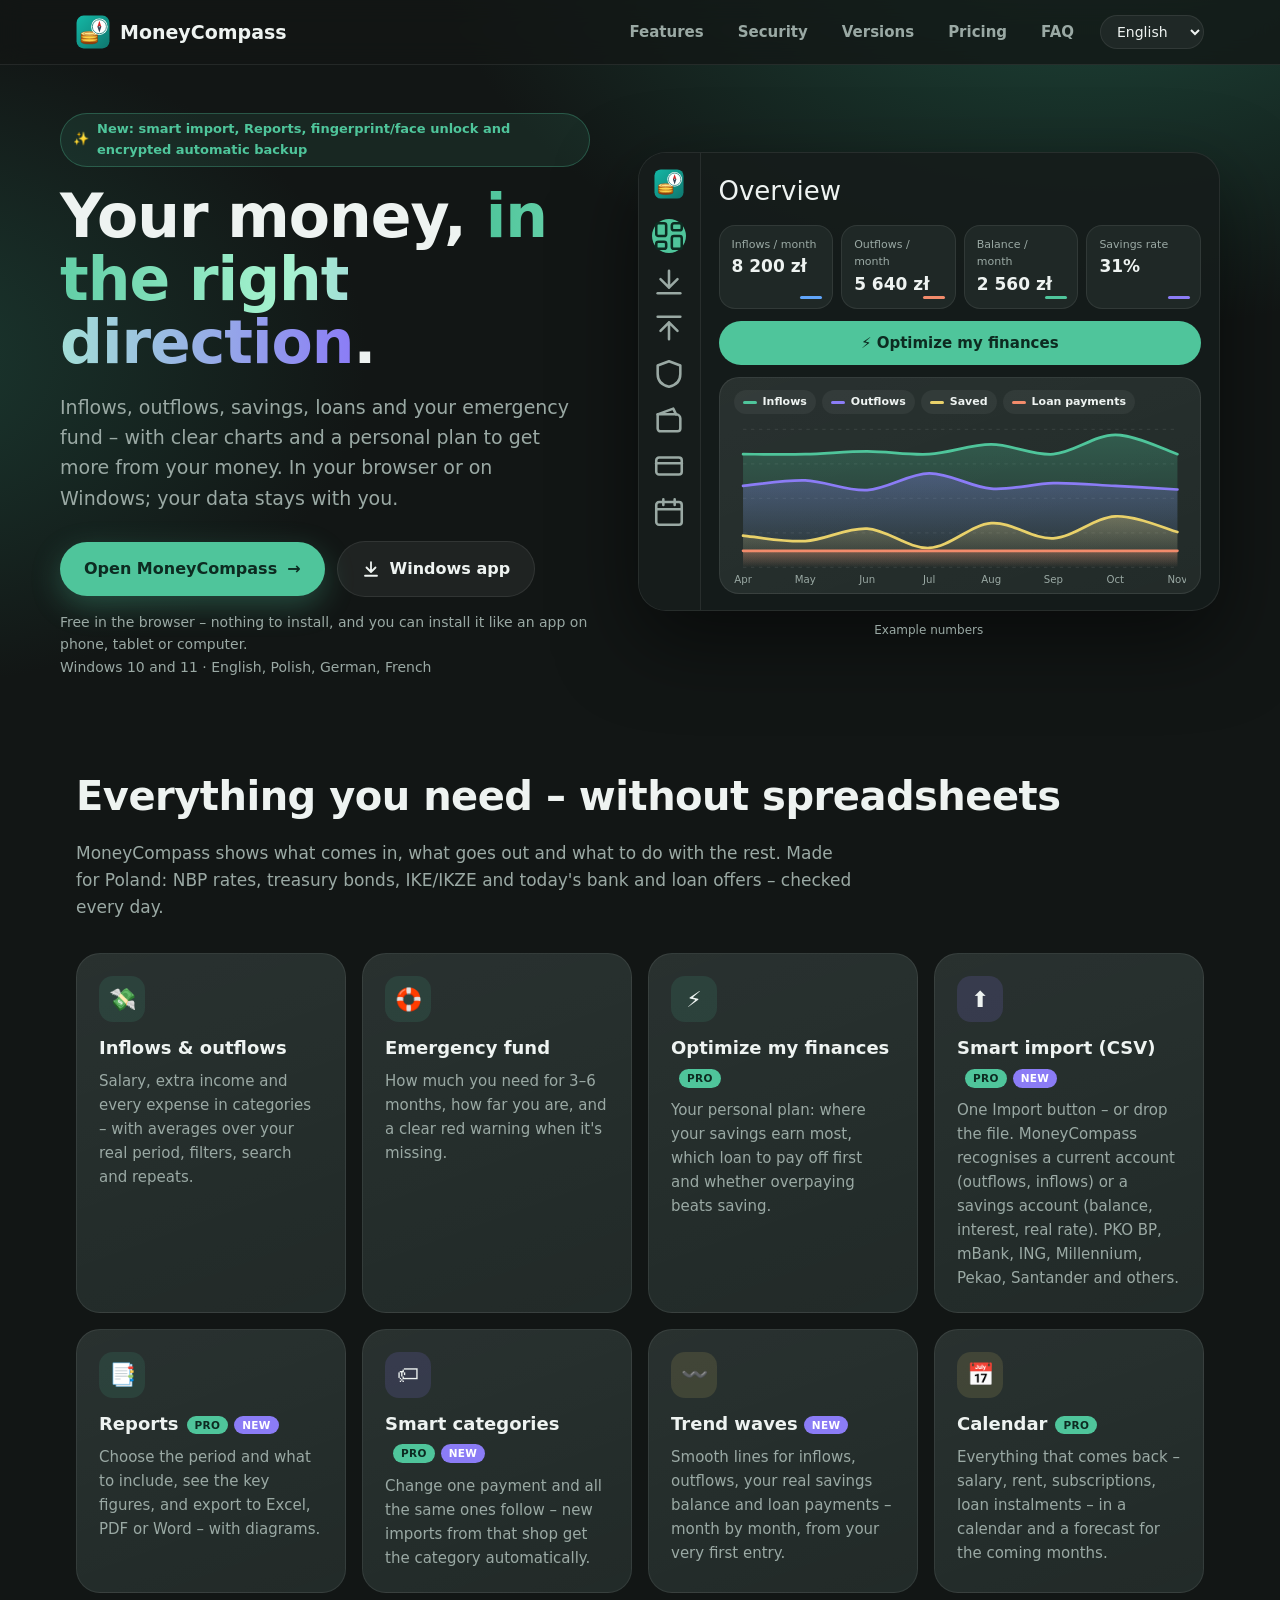
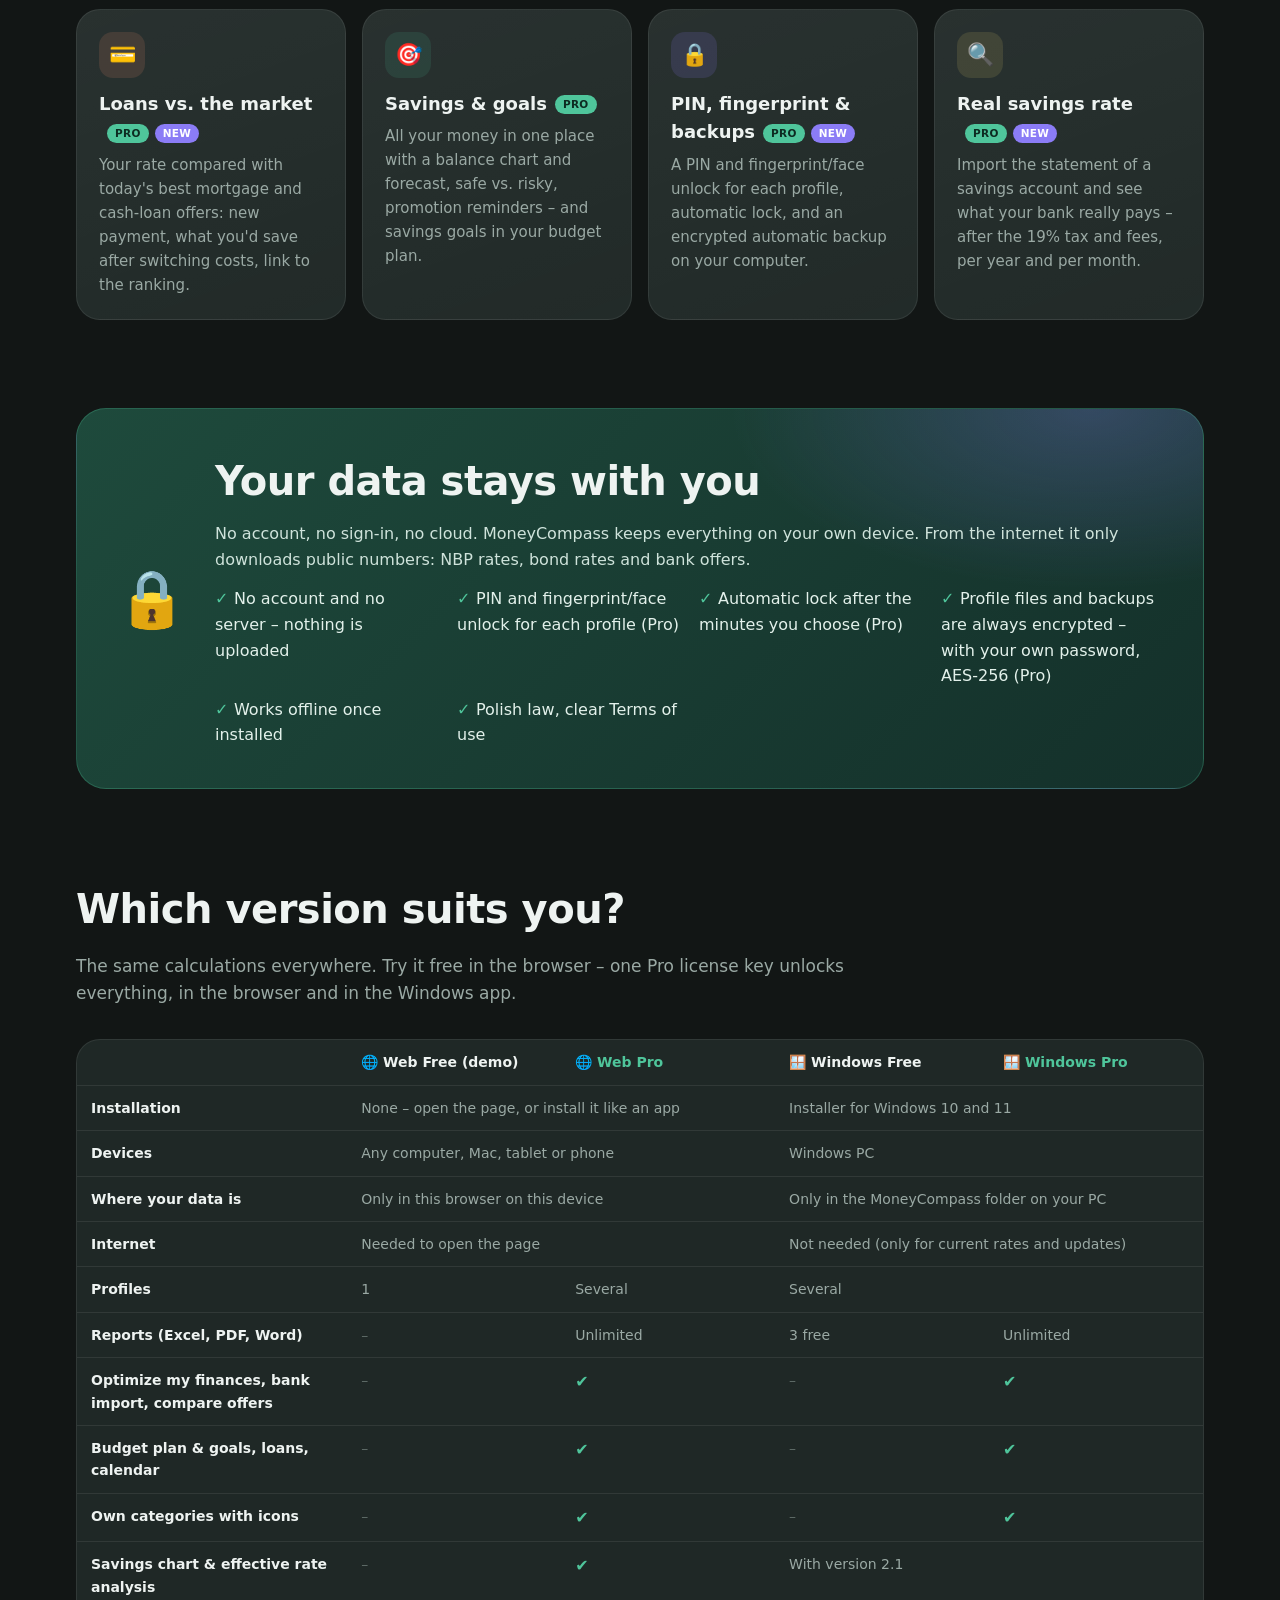
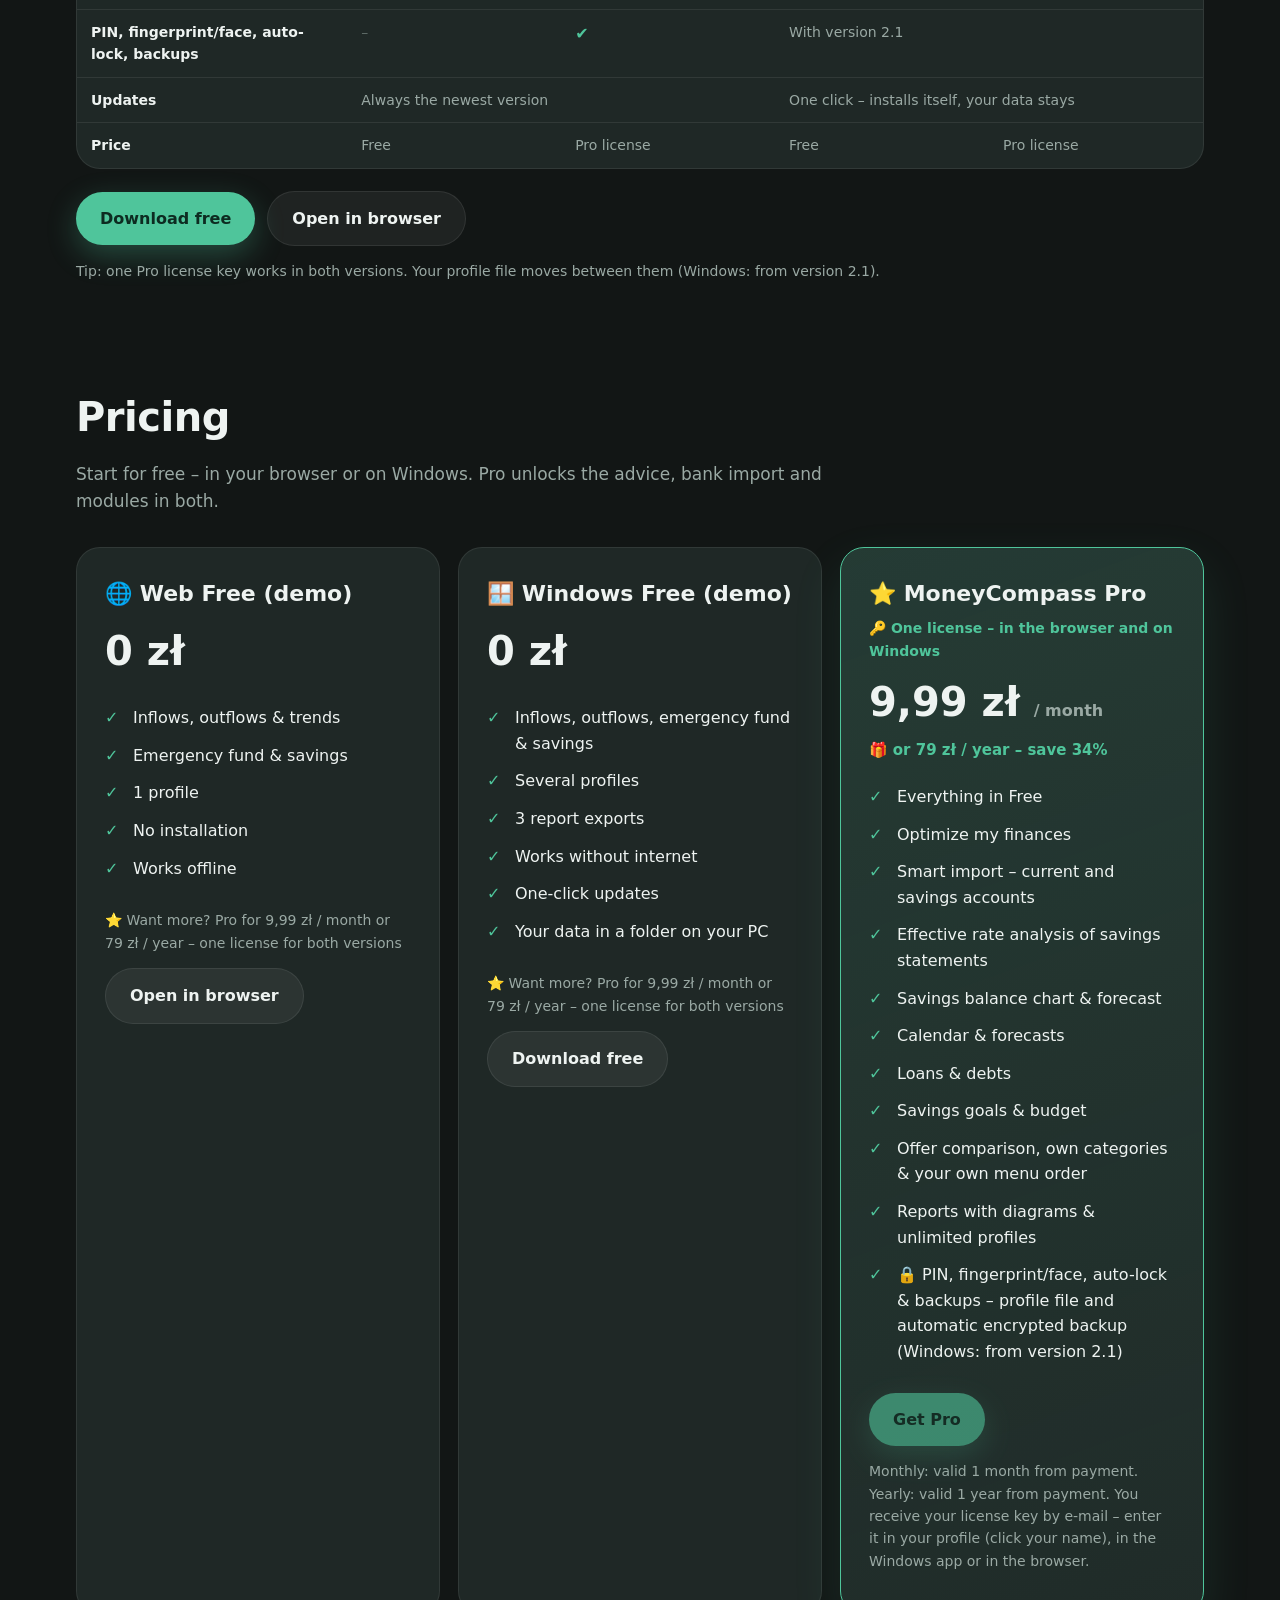
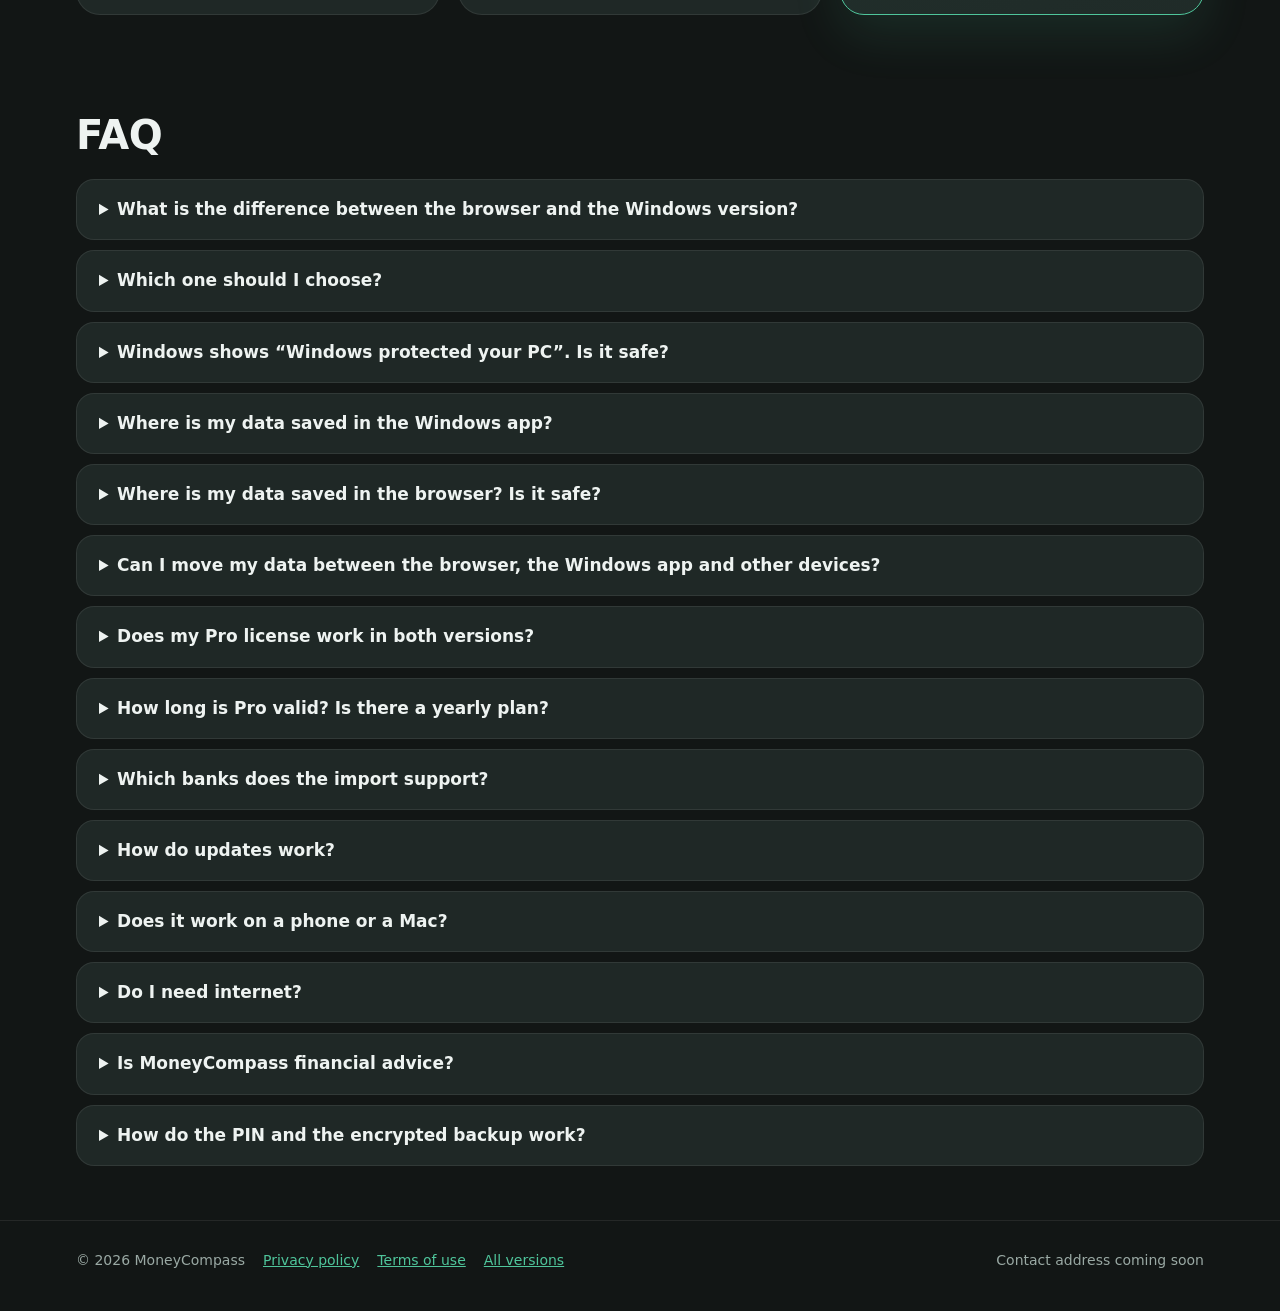
==== docs/index.html @ b5878f98 "Website: texts up to date (encrypted profile files, Windows 2.1 note, face unlock, menu order, profi" ====
<!doctype html>
<html lang="pl">
<head>
<meta charset="utf-8">
<meta name="viewport" content="width=device-width, initial-scale=1">
<title>MoneyCompass – your money, in the right direction</title>
<meta name="description" content="MoneyCompass: personal finance in your browser and on Windows. Inflows, outflows, savings, loans, emergency fund, bank import and a personal plan – private, on your own device.">
<meta name="theme-color" content="#121615">
<link rel="icon" href="logo.svg" type="image/svg+xml">
<style>
  /* Emerald – the same look as the MoneyCompass web app */
  :root {
    --bg: #121615; --card: #1F2826; --card2: #182120; --ink: #EEF3F1; --muted: #9AA9A4; --line: rgba(255,255,255,.08);
    --hi: #4FC59B; --hi-dark: #0D2B21; --lav: #8B7CF6; --gold: #E9D16A; --coral: #F28B6B; --radius: 24px;
    color-scheme: dark;
  }
  * { box-sizing: border-box; }
  html { scroll-behavior: smooth; }
  body { margin: 0; font-family: "Segoe UI", system-ui, -apple-system, Roboto, Arial, sans-serif; color: var(--ink); line-height: 1.6;
    background: radial-gradient(1100px 700px at 85% -10%, #1E4A3C 0%, transparent 60%), radial-gradient(900px 600px at -10% 40%, #1B3A31 0%, transparent 55%), var(--bg); background-attachment: fixed; }
  a { color: var(--hi); }
  .wrap { max-width: 1160px; margin: 0 auto; padding: 0 16px; }

  /* Top bar */
  header { position: sticky; top: 0; z-index: 10; background: rgba(18,22,21,.78); backdrop-filter: blur(12px); border-bottom: 1px solid var(--line); }
  .top { display: flex; align-items: center; gap: 12px; height: 64px; }
  .brand { display: flex; align-items: center; gap: 10px; font-weight: 800; font-size: 19px; color: var(--ink); text-decoration: none; }
  .brand img { width: 34px; height: 34px; }
  nav { margin-left: auto; display: flex; gap: 6px; align-items: center; }
  nav a.link { color: var(--muted); text-decoration: none; font-weight: 600; font-size: 15px; padding: 7px 14px; border-radius: 999px; }
  nav a.link:hover { color: var(--ink); background: rgba(255,255,255,.05); }
  select.lang { background: var(--card); color: var(--ink); border: 1px solid var(--line); border-radius: 999px; padding: 7px 12px; font: inherit; font-size: 14px; margin-left: 6px; }
  @media (max-width: 820px) { nav a.link { display: none; } }

  /* Hero */
  .hero { padding: 48px 0 28px; display: grid; grid-template-columns: 1fr 1.1fr; gap: 48px; align-items: center; }
  @media (max-width: 940px) { .hero { grid-template-columns: 1fr; padding-top: 36px; } }
  .badge { display: inline-flex; align-items: center; gap: 8px; font-size: 13px; font-weight: 700; color: var(--hi); background: rgba(79,197,155,.1); border: 1px solid rgba(79,197,155,.3); border-radius: 999px; padding: 5px 12px; margin-bottom: 18px; }
  h1 { font-size: clamp(36px, 5.4vw, 60px); line-height: 1.05; margin: 0 0 18px; letter-spacing: -1px; font-weight: 600; }
  h1 em { font-style: normal; background: linear-gradient(90deg, var(--hi), #A7F3D0 45%, var(--lav)); -webkit-background-clip: text; background-clip: text; color: transparent; }
  .lead { font-size: 19px; color: var(--muted); margin: 0 0 28px; max-width: 560px; }
  .cta { display: flex; gap: 12px; flex-wrap: wrap; align-items: center; }
  .btn { display: inline-flex; align-items: center; gap: 10px; padding: 14px 24px; border-radius: 999px; font-weight: 700; font-size: 16px; text-decoration: none; border: 0; cursor: pointer; transition: transform .15s, filter .15s; }
  .btn:hover { transform: translateY(-1px); filter: brightness(1.06); }
  .btn.go { background: var(--hi); color: var(--hi-dark); box-shadow: 0 10px 30px rgba(79,197,155,.3); }
  .btn.second { background: rgba(255,255,255,.06); color: var(--ink); border: 1px solid var(--line); }
  .small { font-size: 14px; color: var(--muted); margin-top: 14px; }

  /* App preview: drawn like the Emerald app, with example numbers */
  .mock { display: grid; grid-template-columns: 62px 1fr; background: rgba(22,28,27,.9); border: 1px solid var(--line); border-radius: 28px; box-shadow: 0 30px 80px rgba(0,0,0,.5); overflow: hidden; }
  .mock-rail { background: #161C1B; border-right: 1px solid var(--line); display: flex; flex-direction: column; align-items: center; gap: 12px; padding: 16px 0; }
  .mock-rail img { width: 30px; height: 30px; margin-bottom: 8px; }
  .mock-rail span { width: 34px; height: 34px; border-radius: 12px; display: grid; place-items: center; color: var(--muted); }
  .mock-rail span.on { background: var(--hi); color: var(--hi-dark); border-radius: 999px; }
  .mock-main { padding: 18px 18px 16px; display: grid; gap: 12px; min-width: 0; }
  .mock-title { font-size: 26px; font-weight: 500; }
  .mock-tiles { display: grid; grid-template-columns: repeat(4, 1fr); gap: 8px; }
  @media (max-width: 520px) { .mock-tiles { grid-template-columns: 1fr 1fr; } }
  .mtile { background: var(--card); border: 1px solid var(--line); border-radius: 16px; padding: 10px 12px; position: relative; overflow: hidden; }
  .mtile small { display: block; font-size: 11px; color: var(--muted); }
  .mtile b { font-size: 17px; font-weight: 600; white-space: nowrap; }
  .mtile::after { content: ""; position: absolute; right: 10px; bottom: 9px; width: 22px; height: 3px; border-radius: 3px; background: var(--c); }
  .mock-go { background: var(--hi); color: var(--hi-dark); border-radius: 999px; text-align: center; padding: 10px; font-weight: 800; font-size: 15px; }
  .mock-card { background: linear-gradient(160deg, rgba(255,255,255,.045), rgba(255,255,255,.015)), var(--card); border: 1px solid var(--line); border-radius: 20px; padding: 12px 14px 6px; }
  .mock-card h4 { margin: 0 0 6px; font-weight: 600; font-size: 14px; }
  .chips { display: flex; gap: 6px; flex-wrap: wrap; margin-bottom: 4px; }
  .chip { display: inline-flex; align-items: center; gap: 6px; font-size: 11px; font-weight: 600; background: rgba(255,255,255,.05); border-radius: 999px; padding: 3px 9px; }
  .chip i { width: 14px; height: 3px; border-radius: 3px; background: var(--c); }
  .mock svg { width: 100%; height: auto; display: block; }
  .note { font-size: 12px; color: var(--muted); text-align: center; margin-top: 10px; }

  section { padding: 44px 0; }
  h2 { font-size: clamp(28px, 3.6vw, 40px); margin: 0 0 12px; letter-spacing: -.5px; font-weight: 600; }
  .sub { color: var(--muted); font-size: 17px; margin: 0 0 32px; max-width: 780px; }

  /* Features */
  .grid { display: grid; grid-template-columns: repeat(auto-fill, minmax(255px, 1fr)); gap: 16px; }
  .card { background: linear-gradient(160deg, rgba(255,255,255,.045), rgba(255,255,255,.012)), var(--card); border: 1px solid var(--line); border-radius: var(--radius); padding: 22px; transition: transform .2s, border-color .2s; }
  .card:hover { transform: translateY(-3px); border-color: rgba(79,197,155,.35); }
  .card .ic { width: 46px; height: 46px; border-radius: 14px; display: grid; place-items: center; font-size: 22px; margin-bottom: 12px; background: rgba(79,197,155,.12); }
  .card.lav .ic { background: rgba(139,124,246,.15); } .card.gold .ic { background: rgba(233,209,106,.13); } .card.coral .ic { background: rgba(242,139,107,.14); }
  .card h3 { margin: 0 0 6px; font-size: 18px; font-weight: 600; }
  .card p { margin: 0; color: var(--muted); font-size: 15px; }
  .pro-tag { display: inline-block; font-size: 10.5px; font-weight: 800; color: var(--hi-dark); background: var(--hi); border-radius: 999px; padding: 1px 8px; vertical-align: middle; margin-left: 8px; letter-spacing: .03em; }
  .new-tag { display: inline-block; font-size: 10.5px; font-weight: 800; color: #fff; background: var(--lav); border-radius: 999px; padding: 1px 8px; vertical-align: middle; margin-left: 6px; letter-spacing: .03em; }

  /* Pricing */
  .plans { display: grid; grid-template-columns: repeat(3, 1fr); gap: 18px; }
  @media (max-width: 1000px) { .plans { grid-template-columns: 1fr 1fr; } .plan.pro { grid-column: 1 / -1; } }
  @media (max-width: 680px) { .plans { grid-template-columns: 1fr; } }
  .table-wrap { overflow-x: auto; background: var(--card); border: 1px solid var(--line); border-radius: var(--radius); }
  table.cmp { width: 100%; border-collapse: collapse; min-width: 560px; }
  .cmp th, .cmp td { text-align: left; padding: 14px 18px; border-bottom: 1px solid var(--line); vertical-align: top; font-size: 15px; }
  .cmp th { font-size: 16px; font-weight: 600; } .cmp td:first-child { font-weight: 600; width: 24%; } .cmp tr:last-child td { border-bottom: 0; }
  .cmp td:not(:first-child) { color: var(--muted); }
  .cmp4 { min-width: 760px; table-layout: fixed; } .cmp4 th:first-child, .cmp4 td:first-child { width: 24%; }
  .cmp4 th, .cmp4 td { padding: 11px 14px; font-size: 14px; }
  .cmp4 th.pro-col, .cmp4 td.yes { color: var(--hi); }
  .cmp4 td.yes { font-weight: 700; font-size: 16px; } .cmp4 td.no { opacity: .5; }
  @media (max-width: 700px) {
    .cmp4 { min-width: 620px; } .cmp4 th, .cmp4 td { padding: 9px 10px; font-size: 12.5px; }
    .cmp4 th:first-child, .cmp4 td:first-child { position: sticky; left: 0; z-index: 1; background: #1B2422; width: 120px; box-shadow: 1px 0 0 var(--line); }
  }
  .plan { background: var(--card); border: 1px solid var(--line); border-radius: var(--radius); padding: 28px; }
  .plan.pro { border: 1.5px solid var(--hi); background: linear-gradient(160deg, rgba(79,197,155,.12), rgba(79,197,155,.02)), var(--card); box-shadow: 0 20px 50px rgba(79,197,155,.12); }
  .plan h3 { margin: 0; font-size: 22px; font-weight: 600; }
  .plan .both { margin: 6px 0 0; font-weight: 700; color: var(--hi); font-size: 14px; }
  .plan .yearly { margin: 0 0 6px; color: var(--hi); font-size: 15px; }
  .plan .upgrade { margin: 0 0 14px; font-size: 14px; color: var(--muted); }
  .price { font-size: 40px; font-weight: 700; margin: 8px 0 4px; }
  .price small { font-size: 16px; color: var(--muted); font-weight: 600; }
  .plan ul { padding: 0; list-style: none; margin: 16px 0 22px; }
  .plan li { padding: 6px 0 6px 28px; position: relative; }
  .plan li::before { content: "✓"; position: absolute; left: 0; color: var(--hi); font-weight: 800; }

  /* Privacy band */
  .band { background: radial-gradient(600px 300px at 90% 0%, rgba(139,124,246,.25), transparent 60%), linear-gradient(135deg, #1E4A3C, #14302A); border: 1px solid rgba(79,197,155,.25); border-radius: 30px; padding: 40px; display: grid; grid-template-columns: auto 1fr; gap: 28px; align-items: center; }
  .band .big { font-size: 56px; }
  .band p { margin: 8px 0 0; color: #CFE3DB; }
  .band ul { margin: 14px 0 0; padding: 0; list-style: none; display: grid; grid-template-columns: repeat(auto-fill, minmax(220px, 1fr)); gap: 8px 20px; color: #E3F1EB; }
  .band li::before { content: "✓ "; color: var(--hi); font-weight: 800; }
  @media (max-width: 640px) { .band { grid-template-columns: 1fr; padding: 28px; } }

  /* FAQ */
  details { background: var(--card); border: 1px solid var(--line); border-radius: 18px; padding: 16px 22px; margin-bottom: 10px; }
  details[open] { border-color: rgba(79,197,155,.3); }
  summary { font-weight: 600; cursor: pointer; font-size: 17px; }
  details p { color: var(--muted); margin: 10px 0 0; }

  footer { border-top: 1px solid var(--line); padding: 28px 0 40px; color: var(--muted); font-size: 14px; }
  .foot { display: flex; gap: 18px; flex-wrap: wrap; align-items: center; }
  .foot .right { margin-left: auto; }
</style>
</head>
<body>
<header>
  <div class="wrap top">
    <a class="brand" href="#"><img src="logo.svg" alt=""> MoneyCompass</a>
    <nav>
      <a class="link" href="#features" data-t="nav_features">Funkcje</a>
      <a class="link" href="#security" data-t="nav_security">Bezpieczeństwo</a>
      <a class="link" href="#compare" data-t="nav_compare">Web / Windows</a>
      <a class="link" href="#pricing" data-t="nav_pricing">Cennik</a>
      <a class="link" href="#faq" data-t="nav_faq">Pytania</a>
      <select class="lang" id="lang" aria-label="Language">
        <option value="pl">Polski</option>
        <option value="en">English</option>
        <option value="de">Deutsch</option>
        <option value="fr">Français</option>
      </select>
    </nav>
  </div>
</header>

<main>
  <div class="wrap hero">
    <div>
      <div class="badge">✨ <span data-t="hero_badge"></span></div>
      <h1 data-t="hero_title" data-html>Twoje pieniądze, <em>we właściwym kierunku</em>.</h1>
      <p class="lead" data-t="hero_lead2"></p>
      <div class="cta">
        <a class="btn go" href="app/"><span data-t="open_web2"></span> →</a>
        <a class="btn second" id="download" href="https://github.com/siewen/MoneyCompass/releases/latest">
          <svg width="18" height="18" viewBox="0 0 24 24" fill="none" stroke="currentColor" stroke-width="2.4" stroke-linecap="round" stroke-linejoin="round"><path d="M12 3v12M6 10l6 6 6-6M4 21h16"/></svg>
          <span data-t="download_win"></span>
        </a>
      </div>
      <p class="small"><span data-t="web_note2"></span><br><span id="version"></span><span data-t="requirements"></span></p>
    </div>
    <div>
      <div class="mock" aria-hidden="true">
        <aside class="mock-rail"><img src="logo.svg" alt=""><span class="on"><svg viewBox="0 0 24 24" width="18" height="18" fill="none" stroke="currentColor" stroke-width="1.8" stroke-linecap="round" stroke-linejoin="round"><rect x="3" y="3" width="7" height="9" rx="1.5"/><rect x="14" y="3" width="7" height="5" rx="1.5"/><rect x="14" y="12" width="7" height="9" rx="1.5"/><rect x="3" y="16" width="7" height="5" rx="1.5"/></svg></span><span><svg viewBox="0 0 24 24" width="18" height="18" fill="none" stroke="currentColor" stroke-width="1.8" stroke-linecap="round" stroke-linejoin="round"><path d="M12 4v12M6 10l6 6 6-6"/><path d="M4 20h16"/></svg></span><span><svg viewBox="0 0 24 24" width="18" height="18" fill="none" stroke="currentColor" stroke-width="1.8" stroke-linecap="round" stroke-linejoin="round"><path d="M12 20V8M6 14l6-6 6 6"/><path d="M4 4h16"/></svg></span><span><svg viewBox="0 0 24 24" width="18" height="18" fill="none" stroke="currentColor" stroke-width="1.8" stroke-linecap="round" stroke-linejoin="round"><path d="M12 3l8 3v6c0 5-3.5 8-8 9-4.5-1-8-4-8-9V6z"/></svg></span><span><svg viewBox="0 0 24 24" width="18" height="18" fill="none" stroke="currentColor" stroke-width="1.8" stroke-linecap="round" stroke-linejoin="round"><path d="M4 8h13a3 3 0 0 1 3 3v7a2 2 0 0 1-2 2H6a2 2 0 0 1-2-2z"/><path d="M4 8l11-4 2 4"/></svg></span><span><svg viewBox="0 0 24 24" width="18" height="18" fill="none" stroke="currentColor" stroke-width="1.8" stroke-linecap="round" stroke-linejoin="round"><rect x="3" y="6" width="18" height="12" rx="2"/><path d="M3 10h18"/></svg></span><span><svg viewBox="0 0 24 24" width="18" height="18" fill="none" stroke="currentColor" stroke-width="1.8" stroke-linecap="round" stroke-linejoin="round"><rect x="3" y="5" width="18" height="16" rx="2"/><path d="M3 10h18M8 3v4M16 3v4"/></svg></span></aside>
        <div class="mock-main">
          <div class="mock-title" data-t="tab_overview">Przegląd</div>
          <div class="mock-tiles">
            <div class="mtile" style="--c:#60A5FA"><small data-t="pv_in"></small><b>8 200 zł</b></div>
            <div class="mtile" style="--c:#F28B6B"><small data-t="pv_out"></small><b>5 640 zł</b></div>
            <div class="mtile" style="--c:#4FC59B"><small data-t="pv_bal"></small><b>2 560 zł</b></div>
            <div class="mtile" style="--c:#8B7CF6"><small data-t="pv_rate"></small><b>31%</b></div>
          </div>
          <div class="mock-go" data-t="pv_optimize">⚡ Optymalizuj finanse</div>
          <div class="mock-card">
            <div class="chips"><span class="chip" style="--c:#4FC59B"><i></i><span data-t="pv_in_s"></span></span><span class="chip" style="--c:#8B7CF6"><i></i><span data-t="pv_out_s"></span></span><span class="chip" style="--c:#E9D16A"><i></i><span data-t="pv_saved"></span></span><span class="chip" style="--c:#F28B6B"><i></i><span data-t="pv_loans"></span></span></div>
            <svg viewBox="0 0 400 150" aria-hidden="true"><defs><linearGradient id="g0" x1="0" x2="0" y1="0" y2="1"><stop offset="0" stop-color="#4FC59B" stop-opacity=".3"/><stop offset="1" stop-color="#4FC59B" stop-opacity="0"/></linearGradient><linearGradient id="g1" x1="0" x2="0" y1="0" y2="1"><stop offset="0" stop-color="#8B7CF6" stop-opacity=".3"/><stop offset="1" stop-color="#8B7CF6" stop-opacity="0"/></linearGradient><linearGradient id="g2" x1="0" x2="0" y1="0" y2="1"><stop offset="0" stop-color="#E9D16A" stop-opacity=".3"/><stop offset="1" stop-color="#E9D16A" stop-opacity="0"/></linearGradient><linearGradient id="g3" x1="0" x2="0" y1="0" y2="1"><stop offset="0" stop-color="#F28B6B" stop-opacity=".3"/><stop offset="1" stop-color="#F28B6B" stop-opacity="0"/></linearGradient></defs><line x1="8" x2="392" y1="132.0" y2="132.0" stroke="rgba(255,255,255,.07)" stroke-dasharray="3 4"/><line x1="8" x2="392" y1="101.5" y2="101.5" stroke="rgba(255,255,255,.07)" stroke-dasharray="3 4"/><line x1="8" x2="392" y1="71.0" y2="71.0" stroke="rgba(255,255,255,.07)" stroke-dasharray="3 4"/><line x1="8" x2="392" y1="40.5" y2="40.5" stroke="rgba(255,255,255,.07)" stroke-dasharray="3 4"/><line x1="8" x2="392" y1="10.0" y2="10.0" stroke="rgba(255,255,255,.07)" stroke-dasharray="3 4"/><path d="M8.0,32.0 C17.1,32.0 44.6,32.4 62.9,32.0 C81.1,31.6 99.4,29.5 117.7,29.5 C136.0,29.5 154.3,33.0 172.6,32.0 C190.9,30.9 209.1,23.4 227.4,23.4 C245.7,23.4 264.0,33.4 282.3,32.0 C300.6,30.5 318.9,14.9 337.1,14.9 C355.4,14.9 382.9,29.1 392.0,32.0 L392.0,132 L8.0,132 Z" fill="url(#g0)"/><path d="M8.0,32.0 C17.1,32.0 44.6,32.4 62.9,32.0 C81.1,31.6 99.4,29.5 117.7,29.5 C136.0,29.5 154.3,33.0 172.6,32.0 C190.9,30.9 209.1,23.4 227.4,23.4 C245.7,23.4 264.0,33.4 282.3,32.0 C300.6,30.5 318.9,14.9 337.1,14.9 C355.4,14.9 382.9,29.1 392.0,32.0" fill="none" stroke="#4FC59B" stroke-width="2.4" stroke-linecap="round"/><path d="M8.0,60.0 C17.1,59.2 44.6,54.5 62.9,55.1 C81.1,55.8 99.4,64.7 117.7,63.7 C136.0,62.7 154.3,49.2 172.6,49.0 C190.9,48.8 209.1,61.0 227.4,62.5 C245.7,63.9 264.0,58.0 282.3,57.6 C300.6,57.2 318.9,59.1 337.1,60.0 C355.4,61.0 382.9,62.7 392.0,63.2 L392.0,132 L8.0,132 Z" fill="url(#g1)"/><path d="M8.0,60.0 C17.1,59.2 44.6,54.5 62.9,55.1 C81.1,55.8 99.4,64.7 117.7,63.7 C136.0,62.7 154.3,49.2 172.6,49.0 C190.9,48.8 209.1,61.0 227.4,62.5 C245.7,63.9 264.0,58.0 282.3,57.6 C300.6,57.2 318.9,59.1 337.1,60.0 C355.4,61.0 382.9,62.7 392.0,63.2" fill="none" stroke="#8B7CF6" stroke-width="2.4" stroke-linecap="round"/><path d="M8.0,103.9 C17.1,104.8 44.6,109.8 62.9,108.8 C81.1,107.8 99.4,96.8 117.7,97.8 C136.0,98.9 154.3,115.7 172.6,114.9 C190.9,114.1 209.1,94.4 227.4,93.0 C245.7,91.5 264.0,107.4 282.3,106.4 C300.6,105.4 318.9,87.8 337.1,86.9 C355.4,85.9 382.9,98.5 392.0,100.8 L392.0,132 L8.0,132 Z" fill="url(#g2)"/><path d="M8.0,103.9 C17.1,104.8 44.6,109.8 62.9,108.8 C81.1,107.8 99.4,96.8 117.7,97.8 C136.0,98.9 154.3,115.7 172.6,114.9 C190.9,114.1 209.1,94.4 227.4,93.0 C245.7,91.5 264.0,107.4 282.3,106.4 C300.6,105.4 318.9,87.8 337.1,86.9 C355.4,85.9 382.9,98.5 392.0,100.8" fill="none" stroke="#E9D16A" stroke-width="2.4" stroke-linecap="round"/><path d="M8.0,117.4 C17.1,117.4 44.6,117.4 62.9,117.4 C81.1,117.4 99.4,117.4 117.7,117.4 C136.0,117.4 154.3,117.4 172.6,117.4 C190.9,117.4 209.1,117.4 227.4,117.4 C245.7,117.4 264.0,117.4 282.3,117.4 C300.6,117.4 318.9,117.4 337.1,117.4 C355.4,117.4 382.9,117.4 392.0,117.4 L392.0,132 L8.0,132 Z" fill="url(#g3)"/><path d="M8.0,117.4 C17.1,117.4 44.6,117.4 62.9,117.4 C81.1,117.4 99.4,117.4 117.7,117.4 C136.0,117.4 154.3,117.4 172.6,117.4 C190.9,117.4 209.1,117.4 227.4,117.4 C245.7,117.4 264.0,117.4 282.3,117.4 C300.6,117.4 318.9,117.4 337.1,117.4 C355.4,117.4 382.9,117.4 392.0,117.4" fill="none" stroke="#F28B6B" stroke-width="2.4" stroke-linecap="round"/><text x="8.0" y="146" text-anchor="middle" font-size="9" fill="#9AA9A4">Apr</text><text x="62.9" y="146" text-anchor="middle" font-size="9" fill="#9AA9A4">May</text><text x="117.7" y="146" text-anchor="middle" font-size="9" fill="#9AA9A4">Jun</text><text x="172.6" y="146" text-anchor="middle" font-size="9" fill="#9AA9A4">Jul</text><text x="227.4" y="146" text-anchor="middle" font-size="9" fill="#9AA9A4">Aug</text><text x="282.3" y="146" text-anchor="middle" font-size="9" fill="#9AA9A4">Sep</text><text x="337.1" y="146" text-anchor="middle" font-size="9" fill="#9AA9A4">Oct</text><text x="392.0" y="146" text-anchor="middle" font-size="9" fill="#9AA9A4">Nov</text></svg>
          </div>
        </div>
      </div>
      <p class="note" data-t="pv_note">Przykładowe liczby</p>
    </div>
  </div>

  <section id="features">
    <div class="wrap">
      <h2 data-t="f_title"></h2>
      <p class="sub" data-t="f_sub"></p>
      <div class="grid">
        <div class="card"><div class="ic">💸</div><h3><span data-t="n1_t"></span></h3><p data-t="n1_p"></p></div>
        <div class="card"><div class="ic">🛟</div><h3><span data-t="n2_t"></span></h3><p data-t="n2_p"></p></div>
        <div class="card"><div class="ic">⚡</div><h3><span data-t="n3_t"></span><span class="pro-tag">PRO</span></h3><p data-t="n3_p"></p></div>
        <div class="card lav"><div class="ic">⬆</div><h3><span data-t="n4_t"></span><span class="pro-tag">PRO</span><span class="new-tag" data-t="new">NEW</span></h3><p data-t="n4_p"></p></div>
        <div class="card"><div class="ic">📑</div><h3><span data-t="n13_t"></span><span class="pro-tag">PRO</span><span class="new-tag" data-t="new">NEW</span></h3><p data-t="n13_p"></p></div>
        <div class="card lav"><div class="ic">🏷</div><h3><span data-t="n5_t"></span><span class="pro-tag">PRO</span><span class="new-tag" data-t="new">NEW</span></h3><p data-t="n5_p"></p></div>
        <div class="card gold"><div class="ic">〰️</div><h3><span data-t="n6_t"></span><span class="new-tag" data-t="new">NEW</span></h3><p data-t="n6_p"></p></div>
        <div class="card gold"><div class="ic">📅</div><h3><span data-t="n7_t"></span><span class="pro-tag">PRO</span></h3><p data-t="n7_p"></p></div>
        <div class="card coral"><div class="ic">💳</div><h3><span data-t="n8_t"></span><span class="pro-tag">PRO</span><span class="new-tag" data-t="new">NEW</span></h3><p data-t="n8_p"></p></div>
        <div class="card"><div class="ic">🎯</div><h3><span data-t="n9_t"></span><span class="pro-tag">PRO</span></h3><p data-t="n9_p"></p></div>
        <div class="card lav"><div class="ic">🔒</div><h3><span data-t="n10_t"></span><span class="pro-tag">PRO</span><span class="new-tag" data-t="new">NEW</span></h3><p data-t="n10_p"></p></div>
        <div class="card gold"><div class="ic">🔍</div><h3><span data-t="n11_t"></span><span class="pro-tag">PRO</span><span class="new-tag" data-t="new">NEW</span></h3><p data-t="n11_p"></p></div>
      </div>
    </div>
  </section>

  <section id="security">
    <div class="wrap">
      <div class="band">
        <div class="big">🔒</div>
        <div>
          <h2 style="margin:0" data-t="p_title"></h2>
          <p data-t="p_text2"></p>
          <ul><li data-t="s1"></li><li data-t="s2"></li><li data-t="s3"></li><li data-t="s4"></li><li data-t="s5"></li><li data-t="s6"></li></ul>
        </div>
      </div>
    </div>
  </section>

  <section id="compare">
    <div class="wrap">
      <h2 data-t="cmp_title"></h2>
      <p class="sub" data-t="cmp_sub"></p>
      <div class="table-wrap">
      <table class="cmp cmp4">
        <thead><tr><th></th><th>🌐 <span data-t="h_wf"></span></th><th class="pro-col">🌐 <span data-t="h_wp"></span></th><th>🪟 <span data-t="h_xf"></span></th><th class="pro-col">🪟 <span data-t="h_xp"></span></th></tr></thead>
        <tbody>
          <tr><td data-t="v1"></td><td colspan=2 data-t="v1w"></td><td colspan=2 data-t="v1x"></td></tr>
          <tr><td data-t="v2"></td><td colspan=2 data-t="v2w"></td><td colspan=2 data-t="v2x"></td></tr>
          <tr><td data-t="v3"></td><td colspan=2 data-t="v3w"></td><td colspan=2 data-t="v3x"></td></tr>
          <tr><td data-t="v4"></td><td colspan=2 data-t="v4w"></td><td colspan=2 data-t="v4x"></td></tr>
          <tr><td data-t="v5"></td><td>1</td><td data-t="v5wp"></td><td colspan=2 data-t="v5x"></td></tr>
          <tr><td data-t="v6"></td><td class="no">–</td><td data-t="v6wp"></td><td data-t="v6xf"></td><td data-t="v6wp"></td></tr>
          <tr><td data-t="v7"></td><td class="no">–</td><td class="yes">✔</td><td class="no">–</td><td class="yes">✔</td></tr>
          <tr><td data-t="v8"></td><td class="no">–</td><td class="yes">✔</td><td class="no">–</td><td class="yes">✔</td></tr>
          <tr><td data-t="v9"></td><td class="no">–</td><td class="yes">✔</td><td class="no">–</td><td class="yes">✔</td></tr>
          <tr><td data-t="v10"></td><td class="no">–</td><td class="yes">✔</td><td colspan=2 data-t="v21"></td></tr>
          <tr><td data-t="v11"></td><td class="no">–</td><td class="yes">✔</td><td colspan=2 data-t="v21"></td></tr>
          <tr><td data-t="v12"></td><td colspan=2 data-t="v12w"></td><td colspan=2 data-t="v12x"></td></tr>
          <tr><td data-t="v13"></td><td data-t="v13f"></td><td data-t="v13p"></td><td data-t="v13f"></td><td data-t="v13p"></td></tr>
        </tbody>
      </table>
      </div>
      <div class="cta" style="margin-top:22px">
        <a class="btn go" id="download3" href="https://github.com/siewen/MoneyCompass/releases/latest"><span data-t="download"></span></a>
        <a class="btn second" href="app/" data-t="open_web"></a>
      </div>
      <p class="small" data-t="cmp_tip"></p>
    </div>
  </section>

  <section id="pricing">
    <div class="wrap">
      <h2 data-t="pr_title"></h2>
      <p class="sub" data-t="pr_sub"></p>
      <div class="plans">
        <div class="plan">
          <h3>🌐 <span data-t="plan_web"></span></h3>
          <div class="price">0 zł</div>
          <ul>
            <li data-t="pw1"></li>
            <li data-t="pw2"></li>
            <li data-t="pw3"></li>
            <li data-t="pw4"></li>
            <li data-t="pw6"></li>
          </ul>
          <p class="upgrade">⭐ <span data-t="up_line"></span></p>
          <a class="btn second" href="app/" data-t="open_web"></a>
        </div>
        <div class="plan">
          <h3>🪟 <span data-t="plan_win"></span></h3>
          <div class="price">0 zł</div>
          <ul>
            <li data-t="px1"></li>
            <li data-t="px2"></li>
            <li data-t="px3"></li>
            <li data-t="px4"></li>
            <li data-t="px5"></li>
            <li data-t="px6"></li>
          </ul>
          <p class="upgrade">⭐ <span data-t="up_line"></span></p>
          <a class="btn second" id="download2" href="https://github.com/siewen/MoneyCompass/releases/latest" data-t="download"></a>
        </div>
        <div class="plan pro">
          <h3>⭐ MoneyCompass Pro</h3>
          <p class="both">🔑 <span data-t="pro_both"></span></p>
          <div class="price">9,99 zł <small data-t="per_month"></small></div>
          <p class="yearly">🎁 <b data-t="yearly_line"></b></p>
          <ul>
            <li data-t="pr1"></li>
            <li data-t="pr2"></li>
            <li data-t="pr3"></li>
            <li data-t="pr4"></li>
            <li data-t="pr10"></li>
            <li data-t="pr5"></li>
            <li data-t="pr6"></li>
            <li data-t="pr7"></li>
            <li data-t="pr8"></li>
            <li data-t="pr9"></li>
            <li data-t="pr11"></li>
          </ul>
          <a class="btn go" id="buy" href="#" data-t="get_pro"></a>
          <p class="small" id="buy-note" data-t="buy_note"></p>
        </div>
      </div>
    </div>
  </section>

  <section id="faq">
    <div class="wrap">
      <h2 data-t="q_title"></h2>
      <details><summary data-t="q1"></summary><p data-t="a1"></p></details>
      <details><summary data-t="q2"></summary><p data-t="a2"></p></details>
      <details><summary data-t="q3"></summary><p data-t="a3"></p></details>
      <details><summary data-t="q4"></summary><p data-t="a4"></p></details>
      <details><summary data-t="q5"></summary><p data-t="a5"></p></details>
      <details><summary data-t="q6"></summary><p data-t="a6"></p></details>
      <details><summary data-t="q7"></summary><p data-t="a7"></p></details>
      <details><summary data-t="q8"></summary><p data-t="a8"></p></details>
      <details><summary data-t="q9"></summary><p data-t="a9"></p></details>
      <details><summary data-t="q10"></summary><p data-t="a10"></p></details>
      <details><summary data-t="q11"></summary><p data-t="a11"></p></details>
      <details><summary data-t="q12"></summary><p data-t="a12"></p></details>
      <details><summary data-t="q13"></summary><p data-t="a13"></p></details>
      <details><summary data-t="q14"></summary><p data-t="a14"></p></details>
    </div>
  </section>
</main>

<footer>
  <div class="wrap foot">
    <span>© <span id="year"></span> MoneyCompass</span>
    <a href="privacy.html" id="privacy-link" data-t="privacy">Polityka prywatności</a>
    <a href="terms.html" id="terms-link" data-t="terms">Regulamin</a>
    <a href="https://github.com/siewen/MoneyCompass/releases" data-t="all_versions">Wszystkie wersje</a>
    <span class="right" id="contact"></span>
  </div>
</footer>

<script>
// The e-mail address for buying Pro and for questions. Empty: "coming soon" is shown.
const CONTACT = "";

const T = {
  en: {
    pro_both: "One license – in the browser and on Windows", up_line: "Want more? Pro for 9,99 zł / month – one license for both versions",
    open_web: "Open in browser", web_note: "Browser version: nothing to install, your data stays in your browser.",
    nav_features: "Features", nav_pricing: "Pricing", nav_faq: "FAQ",
    hero_title: "Your money, <em>in the right direction</em>.",
    hero_lead: "Income, expenses, emergency fund and advice on saving better – all in one Windows app. Your data stays on your own computer.",
    download: "Download free", see_pro: "See Pro", requirements: "Windows 10 and 11 · English, Polish, German, French",
    tab_overview: "Overview", tab_income: "Income", tab_expenses: "Expenses", tab_emergency: "Emergency fund", tab_savings: "My savings",
    pv_income: "Income per month", pv_spending: "Spending per month", pv_left: "Left over per month", pv_rate: "Savings rate",
    pv_optimize: "⚡ Optimize my finances", c_food: "Food", c_home: "Housing", c_transport: "Transport", c_subs: "Subscriptions", c_shopping: "Shopping",
    pv_note: "Example numbers",
    f_title: "Everything you need – without spreadsheets",
    f_sub: "MoneyCompass shows what you earn, what you spend and what to do with the rest. Made for Poland: NBP rates, treasury bonds, IKE/IKZE and today's bank offers.",
    f1_t: "Income & expenses", f1_p: "Salary, extra money and all your expenses in categories – with monthly averages and charts.",
    f2_t: "Emergency fund", f2_p: "How much you need for 3–6 months, and how fast you get there.",
    f3_t: "Optimize my finances", f3_p: "A personal step-by-step plan, today's best savings accounts and deposits, bonds and IKE/IKZE.",
    f4_t: "Bank import", f4_p: "A CSV file from PKO BP, mBank, ING, Millennium, Pekao, Santander and others – expenses sort themselves into categories.",
    f5_t: "Profiles", f5_p: "Separate data for each person or household – switch with one click.",
    f6_t: "Goals, loans, budget", f6_p: "Savings goals, loans with payments and debt-free date, monthly limits per category.",
    f7_t: "Reports", f7_p: "Export to Excel, PDF and Word – with charts.",
    f8_t: "One-click updates", f8_p: "MoneyCompass tells you about a new version and installs it in the background.",
    p_title: "Your data stays with you",
    p_text: "No account, no sign-in, no cloud. MoneyCompass saves everything only on your computer. From the internet it only downloads public numbers: NBP exchange and interest rates, bond rates and bank offers.",
    pr_title: "Pricing", pr_sub: "Start for free. Pro unlocks the advice, bank import and modules.",
    free: "Free", fr1: "Income, expenses and charts", fr2: "Emergency fund and savings", fr3: "Profiles", fr4: "3 report exports", fr5: "Updates",
    per_month: "/ month", pr1: "Everything in Free", pr2: "Optimize my finances with current rates and bank offers", pr3: "Bank statement import (CSV)",
    pr4: "Compare offers", pr5: "Goals, loans and budget plan", pr6: "Own categories with icons", pr7: "Unlimited reports and the Dark, Colourful and System themes",
    get_pro: "Get Pro", buy_note: "After payment you receive your license key by e-mail. Enter it in your profile (top right in the app).",
    q_title: "FAQ",
    q1: "Windows shows “Windows protected your PC”. Is it safe?", a1: "Yes. The installer is not signed with a certificate yet, so Windows doesn't know it. Click “More info”, then “Run anyway”. After that, the app updates itself.",
    q2: "Where is my data saved?", a2: "Only on your computer, in C:\\Program Files\\MoneyCompass (Data, Profiles, Reports, License). Updates and uninstalling never delete it.",
    q3: "Which banks does the import support?", a3: "PKO BP, mBank, ING, Millennium, Pekao, Santander and most others – just the CSV file of your account history from online banking.",
    q4: "How do updates work?", a4: "Every time it starts, MoneyCompass checks for a new version. Click “Update now” – it downloads it, installs it in the background and starts again. Your data stays.",
    q5: "Is MoneyCompass financial advice?", a5: "No. All results are estimates based on what you enter. Rates and offers change – always check the bank's own terms.",
    privacy: "Privacy policy", terms: "Terms of use", all_versions: "All versions", contact_soon: "Contact address coming soon", latest: "Version {0} · ",
    nav_compare: "Browser or Windows", cmp_title: "Browser or Windows app?", cmp_sub: "MoneyCompass comes in two versions with the same calculations. Use the one that suits you – or both, with one profile file.", cmp_web: "In the browser", cmp_win: "Windows app", cr1: "Installation", cw1: "None – open the page, or install it like an app", cx1: "Installer for Windows 10 and 11", cr2: "Devices", cw2: "Any computer, Mac, tablet or phone", cx2: "Windows PC", cr3: "Where your data is", cw3: "Only in this browser on this device", cx3: "Only in the MoneyCompass folder on your PC", cr4: "Internet", cw4: "Needed to open the page", cx4: "Not needed (only for current rates and updates)", cr5: "Profiles (free)", cw5: "1 profile", cx5: "Several profiles", cr6: "Reports – Excel, PDF, Word (free)", cw6: "With Pro", cx6: "3 free reports, unlimited with Pro", cr7: "Updates", cw7: "Always the newest version", cx7: "One click – installs itself, your data stays", cr8: "Pro features", cw8: "With your license key", cx8: "With your license key", cr9: "Moving your data", cw9: "Save your profile and load it in the Windows app", cx9: "Save your profile and load it in the browser", cmp_tip: "Tip: the same Pro license key works in both versions.", pr_sub: "Start for free – in your browser or on Windows. Pro unlocks the advice, bank import and modules in both.", plan_web: "Free in the browser", pw1: "Income, expenses and charts", pw2: "Emergency fund and savings", pw3: "1 profile", pw4: "Nothing to install – also on phone and Mac", pw5: "Profile file to back up or move to Windows", plan_win: "Free for Windows", px1: "Everything from the browser version", px2: "Several profiles", px3: "3 report exports", px4: "Works without internet", px5: "One-click updates", px6: "Your data in a folder on your PC", pr1: "Works in the browser and in the Windows app – one key", pr2: "Optimize my finances with current rates and bank offers", pr3: "Bank statement import (CSV)", pr4: "Compare offers", pr5: "Goals, loans and budget plan", pr6: "Own categories with icons", pr7: "Unlimited reports and several profiles everywhere", pr8: "Dark, Colourful and System themes", buy_note: "Pro is valid for 1 month from payment. You receive your license key by e-mail – enter it in your profile (top right), in the Windows app or in the browser.", q1: "What is the difference between the browser and the Windows version?", a1: "The calculations are the same. The browser version needs no installation and works on any device, but your data stays in that one browser; the free browser version has 1 profile and no reports. The Windows app keeps your data in a folder on your PC, works without internet and has several profiles and 3 free reports. See the table above.", q2: "Which one should I choose?", a2: "Want to try it quickly, or use a Mac or phone? Open it in the browser. Use mainly one Windows PC and want your data safely in a folder there? Download the Windows app. You can switch any time with your profile file.", q3: "Windows shows “Windows protected your PC”. Is it safe?", a3: "Yes. The installer is not signed with a certificate yet, so Windows doesn't know it. Click “More info”, then “Run anyway”. After that, the app updates itself.", q4: "Where is my data saved in the Windows app?", a4: "Only on your computer, in C:\\Program Files\\MoneyCompass (Data, Profiles, Reports, License). Updates and uninstalling never delete it.", q5: "Where is my data saved in the browser? Is it safe?", a5: "Only in your browser on this device. Nothing is sent to a server – no account, no cloud. Clearing your browser data, or using a private window, deletes it. So save your profile regularly (your profile, top right → Save profile).", q6: "Can I move my data between the browser, the Windows app and other devices?", a6: "Yes. Save your profile – it is one file – and load it on the other side (Import → Load a profile). It works in both directions.", q7: "Does my Pro license work in both versions?", a7: "Yes. The same license key unlocks Pro in the Windows app and in the browser. Enter it in your profile (top right) in each one.", q8: "How long is Pro valid?", a8: "1 month from the day of payment. When it ends, MoneyCompass goes back to the free version – all your data stays. Buy a new month to continue with Pro.", q9: "Which banks does the import support?", a9: "PKO BP, mBank, ING, Millennium, Pekao, Santander and most others – just the CSV file of your account history from online banking.", q10: "How do updates work?", a10: "The browser version is always the newest. The Windows app checks for a new version every time it starts: click “Update now” – it downloads, installs in the background and starts again. Your data stays.", q11: "Does it work on a phone or a Mac?", a11: "Yes, with the browser version – and you can install it like an app: press “Install app” at the top of MoneyCompass (iPhone/iPad: Share → Add to Home Screen). It gets its own icon and opens without internet. The Windows app needs Windows 10 or 11.", q12: "Do I need internet?", a12: "The browser version needs internet to open. The Windows app works offline. Both only download public numbers (exchange rates, bond rates and bank offers) – your own data is never sent.", q13: "Is MoneyCompass financial advice?", a13: "No. All results are estimates based on what you enter. Rates and offers change – always check the bank's own terms.",
    yearly_line: "or 79 zł / year – save 34%", up_line: "Want more? Pro for 9,99 zł / month or 79 zł / year – one license for both versions", buy_note: "Monthly: valid 1 month from payment. Yearly: valid 1 year from payment. You receive your license key by e-mail – enter it in your profile (top right), in the Windows app or in the browser.", q8: "How long is Pro valid? Is there a yearly plan?", a8: "Monthly Pro (9,99 zł) is valid 1 month from the day of payment, yearly Pro (79 zł) 1 year – about 4 months free compared with paying monthly. When it ends, MoneyCompass goes back to the free version – all your data stays. Buy a new month or year to continue with Pro.",
  },
  pl: {
    pro_both: "Jedna licencja – w przeglądarce i na Windows", up_line: "Chcesz więcej? Pro za 9,99 zł / mies. – jedna licencja do obu wersji",
    open_web: "Otwórz w przeglądarce", web_note: "Wersja w przeglądarce: bez instalacji, dane zostają w Twojej przeglądarce.",
    nav_features: "Funkcje", nav_pricing: "Cennik", nav_faq: "Pytania",
    hero_title: "Twoje pieniądze, <em>we właściwym kierunku</em>.",
    hero_lead: "Dochody, wydatki, poduszka finansowa i porady, jak lepiej oszczędzać – wszystko w jednej aplikacji na Windows. Twoje dane zostają na Twoim komputerze.",
    download: "Pobierz za darmo", see_pro: "Zobacz Pro", requirements: "Windows 10 i 11 · polski, angielski, niemiecki, francuski",
    tab_overview: "Przegląd", tab_income: "Dochody", tab_expenses: "Wydatki", tab_emergency: "Poduszka", tab_savings: "Oszczędności",
    pv_income: "Dochód miesięcznie", pv_spending: "Wydatki miesięcznie", pv_left: "Zostaje miesięcznie", pv_rate: "Stopa oszczędności",
    pv_optimize: "⚡ Optymalizuj finanse", c_food: "Jedzenie", c_home: "Mieszkanie", c_transport: "Transport", c_subs: "Subskrypcje", c_shopping: "Zakupy",
    pv_note: "Przykładowe liczby",
    f_title: "Wszystko, czego potrzebujesz – bez arkuszy",
    f_sub: "MoneyCompass pokazuje, ile zarabiasz, ile wydajesz i co zrobić z resztą. Stworzony dla Polski: stopy NBP, obligacje skarbowe, IKE/IKZE i aktualne oferty banków.",
    f1_t: "Dochody i wydatki", f1_p: "Pensja, dodatkowe wpływy i wszystkie wydatki w kategoriach – ze średnimi miesięcznymi i wykresami.",
    f2_t: "Poduszka finansowa", f2_p: "Ile potrzebujesz na 3–6 miesięcy i jak szybko tam dojdziesz.",
    f3_t: "Optymalizuj finanse", f3_p: "Osobisty plan krok po kroku, najlepsze konta oszczędnościowe i lokaty dnia, obligacje i IKE/IKZE.",
    f4_t: "Import z banku", f4_p: "Plik CSV z PKO BP, mBanku, ING, Millennium, Pekao, Santandera i innych – wydatki same trafiają do kategorii.",
    f5_t: "Profile", f5_p: "Osobne dane dla każdej osoby lub gospodarstwa – przełączanie jednym kliknięciem.",
    f6_t: "Cele, kredyty, budżet", f6_p: "Cele oszczędnościowe, kredyty z ratami i datą spłaty, miesięczne limity na kategorie.",
    f7_t: "Raporty", f7_p: "Eksport do Excela, PDF i Worda – z wykresami.",
    f8_t: "Aktualizacje jednym kliknięciem", f8_p: "MoneyCompass sam informuje o nowej wersji i instaluje ją w tle.",
    p_title: "Twoje dane zostają u Ciebie",
    p_text: "Bez konta, bez logowania, bez chmury. MoneyCompass zapisuje wszystko tylko na Twoim komputerze. Z internetu pobiera jedynie publiczne dane: kursy walut i stopy NBP, oprocentowanie obligacji i oferty banków.",
    pr_title: "Cennik", pr_sub: "Zacznij za darmo. Pro odblokowuje porady, import z banku i moduły.",
    free: "Darmowa", fr1: "Dochody, wydatki i wykresy", fr2: "Poduszka finansowa i oszczędności", fr3: "Profile", fr4: "3 eksporty raportów", fr5: "Aktualizacje",
    per_month: "/ miesiąc", pr1: "Wszystko z wersji darmowej", pr2: "Optymalizuj finanse z aktualnymi stopami i ofertami banków", pr3: "Import wyciągu z banku (CSV)",
    pr4: "Porównanie ofert", pr5: "Cele, kredyty i plan budżetu", pr6: "Własne kategorie z ikonami", pr7: "Nieograniczone raporty i motywy ciemny, kolorowy, systemowy",
    get_pro: "Zamów Pro", buy_note: "Po płatności otrzymasz klucz licencyjny e-mailem. Wpisz go w swoim profilu (prawy górny róg aplikacji).",
    q_title: "Pytania",
    q1: "Windows pokazuje „System Windows ochronił ten komputer”. Czy to bezpieczne?", a1: "Tak. Instalator nie jest jeszcze podpisany certyfikatem, więc Windows go nie zna. Kliknij „Więcej informacji”, a potem „Uruchom mimo to”. Później aplikacja aktualizuje się sama.",
    q2: "Gdzie są zapisane moje dane?", a2: "Tylko na Twoim komputerze, w folderze C:\\Program Files\\MoneyCompass (Data, Profiles, Reports, License). Aktualizacje i odinstalowanie nigdy ich nie usuwają.",
    q3: "Które banki obsługuje import?", a3: "PKO BP, mBank, ING, Millennium, Pekao, Santander i większość innych – wystarczy plik CSV z historii konta w bankowości internetowej.",
    q4: "Jak działają aktualizacje?", a4: "Przy każdym uruchomieniu MoneyCompass sprawdza, czy jest nowa wersja. Kliknij „Aktualizuj teraz” – pobiera ją, instaluje w tle i uruchamia się ponownie. Twoje dane zostają.",
    q5: "Czy MoneyCompass to porada finansowa?", a5: "Nie. Wszystkie wyniki to szacunki na podstawie tego, co wpiszesz. Oprocentowanie i oferty się zmieniają – zawsze sprawdź warunki banku.",
    privacy: "Polityka prywatności", terms: "Regulamin", all_versions: "Wszystkie wersje", contact_soon: "Adres kontaktowy wkrótce", latest: "Wersja {0} · ",
    nav_compare: "Przeglądarka czy Windows", cmp_title: "Przeglądarka czy aplikacja na Windows?", cmp_sub: "MoneyCompass ma dwie wersje z tymi samymi obliczeniami. Wybierz tę, która Ci pasuje – albo używaj obu z jednym plikiem profilu.", cmp_web: "W przeglądarce", cmp_win: "Aplikacja na Windows", cr1: "Instalacja", cw1: "Brak – otwórz stronę lub zainstaluj jak aplikację", cx1: "Instalator dla Windows 10 i 11", cr2: "Urządzenia", cw2: "Każdy komputer, Mac, tablet lub telefon", cx2: "Komputer z Windows", cr3: "Gdzie są Twoje dane", cw3: "Tylko w tej przeglądarce na tym urządzeniu", cx3: "Tylko w folderze MoneyCompass na Twoim komputerze", cr4: "Internet", cw4: "Potrzebny do otwarcia strony", cx4: "Niepotrzebny (tylko do aktualnych stóp i aktualizacji)", cr5: "Profile (za darmo)", cw5: "1 profil", cx5: "Kilka profili", cr6: "Raporty – Excel, PDF, Word (za darmo)", cw6: "Z Pro", cx6: "3 darmowe raporty, bez limitu z Pro", cr7: "Aktualizacje", cw7: "Zawsze najnowsza wersja", cx7: "Jednym kliknięciem – instaluje się sama, dane zostają", cr8: "Funkcje Pro", cw8: "Z Twoim kluczem licencyjnym", cx8: "Z Twoim kluczem licencyjnym", cr9: "Przenoszenie danych", cw9: "Zapisz profil i wczytaj go w aplikacji na Windows", cx9: "Zapisz profil i wczytaj go w przeglądarce", cmp_tip: "Wskazówka: ten sam klucz Pro działa w obu wersjach.", pr_sub: "Zacznij za darmo – w przeglądarce lub na Windows. Pro odblokowuje porady, import z banku i moduły w obu wersjach.", plan_web: "Za darmo w przeglądarce", pw1: "Dochody, wydatki i wykresy", pw2: "Poduszka finansowa i oszczędności", pw3: "1 profil", pw4: "Bez instalacji – także na telefonie i Macu", pw5: "Plik profilu do kopii zapasowej lub przeniesienia na Windows", plan_win: "Za darmo na Windows", px1: "Wszystko z wersji w przeglądarce", px2: "Kilka profili", px3: "3 eksporty raportów", px4: "Działa bez internetu", px5: "Aktualizacje jednym kliknięciem", px6: "Dane w folderze na Twoim komputerze", pr1: "Działa w przeglądarce i w aplikacji na Windows – jeden klucz", pr2: "Optymalizuj finanse z aktualnymi stopami i ofertami banków", pr3: "Import wyciągu z banku (CSV)", pr4: "Porównanie ofert", pr5: "Cele, kredyty i plan budżetu", pr6: "Własne kategorie z ikonami", pr7: "Nieograniczone raporty i kilka profili wszędzie", pr8: "Motywy ciemny, kolorowy i systemowy", buy_note: "Pro jest ważne 1 miesiąc od płatności. Klucz licencyjny otrzymasz e-mailem – wpisz go w swoim profilu (prawy górny róg), w aplikacji na Windows lub w przeglądarce.", q1: "Czym różni się wersja w przeglądarce od wersji na Windows?", a1: "Obliczenia są takie same. Wersja w przeglądarce nie wymaga instalacji i działa na każdym urządzeniu, ale dane zostają w tej jednej przeglądarce; darmowa wersja w przeglądarce ma 1 profil i nie ma raportów. Aplikacja na Windows trzyma dane w folderze na komputerze, działa bez internetu, ma kilka profili i 3 darmowe raporty. Zobacz tabelę powyżej.", q2: "Którą wybrać?", a2: "Chcesz szybko wypróbować albo używasz Maca lub telefonu? Otwórz w przeglądarce. Korzystasz głównie z jednego komputera z Windows i chcesz mieć dane bezpiecznie w folderze? Pobierz aplikację. W każdej chwili możesz się przenieść dzięki plikowi profilu.", q3: "Windows pokazuje „System Windows ochronił ten komputer”. Czy to bezpieczne?", a3: "Tak. Instalator nie jest jeszcze podpisany certyfikatem, więc Windows go nie zna. Kliknij „Więcej informacji”, a potem „Uruchom mimo to”. Później aplikacja aktualizuje się sama.", q4: "Gdzie są zapisane moje dane w aplikacji na Windows?", a4: "Tylko na Twoim komputerze, w folderze C:\\Program Files\\MoneyCompass (Data, Profiles, Reports, License). Aktualizacje i odinstalowanie nigdy ich nie usuwają.", q5: "Gdzie są moje dane w przeglądarce? Czy są bezpieczne?", a5: "Tylko w Twojej przeglądarce na tym urządzeniu. Nic nie jest wysyłane na serwer – bez konta, bez chmury. Wyczyszczenie danych przeglądarki lub okno prywatne je usuwa. Dlatego regularnie zapisuj profil (Twój profil, prawy górny róg → Zapisz profil).", q6: "Czy mogę przenieść dane między przeglądarką, aplikacją na Windows i innymi urządzeniami?", a6: "Tak. Zapisz profil – to jeden plik – i wczytaj go po drugiej stronie (Importuj → Wczytaj profil). Działa w obie strony.", q7: "Czy licencja Pro działa w obu wersjach?", a7: "Tak. Ten sam klucz odblokowuje Pro w aplikacji na Windows i w przeglądarce. Wpisz go w swoim profilu (prawy górny róg) w każdej z nich.", q8: "Jak długo ważne jest Pro?", a8: "1 miesiąc od dnia płatności. Po tym czasie MoneyCompass wraca do wersji darmowej – wszystkie dane zostają. Kup kolejny miesiąc, aby dalej korzystać z Pro.", q9: "Które banki obsługuje import?", a9: "PKO BP, mBank, ING, Millennium, Pekao, Santander i większość innych – wystarczy plik CSV z historii konta w bankowości internetowej.", q10: "Jak działają aktualizacje?", a10: "Wersja w przeglądarce jest zawsze najnowsza. Aplikacja na Windows przy każdym uruchomieniu sprawdza, czy jest nowa wersja: kliknij „Aktualizuj teraz” – pobiera ją, instaluje w tle i uruchamia się ponownie. Twoje dane zostają.", q11: "Czy działa na telefonie lub Macu?", a11: "Tak, w wersji w przeglądarce – i możesz ją zainstalować jak aplikację: przycisk „Zainstaluj aplikację” u góry MoneyCompass (iPhone/iPad: Udostępnij → Do ekranu początkowego). Dostaje własną ikonę i działa bez internetu. Aplikacja na Windows wymaga Windows 10 lub 11.", q12: "Czy potrzebuję internetu?", a12: "Wersja w przeglądarce potrzebuje internetu do otwarcia. Aplikacja na Windows działa offline. Obie pobierają tylko publiczne dane (kursy walut, oprocentowanie obligacji i oferty banków) – Twoje dane nigdy nie są wysyłane.", q13: "Czy MoneyCompass to porada finansowa?", a13: "Nie. Wszystkie wyniki to szacunki na podstawie tego, co wpiszesz. Oprocentowanie i oferty się zmieniają – zawsze sprawdź warunki banku.",
    yearly_line: "lub 79 zł / rok – oszczędzasz 34%", up_line: "Chcesz więcej? Pro za 9,99 zł / mies. lub 79 zł / rok – jedna licencja do obu wersji", buy_note: "Miesięcznie: ważne 1 miesiąc od płatności. Rocznie: ważne 1 rok od płatności. Klucz licencyjny otrzymasz e-mailem – wpisz go w swoim profilu (prawy górny róg), w aplikacji na Windows lub w przeglądarce.", q8: "Jak długo ważne jest Pro? Czy jest plan roczny?", a8: "Pro miesięczne (9,99 zł) jest ważne 1 miesiąc od dnia płatności, roczne (79 zł) – 1 rok, czyli około 4 miesiące gratis w porównaniu z płatnością miesięczną. Po tym czasie MoneyCompass wraca do wersji darmowej – wszystkie dane zostają. Kup kolejny miesiąc lub rok, aby dalej korzystać z Pro.",
  },
  de: {
    pro_both: "Eine Lizenz – im Browser und unter Windows", up_line: "Mehr gewünscht? Pro für 9,99 zł / Monat – eine Lizenz für beide Versionen",
    open_web: "Im Browser öffnen", web_note: "Browserversion: nichts zu installieren, Ihre Daten bleiben in Ihrem Browser.",
    nav_features: "Funktionen", nav_pricing: "Preise", nav_faq: "Fragen",
    hero_title: "Ihr Geld, <em>in die richtige Richtung</em>.",
    hero_lead: "Einnahmen, Ausgaben, Notgroschen und Tipps zum besseren Sparen – alles in einer Windows-App. Ihre Daten bleiben auf Ihrem eigenen Computer.",
    download: "Kostenlos herunterladen", see_pro: "Pro ansehen", requirements: "Windows 10 und 11 · Deutsch, Englisch, Polnisch, Französisch",
    tab_overview: "Übersicht", tab_income: "Einnahmen", tab_expenses: "Ausgaben", tab_emergency: "Notgroschen", tab_savings: "Ersparnisse",
    pv_income: "Einnahmen pro Monat", pv_spending: "Ausgaben pro Monat", pv_left: "Übrig pro Monat", pv_rate: "Sparquote",
    pv_optimize: "⚡ Finanzen optimieren", c_food: "Lebensmittel", c_home: "Wohnen", c_transport: "Verkehr", c_subs: "Abos", c_shopping: "Einkäufe",
    pv_note: "Beispielzahlen",
    f_title: "Alles, was Sie brauchen – ohne Tabellen",
    f_sub: "MoneyCompass zeigt, was Sie verdienen, was Sie ausgeben und was Sie mit dem Rest tun können. Gemacht für Polen: NBP-Zinsen, Staatsanleihen, IKE/IKZE und aktuelle Bankangebote.",
    f1_t: "Einnahmen & Ausgaben", f1_p: "Gehalt, zusätzliches Geld und alle Ausgaben in Kategorien – mit Monatsdurchschnitt und Diagrammen.",
    f2_t: "Notgroschen", f2_p: "Wie viel Sie für 3–6 Monate brauchen und wie schnell Sie dorthin kommen.",
    f3_t: "Finanzen optimieren", f3_p: "Ein persönlicher Plan Schritt für Schritt, die besten Sparkonten und Festgelder des Tages, Anleihen und IKE/IKZE.",
    f4_t: "Bankimport", f4_p: "Eine CSV-Datei von PKO BP, mBank, ING, Millennium, Pekao, Santander und anderen – Ausgaben sortieren sich selbst in Kategorien.",
    f5_t: "Profile", f5_p: "Eigene Daten für jede Person oder jeden Haushalt – Wechsel mit einem Klick.",
    f6_t: "Ziele, Kredite, Budget", f6_p: "Sparziele, Kredite mit Raten und schuldenfreiem Datum, Monatslimits pro Kategorie.",
    f7_t: "Berichte", f7_p: "Export nach Excel, PDF und Word – mit Diagrammen.",
    f8_t: "Updates mit einem Klick", f8_p: "MoneyCompass meldet eine neue Version und installiert sie im Hintergrund.",
    p_title: "Ihre Daten bleiben bei Ihnen",
    p_text: "Kein Konto, keine Anmeldung, keine Cloud. MoneyCompass speichert alles nur auf Ihrem Computer. Aus dem Internet lädt es nur öffentliche Zahlen: NBP-Kurse und -Zinsen, Anleihezinsen und Bankangebote.",
    pr_title: "Preise", pr_sub: "Kostenlos starten. Pro schaltet Tipps, Bankimport und Module frei.",
    free: "Kostenlos", fr1: "Einnahmen, Ausgaben und Diagramme", fr2: "Notgroschen und Ersparnisse", fr3: "Profile", fr4: "3 Berichtsexporte", fr5: "Updates",
    per_month: "/ Monat", pr1: "Alles aus der kostenlosen Version", pr2: "Finanzen optimieren mit aktuellen Zinsen und Bankangeboten", pr3: "Import von Kontoauszügen (CSV)",
    pr4: "Angebote vergleichen", pr5: "Ziele, Kredite und Budgetplan", pr6: "Eigene Kategorien mit Symbolen", pr7: "Unbegrenzte Berichte und die Designs Dunkel, Farbig, System",
    get_pro: "Pro bestellen", buy_note: "Nach der Zahlung erhalten Sie Ihren Lizenzschlüssel per E-Mail. Geben Sie ihn in Ihrem Profil ein (oben rechts in der App).",
    q_title: "Fragen",
    q1: "Windows zeigt „Der Computer wurde durch Windows geschützt“. Ist das sicher?", a1: "Ja. Das Installationsprogramm ist noch nicht mit einem Zertifikat signiert, daher kennt Windows es nicht. Klicken Sie auf „Weitere Informationen“ und dann „Trotzdem ausführen“. Danach aktualisiert sich die App selbst.",
    q2: "Wo werden meine Daten gespeichert?", a2: "Nur auf Ihrem Computer, in C:\\Program Files\\MoneyCompass (Data, Profiles, Reports, License). Updates und Deinstallation löschen sie nie.",
    q3: "Welche Banken unterstützt der Import?", a3: "PKO BP, mBank, ING, Millennium, Pekao, Santander und die meisten anderen – einfach die CSV-Datei Ihres Kontoverlaufs aus dem Online-Banking.",
    q4: "Wie funktionieren Updates?", a4: "Bei jedem Start prüft MoneyCompass, ob es eine neue Version gibt. Klicken Sie auf „Jetzt aktualisieren“ – sie wird heruntergeladen, im Hintergrund installiert und die App startet neu. Ihre Daten bleiben.",
    q5: "Ist MoneyCompass eine Finanzberatung?", a5: "Nein. Alle Ergebnisse sind Schätzungen auf Grundlage Ihrer Eingaben. Zinsen und Angebote ändern sich – prüfen Sie immer die Bedingungen der Bank.",
    privacy: "Datenschutz", terms: "Nutzungsbedingungen", all_versions: "Alle Versionen", contact_soon: "Kontaktadresse folgt", latest: "Version {0} · ",
    nav_compare: "Browser oder Windows", cmp_title: "Browser oder Windows-App?", cmp_sub: "MoneyCompass gibt es in zwei Versionen mit denselben Berechnungen. Nutzen Sie die passende – oder beide, mit einer Profildatei.", cmp_web: "Im Browser", cmp_win: "Windows-App", cr1: "Installation", cw1: "Keine – Seite öffnen oder wie eine App installieren", cx1: "Installationsprogramm für Windows 10 und 11", cr2: "Geräte", cw2: "Jeder Computer, Mac, Tablet oder Handy", cx2: "Windows-PC", cr3: "Wo Ihre Daten sind", cw3: "Nur in diesem Browser auf diesem Gerät", cx3: "Nur im MoneyCompass-Ordner auf Ihrem PC", cr4: "Internet", cw4: "Zum Öffnen der Seite nötig", cx4: "Nicht nötig (nur für aktuelle Zinsen und Updates)", cr5: "Profile (kostenlos)", cw5: "1 Profil", cx5: "Mehrere Profile", cr6: "Berichte – Excel, PDF, Word (kostenlos)", cw6: "Mit Pro", cx6: "3 kostenlose Berichte, unbegrenzt mit Pro", cr7: "Updates", cw7: "Immer die neueste Version", cx7: "Mit einem Klick – installiert sich selbst, Ihre Daten bleiben", cr8: "Pro-Funktionen", cw8: "Mit Ihrem Lizenzschlüssel", cx8: "Mit Ihrem Lizenzschlüssel", cr9: "Daten mitnehmen", cw9: "Profil speichern und in der Windows-App laden", cx9: "Profil speichern und im Browser laden", cmp_tip: "Tipp: Derselbe Pro-Lizenzschlüssel funktioniert in beiden Versionen.", pr_sub: "Kostenlos starten – im Browser oder unter Windows. Pro schaltet Tipps, Bankimport und Module in beiden frei.", plan_web: "Kostenlos im Browser", pw1: "Einnahmen, Ausgaben und Diagramme", pw2: "Notgroschen und Ersparnisse", pw3: "1 Profil", pw4: "Nichts zu installieren – auch auf Handy und Mac", pw5: "Profildatei zur Sicherung oder zum Umzug auf Windows", plan_win: "Kostenlos für Windows", px1: "Alles aus der Browserversion", px2: "Mehrere Profile", px3: "3 Berichtsexporte", px4: "Funktioniert ohne Internet", px5: "Updates mit einem Klick", px6: "Ihre Daten in einem Ordner auf Ihrem PC", pr1: "Im Browser und in der Windows-App – ein Schlüssel", pr2: "Finanzen optimieren mit aktuellen Zinsen und Bankangeboten", pr3: "Import von Kontoauszügen (CSV)", pr4: "Angebote vergleichen", pr5: "Ziele, Kredite und Budgetplan", pr6: "Eigene Kategorien mit Symbolen", pr7: "Unbegrenzte Berichte und mehrere Profile überall", pr8: "Designs Dunkel, Farbig und System", buy_note: "Pro gilt 1 Monat ab Zahlung. Sie erhalten Ihren Lizenzschlüssel per E-Mail – geben Sie ihn in Ihrem Profil ein (oben rechts), in der Windows-App oder im Browser.", q1: "Was ist der Unterschied zwischen Browser- und Windows-Version?", a1: "Die Berechnungen sind gleich. Die Browserversion braucht keine Installation und läuft auf jedem Gerät, aber Ihre Daten bleiben in diesem einen Browser; kostenlos im Browser gibt es 1 Profil und keine Berichte. Die Windows-App speichert Ihre Daten in einem Ordner auf dem PC, läuft ohne Internet und hat mehrere Profile und 3 kostenlose Berichte. Siehe Tabelle oben.", q2: "Welche soll ich wählen?", a2: "Schnell ausprobieren oder auf Mac bzw. Handy nutzen? Im Browser öffnen. Vor allem an einem Windows-PC und die Daten sicher in einem Ordner? Windows-App herunterladen. Mit der Profildatei können Sie jederzeit wechseln.", q3: "Windows zeigt „Der Computer wurde durch Windows geschützt“. Ist das sicher?", a3: "Ja. Das Installationsprogramm ist noch nicht mit einem Zertifikat signiert, daher kennt Windows es nicht. Klicken Sie auf „Weitere Informationen“ und dann „Trotzdem ausführen“. Danach aktualisiert sich die App selbst.", q4: "Wo werden meine Daten in der Windows-App gespeichert?", a4: "Nur auf Ihrem Computer, in C:\\Program Files\\MoneyCompass (Data, Profiles, Reports, License). Updates und Deinstallation löschen sie nie.", q5: "Wo sind meine Daten im Browser? Sind sie sicher?", a5: "Nur in Ihrem Browser auf diesem Gerät. Nichts wird an einen Server gesendet – kein Konto, keine Cloud. Browserdaten löschen oder ein privates Fenster entfernt sie. Speichern Sie daher regelmäßig Ihr Profil (Ihr Profil, oben rechts → Profil speichern).", q6: "Kann ich meine Daten zwischen Browser, Windows-App und anderen Geräten übertragen?", a6: "Ja. Speichern Sie Ihr Profil – eine einzige Datei – und laden Sie es auf der anderen Seite (Importieren → Profil laden). Das geht in beide Richtungen.", q7: "Gilt meine Pro-Lizenz in beiden Versionen?", a7: "Ja. Derselbe Lizenzschlüssel schaltet Pro in der Windows-App und im Browser frei. Geben Sie ihn jeweils in Ihrem Profil ein (oben rechts).", q8: "Wie lange gilt Pro?", a8: "1 Monat ab dem Zahltag. Danach wechselt MoneyCompass zur kostenlosen Version – alle Ihre Daten bleiben. Kaufen Sie einen neuen Monat, um Pro weiter zu nutzen.", q9: "Welche Banken unterstützt der Import?", a9: "PKO BP, mBank, ING, Millennium, Pekao, Santander und die meisten anderen – einfach die CSV-Datei Ihres Kontoverlaufs aus dem Online-Banking.", q10: "Wie funktionieren Updates?", a10: "Die Browserversion ist immer die neueste. Die Windows-App prüft bei jedem Start, ob es eine neue Version gibt: Klicken Sie auf „Jetzt aktualisieren“ – sie wird heruntergeladen, im Hintergrund installiert und startet neu. Ihre Daten bleiben.", q11: "Funktioniert es auf Handy oder Mac?", a11: "Ja, mit der Browserversion – und Sie können sie wie eine App installieren: „App installieren“ oben in MoneyCompass (iPhone/iPad: Teilen → Zum Home-Bildschirm). Sie bekommt ein eigenes Symbol und öffnet sich ohne Internet. Die Windows-App braucht Windows 10 oder 11.", q12: "Brauche ich Internet?", a12: "Die Browserversion braucht Internet zum Öffnen. Die Windows-App funktioniert offline. Beide laden nur öffentliche Zahlen (Wechselkurse, Anleihezinsen und Bankangebote) – Ihre eigenen Daten werden nie gesendet.", q13: "Ist MoneyCompass eine Finanzberatung?", a13: "Nein. Alle Ergebnisse sind Schätzungen auf Grundlage Ihrer Eingaben. Zinsen und Angebote ändern sich – prüfen Sie immer die Bedingungen der Bank.",
    yearly_line: "oder 79 zł / Jahr – 34 % sparen", up_line: "Mehr gewünscht? Pro für 9,99 zł / Monat oder 79 zł / Jahr – eine Lizenz für beide Versionen", buy_note: "Monatlich: gültig 1 Monat ab Zahlung. Jährlich: gültig 1 Jahr ab Zahlung. Sie erhalten Ihren Lizenzschlüssel per E-Mail – geben Sie ihn in Ihrem Profil ein (oben rechts), in der Windows-App oder im Browser.", q8: "Wie lange gilt Pro? Gibt es einen Jahresplan?", a8: "Pro monatlich (9,99 zł) gilt 1 Monat ab dem Zahltag, Pro jährlich (79 zł) 1 Jahr – etwa 4 Monate gratis im Vergleich zur monatlichen Zahlung. Danach wechselt MoneyCompass zur kostenlosen Version – alle Ihre Daten bleiben. Kaufen Sie einen neuen Monat oder ein neues Jahr, um Pro weiter zu nutzen.",
  },
  fr: {
    pro_both: "Une licence – dans le navigateur et sous Windows", up_line: "Envie de plus ? Pro à 9,99 zł / mois – une licence pour les deux versions",
    open_web: "Ouvrir dans le navigateur", web_note: "Version navigateur : rien à installer, vos données restent dans votre navigateur.",
    nav_features: "Fonctions", nav_pricing: "Tarifs", nav_faq: "Questions",
    hero_title: "Votre argent, <em>dans la bonne direction</em>.",
    hero_lead: "Revenus, dépenses, épargne de précaution et conseils pour mieux épargner – tout dans une application Windows. Vos données restent sur votre ordinateur.",
    download: "Télécharger gratuitement", see_pro: "Voir Pro", requirements: "Windows 10 et 11 · français, anglais, polonais, allemand",
    tab_overview: "Aperçu", tab_income: "Revenus", tab_expenses: "Dépenses", tab_emergency: "Précaution", tab_savings: "Épargne",
    pv_income: "Revenus par mois", pv_spending: "Dépenses par mois", pv_left: "Reste par mois", pv_rate: "Taux d'épargne",
    pv_optimize: "⚡ Optimiser mes finances", c_food: "Alimentation", c_home: "Logement", c_transport: "Transport", c_subs: "Abonnements", c_shopping: "Achats",
    pv_note: "Chiffres d'exemple",
    f_title: "Tout ce qu'il vous faut – sans tableur",
    f_sub: "MoneyCompass montre ce que vous gagnez, ce que vous dépensez et quoi faire du reste. Conçu pour la Pologne : taux NBP, obligations d'État, IKE/IKZE et offres bancaires du jour.",
    f1_t: "Revenus et dépenses", f1_p: "Salaire, rentrées supplémentaires et toutes vos dépenses par catégorie – avec moyennes mensuelles et graphiques.",
    f2_t: "Épargne de précaution", f2_p: "Combien il vous faut pour 3 à 6 mois, et en combien de temps vous y arrivez.",
    f3_t: "Optimiser mes finances", f3_p: "Un plan personnel étape par étape, les meilleurs comptes d'épargne et dépôts du jour, obligations et IKE/IKZE.",
    f4_t: "Import bancaire", f4_p: "Un fichier CSV de PKO BP, mBank, ING, Millennium, Pekao, Santander et d'autres – les dépenses se classent toutes seules.",
    f5_t: "Profils", f5_p: "Des données séparées pour chaque personne ou foyer – changement en un clic.",
    f6_t: "Objectifs, prêts, budget", f6_p: "Objectifs d'épargne, prêts avec mensualités et date de fin, limites mensuelles par catégorie.",
    f7_t: "Rapports", f7_p: "Export vers Excel, PDF et Word – avec graphiques.",
    f8_t: "Mises à jour en un clic", f8_p: "MoneyCompass signale une nouvelle version et l'installe en arrière-plan.",
    p_title: "Vos données restent chez vous",
    p_text: "Pas de compte, pas de connexion, pas de cloud. MoneyCompass enregistre tout uniquement sur votre ordinateur. Depuis Internet, il ne télécharge que des chiffres publics : cours et taux NBP, taux des obligations et offres bancaires.",
    pr_title: "Tarifs", pr_sub: "Commencez gratuitement. Pro débloque les conseils, l'import bancaire et les modules.",
    free: "Gratuit", fr1: "Revenus, dépenses et graphiques", fr2: "Épargne de précaution et épargne", fr3: "Profils", fr4: "3 exports de rapports", fr5: "Mises à jour",
    per_month: "/ mois", pr1: "Tout le gratuit", pr2: "Optimiser mes finances avec les taux et offres bancaires actuels", pr3: "Import de relevés bancaires (CSV)",
    pr4: "Comparer les offres", pr5: "Objectifs, prêts et plan budgétaire", pr6: "Catégories personnelles avec icônes", pr7: "Rapports illimités et thèmes Sombre, Coloré, Système",
    get_pro: "Commander Pro", buy_note: "Après le paiement, vous recevez votre clé de licence par e-mail. Saisissez-la dans votre profil (en haut à droite de l'application).",
    q_title: "Questions",
    q1: "Windows affiche « Windows a protégé votre ordinateur ». Est-ce sûr ?", a1: "Oui. Le programme d'installation n'est pas encore signé par un certificat, donc Windows ne le connaît pas. Cliquez sur « Informations complémentaires » puis « Exécuter quand même ». Ensuite, l'application se met à jour seule.",
    q2: "Où sont enregistrées mes données ?", a2: "Uniquement sur votre ordinateur, dans C:\\Program Files\\MoneyCompass (Data, Profiles, Reports, License). Les mises à jour et la désinstallation ne les suppriment jamais.",
    q3: "Quelles banques l'import prend-il en charge ?", a3: "PKO BP, mBank, ING, Millennium, Pekao, Santander et la plupart des autres – il suffit du fichier CSV de l'historique de votre compte.",
    q4: "Comment fonctionnent les mises à jour ?", a4: "À chaque démarrage, MoneyCompass vérifie s'il existe une nouvelle version. Cliquez sur « Mettre à jour maintenant » – elle est téléchargée, installée en arrière-plan et l'application redémarre. Vos données restent.",
    q5: "MoneyCompass est-il un conseil financier ?", a5: "Non. Tous les résultats sont des estimations basées sur vos saisies. Les taux et offres changent – vérifiez toujours les conditions de la banque.",
    privacy: "Confidentialité", terms: "Conditions d'utilisation", all_versions: "Toutes les versions", contact_soon: "Adresse de contact bientôt", latest: "Version {0} · ",
    nav_compare: "Navigateur ou Windows", cmp_title: "Navigateur ou application Windows ?", cmp_sub: "MoneyCompass existe en deux versions avec les mêmes calculs. Utilisez celle qui vous convient – ou les deux, avec un seul fichier de profil.", cmp_web: "Dans le navigateur", cmp_win: "Application Windows", cr1: "Installation", cw1: "Aucune – ouvrez la page ou installez-la comme une application", cx1: "Programme d'installation pour Windows 10 et 11", cr2: "Appareils", cw2: "Tout ordinateur, Mac, tablette ou téléphone", cx2: "PC Windows", cr3: "Où sont vos données", cw3: "Uniquement dans ce navigateur sur cet appareil", cx3: "Uniquement dans le dossier MoneyCompass de votre PC", cr4: "Internet", cw4: "Nécessaire pour ouvrir la page", cx4: "Pas nécessaire (seulement pour les taux actuels et les mises à jour)", cr5: "Profils (gratuit)", cw5: "1 profil", cx5: "Plusieurs profils", cr6: "Rapports – Excel, PDF, Word (gratuit)", cw6: "Avec Pro", cx6: "3 rapports gratuits, illimités avec Pro", cr7: "Mises à jour", cw7: "Toujours la dernière version", cx7: "En un clic – s'installe toute seule, vos données restent", cr8: "Fonctions Pro", cw8: "Avec votre clé de licence", cx8: "Avec votre clé de licence", cr9: "Transférer vos données", cw9: "Enregistrez votre profil et chargez-le dans l'application Windows", cx9: "Enregistrez votre profil et chargez-le dans le navigateur", cmp_tip: "Astuce : la même clé Pro fonctionne dans les deux versions.", pr_sub: "Commencez gratuitement – dans le navigateur ou sous Windows. Pro débloque les conseils, l'import bancaire et les modules dans les deux.", plan_web: "Gratuit dans le navigateur", pw1: "Revenus, dépenses et graphiques", pw2: "Épargne de précaution et épargne", pw3: "1 profil", pw4: "Rien à installer – aussi sur téléphone et Mac", pw5: "Fichier de profil pour sauvegarder ou passer sous Windows", plan_win: "Gratuit pour Windows", px1: "Tout ce que propose la version navigateur", px2: "Plusieurs profils", px3: "3 exports de rapports", px4: "Fonctionne sans Internet", px5: "Mises à jour en un clic", px6: "Vos données dans un dossier de votre PC", pr1: "Dans le navigateur et dans l'application Windows – une seule clé", pr2: "Optimiser mes finances avec les taux et offres bancaires actuels", pr3: "Import de relevés bancaires (CSV)", pr4: "Comparer les offres", pr5: "Objectifs, prêts et plan budgétaire", pr6: "Catégories personnelles avec icônes", pr7: "Rapports illimités et plusieurs profils partout", pr8: "Thèmes Sombre, Coloré et Système", buy_note: "Pro est valable 1 mois à partir du paiement. Vous recevez votre clé de licence par e-mail – saisissez-la dans votre profil (en haut à droite), dans l'application Windows ou dans le navigateur.", q1: "Quelle est la différence entre la version navigateur et la version Windows ?", a1: "Les calculs sont identiques. La version navigateur ne demande aucune installation et fonctionne sur tout appareil, mais vos données restent dans ce seul navigateur ; la version navigateur gratuite a 1 profil et pas de rapports. L'application Windows garde vos données dans un dossier du PC, fonctionne sans Internet et offre plusieurs profils et 3 rapports gratuits. Voir le tableau ci-dessus.", q2: "Laquelle choisir ?", a2: "Vous voulez essayer rapidement, ou utiliser un Mac ou un téléphone ? Ouvrez-la dans le navigateur. Vous utilisez surtout un PC Windows et voulez vos données en sécurité dans un dossier ? Téléchargez l'application. Vous pouvez changer à tout moment avec votre fichier de profil.", q3: "Windows affiche « Windows a protégé votre ordinateur ». Est-ce sûr ?", a3: "Oui. Le programme d'installation n'est pas encore signé par un certificat, donc Windows ne le connaît pas. Cliquez sur « Informations complémentaires » puis « Exécuter quand même ». Ensuite, l'application se met à jour seule.", q4: "Où sont enregistrées mes données dans l'application Windows ?", a4: "Uniquement sur votre ordinateur, dans C:\\Program Files\\MoneyCompass (Data, Profiles, Reports, License). Les mises à jour et la désinstallation ne les suppriment jamais.", q5: "Où sont mes données dans le navigateur ? Sont-elles en sécurité ?", a5: "Uniquement dans votre navigateur sur cet appareil. Rien n'est envoyé à un serveur – pas de compte, pas de cloud. Effacer les données du navigateur ou utiliser une fenêtre privée les supprime. Enregistrez donc régulièrement votre profil (votre profil, en haut à droite → Enregistrer le profil).", q6: "Puis-je transférer mes données entre le navigateur, l'application Windows et d'autres appareils ?", a6: "Oui. Enregistrez votre profil – un seul fichier – et chargez-le de l'autre côté (Importer → Charger un profil). Cela fonctionne dans les deux sens.", q7: "Ma licence Pro fonctionne-t-elle dans les deux versions ?", a7: "Oui. La même clé débloque Pro dans l'application Windows et dans le navigateur. Saisissez-la dans votre profil (en haut à droite) dans chacune.", q8: "Combien de temps Pro est-il valable ?", a8: "1 mois à partir du jour du paiement. Ensuite, MoneyCompass repasse en version gratuite – toutes vos données restent. Achetez un nouveau mois pour continuer avec Pro.", q9: "Quelles banques l'import prend-il en charge ?", a9: "PKO BP, mBank, ING, Millennium, Pekao, Santander et la plupart des autres – il suffit du fichier CSV de l'historique de votre compte.", q10: "Comment fonctionnent les mises à jour ?", a10: "La version navigateur est toujours la plus récente. L'application Windows vérifie à chaque démarrage s'il existe une nouvelle version : cliquez sur « Mettre à jour maintenant » – elle est téléchargée, installée en arrière-plan et l'application redémarre. Vos données restent.", q11: "Est-ce que cela fonctionne sur téléphone ou Mac ?", a11: "Oui, avec la version navigateur – et vous pouvez l'installer comme une application : bouton « Installer l'application » en haut de MoneyCompass (iPhone/iPad : Partager → Sur l'écran d'accueil). Elle a sa propre icône et s'ouvre sans Internet. L'application Windows nécessite Windows 10 ou 11.", q12: "Ai-je besoin d'Internet ?", a12: "La version navigateur a besoin d'Internet pour s'ouvrir. L'application Windows fonctionne hors ligne. Les deux ne téléchargent que des chiffres publics (taux de change, taux des obligations et offres bancaires) – vos données ne sont jamais envoyées.", q13: "MoneyCompass est-il un conseil financier ?", a13: "Non. Tous les résultats sont des estimations basées sur vos saisies. Les taux et offres changent – vérifiez toujours les conditions de la banque.",
    yearly_line: "ou 79 zł / an – 34 % d'économie", up_line: "Envie de plus ? Pro à 9,99 zł / mois ou 79 zł / an – une licence pour les deux versions", buy_note: "Mensuel : valable 1 mois à partir du paiement. Annuel : valable 1 an à partir du paiement. Vous recevez votre clé de licence par e-mail – saisissez-la dans votre profil (en haut à droite), dans l'application Windows ou dans le navigateur.", q8: "Combien de temps Pro est-il valable ? Y a-t-il un abonnement annuel ?", a8: "Pro mensuel (9,99 zł) est valable 1 mois à partir du jour du paiement, Pro annuel (79 zł) 1 an – environ 4 mois offerts par rapport au mensuel. Ensuite, MoneyCompass repasse en version gratuite – toutes vos données restent. Achetez un nouveau mois ou une nouvelle année pour continuer avec Pro.",
  }
};

// Newer texts (web app features from November 2026): they replace or add to the ones above
const T2 = {
  en: {
    new: "NEW", nav_security: "Security",
    hero_lead2: "Inflows, outflows, savings, loans and your emergency fund – with clear charts and a personal plan to get more from your money. In your browser or on Windows; your data stays with you.",
    open_web2: "Open MoneyCompass", download_win: "Windows app", web_note2: "Free in the browser – nothing to install, and you can install it like an app on phone, tablet or computer.",
    tab_overview: "Overview", pv_in: "Inflows / month", pv_out: "Outflows / month", pv_bal: "Balance / month", pv_rate: "Savings rate",
    pv_trends: "Trends month by month", pv_in_s: "Inflows", pv_out_s: "Outflows", pv_saved: "Saved", pv_loans: "Loan payments",
    f_title: "Everything you need – without spreadsheets",
    f_sub: "MoneyCompass shows what comes in, what goes out and what to do with the rest. Made for Poland: NBP rates, treasury bonds, IKE/IKZE and today's bank and loan offers – checked every day.",
    n1_t: "Inflows & outflows", n1_p: "Salary, extra income and every expense in categories – with averages over your real period, filters, search and repeats.",
    n2_t: "Emergency fund", n2_p: "How much you need for 3–6 months, how far you are, and a clear red warning when it's missing.",
    n3_t: "Optimize my finances", n3_p: "Your personal plan: where your savings earn most, which loan to pay off first and whether overpaying beats saving.",
    n4_t: "Bank import (CSV)", n4_p: "PKO BP, mBank, ING, Millennium, Pekao, Santander and others – with account numbers, From → To and bank fees.",
    n5_t: "Smart categories", n5_p: "Change one payment and all the same ones follow – new imports from that shop get the category automatically.",
    n6_t: "Trend waves", n6_p: "Smooth lines for inflows, outflows, what you saved and loan payments – month by month, from your very first entry.",
    n7_t: "Calendar", n7_p: "Everything that comes back – salary, rent, subscriptions, loan instalments – in a calendar and a forecast for the coming months.",
    n8_t: "Loans vs. the market", n8_p: "Your rate compared with today's best mortgage and cash-loan offers: new payment, what you'd save after switching costs, link to the ranking.",
    n9_t: "Savings & goals", n9_p: "All your money in one place with a balance chart and forecast, safe vs. risky, promotion reminders – and savings goals in your budget plan.",
    n10_t: "PIN & automatic lock", n10_p: "A PIN for each profile and a lock after a few minutes without use. Backups can be encrypted with a password (AES-256).",
    n12_t: "Install as an app", n12_p: "On phone, tablet, Mac or PC: its own icon, full screen, also without internet. Or use the Windows app.",
    p_title: "Your data stays with you",
    p_text2: "No account, no sign-in, no cloud. MoneyCompass keeps everything on your own device. From the internet it only downloads public numbers: NBP rates, bond rates and bank offers.",
    s1: "No account and no server – nothing is uploaded", s2: "PIN for each profile, never saved as such", s3: "Automatic lock after the minutes you choose",
    s4: "Backup files encrypted with your password (AES-256)", s5: "Works offline once installed", s6: "Polish law, clear Terms of use",
    pr7: "Unlimited reports and several profiles everywhere", pr8: "Calendar and loan comparison with today's offers",
    q14: "How do the PIN and the encrypted backup work?", a14: "In your profile (top right) you can set a 4–8 digit PIN; it is asked when MoneyCompass opens, after the automatic lock (Options) and when you switch profile. Only a secure hash of it is kept. In Options → Backup & restore you can protect profile files with a password: saved files are then encrypted with AES-256 and can only be opened with that password, in the browser version. A forgotten PIN or password can't be recovered – keep it somewhere safe.",
  },
  pl: {
    new: "NOWOŚĆ", nav_security: "Bezpieczeństwo",
    hero_lead2: "Wpływy, wydatki, oszczędności, kredyty i poduszka finansowa – z czytelnymi wykresami i osobistym planem, jak lepiej wykorzystać pieniądze. W przeglądarce lub na Windows; Twoje dane zostają u Ciebie.",
    open_web2: "Otwórz MoneyCompass", download_win: "Aplikacja na Windows", web_note2: "Za darmo w przeglądarce – bez instalacji, a na telefonie, tablecie i komputerze możesz zainstalować ją jak aplikację.",
    tab_overview: "Przegląd", pv_in: "Wpływy / mies.", pv_out: "Wydatki / mies.", pv_bal: "Bilans / mies.", pv_rate: "Stopa oszczędności",
    pv_trends: "Trendy miesiąc po miesiącu", pv_in_s: "Wpływy", pv_out_s: "Wydatki", pv_saved: "Zaoszczędzone", pv_loans: "Raty kredytów",
    f_title: "Wszystko, czego potrzebujesz – bez arkuszy",
    f_sub: "MoneyCompass pokazuje, co wpływa, co wypływa i co zrobić z resztą. Stworzony dla Polski: stopy NBP, obligacje skarbowe, IKE/IKZE oraz aktualne oferty banków i kredytów – sprawdzane codziennie.",
    n1_t: "Wpływy i wydatki", n1_p: "Pensja, dodatkowe wpływy i każdy wydatek w kategoriach – ze średnimi z rzeczywistego okresu, filtrami, wyszukiwaniem i powtórzeniami.",
    n2_t: "Poduszka finansowa", n2_p: "Ile potrzebujesz na 3–6 miesięcy, ile już masz – i wyraźne czerwone ostrzeżenie, gdy jej brakuje.",
    n3_t: "Optymalizuj finanse", n3_p: "Twój osobisty plan: gdzie oszczędności zarobią najwięcej, który kredyt spłacić najpierw i czy nadpłata opłaca się bardziej niż oszczędzanie.",
    n4_t: "Import z banku (CSV)", n4_p: "PKO BP, mBank, ING, Millennium, Pekao, Santander i inne – z numerami kont, Od → Do i opłatami bankowymi.",
    n5_t: "Inteligentne kategorie", n5_p: "Zmień jedną płatność, a wszystkie takie same pójdą za nią – nowe importy z tego sklepu dostaną kategorię automatycznie.",
    n6_t: "Fale trendów", n6_p: "Płynne linie wpływów, wydatków, oszczędności i rat – miesiąc po miesiącu, od pierwszego wpisu.",
    n7_t: "Kalendarz", n7_p: "Wszystko, co się powtarza – pensja, czynsz, subskrypcje, raty – w kalendarzu i prognozie na kolejne miesiące.",
    n8_t: "Kredyty kontra rynek", n8_p: "Twoje oprocentowanie porównane z najlepszymi dziś ofertami hipotecznymi i gotówkowymi: nowa rata, oszczędność po kosztach zmiany, link do rankingu.",
    n9_t: "Oszczędności i cele", n9_p: "Wszystkie pieniądze w jednym miejscu z wykresem salda i prognozą, bezpieczne i ryzykowne, przypomnienia o promocjach – i cele oszczędnościowe w planie budżetu.",
    n10_t: "PIN i automatyczna blokada", n10_p: "PIN dla każdego profilu i blokada po kilku minutach bez używania. Kopie zapasowe można zaszyfrować hasłem (AES-256).",
    n12_t: "Instalacja jak aplikacja", n12_p: "Na telefonie, tablecie, Macu lub PC: własna ikona, pełny ekran, także bez internetu. Albo aplikacja na Windows.",
    p_title: "Twoje dane zostają u Ciebie",
    p_text2: "Bez konta, bez logowania, bez chmury. MoneyCompass trzyma wszystko na Twoim urządzeniu. Z internetu pobiera tylko publiczne dane: stopy NBP, oprocentowanie obligacji i oferty banków.",
    s1: "Bez konta i bez serwera – nic nie jest wysyłane", s2: "PIN dla każdego profilu, nigdy nie zapisywany wprost", s3: "Automatyczna blokada po wybranym czasie",
    s4: "Kopie zapasowe szyfrowane Twoim hasłem (AES-256)", s5: "Po instalacji działa bez internetu", s6: "Polskie prawo, jasny regulamin",
    pr7: "Nieograniczone raporty i kilka profili wszędzie", pr8: "Kalendarz i porównanie kredytów z dzisiejszymi ofertami",
    q14: "Jak działają PIN i szyfrowana kopia zapasowa?", a14: "W swoim profilu (prawy górny róg) możesz ustawić PIN z 4–8 cyfr; jest wymagany przy otwieraniu MoneyCompass, po automatycznej blokadzie (Opcje) i przy zmianie profilu. Zapisywany jest tylko jego bezpieczny skrót (hash). W Opcje → Kopia zapasowa możesz chronić pliki profilu hasłem: zapisane pliki są wtedy szyfrowane AES-256 i można je otworzyć tylko z tym hasłem, w wersji w przeglądarce. Zapomnianego PIN-u ani hasła nie da się odzyskać – zapisz je w bezpiecznym miejscu.",
  },
  de: {
    new: "NEU", nav_security: "Sicherheit",
    hero_lead2: "Eingänge, Ausgänge, Ersparnisse, Kredite und Notgroschen – mit klaren Diagrammen und einem persönlichen Plan für mehr aus Ihrem Geld. Im Browser oder unter Windows; Ihre Daten bleiben bei Ihnen.",
    open_web2: "MoneyCompass öffnen", download_win: "Windows-App", web_note2: "Kostenlos im Browser – nichts zu installieren, und auf Handy, Tablet oder Computer lässt es sich wie eine App installieren.",
    tab_overview: "Überblick", pv_in: "Eingänge / Monat", pv_out: "Ausgänge / Monat", pv_bal: "Saldo / Monat", pv_rate: "Sparquote",
    pv_trends: "Trends Monat für Monat", pv_in_s: "Eingänge", pv_out_s: "Ausgänge", pv_saved: "Gespart", pv_loans: "Kreditraten",
    f_title: "Alles, was Sie brauchen – ohne Tabellen",
    f_sub: "MoneyCompass zeigt, was hereinkommt, was hinausgeht und was Sie mit dem Rest tun können. Gemacht für Polen: NBP-Zinsen, Staatsanleihen, IKE/IKZE und aktuelle Bank- und Kreditangebote – täglich geprüft.",
    n1_t: "Eingänge & Ausgänge", n1_p: "Gehalt, Zusatzeinkommen und jede Ausgabe in Kategorien – mit Durchschnitt über Ihren echten Zeitraum, Filtern, Suche und Wiederholungen.",
    n2_t: "Notgroschen", n2_p: "Wie viel Sie für 3–6 Monate brauchen, wie weit Sie sind – und eine klare rote Warnung, wenn er fehlt.",
    n3_t: "Finanzen optimieren", n3_p: "Ihr persönlicher Plan: wo Ihr Erspartes am meisten bringt, welchen Kredit Sie zuerst tilgen und ob Sondertilgung mehr bringt als Sparen.",
    n4_t: "Bankimport (CSV)", n4_p: "PKO BP, mBank, ING, Millennium, Pekao, Santander und andere – mit Kontonummern, Von → An und Bankgebühren.",
    n5_t: "Kluge Kategorien", n5_p: "Ändern Sie eine Zahlung, und alle gleichen folgen – neue Importe von diesem Geschäft bekommen die Kategorie automatisch.",
    n6_t: "Trend-Wellen", n6_p: "Weiche Linien für Eingänge, Ausgänge, Gespartes und Kreditraten – Monat für Monat, ab Ihrem ersten Eintrag.",
    n7_t: "Kalender", n7_p: "Alles, was wiederkommt – Gehalt, Miete, Abos, Kreditraten – im Kalender und als Prognose für die nächsten Monate.",
    n8_t: "Kredite vs. Markt", n8_p: "Ihr Zinssatz im Vergleich mit den besten Hypotheken- und Barkreditangeboten von heute: neue Rate, Ersparnis nach Wechselkosten, Link zum Ranking.",
    n9_t: "Ersparnisse & Ziele", n9_p: "Ihr ganzes Geld an einem Ort mit Saldo-Diagramm und Prognose, sicher vs. riskant, Erinnerungen an Aktionen – und Sparziele im Budgetplan.",
    n10_t: "PIN & automatische Sperre", n10_p: "Eine PIN für jedes Profil und eine Sperre nach einigen Minuten ohne Nutzung. Sicherungen lassen sich mit Passwort verschlüsseln (AES-256).",
    n12_t: "Als App installieren", n12_p: "Auf Handy, Tablet, Mac oder PC: eigenes Symbol, Vollbild, auch ohne Internet. Oder die Windows-App.",
    p_title: "Ihre Daten bleiben bei Ihnen",
    p_text2: "Kein Konto, keine Anmeldung, keine Cloud. MoneyCompass speichert alles auf Ihrem eigenen Gerät. Aus dem Internet lädt es nur öffentliche Zahlen: NBP-Zinsen, Anleihezinsen und Bankangebote.",
    s1: "Kein Konto und kein Server – nichts wird hochgeladen", s2: "PIN für jedes Profil, nie im Klartext gespeichert", s3: "Automatische Sperre nach der gewählten Zeit",
    s4: "Sicherungsdateien mit Ihrem Passwort verschlüsselt (AES-256)", s5: "Funktioniert nach der Installation offline", s6: "Polnisches Recht, klare Nutzungsbedingungen",
    pr7: "Unbegrenzte Berichte und mehrere Profile überall", pr8: "Kalender und Kreditvergleich mit aktuellen Angeboten",
    q14: "Wie funktionieren PIN und verschlüsselte Sicherung?", a14: "In Ihrem Profil (oben rechts) können Sie eine 4- bis 8-stellige PIN festlegen; sie wird beim Öffnen, nach der automatischen Sperre (Optionen) und beim Profilwechsel abgefragt. Gespeichert wird nur ein sicherer Hash. Unter Optionen → Sicherung können Sie Profildateien mit einem Passwort schützen: Gespeicherte Dateien werden dann mit AES-256 verschlüsselt und lassen sich nur mit diesem Passwort in der Browserversion öffnen. Eine vergessene PIN oder ein vergessenes Passwort lässt sich nicht wiederherstellen.",
  },
  fr: {
    new: "NOUVEAU", nav_security: "Sécurité",
    hero_lead2: "Entrées, sorties, épargne, prêts et épargne de précaution – avec des graphiques clairs et un plan personnel pour tirer le meilleur de votre argent. Dans votre navigateur ou sous Windows ; vos données restent chez vous.",
    open_web2: "Ouvrir MoneyCompass", download_win: "Application Windows", web_note2: "Gratuit dans le navigateur – rien à installer, et vous pouvez l'installer comme une application sur téléphone, tablette ou ordinateur.",
    tab_overview: "Vue d'ensemble", pv_in: "Entrées / mois", pv_out: "Sorties / mois", pv_bal: "Solde / mois", pv_rate: "Taux d'épargne",
    pv_trends: "Tendances mois par mois", pv_in_s: "Entrées", pv_out_s: "Sorties", pv_saved: "Épargné", pv_loans: "Mensualités",
    f_title: "Tout ce qu'il vous faut – sans tableur",
    f_sub: "MoneyCompass montre ce qui entre, ce qui sort et quoi faire du reste. Conçu pour la Pologne : taux NBP, obligations d'État, IKE/IKZE et les offres de banques et de prêts du jour – vérifiées chaque jour.",
    n1_t: "Entrées et sorties", n1_p: "Salaire, revenus supplémentaires et chaque dépense par catégorie – avec des moyennes sur votre vraie période, des filtres, la recherche et les répétitions.",
    n2_t: "Épargne de précaution", n2_p: "Combien il vous faut pour 3 à 6 mois, où vous en êtes – et une alerte rouge claire quand elle manque.",
    n3_t: "Optimiser mes finances", n3_p: "Votre plan personnel : où votre épargne rapporte le plus, quel prêt rembourser d'abord et si un remboursement anticipé vaut mieux qu'épargner.",
    n4_t: "Import bancaire (CSV)", n4_p: "PKO BP, mBank, ING, Millennium, Pekao, Santander et d'autres – avec numéros de compte, De → À et frais bancaires.",
    n5_t: "Catégories intelligentes", n5_p: "Changez un paiement et tous les identiques suivent – les nouveaux imports de ce magasin reçoivent la catégorie automatiquement.",
    n6_t: "Courbes de tendance", n6_p: "Des lignes douces pour les entrées, les sorties, l'épargne et les mensualités – mois par mois, depuis votre première saisie.",
    n7_t: "Calendrier", n7_p: "Tout ce qui revient – salaire, loyer, abonnements, mensualités – dans un calendrier et une prévision pour les mois à venir.",
    n8_t: "Prêts face au marché", n8_p: "Votre taux comparé aux meilleures offres immobilières et de crédit du jour : nouvelle mensualité, économie après frais de changement, lien vers le classement.",
    n9_t: "Épargne et objectifs", n9_p: "Tout votre argent au même endroit avec un graphique du solde et une prévision, sûr ou risqué, rappels de promotions – et les objectifs d'épargne dans le plan budgétaire.",
    n10_t: "Code PIN et verrouillage", n10_p: "Un code PIN par profil et un verrouillage après quelques minutes sans utilisation. Les sauvegardes peuvent être chiffrées par mot de passe (AES-256).",
    n12_t: "Installer comme une app", n12_p: "Sur téléphone, tablette, Mac ou PC : sa propre icône, plein écran, même sans internet. Ou l'application Windows.",
    p_title: "Vos données restent chez vous",
    p_text2: "Pas de compte, pas de connexion, pas de cloud. MoneyCompass garde tout sur votre appareil. D'internet, il ne télécharge que des chiffres publics : taux NBP, taux des obligations et offres bancaires.",
    s1: "Pas de compte ni de serveur – rien n'est envoyé", s2: "Code PIN par profil, jamais enregistré en clair", s3: "Verrouillage automatique après le délai choisi",
    s4: "Sauvegardes chiffrées avec votre mot de passe (AES-256)", s5: "Fonctionne hors ligne une fois installé", s6: "Droit polonais, conditions d'utilisation claires",
    pr7: "Rapports illimités et plusieurs profils partout", pr8: "Calendrier et comparaison des prêts avec les offres du jour",
    q14: "Comment fonctionnent le code PIN et la sauvegarde chiffrée ?", a14: "Dans votre profil (en haut à droite), vous pouvez définir un code de 4 à 8 chiffres ; il est demandé à l'ouverture, après le verrouillage automatique (Options) et au changement de profil. Seule une empreinte sécurisée est conservée. Dans Options → Sauvegarde, vous pouvez protéger les fichiers de profil par mot de passe : ils sont alors chiffrés en AES-256 et ne s'ouvrent qu'avec ce mot de passe, dans la version navigateur. Un code ou un mot de passe oublié ne peut pas être récupéré.",
  },
};
for (const l in T2) Object.assign(T[l], T2[l]);

// Website update 2026-11-02: new features in the plans, no design information
const T3 = {
 "en": {
  "hero_badge": "New: real savings-rate check, PIN lock and encrypted backups",
  "n11_t": "Real savings rate",
  "n11_p": "Import the statement of a savings account and see what your bank really pays – after the 19% tax and fees, per year and per month.",
  "pw1": "Inflows, outflows & trends",
  "pw2": "Emergency fund & savings",
  "pw3": "1 profile",
  "pw4": "No installation",
  "pw5": "Encrypted backup",
  "pw6": "Works offline",
  "pr1": "Everything in Free",
  "pr2": "Optimize my finances",
  "pr3": "Bank import (CSV)",
  "pr4": "Real savings rate",
  "pr5": "Calendar & forecasts",
  "pr6": "Loans & debts",
  "pr7": "Savings goals & budget",
  "pr8": "Offer comparison & own categories",
  "pr9": "Unlimited reports & profiles",
  "pw7": "PIN, fingerprint/face unlock & auto-logout"
 },
 "pl": {
  "hero_badge": "Nowość: rzeczywiste oprocentowanie oszczędności, blokada PIN i szyfrowane kopie",
  "n11_t": "Rzeczywiste oprocentowanie",
  "n11_p": "Zaimportuj wyciąg z konta oszczędnościowego i zobacz, ile bank naprawdę płaci – po 19% podatku i opłatach, rocznie i miesięcznie.",
  "pw1": "Wpływy, wydatki i trendy",
  "pw2": "Poduszka finansowa i oszczędności",
  "pw3": "1 profil",
  "pw4": "Bez instalacji",
  "pw5": "Szyfrowana kopia zapasowa",
  "pw6": "Działa offline",
  "pr1": "Wszystko z wersji darmowej",
  "pr2": "Optymalizuj finanse",
  "pr3": "Import z banku (CSV)",
  "pr4": "Rzeczywiste oprocentowanie",
  "pr5": "Kalendarz i prognozy",
  "pr6": "Kredyty i długi",
  "pr7": "Cele i budżet",
  "pr8": "Porównanie ofert i własne kategorie",
  "pr9": "Raporty i profile bez limitu",
  "pw7": "PIN, odcisk palca/twarz i automatyczne wylogowanie"
 },
 "de": {
  "hero_badge": "Neu: echter Sparzins, PIN-Sperre und verschlüsselte Sicherungen",
  "n11_t": "Echter Sparzins",
  "n11_p": "Importieren Sie den Auszug eines Sparkontos und sehen Sie, was Ihre Bank wirklich zahlt – nach 19 % Steuer und Gebühren, pro Jahr und pro Monat.",
  "pw1": "Eingänge, Ausgänge & Trends",
  "pw2": "Notgroschen & Ersparnisse",
  "pw3": "1 Profil",
  "pw4": "Keine Installation",
  "pw5": "Verschlüsselte Sicherung",
  "pw6": "Funktioniert offline",
  "pr1": "Alles aus Free",
  "pr2": "Finanzen optimieren",
  "pr3": "Bankimport (CSV)",
  "pr4": "Echter Sparzins",
  "pr5": "Kalender & Prognosen",
  "pr6": "Kredite & Schulden",
  "pr7": "Sparziele & Budget",
  "pr8": "Angebotsvergleich & eigene Kategorien",
  "pr9": "Unbegrenzte Berichte & Profile",
  "pw7": "PIN, Fingerabdruck/Gesicht & automatisches Abmelden"
 },
 "fr": {
  "hero_badge": "Nouveau : taux d'épargne réel, verrouillage par code PIN et sauvegardes chiffrées",
  "n11_t": "Taux d'épargne réel",
  "n11_p": "Importez le relevé d'un compte d'épargne et voyez ce que votre banque paie vraiment – après l'impôt de 19 % et les frais, par an et par mois.",
  "pw1": "Entrées, sorties et tendances",
  "pw2": "Épargne de précaution et épargne",
  "pw3": "1 profil",
  "pw4": "Sans installation",
  "pw5": "Sauvegarde chiffrée",
  "pw6": "Fonctionne hors ligne",
  "pr1": "Tout de la version gratuite",
  "pr2": "Optimiser mes finances",
  "pr3": "Import bancaire (CSV)",
  "pr4": "Taux d'épargne réel",
  "pr5": "Calendrier et prévisions",
  "pr6": "Prêts et dettes",
  "pr7": "Objectifs et budget",
  "pr8": "Comparaison d'offres et catégories",
  "pr9": "Rapports et profils illimités",
  "pw7": "Code PIN, empreinte/visage et déconnexion automatique"
 }
};
for (const l in T3) Object.assign(T[l], T3[l]);

// Comparison of the four versions (web free/pro, Windows free/pro)
const T4 = {
 "en": {
  "nav_compare": "Versions",
  "cmp_title": "Which version suits you?",
  "cmp_sub": "The same calculations everywhere. Try it free in the browser – one Pro license key unlocks everything, in the browser and in the Windows app.",
  "h_wf": "Web Free (demo)",
  "h_wp": "Web Pro",
  "h_xf": "Windows Free",
  "h_xp": "Windows Pro",
  "v1": "Installation",
  "v1w": "None – open the page, or install it like an app",
  "v1x": "Installer for Windows 10 and 11",
  "v2": "Devices",
  "v2w": "Any computer, Mac, tablet or phone",
  "v2x": "Windows PC",
  "v3": "Where your data is",
  "v3w": "Only in this browser on this device",
  "v3x": "Only in the MoneyCompass folder on your PC",
  "v4": "Internet",
  "v4w": "Needed to open the page",
  "v4x": "Not needed (only for current rates and updates)",
  "v5": "Profiles",
  "v5wp": "Several",
  "v5x": "Several",
  "v6": "Reports (Excel, PDF, Word)",
  "v6wp": "Unlimited",
  "v6xf": "3 free",
  "v7": "Optimize my finances, bank import, compare offers",
  "v8": "Budget plan & goals, loans, calendar",
  "v9": "Own categories with icons",
  "v10": "Savings chart & effective rate analysis",
  "v11": "PIN, fingerprint/face, auto-lock, automatic backup",
  "v21": "With version 2.1",
  "v12": "Updates",
  "v12w": "Always the newest version",
  "v12x": "One click – installs itself, your data stays",
  "v13": "Price",
  "v13f": "Free",
  "v13p": "Pro license",
  "cmp_tip": "Tip: one Pro license key works in both versions, and your profile file moves between them."
 },
 "pl": {
  "nav_compare": "Wersje",
  "cmp_title": "Która wersja Ci pasuje?",
  "cmp_sub": "Wszędzie te same obliczenia. Wypróbuj za darmo w przeglądarce – jeden klucz licencji Pro odblokowuje wszystko, w przeglądarce i w aplikacji na Windows.",
  "h_wf": "Web Free (demo)",
  "h_wp": "Web Pro",
  "h_xf": "Windows Free",
  "h_xp": "Windows Pro",
  "v1": "Instalacja",
  "v1w": "Brak – otwórz stronę lub zainstaluj ją jak aplikację",
  "v1x": "Instalator dla Windows 10 i 11",
  "v2": "Urządzenia",
  "v2w": "Każdy komputer, Mac, tablet lub telefon",
  "v2x": "Komputer z Windows",
  "v3": "Gdzie są Twoje dane",
  "v3w": "Tylko w tej przeglądarce na tym urządzeniu",
  "v3x": "Tylko w folderze MoneyCompass na Twoim komputerze",
  "v4": "Internet",
  "v4w": "Potrzebny do otwarcia strony",
  "v4x": "Niepotrzebny (tylko do aktualnych stawek i aktualizacji)",
  "v5": "Profile",
  "v5wp": "Kilka",
  "v5x": "Kilka",
  "v6": "Raporty (Excel, PDF, Word)",
  "v6wp": "Bez limitu",
  "v6xf": "3 za darmo",
  "v7": "Optymalizacja finansów, import wyciągów, porównanie ofert",
  "v8": "Plan budżetu i cele, kredyty, kalendarz",
  "v9": "Własne kategorie z ikonami",
  "v10": "Wykres oszczędności i analiza efektywnego oprocentowania",
  "v11": "PIN, odcisk palca/twarz, autoblokada, automatyczna kopia",
  "v21": "W wersji 2.1",
  "v12": "Aktualizacje",
  "v12w": "Zawsze najnowsza wersja",
  "v12x": "Jedno kliknięcie – instaluje się sama, dane zostają",
  "v13": "Cena",
  "v13f": "Za darmo",
  "v13p": "Licencja Pro",
  "cmp_tip": "Wskazówka: jeden klucz licencji Pro działa w obu wersjach, a plik profilu przenosisz między nimi."
 },
 "de": {
  "nav_compare": "Versionen",
  "cmp_title": "Welche Version passt zu Ihnen?",
  "cmp_sub": "Überall dieselben Berechnungen. Kostenlos im Browser testen – ein Pro-Lizenzschlüssel schaltet alles frei, im Browser und in der Windows-App.",
  "h_wf": "Web Free (Demo)",
  "h_wp": "Web Pro",
  "h_xf": "Windows Free",
  "h_xp": "Windows Pro",
  "v1": "Installation",
  "v1w": "Keine – Seite öffnen oder wie eine App installieren",
  "v1x": "Installer für Windows 10 und 11",
  "v2": "Geräte",
  "v2w": "Jeder Computer, Mac, Tablet oder jedes Handy",
  "v2x": "Windows-PC",
  "v3": "Wo Ihre Daten sind",
  "v3w": "Nur in diesem Browser auf diesem Gerät",
  "v3x": "Nur im MoneyCompass-Ordner auf Ihrem PC",
  "v4": "Internet",
  "v4w": "Zum Öffnen der Seite nötig",
  "v4x": "Nicht nötig (nur für aktuelle Zinsen und Updates)",
  "v5": "Profile",
  "v5wp": "Mehrere",
  "v5x": "Mehrere",
  "v6": "Berichte (Excel, PDF, Word)",
  "v6wp": "Unbegrenzt",
  "v6xf": "3 kostenlos",
  "v7": "Finanzen optimieren, Bankimport, Angebote vergleichen",
  "v8": "Budgetplan & Ziele, Kredite, Kalender",
  "v9": "Eigene Kategorien mit Symbolen",
  "v10": "Spardiagramm & Effektivzins-Analyse",
  "v11": "PIN, Fingerabdruck/Gesicht, Auto-Sperre, automatische Sicherung",
  "v21": "Mit Version 2.1",
  "v12": "Updates",
  "v12w": "Immer die neueste Version",
  "v12x": "Ein Klick – installiert sich selbst, Ihre Daten bleiben",
  "v13": "Preis",
  "v13f": "Kostenlos",
  "v13p": "Pro-Lizenz",
  "cmp_tip": "Tipp: Ein Pro-Lizenzschlüssel gilt in beiden Versionen, und Ihre Profildatei wandert zwischen ihnen."
 },
 "fr": {
  "nav_compare": "Versions",
  "cmp_title": "Quelle version vous convient ?",
  "cmp_sub": "Les mêmes calculs partout. Essayez gratuitement dans le navigateur – une clé de licence Pro débloque tout, dans le navigateur et dans l'application Windows.",
  "h_wf": "Web Free (démo)",
  "h_wp": "Web Pro",
  "h_xf": "Windows Free",
  "h_xp": "Windows Pro",
  "v1": "Installation",
  "v1w": "Aucune – ouvrez la page ou installez-la comme une application",
  "v1x": "Installateur pour Windows 10 et 11",
  "v2": "Appareils",
  "v2w": "Tout ordinateur, Mac, tablette ou téléphone",
  "v2x": "PC Windows",
  "v3": "Où sont vos données",
  "v3w": "Uniquement dans ce navigateur sur cet appareil",
  "v3x": "Uniquement dans le dossier MoneyCompass de votre PC",
  "v4": "Internet",
  "v4w": "Nécessaire pour ouvrir la page",
  "v4x": "Pas nécessaire (seulement pour les taux actuels et les mises à jour)",
  "v5": "Profils",
  "v5wp": "Plusieurs",
  "v5x": "Plusieurs",
  "v6": "Rapports (Excel, PDF, Word)",
  "v6wp": "Illimités",
  "v6xf": "3 gratuits",
  "v7": "Optimiser mes finances, import bancaire, comparer les offres",
  "v8": "Plan budgétaire et objectifs, prêts, calendrier",
  "v9": "Catégories personnelles avec icônes",
  "v10": "Graphique de l'épargne et analyse du taux effectif",
  "v11": "PIN, empreinte/visage, verrouillage auto, sauvegarde automatique",
  "v21": "Avec la version 2.1",
  "v12": "Mises à jour",
  "v12w": "Toujours la dernière version",
  "v12x": "Un clic – s'installe seule, vos données restent",
  "v13": "Prix",
  "v13f": "Gratuit",
  "v13p": "Licence Pro",
  "cmp_tip": "Astuce : une clé de licence Pro fonctionne dans les deux versions, et votre fichier de profil passe de l'une à l'autre."
 }
};
for (const l in T4) Object.assign(T[l], T4[l]);

// Plans: free versions are demos; Pro lists the newest features
const T5 = {
 "en": {
  "plan_web": "Web Free (demo)",
  "plan_win": "Windows Free (demo)",
  "pw1": "Inflows, outflows & trends",
  "pw5": "Automatic encrypted backup",
  "pw7": "PIN, fingerprint/face unlock & auto-lock",
  "px1": "Inflows, outflows, emergency fund & savings",
  "pr4": "Effective rate analysis of savings statements",
  "pr10": "Savings balance chart & forecast",
  "pr11": "🔒 PIN, fingerprint/face, auto-lock & encrypted backup (Windows: from version 2.1)"
 },
 "pl": {
  "plan_web": "Web Free (demo)",
  "plan_win": "Windows Free (demo)",
  "pw1": "Wpływy, wydatki i trendy",
  "pw5": "Automatyczna zaszyfrowana kopia",
  "pw7": "PIN, odblokowanie odciskiem palca/twarzą i autoblokada",
  "px1": "Wpływy, wydatki, fundusz awaryjny i oszczędności",
  "pr4": "Analiza efektywnego oprocentowania z wyciągów",
  "pr10": "Wykres salda oszczędności i prognoza",
  "pr11": "🔒 PIN, odcisk palca/twarz, autoblokada i zaszyfrowana kopia (Windows: od wersji 2.1)"
 },
 "de": {
  "plan_web": "Web Free (Demo)",
  "plan_win": "Windows Free (Demo)",
  "pw1": "Eingänge, Ausgaben & Trends",
  "pw5": "Automatische verschlüsselte Sicherung",
  "pw7": "PIN, Entsperren per Fingerabdruck/Gesicht & Auto-Sperre",
  "px1": "Eingänge, Ausgaben, Notgroschen & Ersparnisse",
  "pr4": "Effektivzins-Analyse von Sparkontoauszügen",
  "pr10": "Sparsaldo-Diagramm & Prognose",
  "pr11": "🔒 PIN, Fingerabdruck/Gesicht, Auto-Sperre & verschlüsselte Sicherung (Windows: ab Version 2.1)"
 },
 "fr": {
  "plan_web": "Web Free (démo)",
  "plan_win": "Windows Free (démo)",
  "pw1": "Entrées, sorties et tendances",
  "pw5": "Sauvegarde automatique chiffrée",
  "pw7": "PIN, déverrouillage par empreinte/visage et verrouillage auto",
  "px1": "Entrées, sorties, épargne de précaution et épargne",
  "pr4": "Analyse du taux effectif des relevés d'épargne",
  "pr10": "Graphique du solde de l'épargne et prévision",
  "pr11": "🔒 PIN, empreinte/visage, verrouillage auto et sauvegarde chiffrée (Windows : à partir de la version 2.1)"
 }
};
for (const l in T5) Object.assign(T[l], T5[l]);

// Security is Pro
const T6 = {
 "en": {
  "pw5": "Save your profile as a file (backup)",
  "pr11": "🔒 PIN, fingerprint/face, auto-lock & automatic encrypted backup (Windows: from version 2.1)"
 },
 "pl": {
  "pw5": "Zapis profilu do pliku (kopia)",
  "pr11": "🔒 PIN, odcisk palca/twarz, autoblokada i automatyczna zaszyfrowana kopia (Windows: od wersji 2.1)"
 },
 "de": {
  "pw5": "Profil als Datei speichern (Sicherung)",
  "pr11": "🔒 PIN, Fingerabdruck/Gesicht, Auto-Sperre & automatische verschlüsselte Sicherung (Windows: ab Version 2.1)"
 },
 "fr": {
  "pw5": "Enregistrer votre profil dans un fichier (sauvegarde)",
  "pr11": "🔒 PIN, empreinte/visage, verrouillage auto et sauvegarde automatique chiffrée (Windows : à partir de la version 2.1)"
 }
};
for (const l in T6) Object.assign(T[l], T6[l]);
const T7 = {"en": {"s2": "PIN and fingerprint/face unlock for each profile (Pro)", "s3": "Automatic lock after the minutes you choose (Pro)"}, "pl": {"s2": "PIN i odblokowanie odciskiem palca/twarzą dla każdego profilu (Pro)", "s3": "Automatyczna blokada po wybranym czasie (Pro)"}, "de": {"s2": "PIN und Entsperren per Fingerabdruck/Gesicht für jedes Profil (Pro)", "s3": "Automatische Sperre nach der gewählten Zeit (Pro)"}, "fr": {"s2": "PIN et déverrouillage par empreinte/visage pour chaque profil (Pro)", "s3": "Verrouillage automatique après le délai choisi (Pro)"}};
for (const l in T7) Object.assign(T[l], T7[l]);
const T8 = {"en": {"v11": "PIN, fingerprint/face, auto-lock, backups", "pr11": "🔒 PIN, fingerprint/face, auto-lock & backups – profile file and automatic encrypted backup (Windows: from version 2.1)", "s4": "Backup files encrypted with your password (AES-256, Pro)"}, "pl": {"v11": "PIN, odcisk palca/twarz, autoblokada, kopie zapasowe", "pr11": "🔒 PIN, odcisk palca/twarz, autoblokada i kopie zapasowe – plik profilu i automatyczna zaszyfrowana kopia (Windows: od wersji 2.1)", "s4": "Kopie zapasowe szyfrowane Twoim hasłem (AES-256, Pro)"}, "de": {"v11": "PIN, Fingerabdruck/Gesicht, Auto-Sperre, Sicherungen", "pr11": "🔒 PIN, Fingerabdruck/Gesicht, Auto-Sperre & Sicherungen – Profildatei und automatische verschlüsselte Sicherung (Windows: ab Version 2.1)", "s4": "Sicherungsdateien mit Ihrem Passwort verschlüsselt (AES-256, Pro)"}, "fr": {"v11": "PIN, empreinte/visage, verrouillage auto, sauvegardes", "pr11": "🔒 PIN, empreinte/visage, verrouillage auto et sauvegardes – fichier de profil et sauvegarde automatique chiffrée (Windows : à partir de la version 2.1)", "s4": "Sauvegardes chiffrées avec votre mot de passe (AES-256, Pro)"}};
for (const l in T8) Object.assign(T[l], T8[l]);
// Features: smart import, Reports, security as Pro
const T9 = {"en": {"n4_t": "Smart import (CSV)", "n4_p": "One Import button – or drop the file. MoneyCompass recognises a current account (outflows, inflows) or a savings account (balance, interest, real rate). PKO BP, mBank, ING, Millennium, Pekao, Santander and others.", "n13_t": "Reports", "n13_p": "Choose the period and what to include, see the key figures, and export to Excel, PDF or Word – with diagrams.", "n10_t": "PIN, fingerprint & backups", "n10_p": "A PIN and fingerprint/face unlock for each profile, automatic lock, and an encrypted automatic backup on your computer.", "n6_p": "Smooth lines for inflows, outflows, your real savings balance and loan payments – month by month, from your very first entry.", "pr3": "Smart import – current and savings accounts", "pr9": "Reports with diagrams & unlimited profiles"}, "pl": {"n4_t": "Inteligentny import (CSV)", "n4_p": "Jeden przycisk Importuj – albo upuść plik. MoneyCompass rozpoznaje konto osobiste (wydatki, wpływy) lub rachunek oszczędnościowy (saldo, odsetki, rzeczywiste oprocentowanie). PKO BP, mBank, ING, Millennium, Pekao, Santander i inne.", "n13_t": "Raporty", "n13_p": "Wybierz okres i zawartość, zobacz najważniejsze liczby i eksportuj do Excela, PDF lub Worda – z wykresami.", "n10_t": "PIN, odcisk palca i kopie", "n10_p": "PIN i odblokowanie odciskiem palca/twarzą dla każdego profilu, automatyczna blokada i zaszyfrowana automatyczna kopia na Twoim komputerze.", "n6_p": "Płynne linie wpływów, wydatków, rzeczywistego salda oszczędności i rat – miesiąc po miesiącu, od pierwszego wpisu.", "pr3": "Inteligentny import – konto osobiste i oszczędnościowe", "pr9": "Raporty z wykresami i nieograniczone profile"}, "de": {"n4_t": "Intelligenter Import (CSV)", "n4_p": "Ein Importieren-Knopf – oder Datei ablegen. MoneyCompass erkennt ein Girokonto (Ausgaben, Eingänge) oder ein Sparkonto (Saldo, Zinsen, echter Zinssatz). PKO BP, mBank, ING, Millennium, Pekao, Santander und andere.", "n13_t": "Berichte", "n13_p": "Zeitraum und Inhalt wählen, die wichtigsten Zahlen sehen und nach Excel, PDF oder Word exportieren – mit Diagrammen.", "n10_t": "PIN, Fingerabdruck & Sicherungen", "n10_p": "PIN und Entsperren per Fingerabdruck/Gesicht für jedes Profil, automatische Sperre und eine verschlüsselte automatische Sicherung auf Ihrem Computer.", "n6_p": "Weiche Linien für Eingänge, Ausgaben, Ihren echten Sparsaldo und Kreditraten – Monat für Monat, ab Ihrem ersten Eintrag.", "pr3": "Intelligenter Import – Giro- und Sparkonten", "pr9": "Berichte mit Diagrammen & unbegrenzte Profile"}, "fr": {"n4_t": "Import intelligent (CSV)", "n4_p": "Un seul bouton Importer – ou déposez le fichier. MoneyCompass reconnaît un compte courant (sorties, entrées) ou un compte d'épargne (solde, intérêts, taux réel). PKO BP, mBank, ING, Millennium, Pekao, Santander et d'autres.", "n13_t": "Rapports", "n13_p": "Choisissez la période et le contenu, voyez les chiffres clés et exportez en Excel, PDF ou Word – avec graphiques.", "n10_t": "PIN, empreinte et sauvegardes", "n10_p": "Un PIN et le déverrouillage par empreinte/visage pour chaque profil, le verrouillage automatique et une sauvegarde automatique chiffrée sur votre ordinateur.", "n6_p": "Des lignes douces pour les entrées, les sorties, le solde réel de votre épargne et les mensualités – mois par mois, depuis votre première saisie.", "pr3": "Import intelligent – comptes courants et d'épargne", "pr9": "Rapports avec graphiques et profils illimités"}};
for (const l in T9) Object.assign(T[l], T9[l]);
const T10 = {"en": {"hero_badge": "New: smart import, Reports, fingerprint/face unlock and encrypted automatic backup", "s4": "Profile files and backups are always encrypted – with your own password, AES-256 (Pro)", "cmp_tip": "Tip: one Pro license key works in both versions. Your profile file moves between them (Windows: from version 2.1).", "a2": "Want to try it quickly, or use a Mac or phone? Open it in the browser. Use mainly one Windows PC and want your data safely in a folder there? Download the Windows app. With Pro you can move to the other version with your profile file.", "a5": "Only in your browser on this device. Nothing is sent to a server – no account, no cloud. Clearing your browser data, or using a private window, deletes it. With Pro, MoneyCompass keeps an encrypted backup on your computer and updates it by itself after every change – and you can save your profile file at any time (click your name → Profile).", "a6": "Yes, with Pro. Save your profile – it is one encrypted file – and load it on the other device (click your name → Profile → Load a profile). Loading a profile is free. Between the browser and the Windows app: from Windows version 2.1.", "a7": "Yes. The same license key unlocks Pro in the Windows app and in the browser. Enter it in your profile (click your name) in each one.", "a11": "Yes, with the browser version – and you can install it like an app: click your name → Install app (iPhone/iPad: Share → Add to Home Screen). It gets its own icon and opens without internet. The Windows app needs Windows 10 or 11.", "a14": "In your profile (click your name) you can set a 4–8 digit PIN, and also unlock with your fingerprint or face (Windows Hello, Touch ID, phone). The PIN is asked when MoneyCompass opens, after the automatic lock and when you switch profile; only a secure hash of it is kept. Profile files and the automatic backup are always encrypted, so they can't be read in Notepad or any other program. In Options you can add your own password: files are then encrypted with AES-256 and only you can open them. A forgotten PIN or password can't be recovered – keep it somewhere safe. All of this is part of Pro.", "buy_note": "Monthly: valid 1 month from payment. Yearly: valid 1 year from payment. You receive your license key by e-mail – enter it in your profile (click your name), in the Windows app or in the browser.", "pr8": "Offer comparison, own categories & your own menu order"}, "pl": {"hero_badge": "Nowość: inteligentny import, raporty, odblokowanie odciskiem palca/twarzą i zaszyfrowana automatyczna kopia", "s4": "Pliki profilu i kopie zapasowe są zawsze szyfrowane – Twoim hasłem AES-256 (Pro)", "cmp_tip": "Wskazówka: jeden klucz licencji Pro działa w obu wersjach. Plik profilu przenosisz między nimi (Windows: od wersji 2.1).", "a2": "Chcesz szybko wypróbować albo używasz Maca lub telefonu? Otwórz w przeglądarce. Korzystasz głównie z jednego komputera z Windows i chcesz mieć dane bezpiecznie w folderze? Pobierz aplikację Windows. Z Pro przejdziesz do drugiej wersji z plikiem profilu.", "a5": "Tylko w Twojej przeglądarce na tym urządzeniu. Nic nie trafia na serwer – bez konta, bez chmury. Wyczyszczenie danych przeglądarki lub okno prywatne je usuwa. Z Pro MoneyCompass prowadzi zaszyfrowaną kopię na Twoim komputerze i sam ją aktualizuje po każdej zmianie – a plik profilu możesz zapisać w każdej chwili (kliknij swoje imię → Profil).", "a6": "Tak, z Pro. Zapisz profil – to jeden zaszyfrowany plik – i wczytaj go na drugim urządzeniu (kliknij swoje imię → Profil → Wczytaj profil). Wczytanie profilu jest bezpłatne. Między przeglądarką a aplikacją Windows: od wersji Windows 2.1.", "a7": "Tak. Ten sam klucz licencji odblokowuje Pro w aplikacji Windows i w przeglądarce. Wpisz go w profilu (kliknij swoje imię) w każdej z nich.", "a11": "Tak, w wersji przeglądarkowej – i możesz ją zainstalować jak aplikację: kliknij swoje imię → Zainstaluj aplikację (iPhone/iPad: Udostępnij → Do ekranu początkowego). Dostaje własną ikonę i działa bez internetu. Aplikacja Windows wymaga Windows 10 lub 11.", "a14": "W profilu (kliknij swoje imię) ustawisz PIN z 4–8 cyfr, a także odblokowanie odciskiem palca lub twarzą (Windows Hello, Touch ID, telefon). PIN jest wymagany przy otwarciu MoneyCompass, po automatycznej blokadzie i przy zmianie profilu; przechowywany jest tylko jego bezpieczny skrót. Pliki profilu i automatyczna kopia są zawsze szyfrowane, więc nie da się ich odczytać w Notatniku ani innym programie. W Opcjach możesz dodać własne hasło: pliki są wtedy szyfrowane AES-256 i tylko Ty je otworzysz. Zapomnianego PIN-u ani hasła nie da się odzyskać – zapisz je w bezpiecznym miejscu. Wszystko to jest częścią Pro.", "buy_note": "Miesięczna: ważna 1 miesiąc od płatności. Roczna: ważna 1 rok od płatności. Klucz licencji otrzymasz e-mailem – wpisz go w profilu (kliknij swoje imię), w aplikacji Windows lub w przeglądarce.", "pr8": "Porównanie ofert, własne kategorie i własna kolejność menu"}, "de": {"hero_badge": "Neu: intelligenter Import, Berichte, Entsperren per Fingerabdruck/Gesicht und verschlüsselte automatische Sicherung", "s4": "Profildateien und Sicherungen sind immer verschlüsselt – mit Ihrem eigenen Passwort AES-256 (Pro)", "cmp_tip": "Tipp: Ein Pro-Lizenzschlüssel gilt in beiden Versionen. Ihre Profildatei wechselt zwischen ihnen (Windows: ab Version 2.1).", "a2": "Schnell ausprobieren oder Mac bzw. Handy? Öffnen Sie es im Browser. Nutzen Sie vor allem einen Windows-PC und möchten Ihre Daten sicher in einem Ordner? Laden Sie die Windows-App. Mit Pro wechseln Sie mit Ihrer Profildatei zur anderen Version.", "a5": "Nur in Ihrem Browser auf diesem Gerät. Nichts wird an einen Server gesendet – kein Konto, keine Cloud. Browserdaten löschen oder ein privates Fenster löscht sie. Mit Pro führt MoneyCompass eine verschlüsselte Sicherung auf Ihrem Computer und aktualisiert sie nach jeder Änderung selbst – und Sie können Ihre Profildatei jederzeit speichern (auf Ihren Namen klicken → Profil).", "a6": "Ja, mit Pro. Speichern Sie Ihr Profil – eine verschlüsselte Datei – und laden Sie es auf dem anderen Gerät (auf Ihren Namen klicken → Profil → Profil laden). Laden ist kostenlos. Zwischen Browser und Windows-App: ab Windows-Version 2.1.", "a7": "Ja. Derselbe Lizenzschlüssel schaltet Pro in der Windows-App und im Browser frei. Geben Sie ihn jeweils in Ihrem Profil ein (auf Ihren Namen klicken).", "a11": "Ja, mit der Browserversion – und Sie können sie wie eine App installieren: auf Ihren Namen klicken → App installieren (iPhone/iPad: Teilen → Zum Home-Bildschirm). Sie bekommt ein eigenes Symbol und öffnet ohne Internet. Die Windows-App braucht Windows 10 oder 11.", "a14": "In Ihrem Profil (auf Ihren Namen klicken) legen Sie eine PIN mit 4–8 Ziffern fest und können auch per Fingerabdruck oder Gesicht entsperren (Windows Hello, Touch ID, Handy). Die PIN wird beim Öffnen, nach der automatischen Sperre und beim Profilwechsel abgefragt; gespeichert wird nur ein sicherer Hash. Profildateien und die automatische Sicherung sind immer verschlüsselt und lassen sich weder im Editor noch in einem anderen Programm lesen. In den Optionen können Sie ein eigenes Passwort festlegen: Die Dateien werden dann mit AES-256 verschlüsselt und nur Sie können sie öffnen. Eine vergessene PIN oder ein vergessenes Passwort lässt sich nicht wiederherstellen – bewahren Sie sie sicher auf. All das gehört zu Pro.", "buy_note": "Monatlich: gültig 1 Monat ab Zahlung. Jährlich: gültig 1 Jahr ab Zahlung. Den Lizenzschlüssel erhalten Sie per E-Mail – geben Sie ihn in Ihrem Profil ein (auf Ihren Namen klicken), in der Windows-App oder im Browser.", "pr8": "Angebotsvergleich, eigene Kategorien & eigene Menü-Reihenfolge"}, "fr": {"hero_badge": "Nouveau : import intelligent, rapports, déverrouillage par empreinte/visage et sauvegarde automatique chiffrée", "s4": "Fichiers de profil et sauvegardes toujours chiffrés – avec votre propre mot de passe AES-256 (Pro)", "cmp_tip": "Astuce : une clé de licence Pro fonctionne dans les deux versions. Votre fichier de profil passe de l'une à l'autre (Windows : à partir de la version 2.1).", "a2": "Envie d'essayer rapidement, ou vous utilisez un Mac ou un téléphone ? Ouvrez-le dans le navigateur. Vous utilisez surtout un PC Windows et voulez vos données en sécurité dans un dossier ? Téléchargez l'application Windows. Avec Pro, vous passez à l'autre version avec votre fichier de profil.", "a5": "Uniquement dans votre navigateur sur cet appareil. Rien n'est envoyé à un serveur – pas de compte, pas de cloud. Effacer les données du navigateur ou utiliser une fenêtre privée les supprime. Avec Pro, MoneyCompass tient une sauvegarde chiffrée sur votre ordinateur et la met à jour seul après chaque modification – et vous pouvez enregistrer votre fichier de profil à tout moment (cliquez sur votre nom → Profil).", "a6": "Oui, avec Pro. Enregistrez votre profil – un seul fichier chiffré – et chargez-le sur l'autre appareil (cliquez sur votre nom → Profil → Charger un profil). Le chargement est gratuit. Entre le navigateur et l'application Windows : à partir de la version Windows 2.1.", "a7": "Oui. La même clé de licence débloque Pro dans l'application Windows et dans le navigateur. Saisissez-la dans votre profil (cliquez sur votre nom) dans chacune.", "a11": "Oui, avec la version navigateur – et vous pouvez l'installer comme une application : cliquez sur votre nom → Installer l'application (iPhone/iPad : Partager → Sur l'écran d'accueil). Elle a sa propre icône et s'ouvre sans internet. L'application Windows nécessite Windows 10 ou 11.", "a14": "Dans votre profil (cliquez sur votre nom), vous définissez un PIN de 4 à 8 chiffres et pouvez aussi déverrouiller par empreinte ou visage (Windows Hello, Touch ID, téléphone). Le PIN est demandé à l'ouverture, après le verrouillage automatique et au changement de profil ; seule une empreinte sécurisée (hash) est conservée. Les fichiers de profil et la sauvegarde automatique sont toujours chiffrés, illisibles dans le Bloc-notes ou tout autre programme. Dans Options, vous pouvez ajouter votre propre mot de passe : les fichiers sont alors chiffrés en AES-256 et vous seul pouvez les ouvrir. Un PIN ou un mot de passe oublié ne peut pas être récupéré – conservez-les en lieu sûr. Tout cela fait partie de Pro.", "buy_note": "Mensuel : valable 1 mois à partir du paiement. Annuel : valable 1 an à partir du paiement. Vous recevez votre clé de licence par e-mail – saisissez-la dans votre profil (cliquez sur votre nom), dans l'application Windows ou dans le navigateur.", "pr8": "Comparaison d'offres, catégories et ordre du menu personnalisés"}};
for (const l in T10) Object.assign(T[l], T10[l]);

let latestVersion = "";

function pickLanguage() {
  try { const saved = localStorage.getItem("mc-lang"); if (saved && T[saved]) return saved; } catch (e) {}
  const nav = (navigator.language || "pl").slice(0, 2).toLowerCase();
  return T[nav] ? nav : "pl";
}

function apply(lang) {
  const t = T[lang];
  document.documentElement.lang = lang;
  document.querySelectorAll("[data-t]").forEach(el => {
    const v = t[el.dataset.t];
    if (v === undefined) return;
    if (el.hasAttribute("data-html")) el.innerHTML = v; else el.textContent = v;
  });
  document.getElementById("version").textContent = latestVersion ? t.latest.replace("{0}", latestVersion) : "";
  const contact = document.getElementById("contact");
  const buy = document.getElementById("buy");
  if (CONTACT) {
    contact.innerHTML = '<a href="mailto:' + CONTACT + '">' + CONTACT + '</a>';
    buy.href = "mailto:" + CONTACT + "?subject=" + encodeURIComponent("MoneyCompass Pro");
  } else {
    contact.textContent = t.contact_soon;
    buy.removeAttribute("href");
    buy.style.opacity = "0.6";
    buy.title = t.contact_soon;
  }
  document.getElementById("privacy-link").href = "privacy.html#" + lang;
  document.getElementById("terms-link").href = "terms.html#" + lang;
  try { localStorage.setItem("mc-lang", lang); } catch (e) {}
}

const select = document.getElementById("lang");
const lang = pickLanguage();
select.value = lang;
select.addEventListener("change", () => apply(select.value));
document.getElementById("year").textContent = new Date().getFullYear();
apply(lang);

// The Download buttons always point straight to the newest installer on GitHub
fetch("https://api.github.com/repos/siewen/MoneyCompass/releases/latest")
  .then(r => r.ok ? r.json() : null)
  .then(release => {
    if (!release) return;
    const asset = (release.assets || []).find(a => /setup.*\.exe$/i.test(a.name));
    if (asset) ["download", "download2", "download3"].forEach(id => document.getElementById(id).href = asset.browser_download_url);
    const m = /(\d+(\.\d+)+)/.exec(release.tag_name || "");
    if (m) { latestVersion = m[1]; apply(select.value); }
  })
  .catch(() => {});
</script>
</body>
</html>
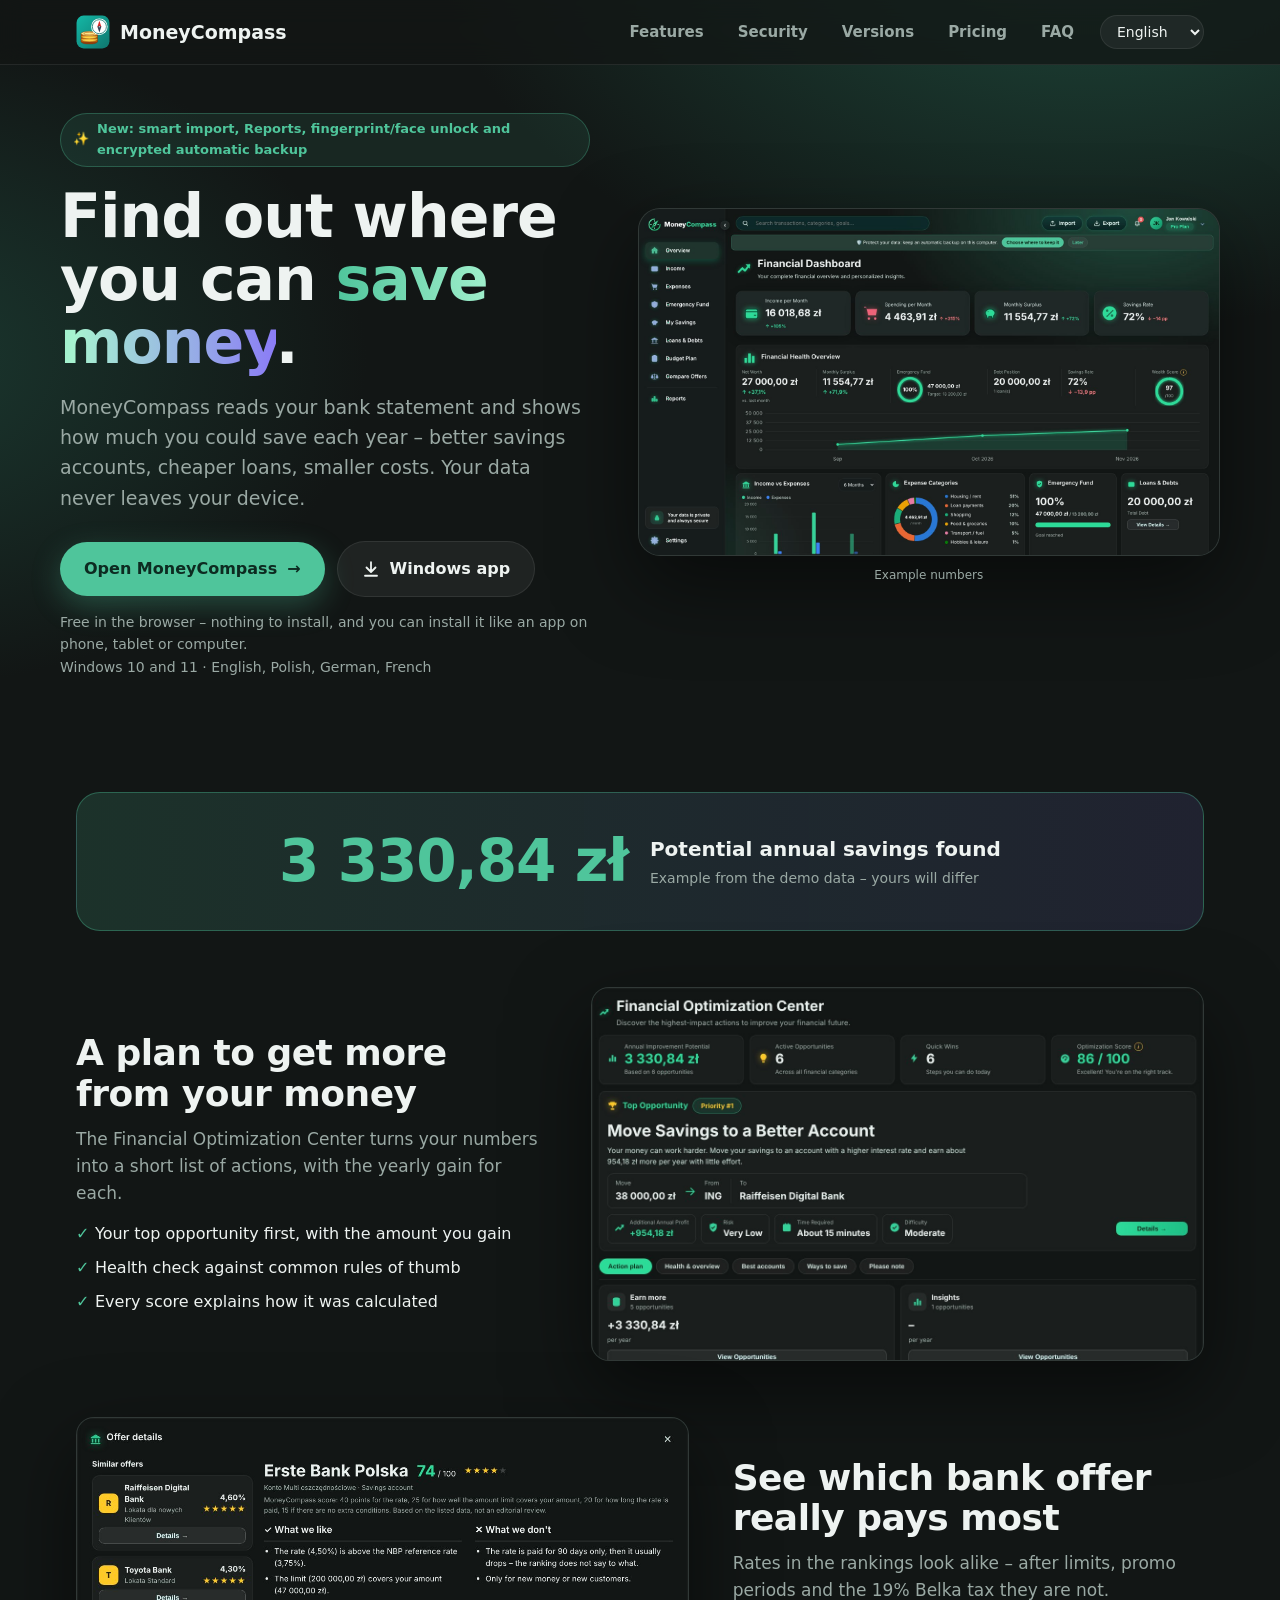
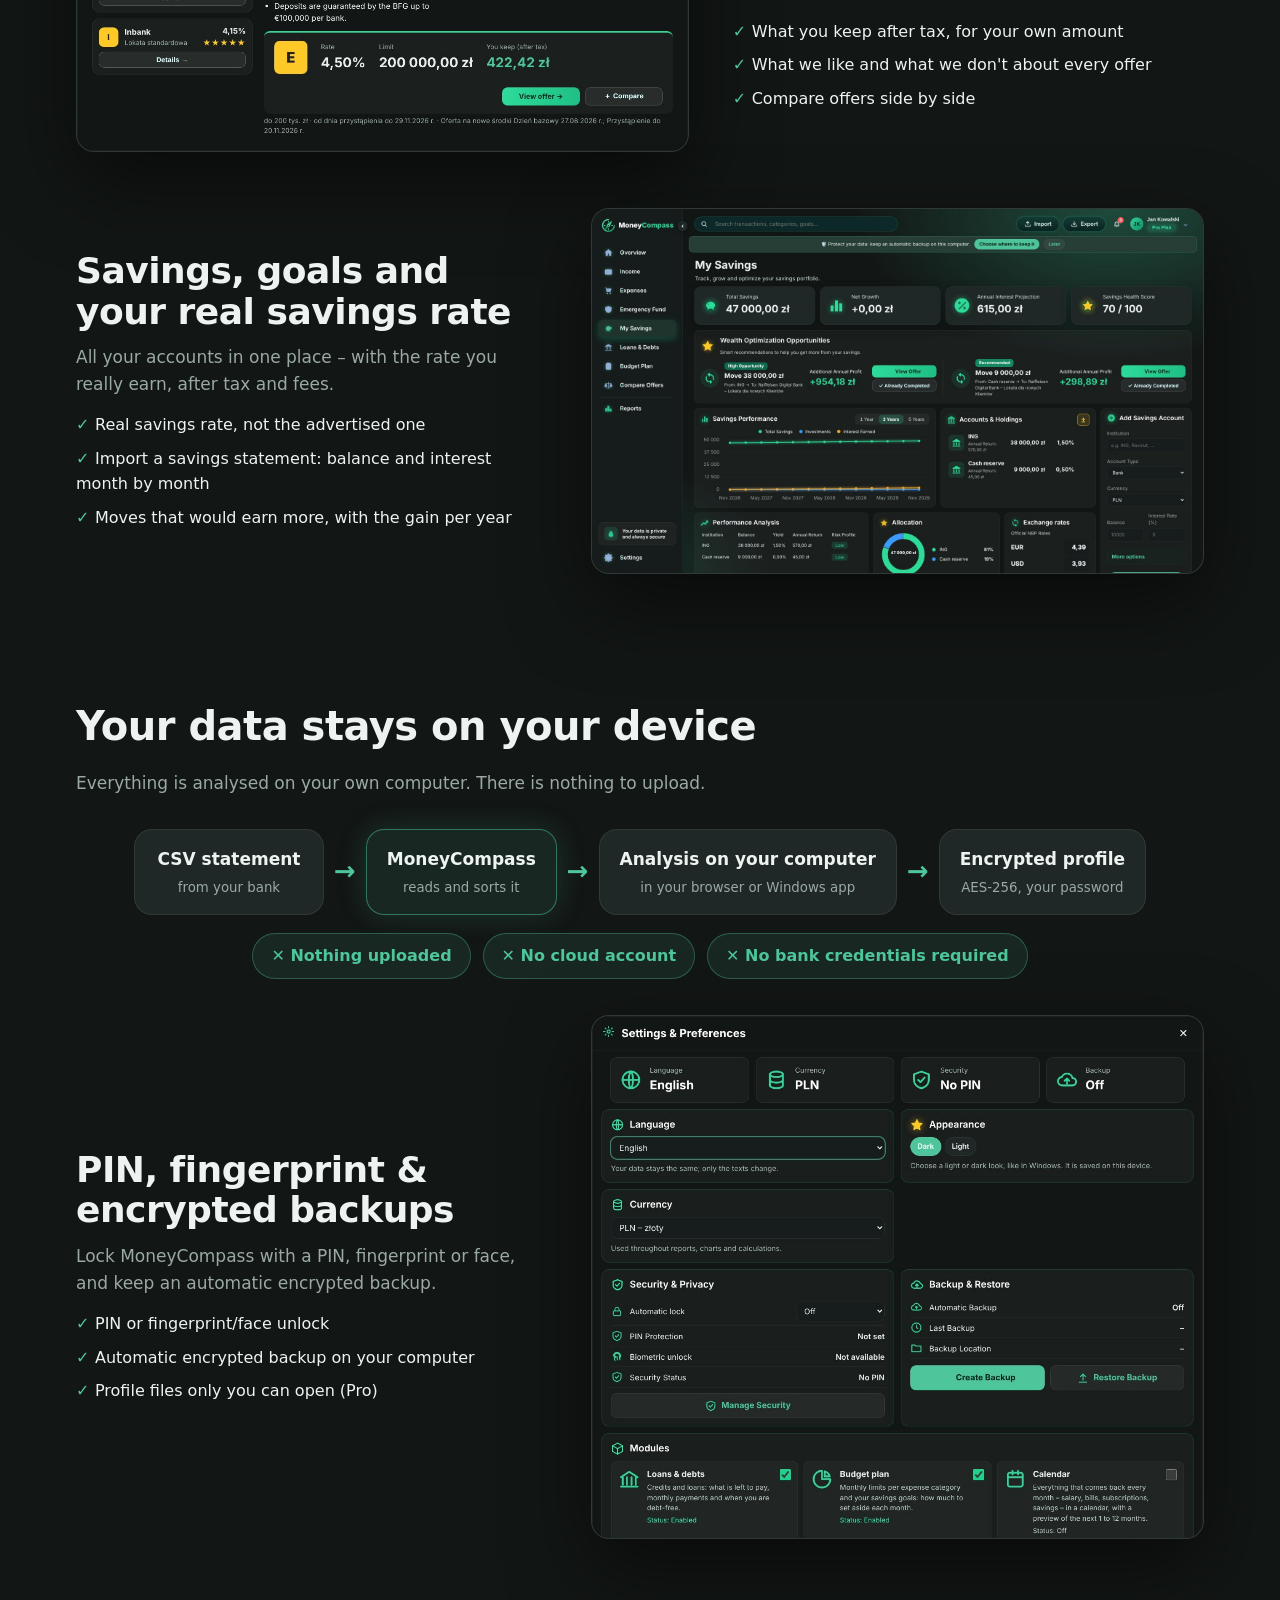
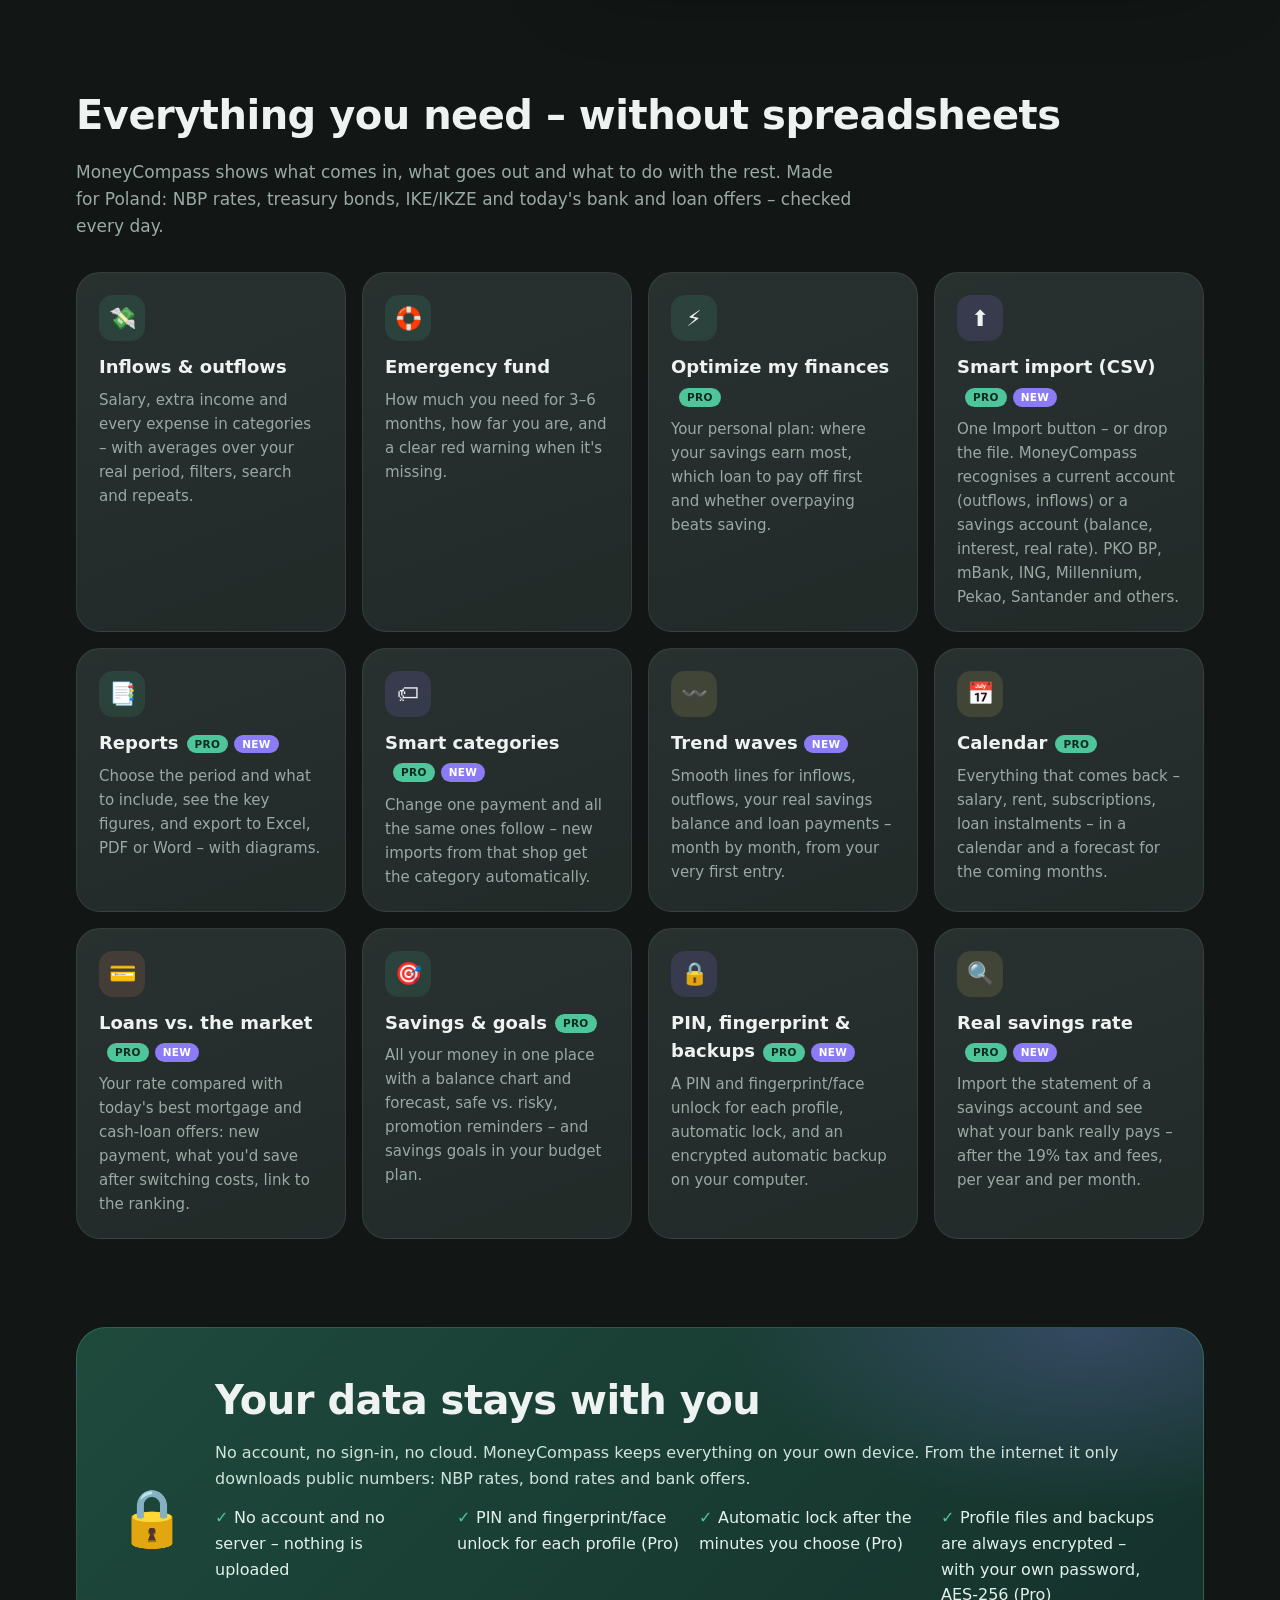
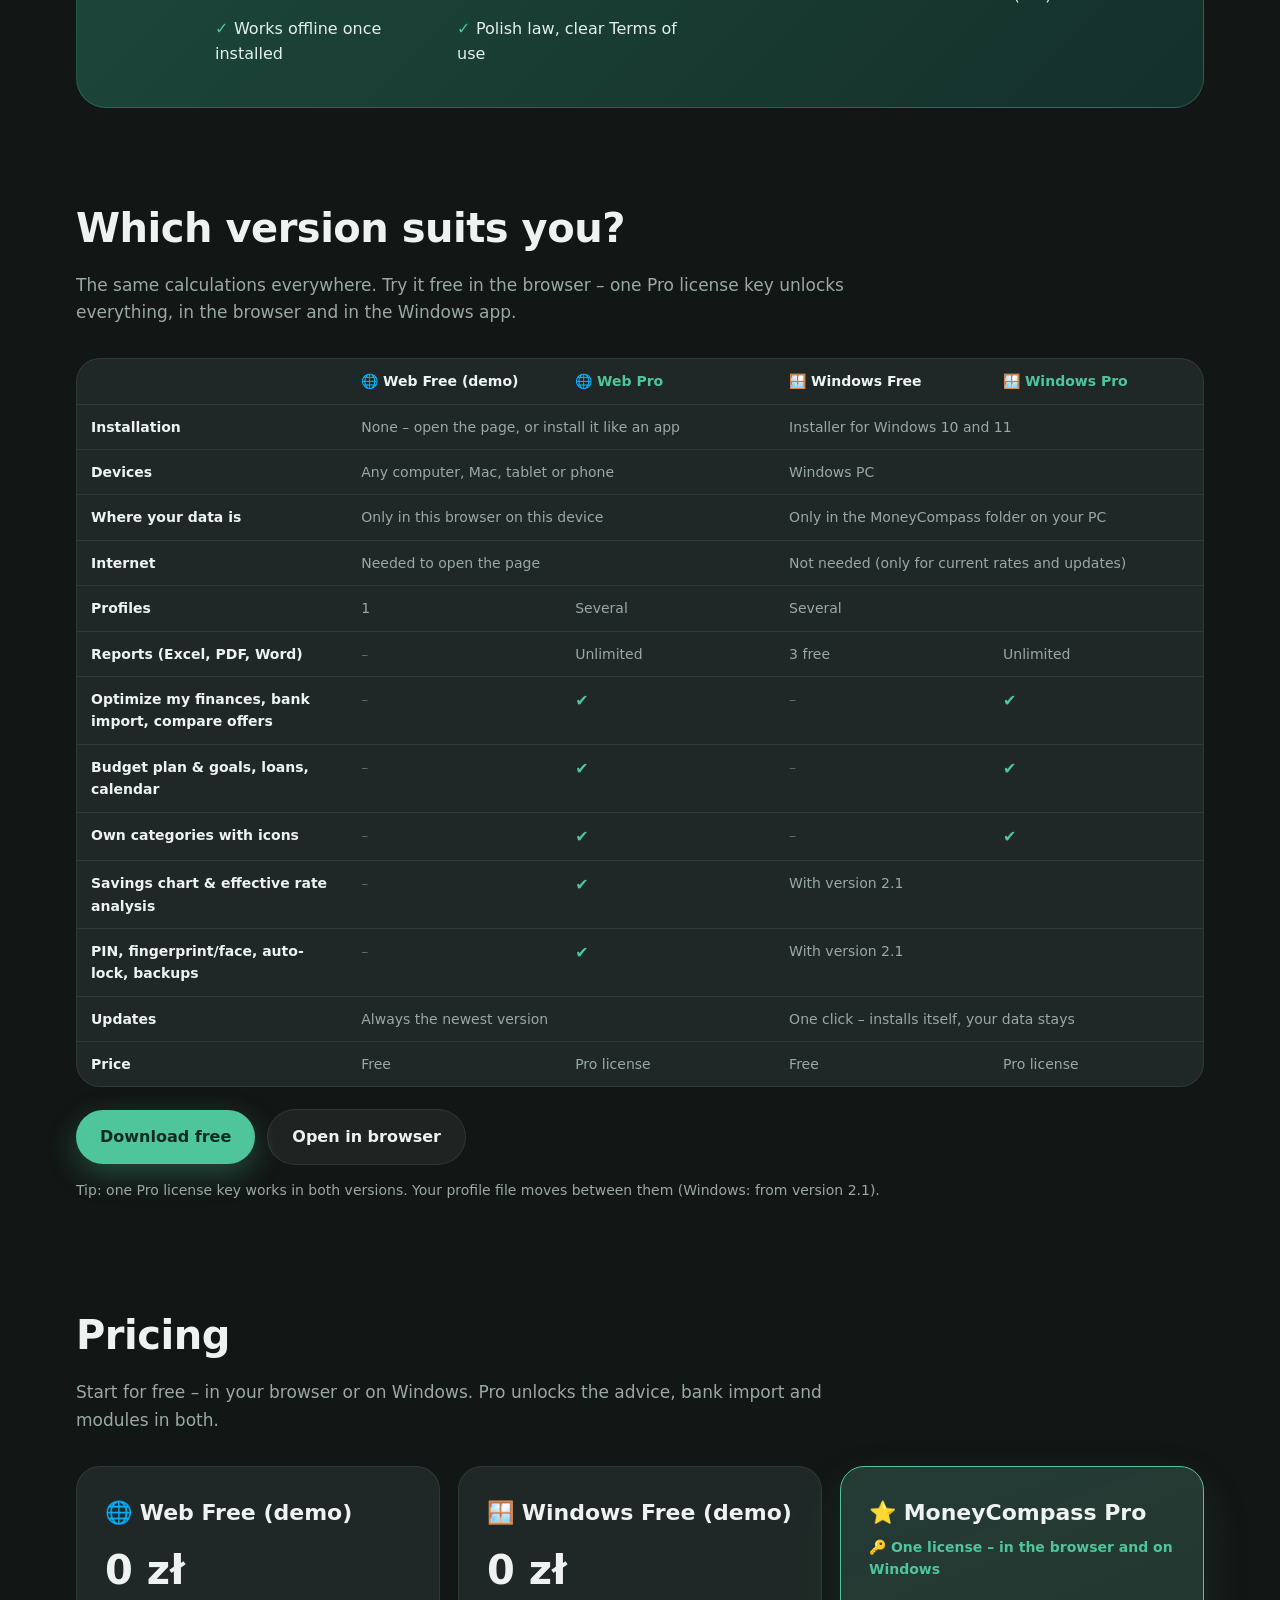
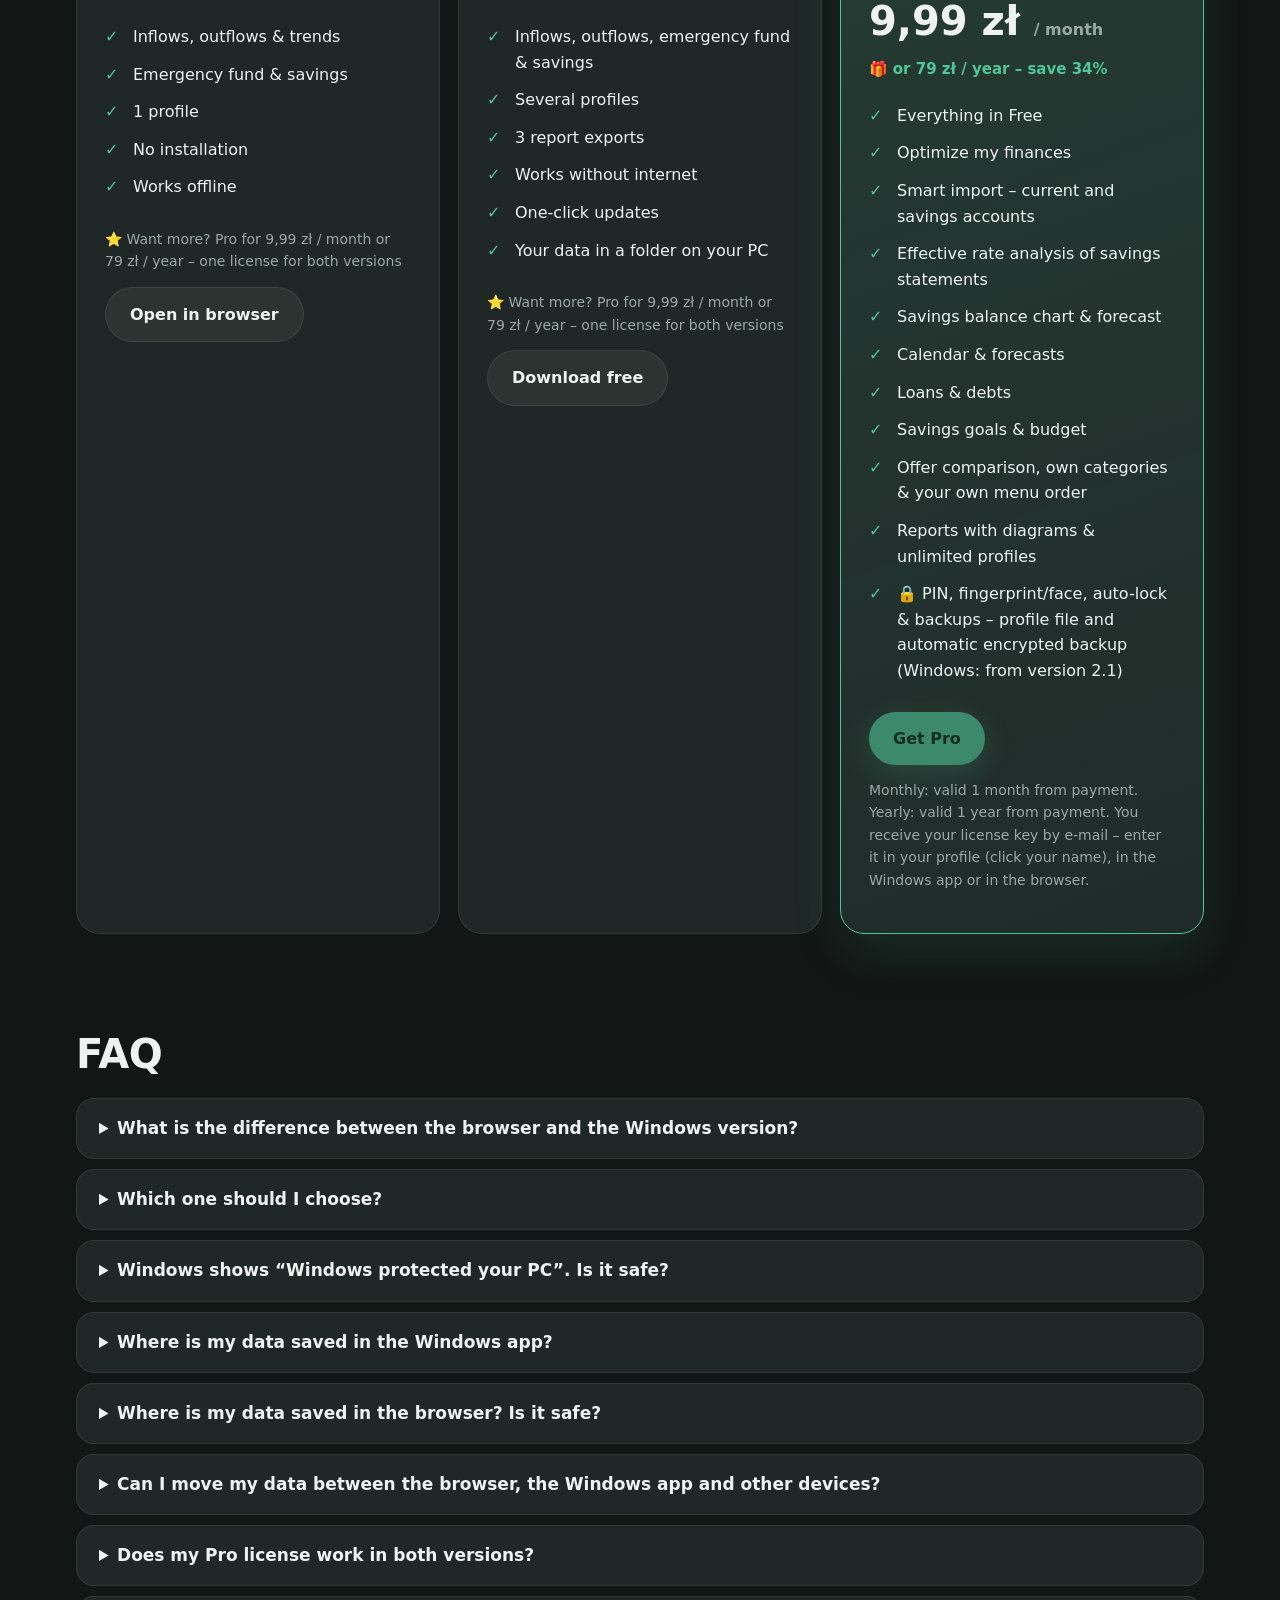
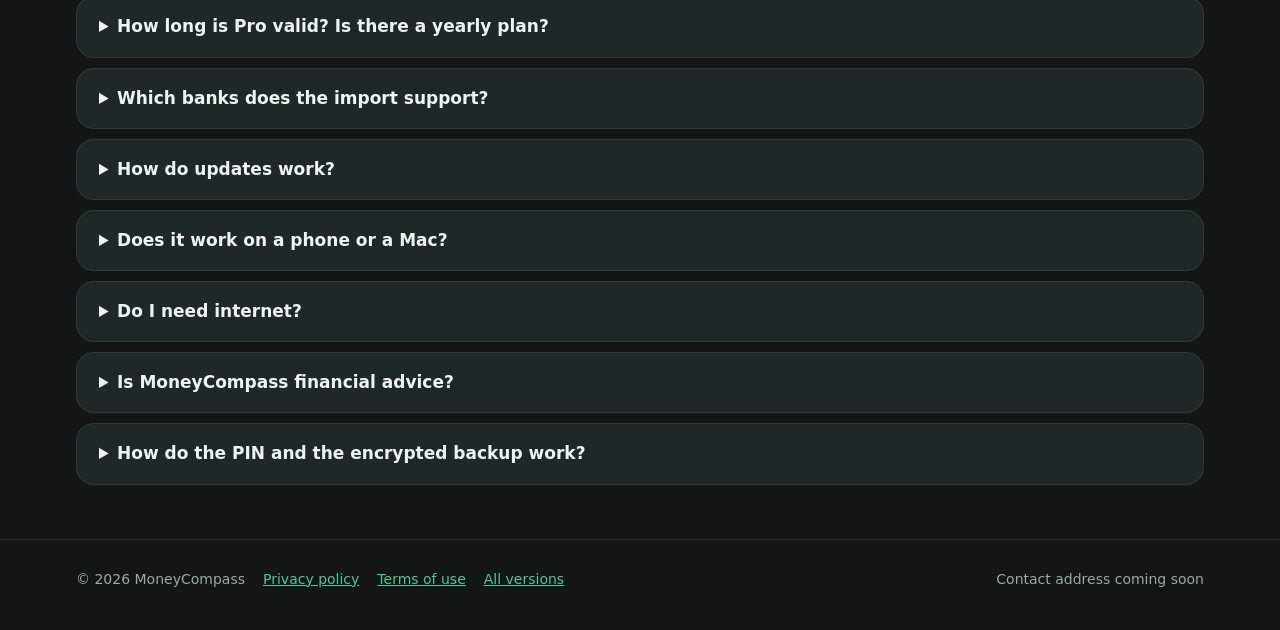
==== commit ce05df5a: "Website: real screenshots, savings-first hero, local-first diagram; offers link to the bank instead " ====
--- a/docs/index.html
+++ b/docs/index.html
@@ -130,6 +130,30 @@
   footer { border-top: 1px solid var(--line); padding: 28px 0 40px; color: var(--muted); font-size: 14px; }
   .foot { display: flex; gap: 18px; flex-wrap: wrap; align-items: center; }
   .foot .right { margin-left: auto; }
+
+  /* Screenshots and local-first diagram */
+  .shot { display: block; border-radius: 18px; overflow: hidden; border: 1px solid var(--line); box-shadow: 0 30px 80px rgba(0,0,0,.5); background: var(--card); }
+  .shot img { display: block; width: 100%; height: auto; }
+  .hero-shot { border-radius: 22px; }
+  .split { display: grid; grid-template-columns: 1fr 1.3fr; gap: 44px; align-items: center; margin: 56px 0; }
+  .split.rev { grid-template-columns: 1.3fr 1fr; } .split.rev .txt { order: 2; }
+  .split h2 { font-size: clamp(26px, 3.2vw, 36px); line-height: 1.12; margin: 0 0 12px; letter-spacing: -.5px; }
+  .split p { color: var(--muted); font-size: 17px; margin: 0 0 14px; }
+  .ticks { list-style: none; margin: 0; padding: 0; display: grid; gap: 8px; } .ticks li::before { content: "✓ "; color: var(--hi); font-weight: 800; }
+  @media (max-width: 900px) { .split, .split.rev { grid-template-columns: 1fr; gap: 22px; margin: 36px 0; } .split.rev .txt { order: 0; } }
+  .stat { display: flex; align-items: center; gap: 22px; flex-wrap: wrap; justify-content: center; background: linear-gradient(90deg, rgba(79,197,155,.16), rgba(139,124,246,.12)); border: 1px solid rgba(79,197,155,.35); border-radius: 24px; padding: 22px 30px; margin-top: 28px; }
+  .stat-n { font-size: clamp(36px, 6vw, 58px); font-weight: 800; color: var(--hi); letter-spacing: -1px; }
+  .stat-t b { display: block; font-size: 20px; } .stat-t small { color: var(--muted); font-size: 14px; }
+  #local { padding-top: 20px; }
+  .flow { display: flex; align-items: stretch; justify-content: center; gap: 10px; flex-wrap: wrap; margin: 26px 0 18px; }
+  .flow i { align-self: center; font-style: normal; color: var(--hi); font-size: 26px; font-weight: 800; }
+  .fl-b { background: var(--card); border: 1px solid var(--line); border-radius: 18px; padding: 16px 20px; min-width: 190px; text-align: center; display: grid; gap: 4px; }
+  .fl-b b { font-size: 17px; } .fl-b small { color: var(--muted); }
+  .fl-b.hi { border-color: rgba(79,197,155,.5); background: rgba(79,197,155,.1); box-shadow: 0 0 30px rgba(79,197,155,.18); }
+  @media (max-width: 820px) { .flow { flex-direction: column; align-items: center; } .flow i { transform: rotate(90deg); } .fl-b { width: 100%; max-width: 360px; } }
+  .nots { display: flex; justify-content: center; gap: 12px; flex-wrap: wrap; }
+  .nots span { background: rgba(79,197,155,.1); border: 1px solid rgba(79,197,155,.35); color: var(--hi); font-weight: 700; border-radius: 999px; padding: 9px 18px; }
+  .nots span::before { content: "✕ "; }
 </style>
 </head>
 <body>
@@ -168,26 +192,45 @@
       <p class="small"><span data-t="web_note2"></span><br><span id="version"></span><span data-t="requirements"></span></p>
     </div>
     <div>
-      <div class="mock" aria-hidden="true">
-        <aside class="mock-rail"><img src="logo.svg" alt=""><span class="on"><svg viewBox="0 0 24 24" width="18" height="18" fill="none" stroke="currentColor" stroke-width="1.8" stroke-linecap="round" stroke-linejoin="round"><rect x="3" y="3" width="7" height="9" rx="1.5"/><rect x="14" y="3" width="7" height="5" rx="1.5"/><rect x="14" y="12" width="7" height="9" rx="1.5"/><rect x="3" y="16" width="7" height="5" rx="1.5"/></svg></span><span><svg viewBox="0 0 24 24" width="18" height="18" fill="none" stroke="currentColor" stroke-width="1.8" stroke-linecap="round" stroke-linejoin="round"><path d="M12 4v12M6 10l6 6 6-6"/><path d="M4 20h16"/></svg></span><span><svg viewBox="0 0 24 24" width="18" height="18" fill="none" stroke="currentColor" stroke-width="1.8" stroke-linecap="round" stroke-linejoin="round"><path d="M12 20V8M6 14l6-6 6 6"/><path d="M4 4h16"/></svg></span><span><svg viewBox="0 0 24 24" width="18" height="18" fill="none" stroke="currentColor" stroke-width="1.8" stroke-linecap="round" stroke-linejoin="round"><path d="M12 3l8 3v6c0 5-3.5 8-8 9-4.5-1-8-4-8-9V6z"/></svg></span><span><svg viewBox="0 0 24 24" width="18" height="18" fill="none" stroke="currentColor" stroke-width="1.8" stroke-linecap="round" stroke-linejoin="round"><path d="M4 8h13a3 3 0 0 1 3 3v7a2 2 0 0 1-2 2H6a2 2 0 0 1-2-2z"/><path d="M4 8l11-4 2 4"/></svg></span><span><svg viewBox="0 0 24 24" width="18" height="18" fill="none" stroke="currentColor" stroke-width="1.8" stroke-linecap="round" stroke-linejoin="round"><rect x="3" y="6" width="18" height="12" rx="2"/><path d="M3 10h18"/></svg></span><span><svg viewBox="0 0 24 24" width="18" height="18" fill="none" stroke="currentColor" stroke-width="1.8" stroke-linecap="round" stroke-linejoin="round"><rect x="3" y="5" width="18" height="16" rx="2"/><path d="M3 10h18M8 3v4M16 3v4"/></svg></span></aside>
-        <div class="mock-main">
-          <div class="mock-title" data-t="tab_overview">Przegląd</div>
-          <div class="mock-tiles">
-            <div class="mtile" style="--c:#60A5FA"><small data-t="pv_in"></small><b>8 200 zł</b></div>
-            <div class="mtile" style="--c:#F28B6B"><small data-t="pv_out"></small><b>5 640 zł</b></div>
-            <div class="mtile" style="--c:#4FC59B"><small data-t="pv_bal"></small><b>2 560 zł</b></div>
-            <div class="mtile" style="--c:#8B7CF6"><small data-t="pv_rate"></small><b>31%</b></div>
-          </div>
-          <div class="mock-go" data-t="pv_optimize">⚡ Optymalizuj finanse</div>
-          <div class="mock-card">
-            <div class="chips"><span class="chip" style="--c:#4FC59B"><i></i><span data-t="pv_in_s"></span></span><span class="chip" style="--c:#8B7CF6"><i></i><span data-t="pv_out_s"></span></span><span class="chip" style="--c:#E9D16A"><i></i><span data-t="pv_saved"></span></span><span class="chip" style="--c:#F28B6B"><i></i><span data-t="pv_loans"></span></span></div>
-            <svg viewBox="0 0 400 150" aria-hidden="true"><defs><linearGradient id="g0" x1="0" x2="0" y1="0" y2="1"><stop offset="0" stop-color="#4FC59B" stop-opacity=".3"/><stop offset="1" stop-color="#4FC59B" stop-opacity="0"/></linearGradient><linearGradient id="g1" x1="0" x2="0" y1="0" y2="1"><stop offset="0" stop-color="#8B7CF6" stop-opacity=".3"/><stop offset="1" stop-color="#8B7CF6" stop-opacity="0"/></linearGradient><linearGradient id="g2" x1="0" x2="0" y1="0" y2="1"><stop offset="0" stop-color="#E9D16A" stop-opacity=".3"/><stop offset="1" stop-color="#E9D16A" stop-opacity="0"/></linearGradient><linearGradient id="g3" x1="0" x2="0" y1="0" y2="1"><stop offset="0" stop-color="#F28B6B" stop-opacity=".3"/><stop offset="1" stop-color="#F28B6B" stop-opacity="0"/></linearGradient></defs><line x1="8" x2="392" y1="132.0" y2="132.0" stroke="rgba(255,255,255,.07)" stroke-dasharray="3 4"/><line x1="8" x2="392" y1="101.5" y2="101.5" stroke="rgba(255,255,255,.07)" stroke-dasharray="3 4"/><line x1="8" x2="392" y1="71.0" y2="71.0" stroke="rgba(255,255,255,.07)" stroke-dasharray="3 4"/><line x1="8" x2="392" y1="40.5" y2="40.5" stroke="rgba(255,255,255,.07)" stroke-dasharray="3 4"/><line x1="8" x2="392" y1="10.0" y2="10.0" stroke="rgba(255,255,255,.07)" stroke-dasharray="3 4"/><path d="M8.0,32.0 C17.1,32.0 44.6,32.4 62.9,32.0 C81.1,31.6 99.4,29.5 117.7,29.5 C136.0,29.5 154.3,33.0 172.6,32.0 C190.9,30.9 209.1,23.4 227.4,23.4 C245.7,23.4 264.0,33.4 282.3,32.0 C300.6,30.5 318.9,14.9 337.1,14.9 C355.4,14.9 382.9,29.1 392.0,32.0 L392.0,132 L8.0,132 Z" fill="url(#g0)"/><path d="M8.0,32.0 C17.1,32.0 44.6,32.4 62.9,32.0 C81.1,31.6 99.4,29.5 117.7,29.5 C136.0,29.5 154.3,33.0 172.6,32.0 C190.9,30.9 209.1,23.4 227.4,23.4 C245.7,23.4 264.0,33.4 282.3,32.0 C300.6,30.5 318.9,14.9 337.1,14.9 C355.4,14.9 382.9,29.1 392.0,32.0" fill="none" stroke="#4FC59B" stroke-width="2.4" stroke-linecap="round"/><path d="M8.0,60.0 C17.1,59.2 44.6,54.5 62.9,55.1 C81.1,55.8 99.4,64.7 117.7,63.7 C136.0,62.7 154.3,49.2 172.6,49.0 C190.9,48.8 209.1,61.0 227.4,62.5 C245.7,63.9 264.0,58.0 282.3,57.6 C300.6,57.2 318.9,59.1 337.1,60.0 C355.4,61.0 382.9,62.7 392.0,63.2 L392.0,132 L8.0,132 Z" fill="url(#g1)"/><path d="M8.0,60.0 C17.1,59.2 44.6,54.5 62.9,55.1 C81.1,55.8 99.4,64.7 117.7,63.7 C136.0,62.7 154.3,49.2 172.6,49.0 C190.9,48.8 209.1,61.0 227.4,62.5 C245.7,63.9 264.0,58.0 282.3,57.6 C300.6,57.2 318.9,59.1 337.1,60.0 C355.4,61.0 382.9,62.7 392.0,63.2" fill="none" stroke="#8B7CF6" stroke-width="2.4" stroke-linecap="round"/><path d="M8.0,103.9 C17.1,104.8 44.6,109.8 62.9,108.8 C81.1,107.8 99.4,96.8 117.7,97.8 C136.0,98.9 154.3,115.7 172.6,114.9 C190.9,114.1 209.1,94.4 227.4,93.0 C245.7,91.5 264.0,107.4 282.3,106.4 C300.6,105.4 318.9,87.8 337.1,86.9 C355.4,85.9 382.9,98.5 392.0,100.8 L392.0,132 L8.0,132 Z" fill="url(#g2)"/><path d="M8.0,103.9 C17.1,104.8 44.6,109.8 62.9,108.8 C81.1,107.8 99.4,96.8 117.7,97.8 C136.0,98.9 154.3,115.7 172.6,114.9 C190.9,114.1 209.1,94.4 227.4,93.0 C245.7,91.5 264.0,107.4 282.3,106.4 C300.6,105.4 318.9,87.8 337.1,86.9 C355.4,85.9 382.9,98.5 392.0,100.8" fill="none" stroke="#E9D16A" stroke-width="2.4" stroke-linecap="round"/><path d="M8.0,117.4 C17.1,117.4 44.6,117.4 62.9,117.4 C81.1,117.4 99.4,117.4 117.7,117.4 C136.0,117.4 154.3,117.4 172.6,117.4 C190.9,117.4 209.1,117.4 227.4,117.4 C245.7,117.4 264.0,117.4 282.3,117.4 C300.6,117.4 318.9,117.4 337.1,117.4 C355.4,117.4 382.9,117.4 392.0,117.4 L392.0,132 L8.0,132 Z" fill="url(#g3)"/><path d="M8.0,117.4 C17.1,117.4 44.6,117.4 62.9,117.4 C81.1,117.4 99.4,117.4 117.7,117.4 C136.0,117.4 154.3,117.4 172.6,117.4 C190.9,117.4 209.1,117.4 227.4,117.4 C245.7,117.4 264.0,117.4 282.3,117.4 C300.6,117.4 318.9,117.4 337.1,117.4 C355.4,117.4 382.9,117.4 392.0,117.4" fill="none" stroke="#F28B6B" stroke-width="2.4" stroke-linecap="round"/><text x="8.0" y="146" text-anchor="middle" font-size="9" fill="#9AA9A4">Apr</text><text x="62.9" y="146" text-anchor="middle" font-size="9" fill="#9AA9A4">May</text><text x="117.7" y="146" text-anchor="middle" font-size="9" fill="#9AA9A4">Jun</text><text x="172.6" y="146" text-anchor="middle" font-size="9" fill="#9AA9A4">Jul</text><text x="227.4" y="146" text-anchor="middle" font-size="9" fill="#9AA9A4">Aug</text><text x="282.3" y="146" text-anchor="middle" font-size="9" fill="#9AA9A4">Sep</text><text x="337.1" y="146" text-anchor="middle" font-size="9" fill="#9AA9A4">Oct</text><text x="392.0" y="146" text-anchor="middle" font-size="9" fill="#9AA9A4">Nov</text></svg>
-          </div>
-        </div>
-      </div>
+      <a class="shot hero-shot" href="shots/dash.jpg" target="_blank" rel="noopener"><img src="shots/dash.jpg" width="1680" height="1000" alt="MoneyCompass – Financial Dashboard"></a>
       <p class="note" data-t="pv_note">Przykładowe liczby</p>
     </div>
   </div>
+
+  <section id="found">
+    <div class="wrap">
+      <div class="stat"><span class="stat-n">3 330,84 zł</span><span class="stat-t"><b data-t="x_stat_t"></b><small data-t="x_stat_s"></small></span></div>
+      <div class="split">
+        <div class="txt"><h2 data-t="x_opt_t"></h2><p data-t="x_opt_p"></p><ul class="ticks"><li data-t="x_opt_1"></li><li data-t="x_opt_2"></li><li data-t="x_opt_3"></li></ul></div>
+        <a class="shot" href="shots/optimize.jpg" target="_blank" rel="noopener"><img src="shots/optimize.jpg" width="1280" height="780" loading="lazy" alt="Financial Optimization Center"></a>
+      </div>
+      <div class="split rev">
+        <div class="txt"><h2 data-t="x_off_t"></h2><p data-t="x_off_p"></p><ul class="ticks"><li data-t="x_off_1"></li><li data-t="x_off_2"></li><li data-t="x_off_3"></li></ul></div>
+        <a class="shot" href="shots/offer.jpg" target="_blank" rel="noopener"><img src="shots/offer.jpg" width="1180" height="644" loading="lazy" alt="Offer details"></a>
+      </div>
+      <div class="split">
+        <div class="txt"><h2 data-t="x_sav_t"></h2><p data-t="x_sav_p"></p><ul class="ticks"><li data-t="x_sav_1"></li><li data-t="x_sav_2"></li><li data-t="x_sav_3"></li></ul></div>
+        <a class="shot" href="shots/savings.jpg" target="_blank" rel="noopener"><img src="shots/savings.jpg" width="1680" height="1000" loading="lazy" alt="My Savings"></a>
+      </div>
+    </div>
+  </section>
+
+  <section id="local">
+    <div class="wrap">
+      <h2 data-t="x_loc_t"></h2><p class="sub" data-t="x_loc_s"></p>
+      <div class="flow">
+        <div class="fl-b"><b data-t="x_f1"></b><small data-t="x_f1s"></small></div><i>→</i>
+        <div class="fl-b hi"><b>MoneyCompass</b><small data-t="x_f2s"></small></div><i>→</i>
+        <div class="fl-b"><b data-t="x_f3"></b><small data-t="x_f3s"></small></div><i>→</i>
+        <div class="fl-b"><b data-t="x_f4"></b><small data-t="x_f4s"></small></div>
+      </div>
+      <div class="nots"><span data-t="x_n1"></span><span data-t="x_n2"></span><span data-t="x_n3"></span></div>
+      <div class="split" style="margin-top:36px">
+        <div class="txt"><h2 data-t="x_sec_t"></h2><p data-t="x_sec_p"></p><ul class="ticks"><li data-t="x_sec_1"></li><li data-t="x_sec_2"></li><li data-t="x_sec_3"></li></ul></div>
+        <a class="shot" href="shots/security.jpg" target="_blank" rel="noopener"><img src="shots/security.jpg" width="1100" height="940" loading="lazy" alt="Security and backup"></a>
+      </div>
+    </div>
+  </section>
 
   <section id="features">
     <div class="wrap">
@@ -528,7 +571,7 @@
     s1: "No account and no server – nothing is uploaded", s2: "PIN for each profile, never saved as such", s3: "Automatic lock after the minutes you choose",
     s4: "Backup files encrypted with your password (AES-256)", s5: "Works offline once installed", s6: "Polish law, clear Terms of use",
     pr7: "Unlimited reports and several profiles everywhere", pr8: "Calendar and loan comparison with today's offers",
-    q14: "How do the PIN and the encrypted backup work?", a14: "In your profile (top right) you can set a 4–8 digit PIN; it is asked when MoneyCompass opens, after the automatic lock (Options) and when you switch profile. Only a secure hash of it is kept. In Options → Backup & restore you can protect profile files with a password: saved files are then encrypted with AES-256 and can only be opened with that password, in the browser version. A forgotten PIN or password can't be recovered – keep it somewhere safe.",
+    q14: "How do the PIN and the encrypted backup work?", a14: "In your profile (top right) you can set a 4–8 digit PIN; it is asked when MoneyCompass opens, after the automatic lock (Settings) and when you switch profile. Only a secure hash of it is kept. In Options → Backup & restore you can protect profile files with a password: saved files are then encrypted with AES-256 and can only be opened with that password, in the browser version. A forgotten PIN or password can't be recovered – keep it somewhere safe.",
   },
   pl: {
     new: "NOWOŚĆ", nav_security: "Bezpieczeństwo",
@@ -606,7 +649,7 @@
     s1: "Pas de compte ni de serveur – rien n'est envoyé", s2: "Code PIN par profil, jamais enregistré en clair", s3: "Verrouillage automatique après le délai choisi",
     s4: "Sauvegardes chiffrées avec votre mot de passe (AES-256)", s5: "Fonctionne hors ligne une fois installé", s6: "Droit polonais, conditions d'utilisation claires",
     pr7: "Rapports illimités et plusieurs profils partout", pr8: "Calendrier et comparaison des prêts avec les offres du jour",
-    q14: "Comment fonctionnent le code PIN et la sauvegarde chiffrée ?", a14: "Dans votre profil (en haut à droite), vous pouvez définir un code de 4 à 8 chiffres ; il est demandé à l'ouverture, après le verrouillage automatique (Options) et au changement de profil. Seule une empreinte sécurisée est conservée. Dans Options → Sauvegarde, vous pouvez protéger les fichiers de profil par mot de passe : ils sont alors chiffrés en AES-256 et ne s'ouvrent qu'avec ce mot de passe, dans la version navigateur. Un code ou un mot de passe oublié ne peut pas être récupéré.",
+    q14: "Comment fonctionnent le code PIN et la sauvegarde chiffrée ?", a14: "Dans votre profil (en haut à droite), vous pouvez définir un code de 4 à 8 chiffres ; il est demandé à l'ouverture, après le verrouillage automatique (Réglages) et au changement de profil. Seule une empreinte sécurisée est conservée. Dans Options → Sauvegarde, vous pouvez protéger les fichiers de profil par mot de passe : ils sont alors chiffrés en AES-256 et ne s'ouvrent qu'avec ce mot de passe, dans la version navigateur. Un code ou un mot de passe oublié ne peut pas être récupéré.",
   },
 };
 for (const l in T2) Object.assign(T[l], T2[l]);
@@ -941,8 +984,11 @@
 // Features: smart import, Reports, security as Pro
 const T9 = {"en": {"n4_t": "Smart import (CSV)", "n4_p": "One Import button – or drop the file. MoneyCompass recognises a current account (outflows, inflows) or a savings account (balance, interest, real rate). PKO BP, mBank, ING, Millennium, Pekao, Santander and others.", "n13_t": "Reports", "n13_p": "Choose the period and what to include, see the key figures, and export to Excel, PDF or Word – with diagrams.", "n10_t": "PIN, fingerprint & backups", "n10_p": "A PIN and fingerprint/face unlock for each profile, automatic lock, and an encrypted automatic backup on your computer.", "n6_p": "Smooth lines for inflows, outflows, your real savings balance and loan payments – month by month, from your very first entry.", "pr3": "Smart import – current and savings accounts", "pr9": "Reports with diagrams & unlimited profiles"}, "pl": {"n4_t": "Inteligentny import (CSV)", "n4_p": "Jeden przycisk Importuj – albo upuść plik. MoneyCompass rozpoznaje konto osobiste (wydatki, wpływy) lub rachunek oszczędnościowy (saldo, odsetki, rzeczywiste oprocentowanie). PKO BP, mBank, ING, Millennium, Pekao, Santander i inne.", "n13_t": "Raporty", "n13_p": "Wybierz okres i zawartość, zobacz najważniejsze liczby i eksportuj do Excela, PDF lub Worda – z wykresami.", "n10_t": "PIN, odcisk palca i kopie", "n10_p": "PIN i odblokowanie odciskiem palca/twarzą dla każdego profilu, automatyczna blokada i zaszyfrowana automatyczna kopia na Twoim komputerze.", "n6_p": "Płynne linie wpływów, wydatków, rzeczywistego salda oszczędności i rat – miesiąc po miesiącu, od pierwszego wpisu.", "pr3": "Inteligentny import – konto osobiste i oszczędnościowe", "pr9": "Raporty z wykresami i nieograniczone profile"}, "de": {"n4_t": "Intelligenter Import (CSV)", "n4_p": "Ein Importieren-Knopf – oder Datei ablegen. MoneyCompass erkennt ein Girokonto (Ausgaben, Eingänge) oder ein Sparkonto (Saldo, Zinsen, echter Zinssatz). PKO BP, mBank, ING, Millennium, Pekao, Santander und andere.", "n13_t": "Berichte", "n13_p": "Zeitraum und Inhalt wählen, die wichtigsten Zahlen sehen und nach Excel, PDF oder Word exportieren – mit Diagrammen.", "n10_t": "PIN, Fingerabdruck & Sicherungen", "n10_p": "PIN und Entsperren per Fingerabdruck/Gesicht für jedes Profil, automatische Sperre und eine verschlüsselte automatische Sicherung auf Ihrem Computer.", "n6_p": "Weiche Linien für Eingänge, Ausgaben, Ihren echten Sparsaldo und Kreditraten – Monat für Monat, ab Ihrem ersten Eintrag.", "pr3": "Intelligenter Import – Giro- und Sparkonten", "pr9": "Berichte mit Diagrammen & unbegrenzte Profile"}, "fr": {"n4_t": "Import intelligent (CSV)", "n4_p": "Un seul bouton Importer – ou déposez le fichier. MoneyCompass reconnaît un compte courant (sorties, entrées) ou un compte d'épargne (solde, intérêts, taux réel). PKO BP, mBank, ING, Millennium, Pekao, Santander et d'autres.", "n13_t": "Rapports", "n13_p": "Choisissez la période et le contenu, voyez les chiffres clés et exportez en Excel, PDF ou Word – avec graphiques.", "n10_t": "PIN, empreinte et sauvegardes", "n10_p": "Un PIN et le déverrouillage par empreinte/visage pour chaque profil, le verrouillage automatique et une sauvegarde automatique chiffrée sur votre ordinateur.", "n6_p": "Des lignes douces pour les entrées, les sorties, le solde réel de votre épargne et les mensualités – mois par mois, depuis votre première saisie.", "pr3": "Import intelligent – comptes courants et d'épargne", "pr9": "Rapports avec graphiques et profils illimités"}};
 for (const l in T9) Object.assign(T[l], T9[l]);
-const T10 = {"en": {"hero_badge": "New: smart import, Reports, fingerprint/face unlock and encrypted automatic backup", "s4": "Profile files and backups are always encrypted – with your own password, AES-256 (Pro)", "cmp_tip": "Tip: one Pro license key works in both versions. Your profile file moves between them (Windows: from version 2.1).", "a2": "Want to try it quickly, or use a Mac or phone? Open it in the browser. Use mainly one Windows PC and want your data safely in a folder there? Download the Windows app. With Pro you can move to the other version with your profile file.", "a5": "Only in your browser on this device. Nothing is sent to a server – no account, no cloud. Clearing your browser data, or using a private window, deletes it. With Pro, MoneyCompass keeps an encrypted backup on your computer and updates it by itself after every change – and you can save your profile file at any time (click your name → Profile).", "a6": "Yes, with Pro. Save your profile – it is one encrypted file – and load it on the other device (click your name → Profile → Load a profile). Loading a profile is free. Between the browser and the Windows app: from Windows version 2.1.", "a7": "Yes. The same license key unlocks Pro in the Windows app and in the browser. Enter it in your profile (click your name) in each one.", "a11": "Yes, with the browser version – and you can install it like an app: click your name → Install app (iPhone/iPad: Share → Add to Home Screen). It gets its own icon and opens without internet. The Windows app needs Windows 10 or 11.", "a14": "In your profile (click your name) you can set a 4–8 digit PIN, and also unlock with your fingerprint or face (Windows Hello, Touch ID, phone). The PIN is asked when MoneyCompass opens, after the automatic lock and when you switch profile; only a secure hash of it is kept. Profile files and the automatic backup are always encrypted, so they can't be read in Notepad or any other program. In Options you can add your own password: files are then encrypted with AES-256 and only you can open them. A forgotten PIN or password can't be recovered – keep it somewhere safe. All of this is part of Pro.", "buy_note": "Monthly: valid 1 month from payment. Yearly: valid 1 year from payment. You receive your license key by e-mail – enter it in your profile (click your name), in the Windows app or in the browser.", "pr8": "Offer comparison, own categories & your own menu order"}, "pl": {"hero_badge": "Nowość: inteligentny import, raporty, odblokowanie odciskiem palca/twarzą i zaszyfrowana automatyczna kopia", "s4": "Pliki profilu i kopie zapasowe są zawsze szyfrowane – Twoim hasłem AES-256 (Pro)", "cmp_tip": "Wskazówka: jeden klucz licencji Pro działa w obu wersjach. Plik profilu przenosisz między nimi (Windows: od wersji 2.1).", "a2": "Chcesz szybko wypróbować albo używasz Maca lub telefonu? Otwórz w przeglądarce. Korzystasz głównie z jednego komputera z Windows i chcesz mieć dane bezpiecznie w folderze? Pobierz aplikację Windows. Z Pro przejdziesz do drugiej wersji z plikiem profilu.", "a5": "Tylko w Twojej przeglądarce na tym urządzeniu. Nic nie trafia na serwer – bez konta, bez chmury. Wyczyszczenie danych przeglądarki lub okno prywatne je usuwa. Z Pro MoneyCompass prowadzi zaszyfrowaną kopię na Twoim komputerze i sam ją aktualizuje po każdej zmianie – a plik profilu możesz zapisać w każdej chwili (kliknij swoje imię → Profil).", "a6": "Tak, z Pro. Zapisz profil – to jeden zaszyfrowany plik – i wczytaj go na drugim urządzeniu (kliknij swoje imię → Profil → Wczytaj profil). Wczytanie profilu jest bezpłatne. Między przeglądarką a aplikacją Windows: od wersji Windows 2.1.", "a7": "Tak. Ten sam klucz licencji odblokowuje Pro w aplikacji Windows i w przeglądarce. Wpisz go w profilu (kliknij swoje imię) w każdej z nich.", "a11": "Tak, w wersji przeglądarkowej – i możesz ją zainstalować jak aplikację: kliknij swoje imię → Zainstaluj aplikację (iPhone/iPad: Udostępnij → Do ekranu początkowego). Dostaje własną ikonę i działa bez internetu. Aplikacja Windows wymaga Windows 10 lub 11.", "a14": "W profilu (kliknij swoje imię) ustawisz PIN z 4–8 cyfr, a także odblokowanie odciskiem palca lub twarzą (Windows Hello, Touch ID, telefon). PIN jest wymagany przy otwarciu MoneyCompass, po automatycznej blokadzie i przy zmianie profilu; przechowywany jest tylko jego bezpieczny skrót. Pliki profilu i automatyczna kopia są zawsze szyfrowane, więc nie da się ich odczytać w Notatniku ani innym programie. W Opcjach możesz dodać własne hasło: pliki są wtedy szyfrowane AES-256 i tylko Ty je otworzysz. Zapomnianego PIN-u ani hasła nie da się odzyskać – zapisz je w bezpiecznym miejscu. Wszystko to jest częścią Pro.", "buy_note": "Miesięczna: ważna 1 miesiąc od płatności. Roczna: ważna 1 rok od płatności. Klucz licencji otrzymasz e-mailem – wpisz go w profilu (kliknij swoje imię), w aplikacji Windows lub w przeglądarce.", "pr8": "Porównanie ofert, własne kategorie i własna kolejność menu"}, "de": {"hero_badge": "Neu: intelligenter Import, Berichte, Entsperren per Fingerabdruck/Gesicht und verschlüsselte automatische Sicherung", "s4": "Profildateien und Sicherungen sind immer verschlüsselt – mit Ihrem eigenen Passwort AES-256 (Pro)", "cmp_tip": "Tipp: Ein Pro-Lizenzschlüssel gilt in beiden Versionen. Ihre Profildatei wechselt zwischen ihnen (Windows: ab Version 2.1).", "a2": "Schnell ausprobieren oder Mac bzw. Handy? Öffnen Sie es im Browser. Nutzen Sie vor allem einen Windows-PC und möchten Ihre Daten sicher in einem Ordner? Laden Sie die Windows-App. Mit Pro wechseln Sie mit Ihrer Profildatei zur anderen Version.", "a5": "Nur in Ihrem Browser auf diesem Gerät. Nichts wird an einen Server gesendet – kein Konto, keine Cloud. Browserdaten löschen oder ein privates Fenster löscht sie. Mit Pro führt MoneyCompass eine verschlüsselte Sicherung auf Ihrem Computer und aktualisiert sie nach jeder Änderung selbst – und Sie können Ihre Profildatei jederzeit speichern (auf Ihren Namen klicken → Profil).", "a6": "Ja, mit Pro. Speichern Sie Ihr Profil – eine verschlüsselte Datei – und laden Sie es auf dem anderen Gerät (auf Ihren Namen klicken → Profil → Profil laden). Laden ist kostenlos. Zwischen Browser und Windows-App: ab Windows-Version 2.1.", "a7": "Ja. Derselbe Lizenzschlüssel schaltet Pro in der Windows-App und im Browser frei. Geben Sie ihn jeweils in Ihrem Profil ein (auf Ihren Namen klicken).", "a11": "Ja, mit der Browserversion – und Sie können sie wie eine App installieren: auf Ihren Namen klicken → App installieren (iPhone/iPad: Teilen → Zum Home-Bildschirm). Sie bekommt ein eigenes Symbol und öffnet ohne Internet. Die Windows-App braucht Windows 10 oder 11.", "a14": "In Ihrem Profil (auf Ihren Namen klicken) legen Sie eine PIN mit 4–8 Ziffern fest und können auch per Fingerabdruck oder Gesicht entsperren (Windows Hello, Touch ID, Handy). Die PIN wird beim Öffnen, nach der automatischen Sperre und beim Profilwechsel abgefragt; gespeichert wird nur ein sicherer Hash. Profildateien und die automatische Sicherung sind immer verschlüsselt und lassen sich weder im Editor noch in einem anderen Programm lesen. In den Optionen können Sie ein eigenes Passwort festlegen: Die Dateien werden dann mit AES-256 verschlüsselt und nur Sie können sie öffnen. Eine vergessene PIN oder ein vergessenes Passwort lässt sich nicht wiederherstellen – bewahren Sie sie sicher auf. All das gehört zu Pro.", "buy_note": "Monatlich: gültig 1 Monat ab Zahlung. Jährlich: gültig 1 Jahr ab Zahlung. Den Lizenzschlüssel erhalten Sie per E-Mail – geben Sie ihn in Ihrem Profil ein (auf Ihren Namen klicken), in der Windows-App oder im Browser.", "pr8": "Angebotsvergleich, eigene Kategorien & eigene Menü-Reihenfolge"}, "fr": {"hero_badge": "Nouveau : import intelligent, rapports, déverrouillage par empreinte/visage et sauvegarde automatique chiffrée", "s4": "Fichiers de profil et sauvegardes toujours chiffrés – avec votre propre mot de passe AES-256 (Pro)", "cmp_tip": "Astuce : une clé de licence Pro fonctionne dans les deux versions. Votre fichier de profil passe de l'une à l'autre (Windows : à partir de la version 2.1).", "a2": "Envie d'essayer rapidement, ou vous utilisez un Mac ou un téléphone ? Ouvrez-le dans le navigateur. Vous utilisez surtout un PC Windows et voulez vos données en sécurité dans un dossier ? Téléchargez l'application Windows. Avec Pro, vous passez à l'autre version avec votre fichier de profil.", "a5": "Uniquement dans votre navigateur sur cet appareil. Rien n'est envoyé à un serveur – pas de compte, pas de cloud. Effacer les données du navigateur ou utiliser une fenêtre privée les supprime. Avec Pro, MoneyCompass tient une sauvegarde chiffrée sur votre ordinateur et la met à jour seul après chaque modification – et vous pouvez enregistrer votre fichier de profil à tout moment (cliquez sur votre nom → Profil).", "a6": "Oui, avec Pro. Enregistrez votre profil – un seul fichier chiffré – et chargez-le sur l'autre appareil (cliquez sur votre nom → Profil → Charger un profil). Le chargement est gratuit. Entre le navigateur et l'application Windows : à partir de la version Windows 2.1.", "a7": "Oui. La même clé de licence débloque Pro dans l'application Windows et dans le navigateur. Saisissez-la dans votre profil (cliquez sur votre nom) dans chacune.", "a11": "Oui, avec la version navigateur – et vous pouvez l'installer comme une application : cliquez sur votre nom → Installer l'application (iPhone/iPad : Partager → Sur l'écran d'accueil). Elle a sa propre icône et s'ouvre sans internet. L'application Windows nécessite Windows 10 ou 11.", "a14": "Dans votre profil (cliquez sur votre nom), vous définissez un PIN de 4 à 8 chiffres et pouvez aussi déverrouiller par empreinte ou visage (Windows Hello, Touch ID, téléphone). Le PIN est demandé à l'ouverture, après le verrouillage automatique et au changement de profil ; seule une empreinte sécurisée (hash) est conservée. Les fichiers de profil et la sauvegarde automatique sont toujours chiffrés, illisibles dans le Bloc-notes ou tout autre programme. Dans Options, vous pouvez ajouter votre propre mot de passe : les fichiers sont alors chiffrés en AES-256 et vous seul pouvez les ouvrir. Un PIN ou un mot de passe oublié ne peut pas être récupéré – conservez-les en lieu sûr. Tout cela fait partie de Pro.", "buy_note": "Mensuel : valable 1 mois à partir du paiement. Annuel : valable 1 an à partir du paiement. Vous recevez votre clé de licence par e-mail – saisissez-la dans votre profil (cliquez sur votre nom), dans l'application Windows ou dans le navigateur.", "pr8": "Comparaison d'offres, catégories et ordre du menu personnalisés"}};
+const T10 = {"en": {"hero_badge": "New: smart import, Reports, fingerprint/face unlock and encrypted automatic backup", "s4": "Profile files and backups are always encrypted – with your own password, AES-256 (Pro)", "cmp_tip": "Tip: one Pro license key works in both versions. Your profile file moves between them (Windows: from version 2.1).", "a2": "Want to try it quickly, or use a Mac or phone? Open it in the browser. Use mainly one Windows PC and want your data safely in a folder there? Download the Windows app. With Pro you can move to the other version with your profile file.", "a5": "Only in your browser on this device. Nothing is sent to a server – no account, no cloud. Clearing your browser data, or using a private window, deletes it. With Pro, MoneyCompass keeps an encrypted backup on your computer and updates it by itself after every change – and you can save your profile file at any time (click your name → Profile).", "a6": "Yes, with Pro. Save your profile – it is one encrypted file – and load it on the other device (click your name → Profile → Load a profile). Loading a profile is free. Between the browser and the Windows app: from Windows version 2.1.", "a7": "Yes. The same license key unlocks Pro in the Windows app and in the browser. Enter it in your profile (click your name) in each one.", "a11": "Yes, with the browser version – and you can install it like an app: click your name → Install app (iPhone/iPad: Share → Add to Home Screen). It gets its own icon and opens without internet. The Windows app needs Windows 10 or 11.", "a14": "In your profile (click your name) you can set a 4–8 digit PIN, and also unlock with your fingerprint or face (Windows Hello, Touch ID, phone). The PIN is asked when MoneyCompass opens, after the automatic lock and when you switch profile; only a secure hash of it is kept. Profile files and the automatic backup are always encrypted, so they can't be read in Notepad or any other program. In Settings you can add your own password: files are then encrypted with AES-256 and only you can open them. A forgotten PIN or password can't be recovered – keep it somewhere safe. All of this is part of Pro.", "buy_note": "Monthly: valid 1 month from payment. Yearly: valid 1 year from payment. You receive your license key by e-mail – enter it in your profile (click your name), in the Windows app or in the browser.", "pr8": "Offer comparison, own categories & your own menu order"}, "pl": {"hero_badge": "Nowość: inteligentny import, raporty, odblokowanie odciskiem palca/twarzą i zaszyfrowana automatyczna kopia", "s4": "Pliki profilu i kopie zapasowe są zawsze szyfrowane – Twoim hasłem AES-256 (Pro)", "cmp_tip": "Wskazówka: jeden klucz licencji Pro działa w obu wersjach. Plik profilu przenosisz między nimi (Windows: od wersji 2.1).", "a2": "Chcesz szybko wypróbować albo używasz Maca lub telefonu? Otwórz w przeglądarce. Korzystasz głównie z jednego komputera z Windows i chcesz mieć dane bezpiecznie w folderze? Pobierz aplikację Windows. Z Pro przejdziesz do drugiej wersji z plikiem profilu.", "a5": "Tylko w Twojej przeglądarce na tym urządzeniu. Nic nie trafia na serwer – bez konta, bez chmury. Wyczyszczenie danych przeglądarki lub okno prywatne je usuwa. Z Pro MoneyCompass prowadzi zaszyfrowaną kopię na Twoim komputerze i sam ją aktualizuje po każdej zmianie – a plik profilu możesz zapisać w każdej chwili (kliknij swoje imię → Profil).", "a6": "Tak, z Pro. Zapisz profil – to jeden zaszyfrowany plik – i wczytaj go na drugim urządzeniu (kliknij swoje imię → Profil → Wczytaj profil). Wczytanie profilu jest bezpłatne. Między przeglądarką a aplikacją Windows: od wersji Windows 2.1.", "a7": "Tak. Ten sam klucz licencji odblokowuje Pro w aplikacji Windows i w przeglądarce. Wpisz go w profilu (kliknij swoje imię) w każdej z nich.", "a11": "Tak, w wersji przeglądarkowej – i możesz ją zainstalować jak aplikację: kliknij swoje imię → Zainstaluj aplikację (iPhone/iPad: Udostępnij → Do ekranu początkowego). Dostaje własną ikonę i działa bez internetu. Aplikacja Windows wymaga Windows 10 lub 11.", "a14": "W profilu (kliknij swoje imię) ustawisz PIN z 4–8 cyfr, a także odblokowanie odciskiem palca lub twarzą (Windows Hello, Touch ID, telefon). PIN jest wymagany przy otwarciu MoneyCompass, po automatycznej blokadzie i przy zmianie profilu; przechowywany jest tylko jego bezpieczny skrót. Pliki profilu i automatyczna kopia są zawsze szyfrowane, więc nie da się ich odczytać w Notatniku ani innym programie. W Opcjach możesz dodać własne hasło: pliki są wtedy szyfrowane AES-256 i tylko Ty je otworzysz. Zapomnianego PIN-u ani hasła nie da się odzyskać – zapisz je w bezpiecznym miejscu. Wszystko to jest częścią Pro.", "buy_note": "Miesięczna: ważna 1 miesiąc od płatności. Roczna: ważna 1 rok od płatności. Klucz licencji otrzymasz e-mailem – wpisz go w profilu (kliknij swoje imię), w aplikacji Windows lub w przeglądarce.", "pr8": "Porównanie ofert, własne kategorie i własna kolejność menu"}, "de": {"hero_badge": "Neu: intelligenter Import, Berichte, Entsperren per Fingerabdruck/Gesicht und verschlüsselte automatische Sicherung", "s4": "Profildateien und Sicherungen sind immer verschlüsselt – mit Ihrem eigenen Passwort AES-256 (Pro)", "cmp_tip": "Tipp: Ein Pro-Lizenzschlüssel gilt in beiden Versionen. Ihre Profildatei wechselt zwischen ihnen (Windows: ab Version 2.1).", "a2": "Schnell ausprobieren oder Mac bzw. Handy? Öffnen Sie es im Browser. Nutzen Sie vor allem einen Windows-PC und möchten Ihre Daten sicher in einem Ordner? Laden Sie die Windows-App. Mit Pro wechseln Sie mit Ihrer Profildatei zur anderen Version.", "a5": "Nur in Ihrem Browser auf diesem Gerät. Nichts wird an einen Server gesendet – kein Konto, keine Cloud. Browserdaten löschen oder ein privates Fenster löscht sie. Mit Pro führt MoneyCompass eine verschlüsselte Sicherung auf Ihrem Computer und aktualisiert sie nach jeder Änderung selbst – und Sie können Ihre Profildatei jederzeit speichern (auf Ihren Namen klicken → Profil).", "a6": "Ja, mit Pro. Speichern Sie Ihr Profil – eine verschlüsselte Datei – und laden Sie es auf dem anderen Gerät (auf Ihren Namen klicken → Profil → Profil laden). Laden ist kostenlos. Zwischen Browser und Windows-App: ab Windows-Version 2.1.", "a7": "Ja. Derselbe Lizenzschlüssel schaltet Pro in der Windows-App und im Browser frei. Geben Sie ihn jeweils in Ihrem Profil ein (auf Ihren Namen klicken).", "a11": "Ja, mit der Browserversion – und Sie können sie wie eine App installieren: auf Ihren Namen klicken → App installieren (iPhone/iPad: Teilen → Zum Home-Bildschirm). Sie bekommt ein eigenes Symbol und öffnet ohne Internet. Die Windows-App braucht Windows 10 oder 11.", "a14": "In Ihrem Profil (auf Ihren Namen klicken) legen Sie eine PIN mit 4–8 Ziffern fest und können auch per Fingerabdruck oder Gesicht entsperren (Windows Hello, Touch ID, Handy). Die PIN wird beim Öffnen, nach der automatischen Sperre und beim Profilwechsel abgefragt; gespeichert wird nur ein sicherer Hash. Profildateien und die automatische Sicherung sind immer verschlüsselt und lassen sich weder im Editor noch in einem anderen Programm lesen. In den Optionen können Sie ein eigenes Passwort festlegen: Die Dateien werden dann mit AES-256 verschlüsselt und nur Sie können sie öffnen. Eine vergessene PIN oder ein vergessenes Passwort lässt sich nicht wiederherstellen – bewahren Sie sie sicher auf. All das gehört zu Pro.", "buy_note": "Monatlich: gültig 1 Monat ab Zahlung. Jährlich: gültig 1 Jahr ab Zahlung. Den Lizenzschlüssel erhalten Sie per E-Mail – geben Sie ihn in Ihrem Profil ein (auf Ihren Namen klicken), in der Windows-App oder im Browser.", "pr8": "Angebotsvergleich, eigene Kategorien & eigene Menü-Reihenfolge"}, "fr": {"hero_badge": "Nouveau : import intelligent, rapports, déverrouillage par empreinte/visage et sauvegarde automatique chiffrée", "s4": "Fichiers de profil et sauvegardes toujours chiffrés – avec votre propre mot de passe AES-256 (Pro)", "cmp_tip": "Astuce : une clé de licence Pro fonctionne dans les deux versions. Votre fichier de profil passe de l'une à l'autre (Windows : à partir de la version 2.1).", "a2": "Envie d'essayer rapidement, ou vous utilisez un Mac ou un téléphone ? Ouvrez-le dans le navigateur. Vous utilisez surtout un PC Windows et voulez vos données en sécurité dans un dossier ? Téléchargez l'application Windows. Avec Pro, vous passez à l'autre version avec votre fichier de profil.", "a5": "Uniquement dans votre navigateur sur cet appareil. Rien n'est envoyé à un serveur – pas de compte, pas de cloud. Effacer les données du navigateur ou utiliser une fenêtre privée les supprime. Avec Pro, MoneyCompass tient une sauvegarde chiffrée sur votre ordinateur et la met à jour seul après chaque modification – et vous pouvez enregistrer votre fichier de profil à tout moment (cliquez sur votre nom → Profil).", "a6": "Oui, avec Pro. Enregistrez votre profil – un seul fichier chiffré – et chargez-le sur l'autre appareil (cliquez sur votre nom → Profil → Charger un profil). Le chargement est gratuit. Entre le navigateur et l'application Windows : à partir de la version Windows 2.1.", "a7": "Oui. La même clé de licence débloque Pro dans l'application Windows et dans le navigateur. Saisissez-la dans votre profil (cliquez sur votre nom) dans chacune.", "a11": "Oui, avec la version navigateur – et vous pouvez l'installer comme une application : cliquez sur votre nom → Installer l'application (iPhone/iPad : Partager → Sur l'écran d'accueil). Elle a sa propre icône et s'ouvre sans internet. L'application Windows nécessite Windows 10 ou 11.", "a14": "Dans votre profil (cliquez sur votre nom), vous définissez un PIN de 4 à 8 chiffres et pouvez aussi déverrouiller par empreinte ou visage (Windows Hello, Touch ID, téléphone). Le PIN est demandé à l'ouverture, après le verrouillage automatique et au changement de profil ; seule une empreinte sécurisée (hash) est conservée. Les fichiers de profil et la sauvegarde automatique sont toujours chiffrés, illisibles dans le Bloc-notes ou tout autre programme. Dans les Réglages, vous pouvez ajouter votre propre mot de passe : les fichiers sont alors chiffrés en AES-256 et vous seul pouvez les ouvrir. Un PIN ou un mot de passe oublié ne peut pas être récupéré – conservez-les en lieu sûr. Tout cela fait partie de Pro.", "buy_note": "Mensuel : valable 1 mois à partir du paiement. Annuel : valable 1 an à partir du paiement. Vous recevez votre clé de licence par e-mail – saisissez-la dans votre profil (cliquez sur votre nom), dans l'application Windows ou dans le navigateur.", "pr8": "Comparaison d'offres, catégories et ordre du menu personnalisés"}};
 for (const l in T10) Object.assign(T[l], T10[l]);
+
+const T11 = {"en": {"hero_title": "Find out where you can <em>save money</em>.", "hero_lead2": "MoneyCompass reads your bank statement and shows how much you could save each year – better savings accounts, cheaper loans, smaller costs. Your data never leaves your device.", "x_stat_t": "Potential annual savings found", "x_stat_s": "Example from the demo data – yours will differ", "x_opt_t": "A plan to get more from your money", "x_opt_p": "The Financial Optimization Center turns your numbers into a short list of actions, with the yearly gain for each.", "x_opt_1": "Your top opportunity first, with the amount you gain", "x_opt_2": "Health check against common rules of thumb", "x_opt_3": "Every score explains how it was calculated", "x_off_t": "See which bank offer really pays most", "x_off_p": "Rates in the rankings look alike – after limits, promo periods and the 19% Belka tax they are not.", "x_off_1": "What you keep after tax, for your own amount", "x_off_2": "What we like and what we don't about every offer", "x_off_3": "Compare offers side by side", "x_sav_t": "Savings, goals and your real savings rate", "x_sav_p": "All your accounts in one place – with the rate you really earn, after tax and fees.", "x_sav_1": "Real savings rate, not the advertised one", "x_sav_2": "Import a savings statement: balance and interest month by month", "x_sav_3": "Moves that would earn more, with the gain per year", "x_loc_t": "Your data stays on your device", "x_loc_s": "Everything is analysed on your own computer. There is nothing to upload.", "x_f1": "CSV statement", "x_f1s": "from your bank", "x_f2s": "reads and sorts it", "x_f3": "Analysis on your computer", "x_f3s": "in your browser or Windows app", "x_f4": "Encrypted profile", "x_f4s": "AES-256, your password", "x_n1": "Nothing uploaded", "x_n2": "No cloud account", "x_n3": "No bank credentials required", "x_sec_t": "PIN, fingerprint & encrypted backups", "x_sec_p": "Lock MoneyCompass with a PIN, fingerprint or face, and keep an automatic encrypted backup.", "x_sec_1": "PIN or fingerprint/face unlock", "x_sec_2": "Automatic encrypted backup on your computer", "x_sec_3": "Profile files only you can open (Pro)"}, "pl": {"hero_title": "Zobacz, gdzie możesz <em>zaoszczędzić</em>.", "hero_lead2": "MoneyCompass czyta wyciąg z banku i pokazuje, ile możesz oszczędzić rocznie – lepsze konta oszczędnościowe, tańsze kredyty, niższe koszty. Twoje dane nie opuszczają Twojego urządzenia.", "x_stat_t": "Znaleziona potencjalna oszczędność roczna", "x_stat_s": "Przykład z danych demo – Twoja będzie inna", "x_opt_t": "Plan, jak wycisnąć więcej z pieniędzy", "x_opt_p": "Centrum optymalizacji zamienia Twoje liczby w krótką listę działań – z roczną korzyścią przy każdym.", "x_opt_1": "Najpierw największa okazja, z kwotą zysku", "x_opt_2": "Kontrola kondycji według powszechnych zasad", "x_opt_3": "Każdy wynik wyjaśnia, jak go policzono", "x_off_t": "Zobacz, która oferta banku naprawdę płaci najwięcej", "x_off_p": "Oprocentowanie w rankingach wygląda podobnie – po limitach, okresach promocji i 19% podatku Belki już nie.", "x_off_1": "Ile zostaje po podatku, dla Twojej kwoty", "x_off_2": "Co nam się podoba, a co nie w każdej ofercie", "x_off_3": "Porównuj oferty obok siebie", "x_sav_t": "Oszczędności, cele i Twoja realna stopa oszczędzania", "x_sav_p": "Wszystkie konta w jednym miejscu – z oprocentowaniem, które naprawdę zarabiasz, po podatku i opłatach.", "x_sav_1": "Realna stopa oszczędzania, nie reklamowana", "x_sav_2": "Import wyciągu z konta oszczędnościowego: saldo i odsetki miesiąc po miesiącu", "x_sav_3": "Ruchy, które zarobią więcej, z zyskiem rocznie", "x_loc_t": "Twoje dane zostają na Twoim urządzeniu", "x_loc_s": "Wszystko jest analizowane na Twoim komputerze. Nic nie trzeba wysyłać.", "x_f1": "Wyciąg CSV", "x_f1s": "z Twojego banku", "x_f2s": "czyta i porządkuje", "x_f3": "Analiza na Twoim komputerze", "x_f3s": "w przeglądarce lub aplikacji Windows", "x_f4": "Zaszyfrowany profil", "x_f4s": "AES-256, Twoje hasło", "x_n1": "Nic nie jest wysyłane", "x_n2": "Bez konta w chmurze", "x_n3": "Bez danych logowania do banku", "x_sec_t": "PIN, odcisk palca i szyfrowane kopie", "x_sec_p": "Zablokuj MoneyCompass PIN-em, odciskiem palca lub twarzą i miej automatyczną zaszyfrowaną kopię.", "x_sec_1": "PIN lub odblokowanie odciskiem palca/twarzą", "x_sec_2": "Automatyczna zaszyfrowana kopia na Twoim komputerze", "x_sec_3": "Pliki profilu, które otworzysz tylko Ty (Pro)"}, "de": {"hero_title": "Finden Sie heraus, wo Sie <em>Geld sparen</em> können.", "hero_lead2": "MoneyCompass liest Ihren Kontoauszug und zeigt, wie viel Sie pro Jahr sparen könnten – bessere Sparkonten, günstigere Kredite, geringere Kosten. Ihre Daten verlassen nie Ihr Gerät.", "x_stat_t": "Gefundenes jährliches Sparpotenzial", "x_stat_s": "Beispiel aus den Demodaten – bei Ihnen weicht es ab", "x_opt_t": "Ein Plan, mehr aus Ihrem Geld zu machen", "x_opt_p": "Das Optimierungs-Center macht aus Ihren Zahlen eine kurze Liste von Schritten – mit dem Jahresgewinn je Schritt.", "x_opt_1": "Die größte Chance zuerst, mit dem Gewinn", "x_opt_2": "Gesundheitscheck nach gängigen Faustregeln", "x_opt_3": "Jeder Wert erklärt, wie er berechnet wurde", "x_off_t": "Sehen Sie, welches Bankangebot wirklich am meisten zahlt", "x_off_p": "Zinsen in Rankings sehen ähnlich aus – nach Limits, Aktionszeiträumen und 19 % Belka-Steuer nicht mehr.", "x_off_1": "Was nach Steuern bleibt, für Ihren Betrag", "x_off_2": "Was uns an jedem Angebot gefällt und was nicht", "x_off_3": "Angebote nebeneinander vergleichen", "x_sav_t": "Ersparnisse, Ziele und Ihre echte Sparquote", "x_sav_p": "Alle Konten an einem Ort – mit dem Zins, den Sie wirklich verdienen, nach Steuern und Gebühren.", "x_sav_1": "Echte Sparquote statt der beworbenen", "x_sav_2": "Sparkontoauszug importieren: Saldo und Zinsen Monat für Monat", "x_sav_3": "Wechsel, die mehr bringen, mit dem Gewinn pro Jahr", "x_loc_t": "Ihre Daten bleiben auf Ihrem Gerät", "x_loc_s": "Alles wird auf Ihrem eigenen Computer analysiert. Es wird nichts hochgeladen.", "x_f1": "CSV-Auszug", "x_f1s": "von Ihrer Bank", "x_f2s": "liest und sortiert", "x_f3": "Analyse auf Ihrem Computer", "x_f3s": "im Browser oder in der Windows-App", "x_f4": "Verschlüsseltes Profil", "x_f4s": "AES-256, Ihr Passwort", "x_n1": "Nichts wird hochgeladen", "x_n2": "Kein Cloud-Konto", "x_n3": "Keine Bank-Zugangsdaten nötig", "x_sec_t": "PIN, Fingerabdruck & verschlüsselte Sicherungen", "x_sec_p": "Sperren Sie MoneyCompass mit PIN, Fingerabdruck oder Gesicht und behalten Sie eine automatische verschlüsselte Sicherung.", "x_sec_1": "PIN oder Entsperren per Fingerabdruck/Gesicht", "x_sec_2": "Automatische verschlüsselte Sicherung auf Ihrem Computer", "x_sec_3": "Profildateien, die nur Sie öffnen können (Pro)"}, "fr": {"hero_title": "Découvrez où vous pouvez <em>économiser</em>.", "hero_lead2": "MoneyCompass lit votre relevé bancaire et montre combien vous pourriez économiser chaque année – meilleurs livrets, crédits moins chers, coûts réduits. Vos données ne quittent jamais votre appareil.", "x_stat_t": "Économies annuelles potentielles trouvées", "x_stat_s": "Exemple tiré des données de démo – le vôtre sera différent", "x_opt_t": "Un plan pour tirer plus de votre argent", "x_opt_p": "Le centre d'optimisation transforme vos chiffres en une courte liste d'actions, avec le gain annuel de chacune.", "x_opt_1": "Votre meilleure opportunité d'abord, avec le gain", "x_opt_2": "Bilan de santé selon des règles courantes", "x_opt_3": "Chaque score explique comment il est calculé", "x_off_t": "Voyez quelle offre bancaire rapporte vraiment le plus", "x_off_p": "Les taux des classements se ressemblent – après plafonds, périodes promo et 19 % de taxe Belka, plus du tout.", "x_off_1": "Ce qu'il vous reste après impôt, pour votre montant", "x_off_2": "Ce que nous aimons et n'aimons pas dans chaque offre", "x_off_3": "Comparez les offres côte à côte", "x_sav_t": "Épargne, objectifs et votre vrai taux d'épargne", "x_sav_p": "Tous vos comptes au même endroit – avec le taux que vous gagnez vraiment, après impôt et frais.", "x_sav_1": "Vrai taux d'épargne, pas celui de la publicité", "x_sav_2": "Importez un relevé d'épargne : solde et intérêts mois par mois", "x_sav_3": "Les changements qui rapportent plus, avec le gain par an", "x_loc_t": "Vos données restent sur votre appareil", "x_loc_s": "Tout est analysé sur votre propre ordinateur. Rien à envoyer.", "x_f1": "Relevé CSV", "x_f1s": "de votre banque", "x_f2s": "le lit et le trie", "x_f3": "Analyse sur votre ordinateur", "x_f3s": "dans le navigateur ou l'application Windows", "x_f4": "Profil chiffré", "x_f4s": "AES-256, votre mot de passe", "x_n1": "Rien n'est envoyé", "x_n2": "Pas de compte cloud", "x_n3": "Aucun identifiant bancaire requis", "x_sec_t": "PIN, empreinte et sauvegardes chiffrées", "x_sec_p": "Verrouillez MoneyCompass avec un PIN, une empreinte ou le visage, et gardez une sauvegarde automatique chiffrée.", "x_sec_1": "PIN ou déverrouillage par empreinte/visage", "x_sec_2": "Sauvegarde automatique chiffrée sur votre ordinateur", "x_sec_3": "Fichiers de profil que vous seul pouvez ouvrir (Pro)"}};
+for (const l in T11) Object.assign(T[l], T11[l]);
 
 let latestVersion = "";
 
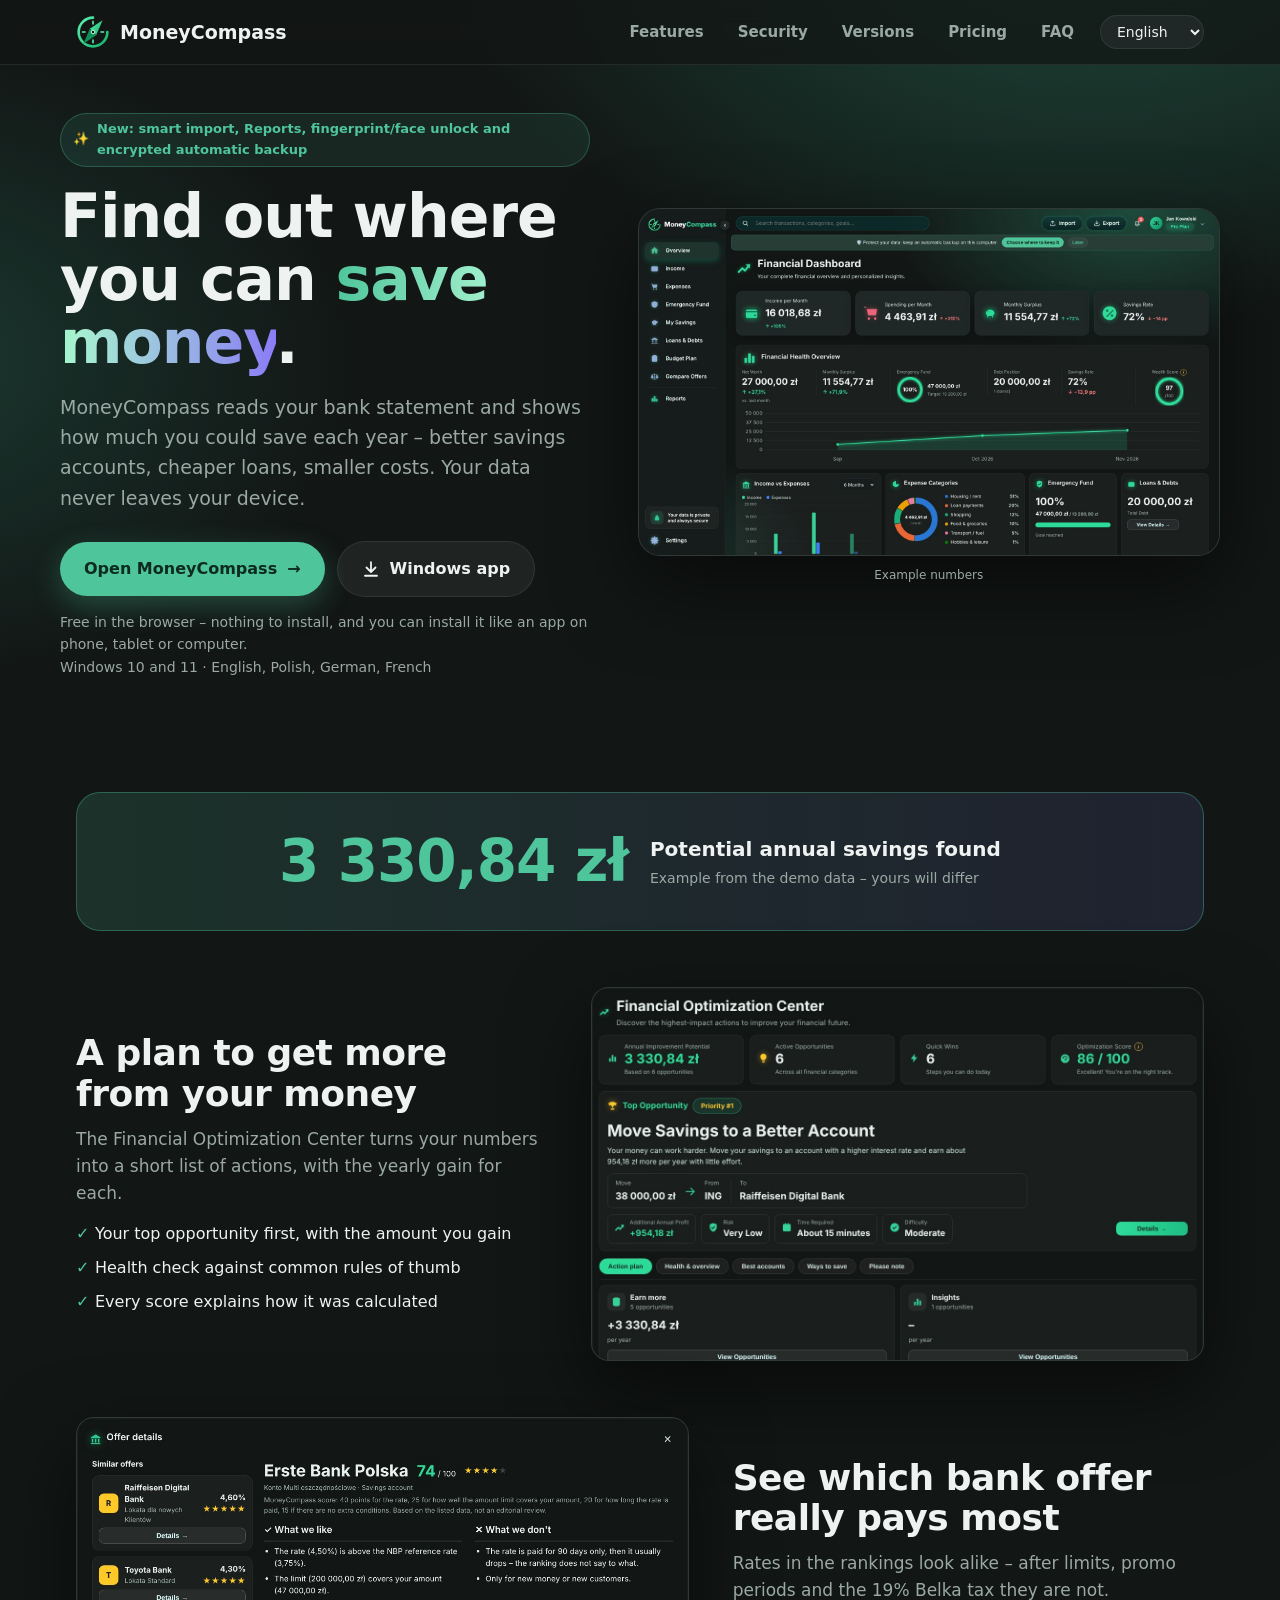
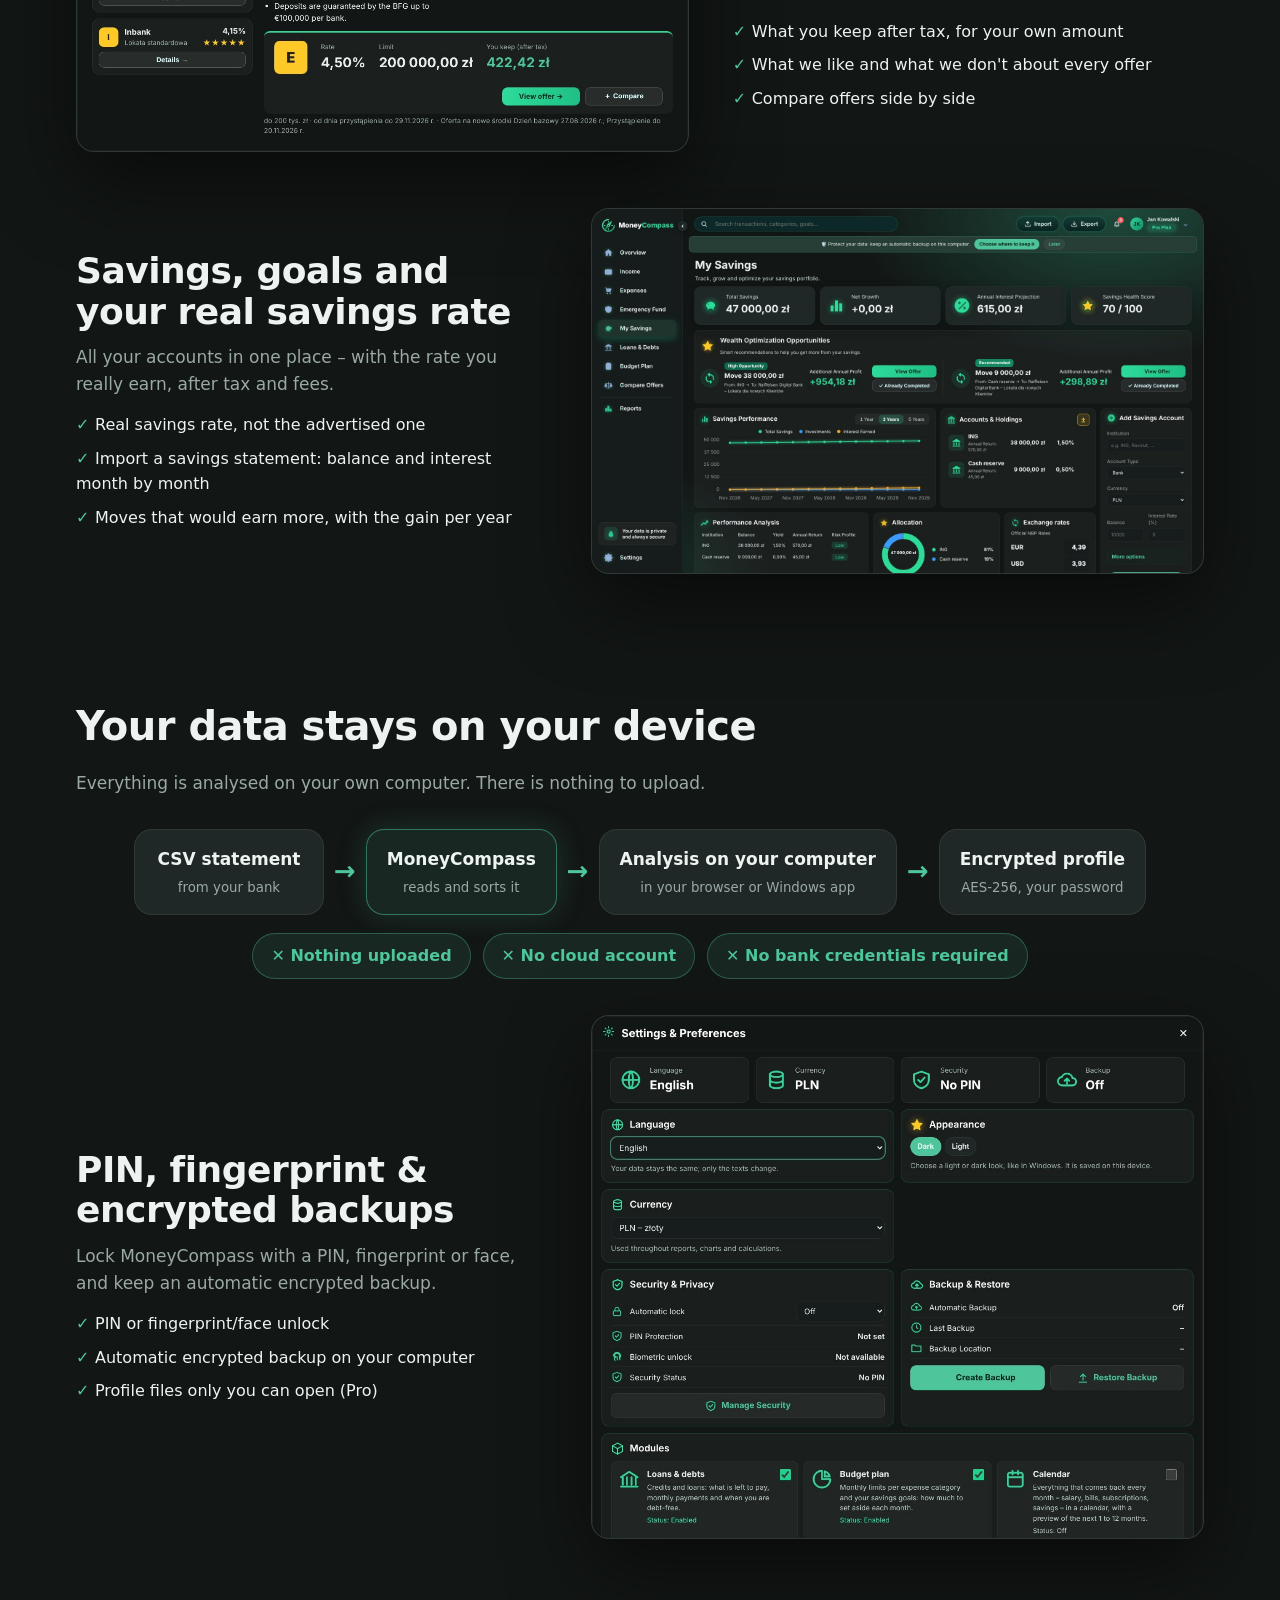
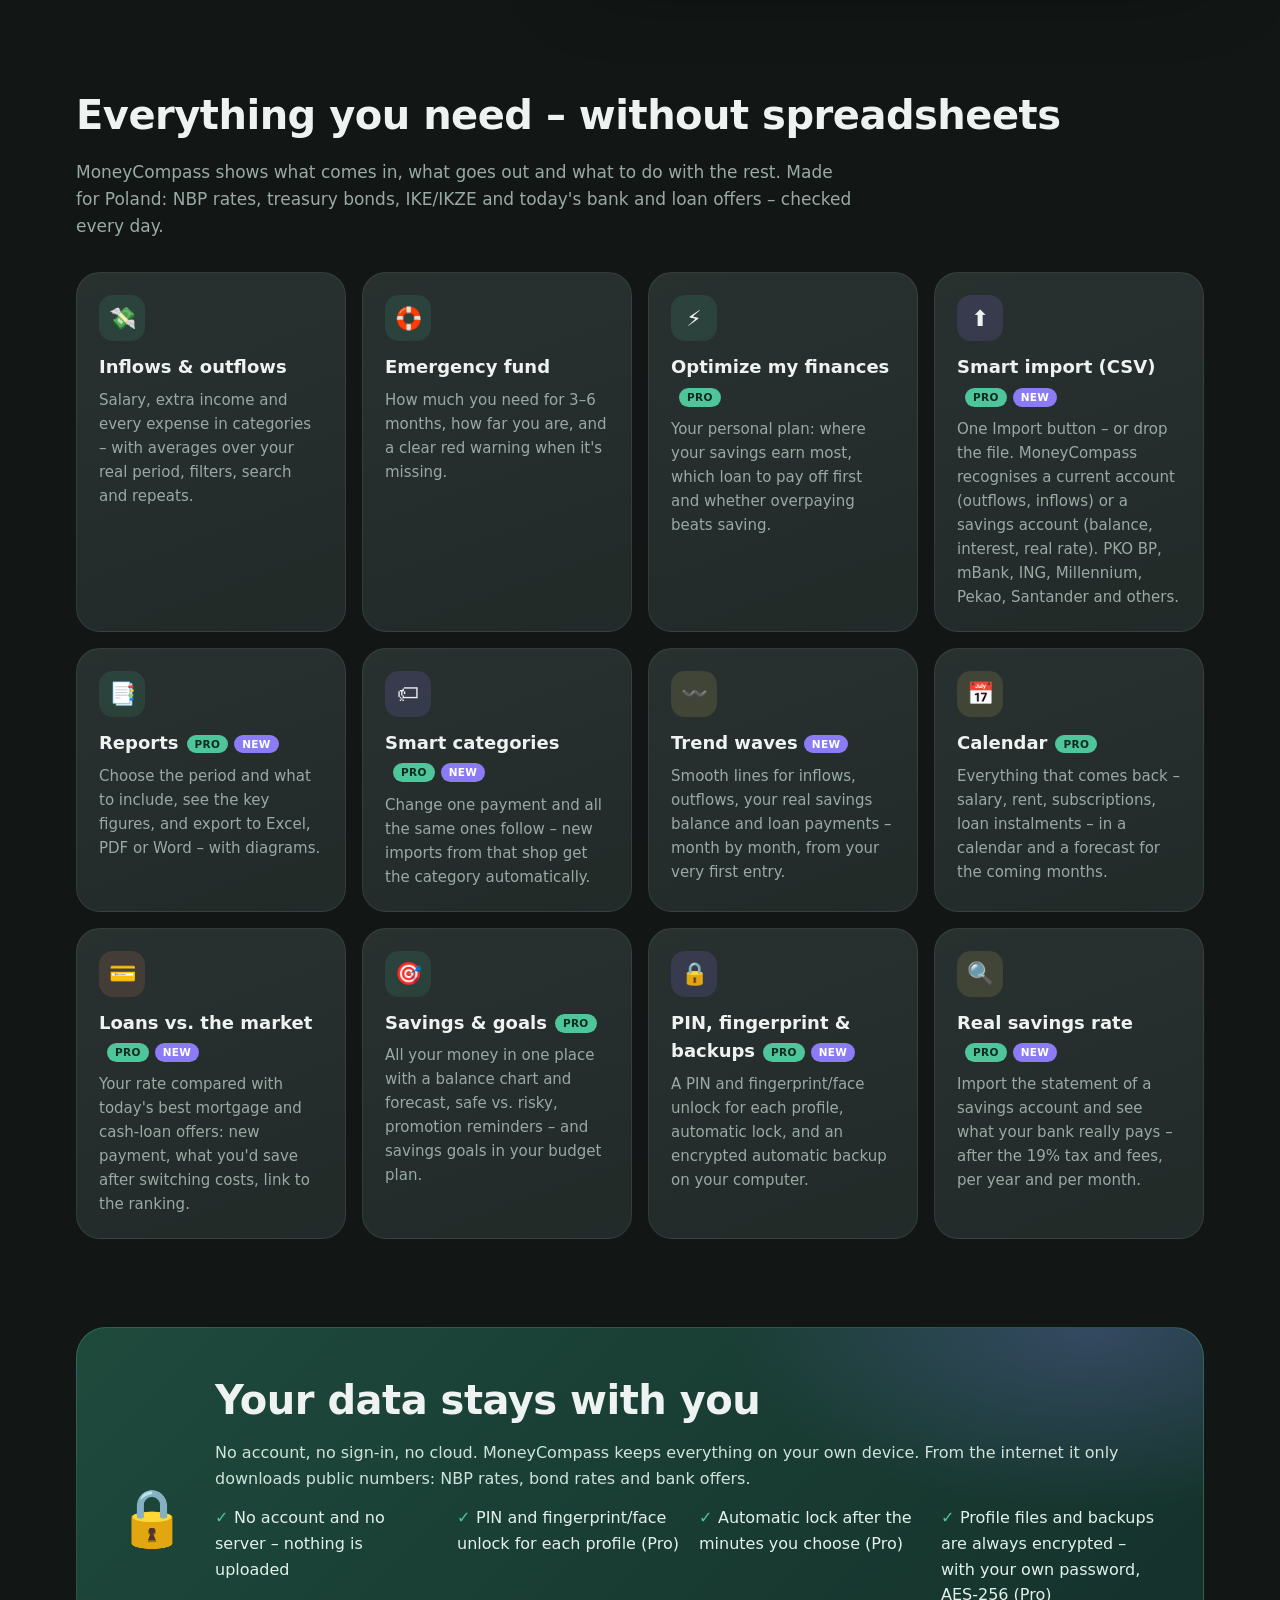
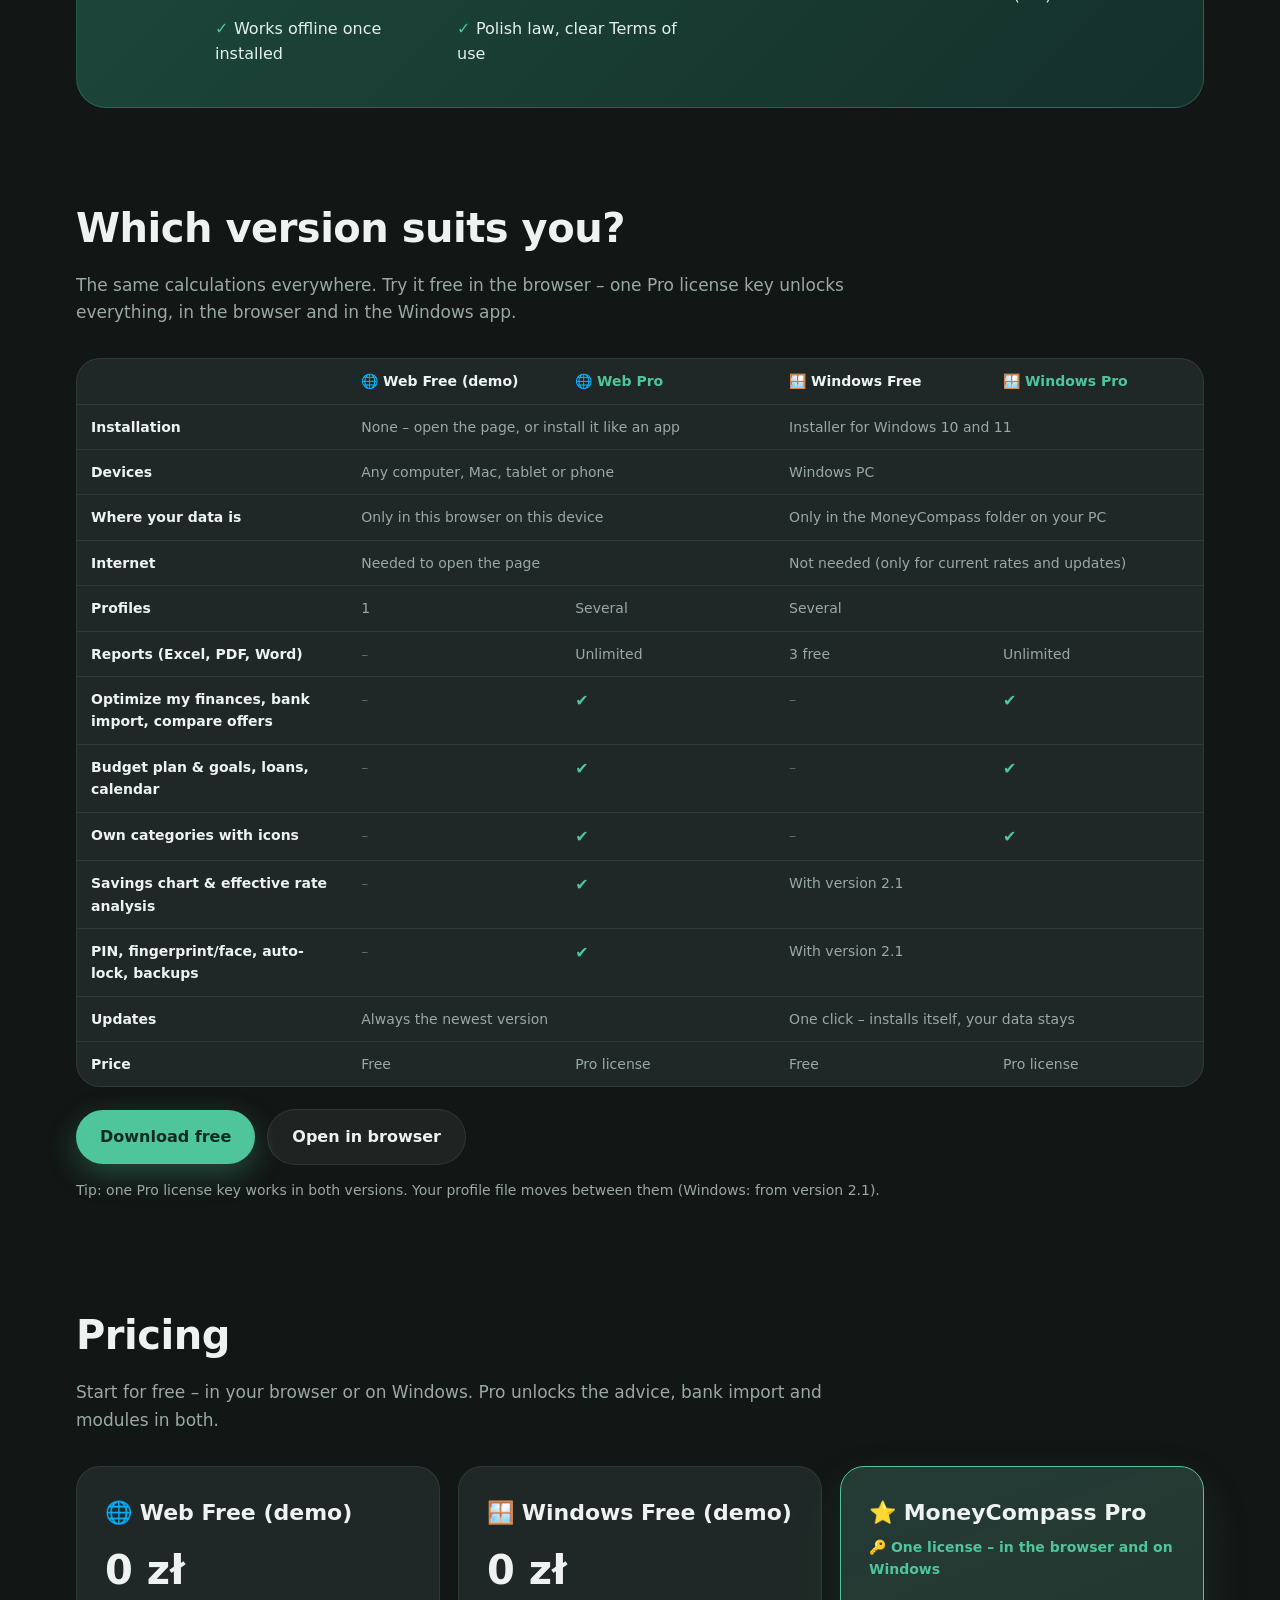
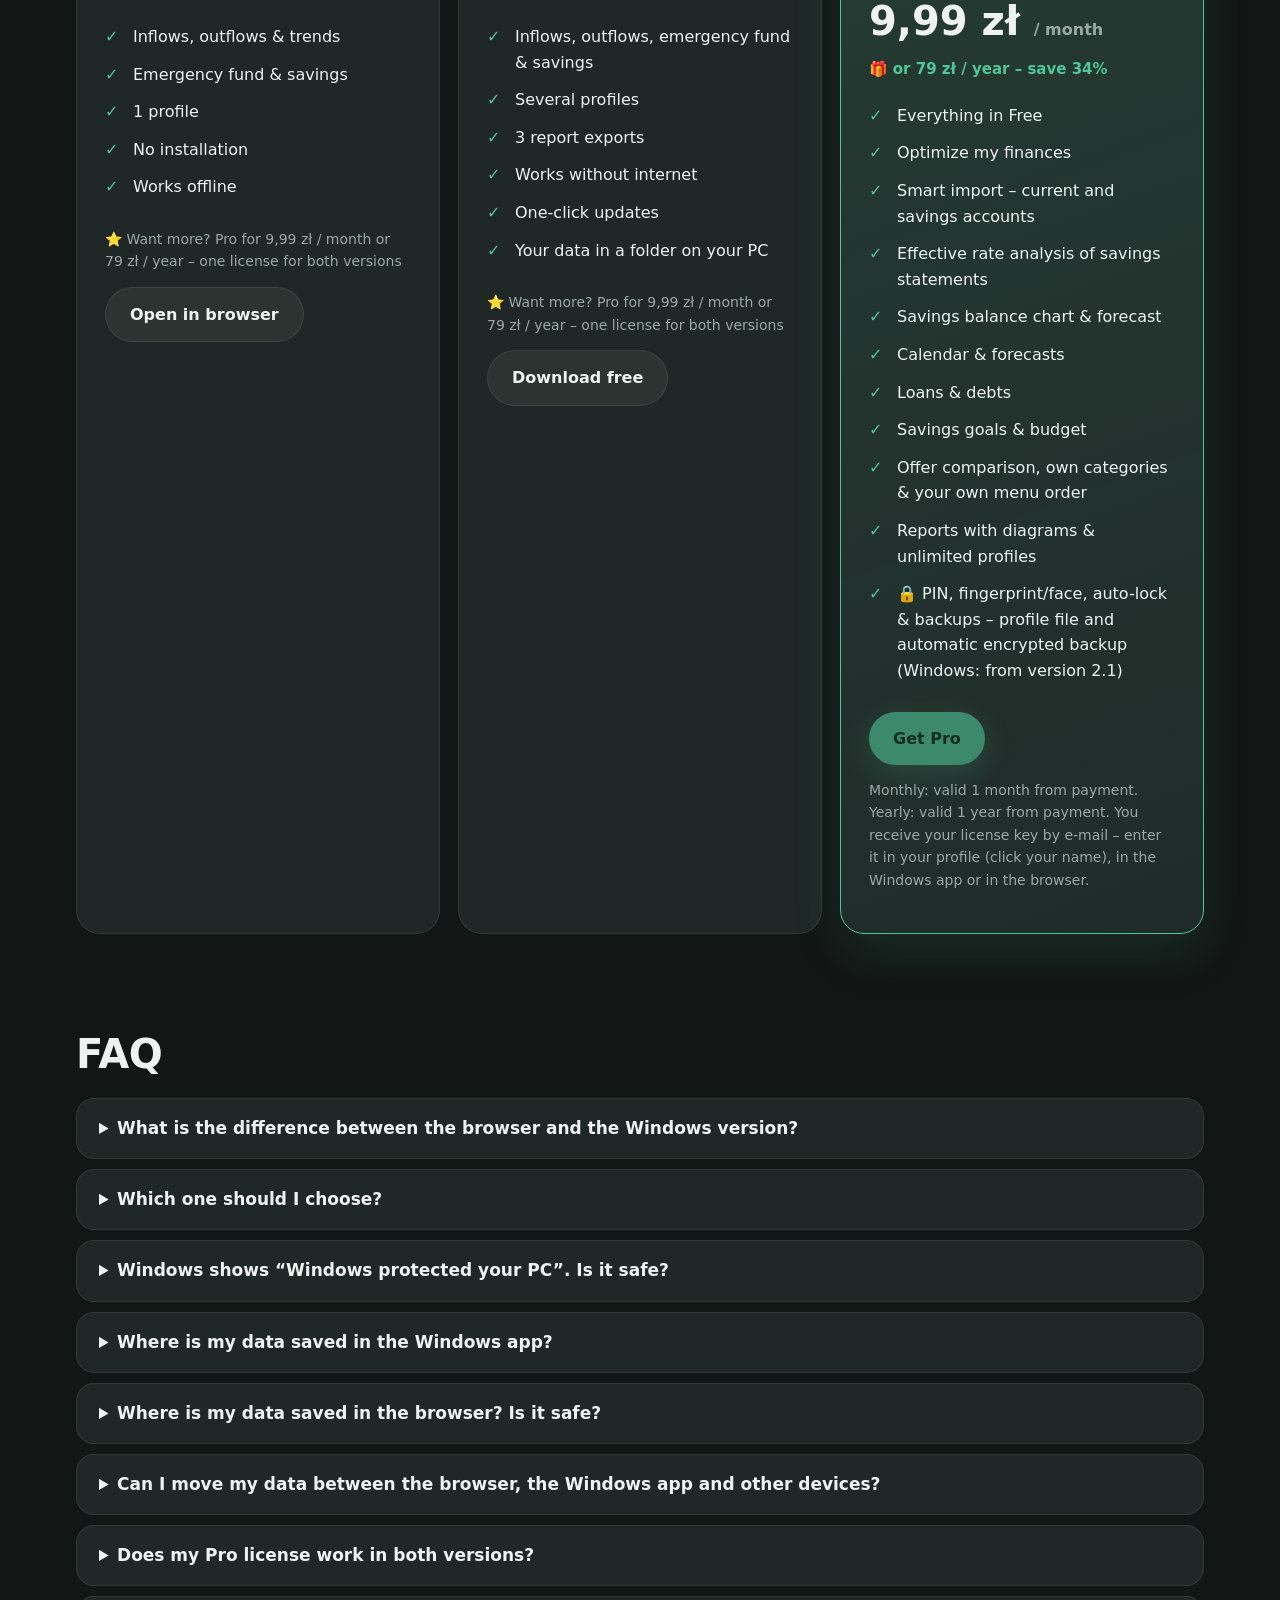
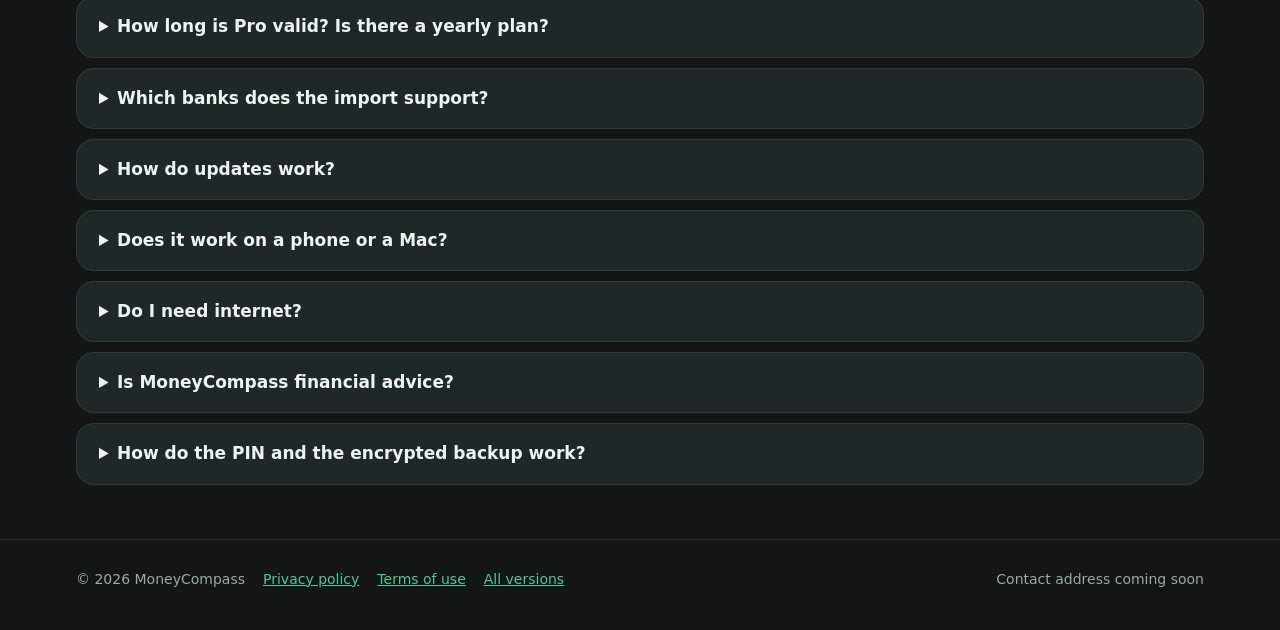
==== commit 10df62f1: "Website: use the new logo Co-Authored-By: Claude Sonnet 5.5 <noreply@anthropic.com> Claude-Session: " ====
--- a/docs/index.html
+++ b/docs/index.html
@@ -6,7 +6,7 @@
 <title>MoneyCompass – your money, in the right direction</title>
 <meta name="description" content="MoneyCompass: personal finance in your browser and on Windows. Inflows, outflows, savings, loans, emergency fund, bank import and a personal plan – private, on your own device.">
 <meta name="theme-color" content="#121615">
-<link rel="icon" href="logo.svg" type="image/svg+xml">
+<link rel="icon" href="logo.svg?v=2" type="image/svg+xml">
 <style>
   /* Emerald – the same look as the MoneyCompass web app */
   :root {
@@ -159,7 +159,7 @@
 <body>
 <header>
   <div class="wrap top">
-    <a class="brand" href="#"><img src="logo.svg" alt=""> MoneyCompass</a>
+    <a class="brand" href="#"><img src="logo.svg?v=2" alt=""> MoneyCompass</a>
     <nav>
       <a class="link" href="#features" data-t="nav_features">Funkcje</a>
       <a class="link" href="#security" data-t="nav_security">Bezpieczeństwo</a>
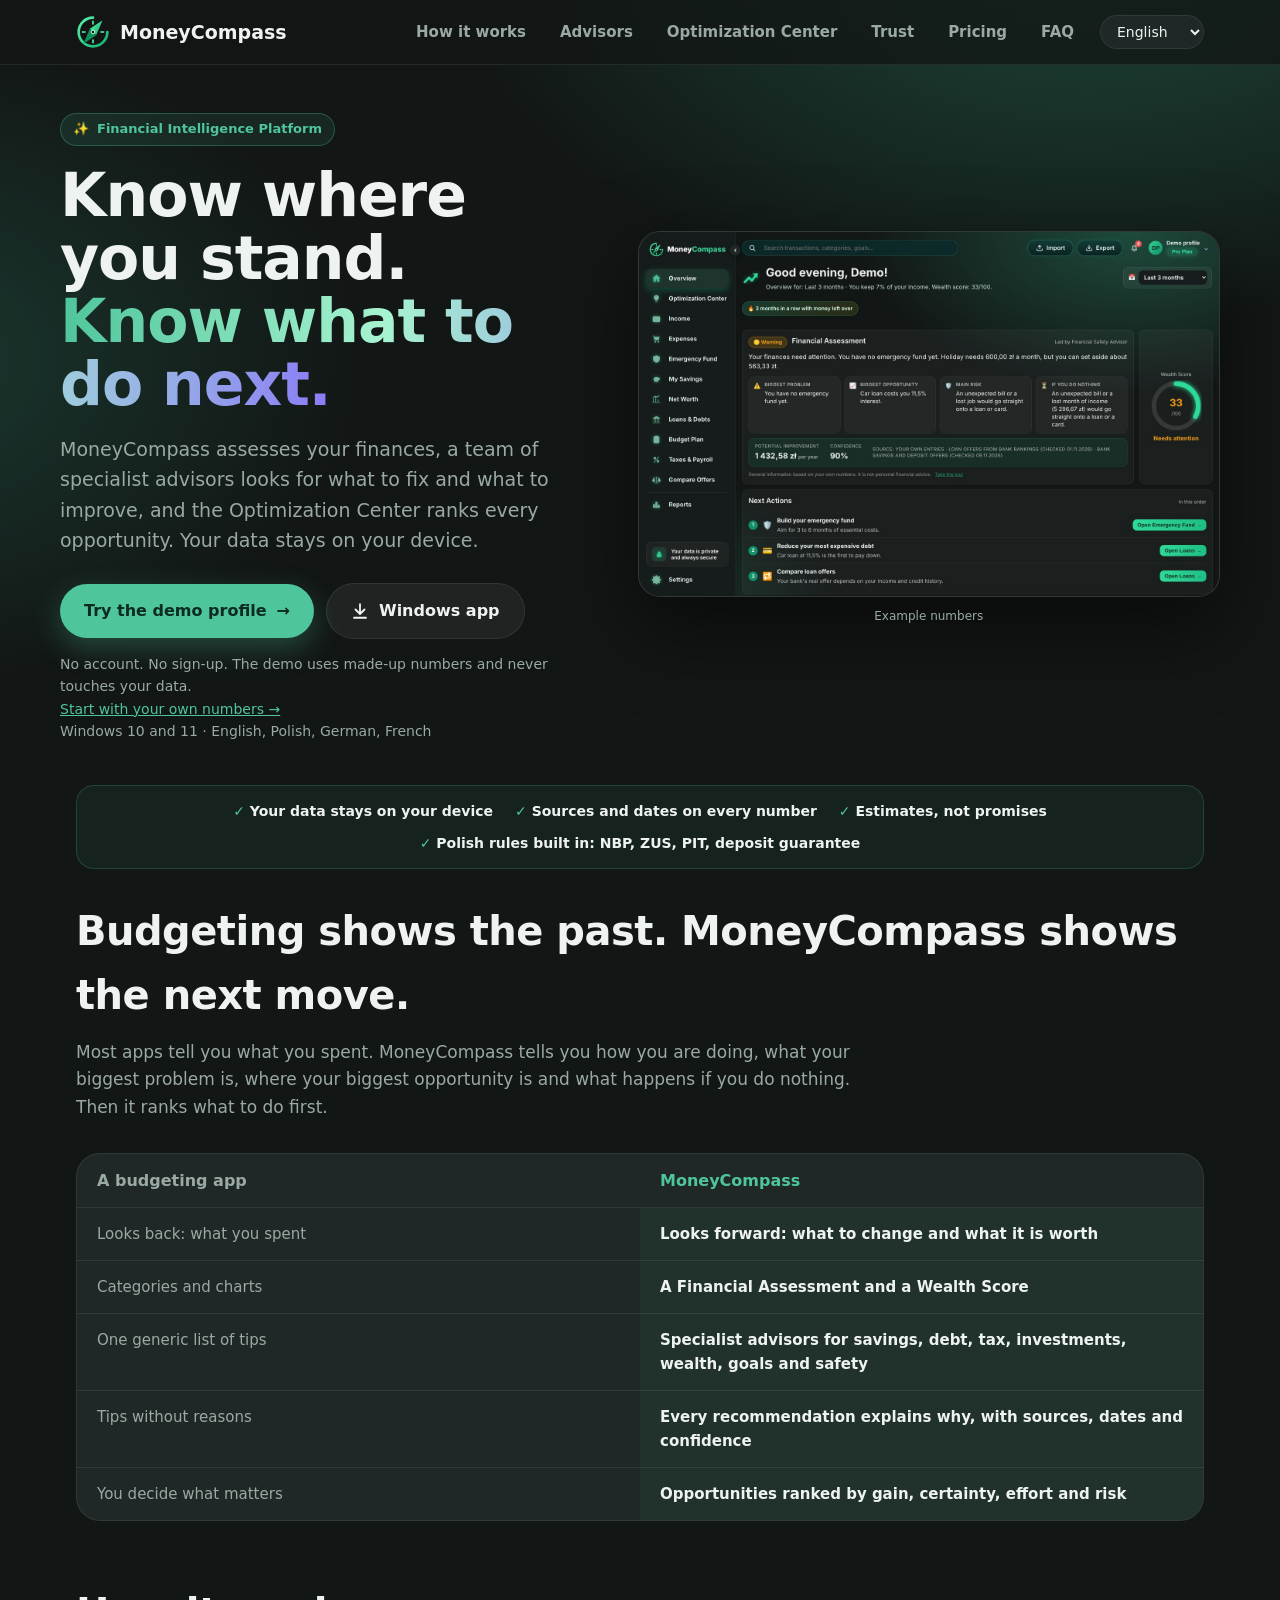
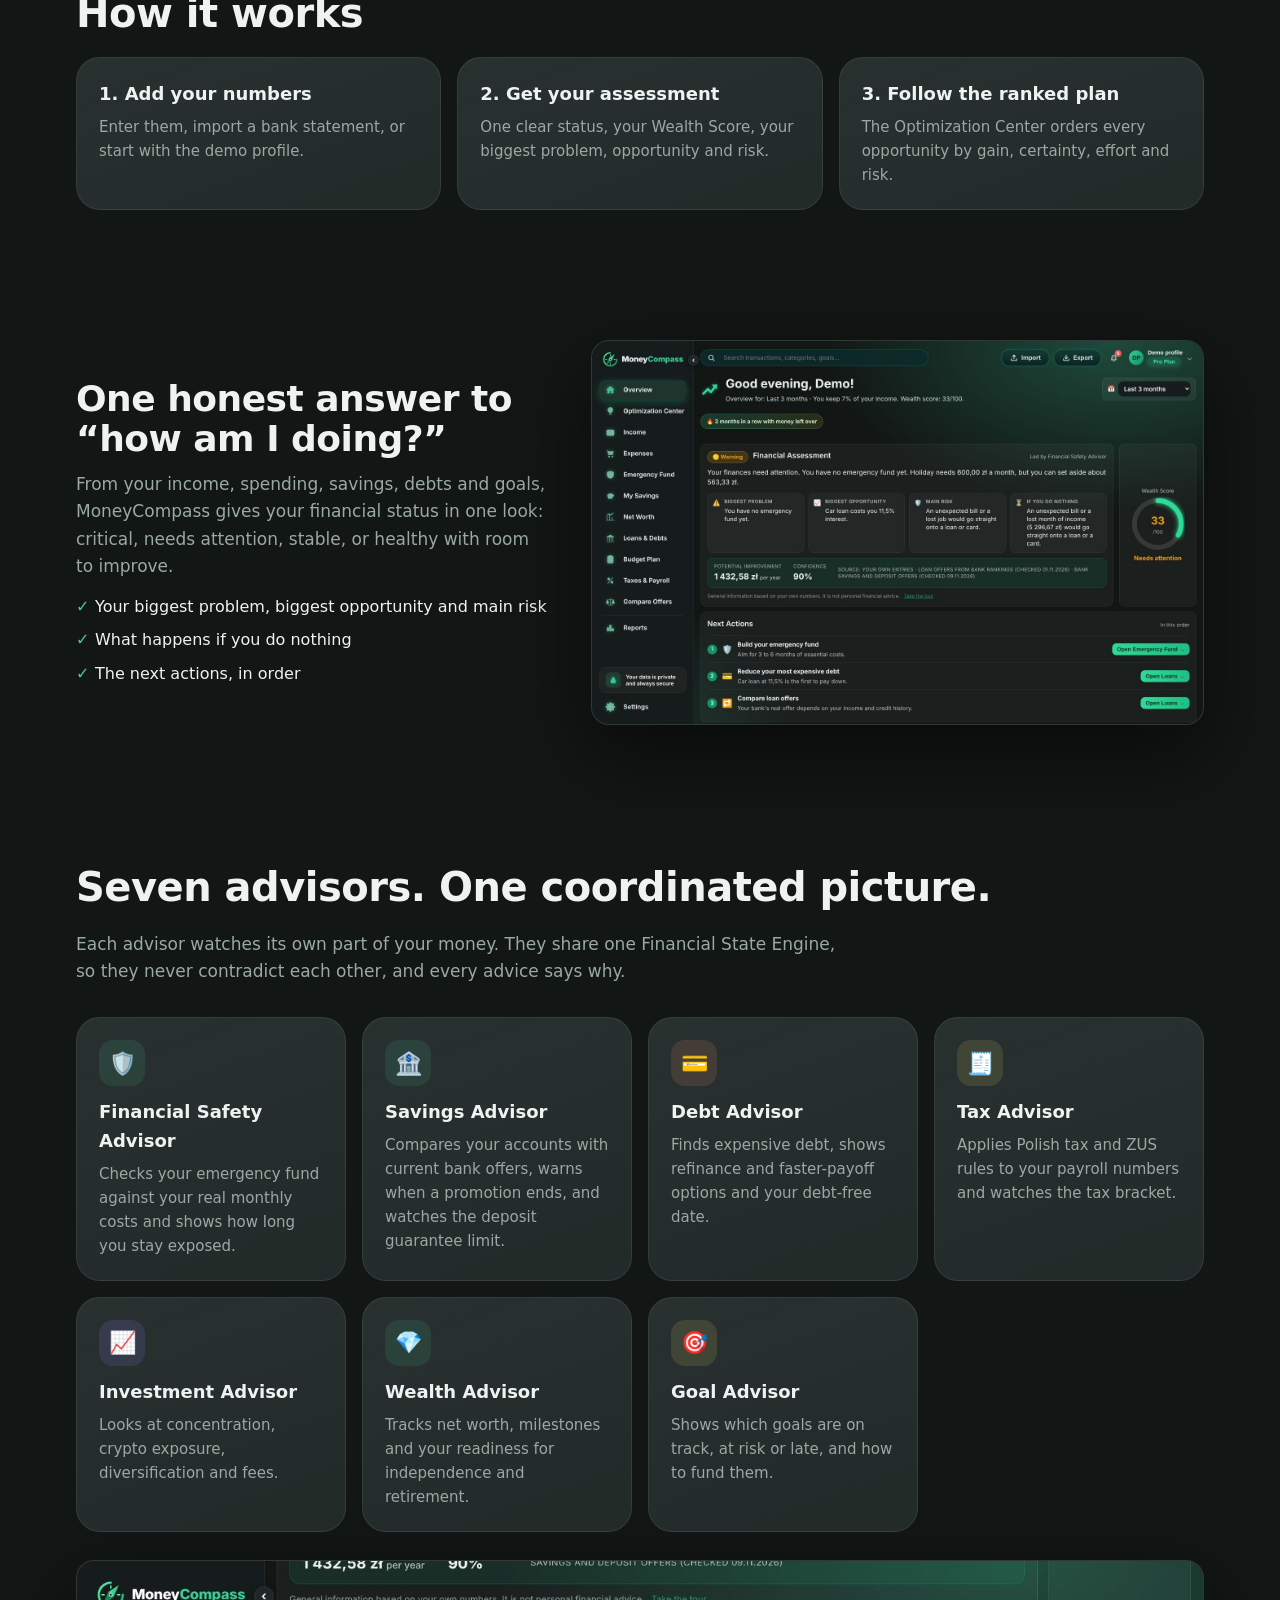
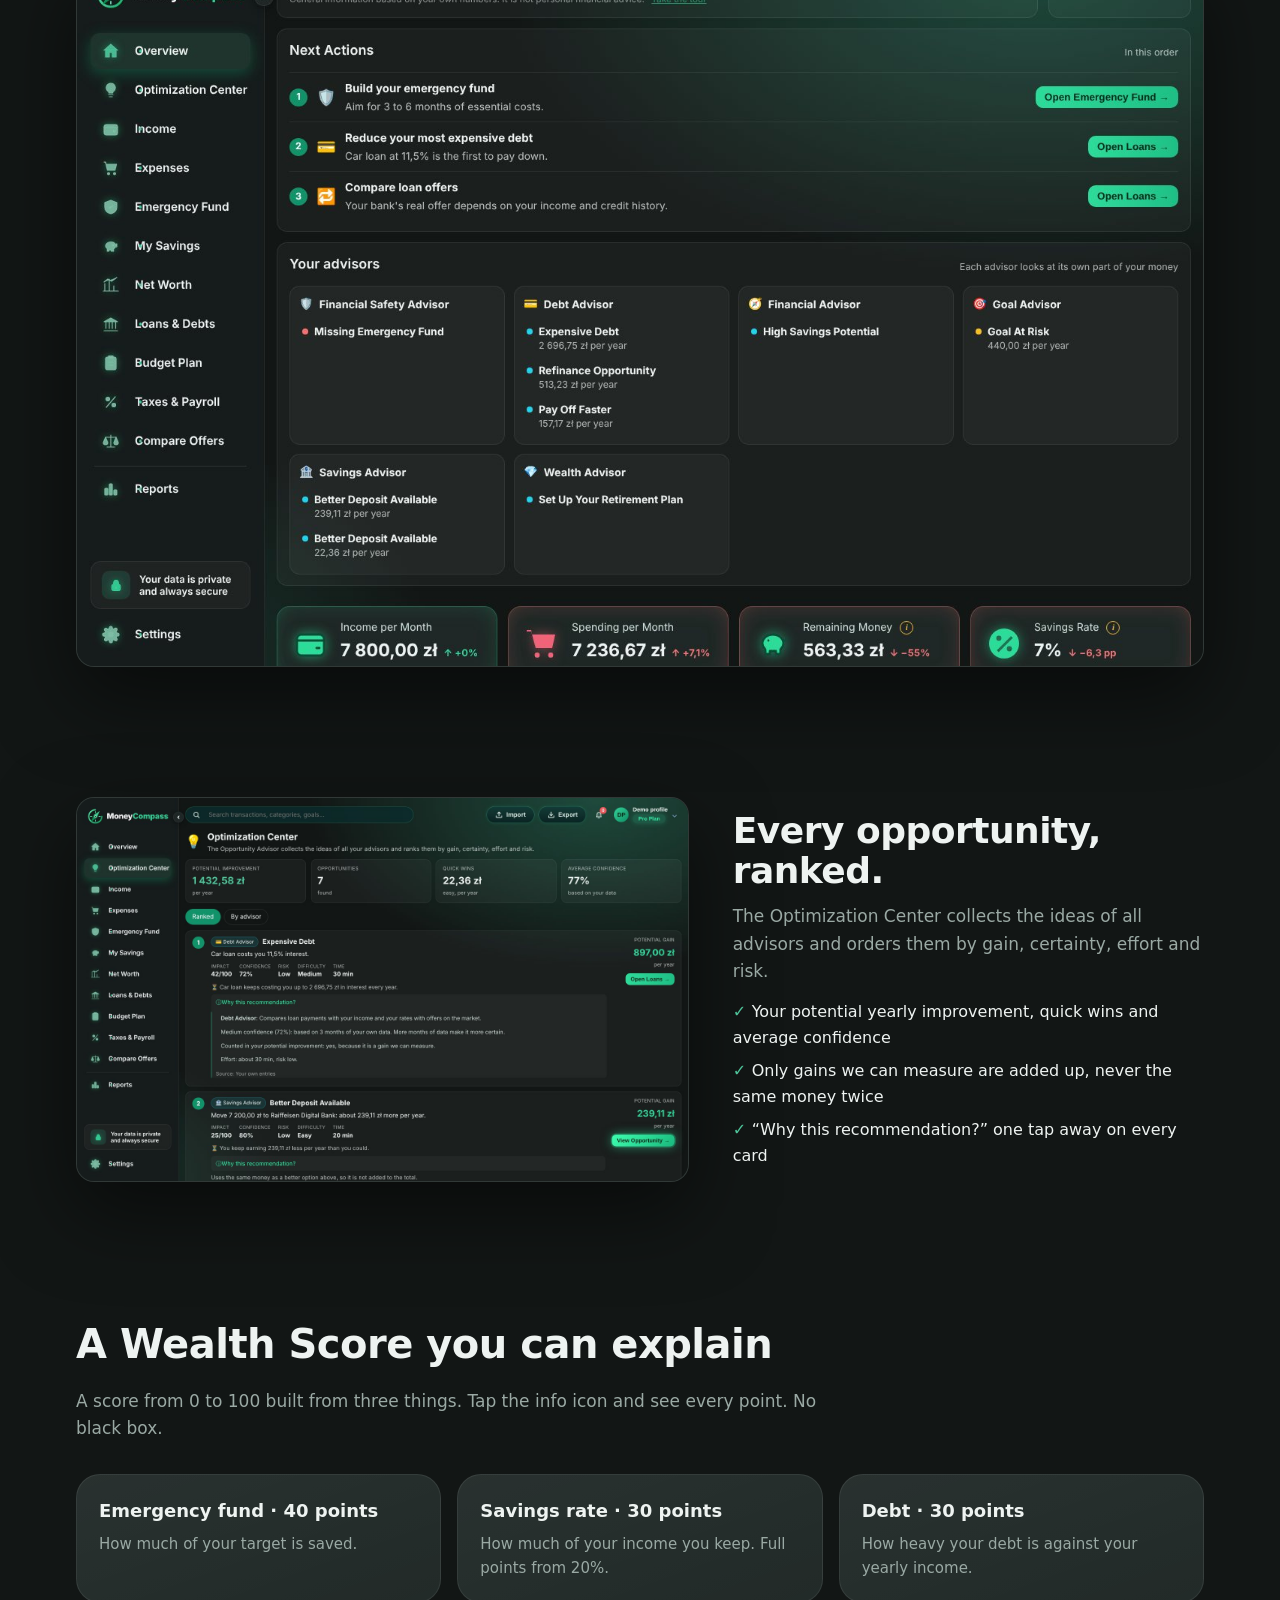
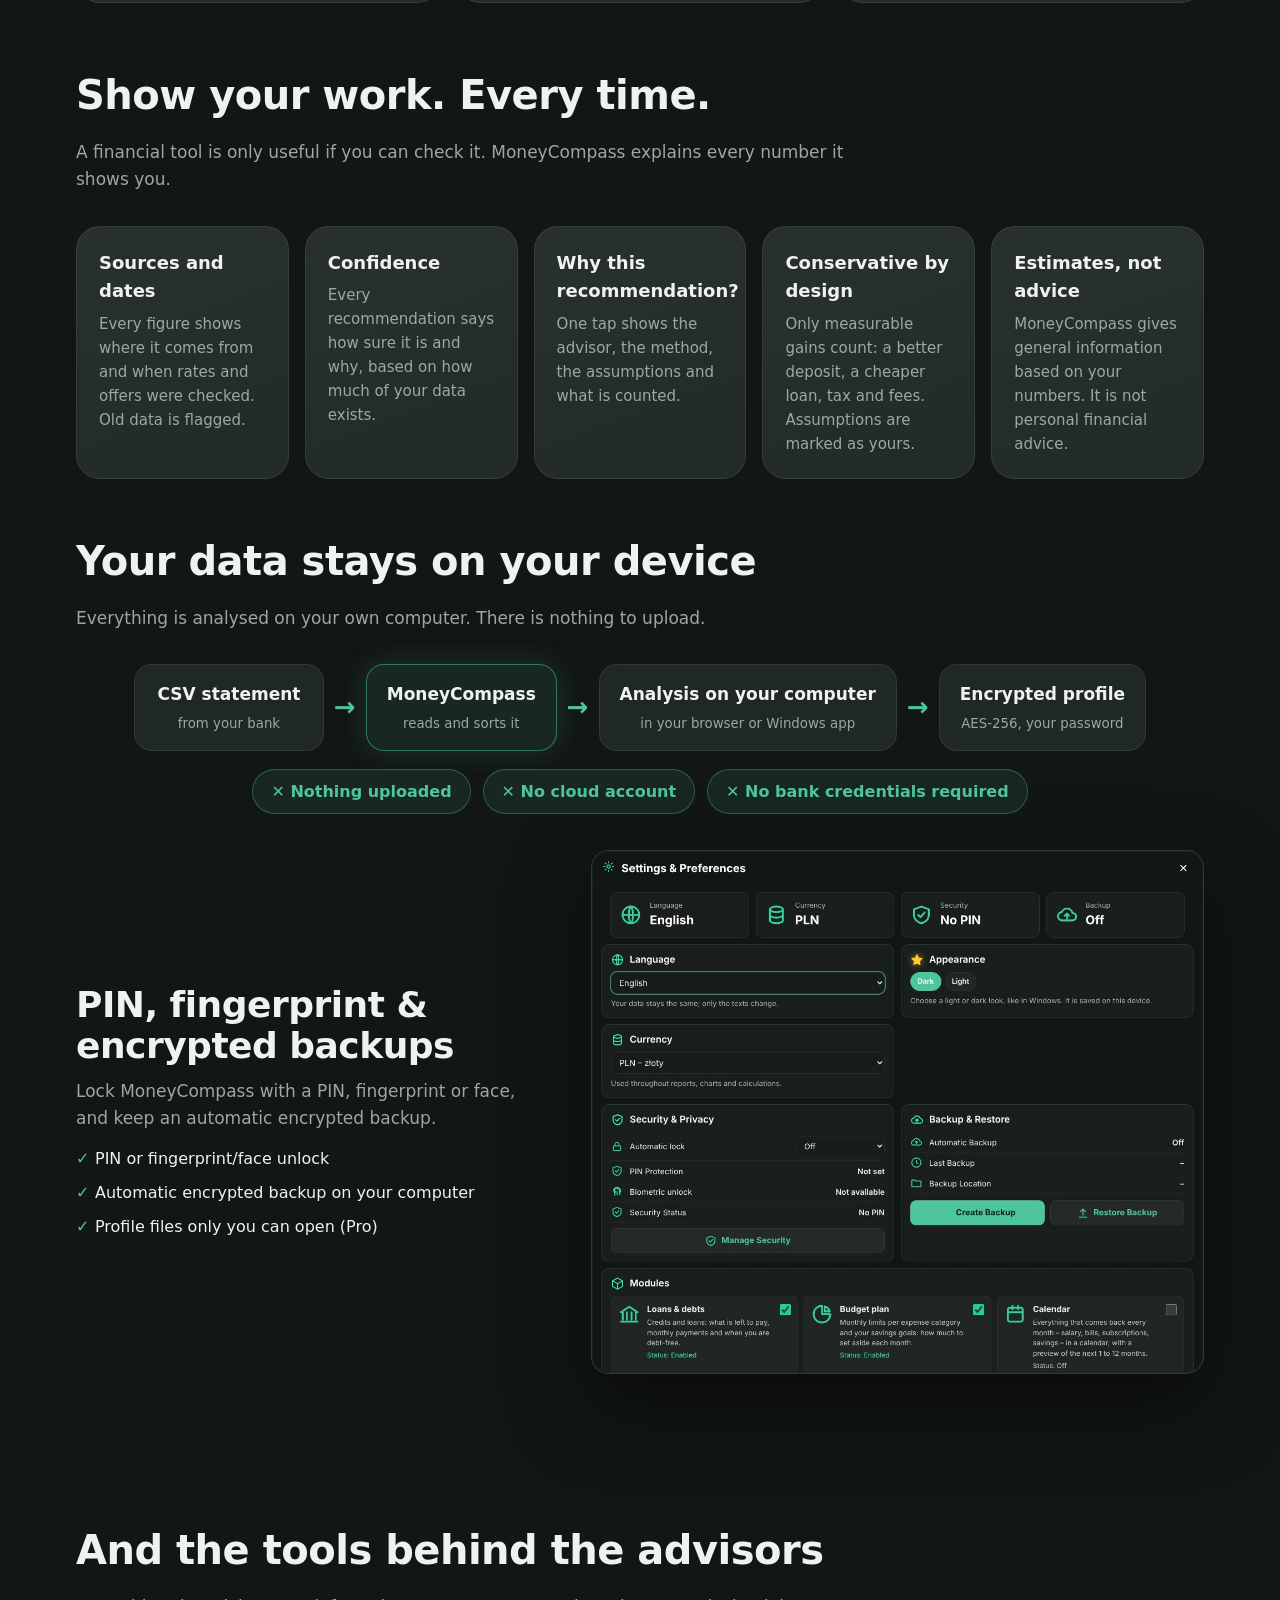
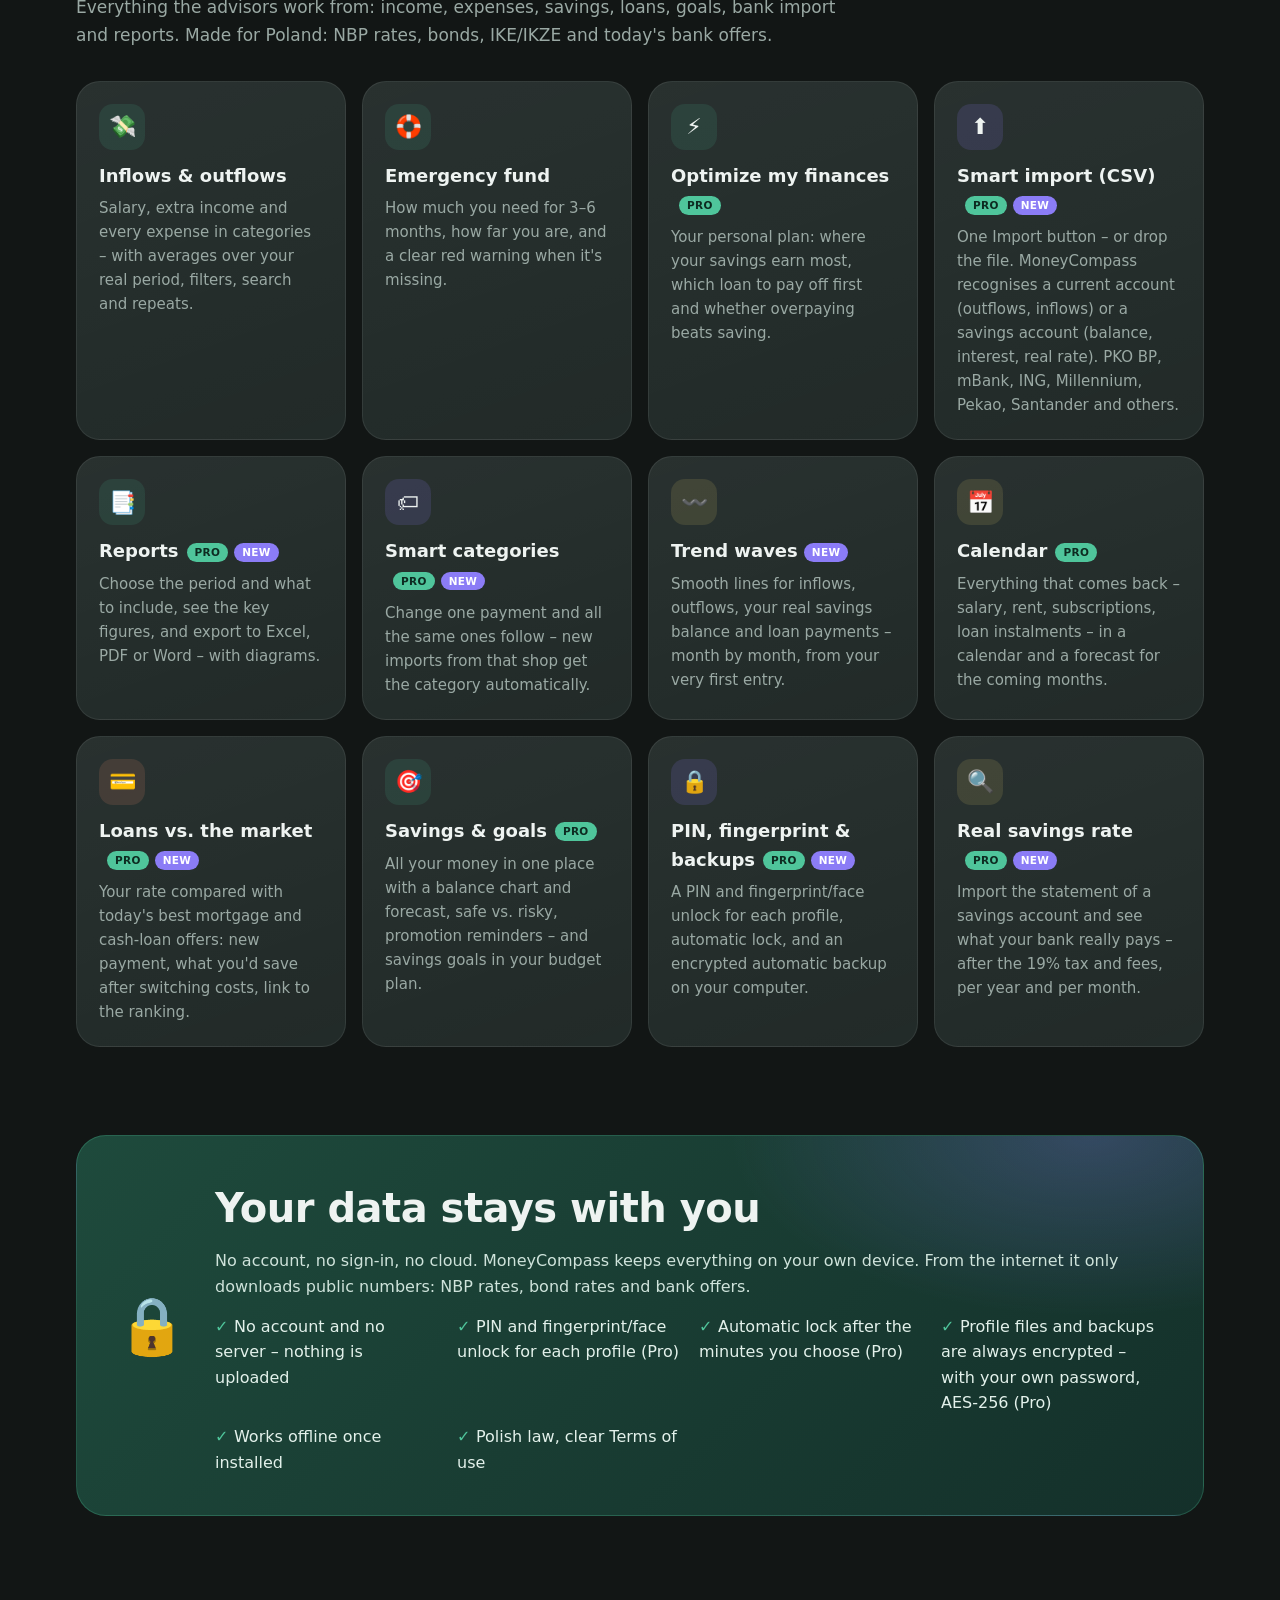
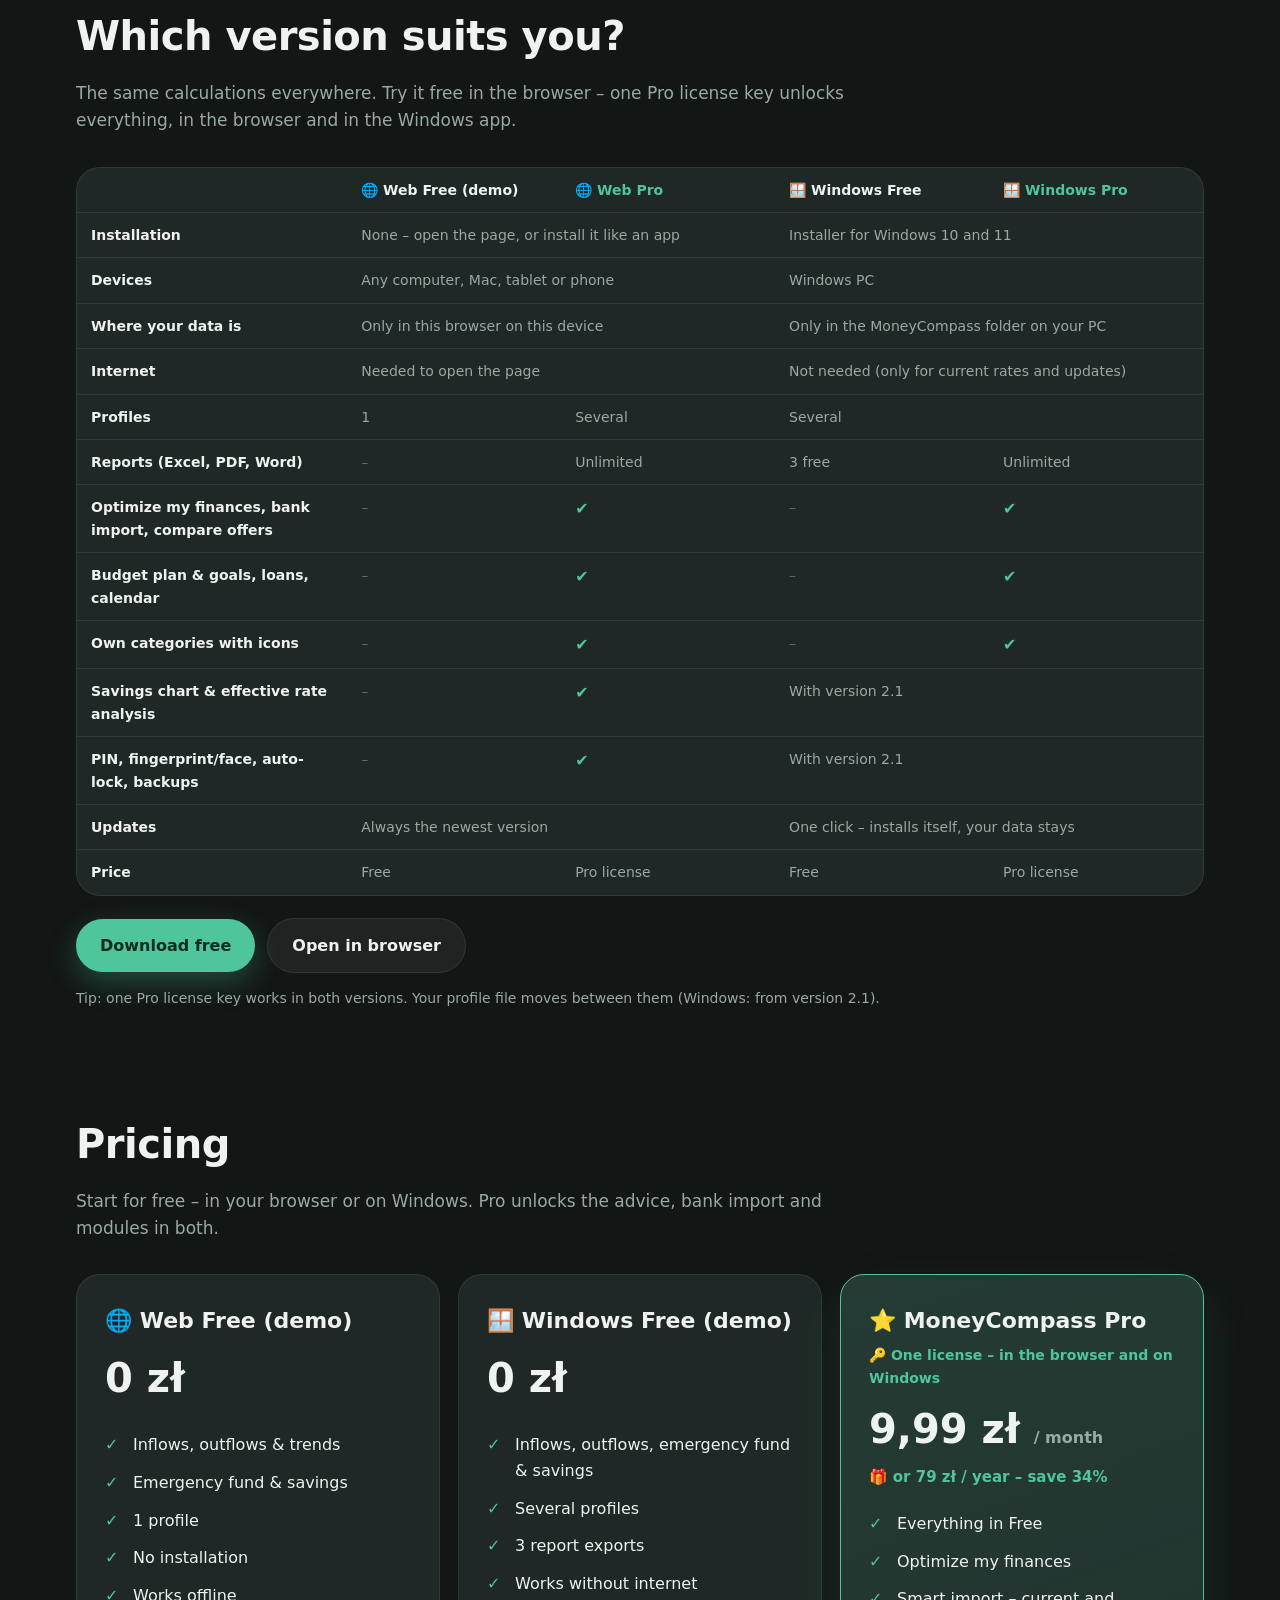
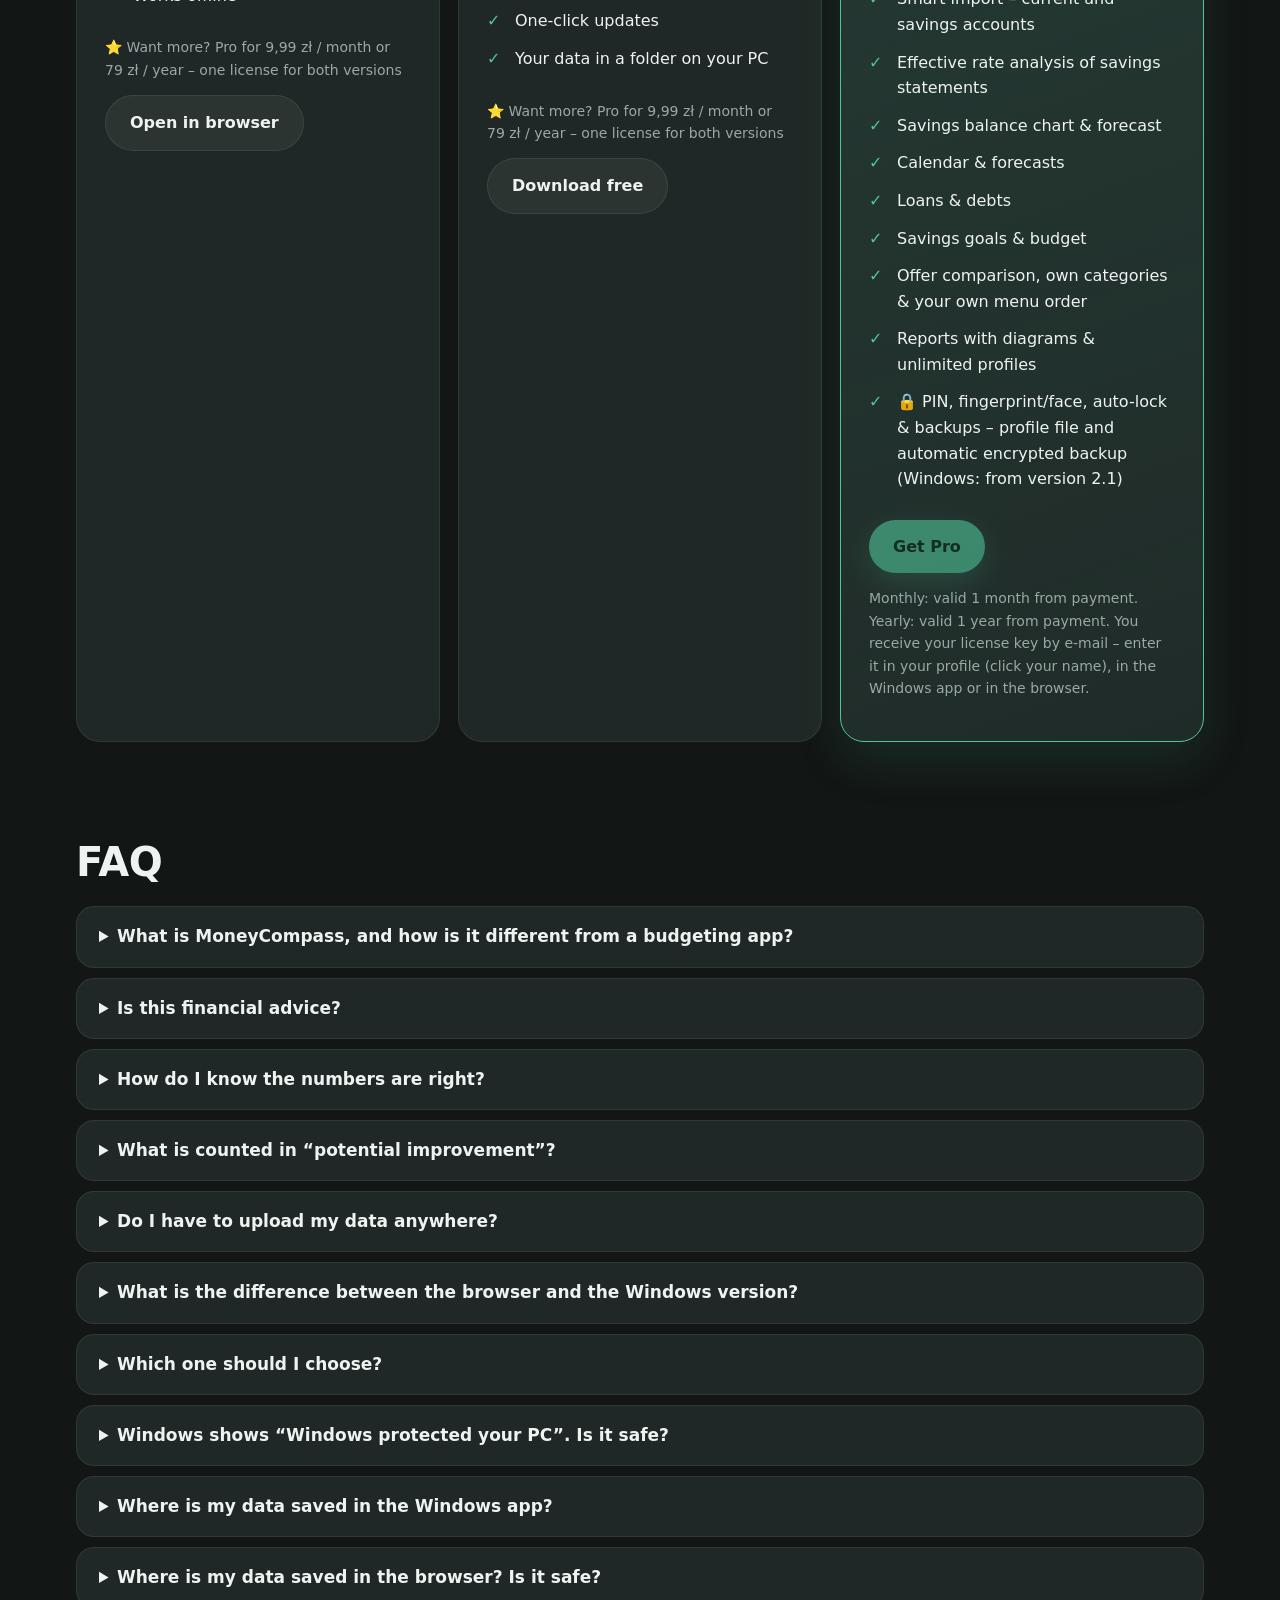
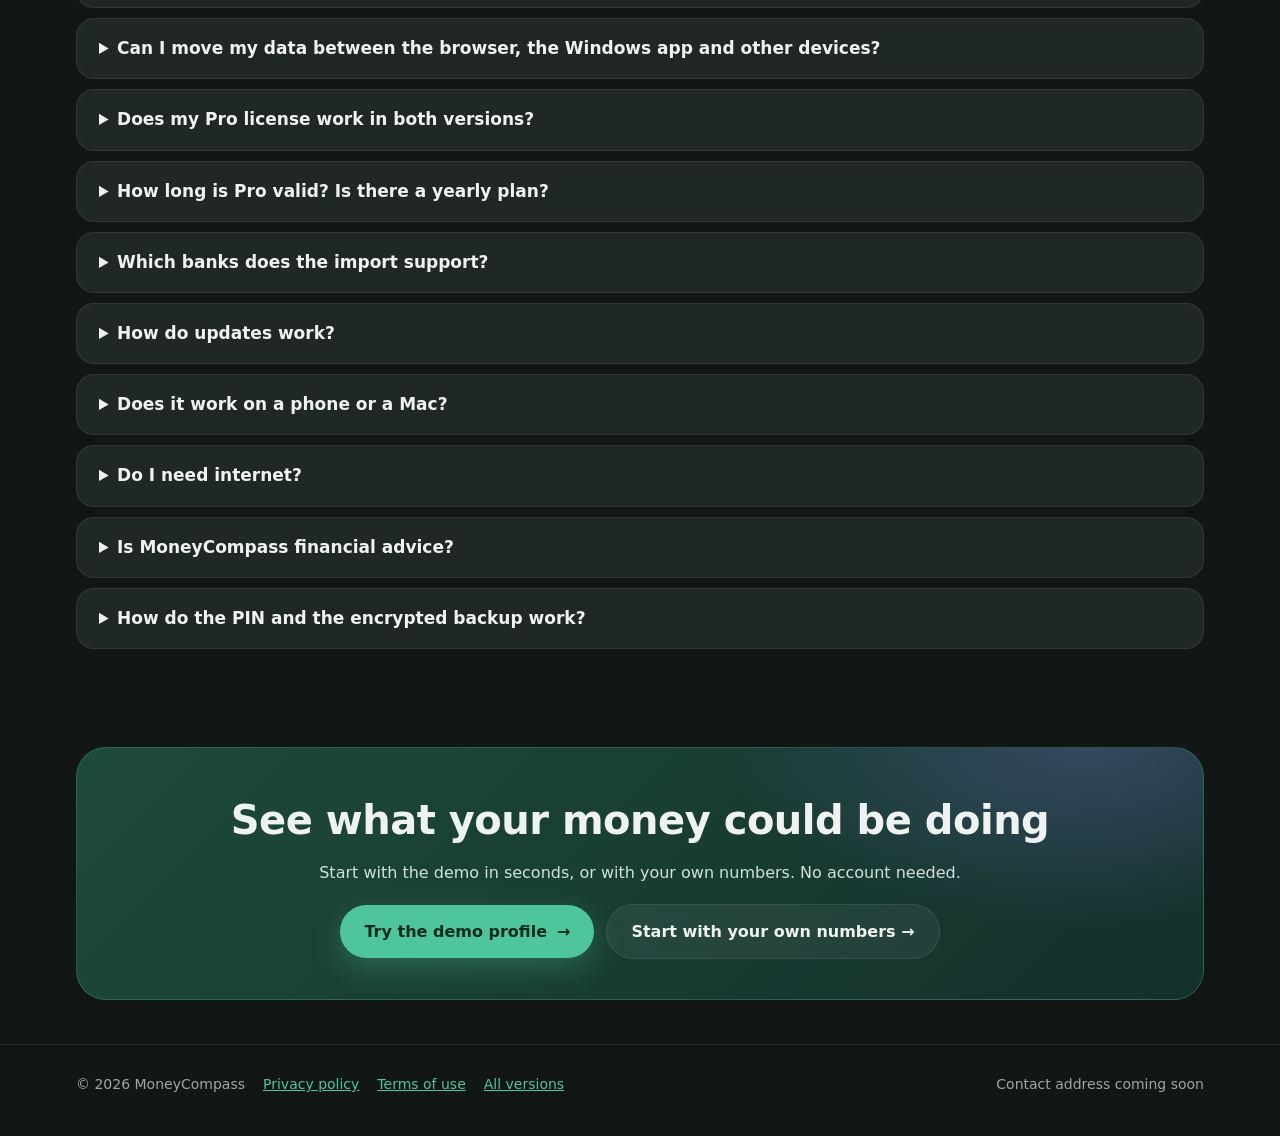
==== commit fdd161c4: "Website: reposition as Financial Intelligence Platform, new homepage in 4 languages, fresh screensho" ====
--- a/docs/index.html
+++ b/docs/index.html
@@ -3,8 +3,8 @@
 <head>
 <meta charset="utf-8">
 <meta name="viewport" content="width=device-width, initial-scale=1">
-<title>MoneyCompass – your money, in the right direction</title>
-<meta name="description" content="MoneyCompass: personal finance in your browser and on Windows. Inflows, outflows, savings, loans, emergency fund, bank import and a personal plan – private, on your own device.">
+<title>MoneyCompass – Financial Intelligence Platform</title>
+<meta name="description" content="MoneyCompass is a Financial Intelligence Platform: it assesses your finances, a team of advisors finds what to fix and improve, and the Optimization Center ranks every opportunity. Private, on your own device.">
 <meta name="theme-color" content="#121615">
 <link rel="icon" href="logo.svg?v=2" type="image/svg+xml">
 <style>
@@ -154,6 +154,21 @@
   .nots { display: flex; justify-content: center; gap: 12px; flex-wrap: wrap; }
   .nots span { background: rgba(79,197,155,.1); border: 1px solid rgba(79,197,155,.35); color: var(--hi); font-weight: 700; border-radius: 999px; padding: 9px 18px; }
   .nots span::before { content: "✕ "; }
+
+  /* Repositioned homepage */
+  .strip { display: flex; flex-wrap: wrap; gap: 10px 22px; justify-content: center; padding: 14px 18px; background: rgba(79,197,155,.07); border: 1px solid rgba(79,197,155,.22); border-radius: 18px; color: var(--ink); font-size: 14px; font-weight: 600; }
+  .strip span::before { content: "✓ "; color: var(--hi); font-weight: 800; }
+  .vs { background: var(--card); border: 1px solid var(--line); border-radius: var(--radius); overflow: hidden; }
+  .vs-h, .vs-r { display: grid; grid-template-columns: 1fr 1fr; }
+  .vs-h b, .vs-r span { padding: 14px 20px; border-bottom: 1px solid var(--line); }
+  .vs-h b { font-size: 16px; color: var(--muted); } .vs-h b.mc { color: var(--hi); }
+  .vs-r span { color: var(--muted); font-size: 15px; } .vs-r span.mc { color: var(--ink); font-weight: 600; background: rgba(79,197,155,.06); }
+  .vs-r:last-child span { border-bottom: 0; }
+  @media (max-width: 640px) { .vs-h b, .vs-r span { padding: 11px 12px; font-size: 13.5px; } }
+  .steps { grid-template-columns: repeat(auto-fit, minmax(240px, 1fr)); }
+  .band.fin { grid-template-columns: 1fr; text-align: center; justify-items: center; } .band.fin .cta { justify-content: center; }
+  .five { grid-template-columns: repeat(auto-fit, minmax(200px, 1fr)); }
+  #why, #how, #advisors, #trust, #wealthscore { padding: 30px 0; }
 </style>
 </head>
 <body>
@@ -161,9 +176,10 @@
   <div class="wrap top">
     <a class="brand" href="#"><img src="logo.svg?v=2" alt=""> MoneyCompass</a>
     <nav>
-      <a class="link" href="#features" data-t="nav_features">Funkcje</a>
-      <a class="link" href="#security" data-t="nav_security">Bezpieczeństwo</a>
-      <a class="link" href="#compare" data-t="nav_compare">Web / Windows</a>
+      <a class="link" href="#how" data-t="nav_how"></a>
+      <a class="link" href="#advisors" data-t="nav_adv"></a>
+      <a class="link" href="#optcenter" data-t="nav_oc"></a>
+      <a class="link" href="#trust" data-t="nav_trust"></a>
       <a class="link" href="#pricing" data-t="nav_pricing">Cennik</a>
       <a class="link" href="#faq" data-t="nav_faq">Pytania</a>
       <select class="lang" id="lang" aria-label="Language">
@@ -183,37 +199,56 @@
       <h1 data-t="hero_title" data-html>Twoje pieniądze, <em>we właściwym kierunku</em>.</h1>
       <p class="lead" data-t="hero_lead2"></p>
       <div class="cta">
-        <a class="btn go" href="app/"><span data-t="open_web2"></span> →</a>
+        <a class="btn go" href="app/?demo=1"><span data-t="open_web2"></span> →</a>
         <a class="btn second" id="download" href="https://github.com/siewen/MoneyCompass/releases/latest">
           <svg width="18" height="18" viewBox="0 0 24 24" fill="none" stroke="currentColor" stroke-width="2.4" stroke-linecap="round" stroke-linejoin="round"><path d="M12 3v12M6 10l6 6 6-6M4 21h16"/></svg>
           <span data-t="download_win"></span>
         </a>
       </div>
-      <p class="small"><span data-t="web_note2"></span><br><span id="version"></span><span data-t="requirements"></span></p>
+      <p class="small"><span data-t="web_note2"></span><br><a href="app/" data-t="w_own"></a><br><span id="version"></span><span data-t="requirements"></span></p>
     </div>
     <div>
-      <a class="shot hero-shot" href="shots/dash.jpg" target="_blank" rel="noopener"><img src="shots/dash.jpg" width="1680" height="1000" alt="MoneyCompass – Financial Dashboard"></a>
+      <a class="shot hero-shot" href="shots/assessment.jpg" target="_blank" rel="noopener"><img src="shots/assessment.jpg" width="1500" height="940" alt="MoneyCompass – Financial Assessment with Wealth Score"></a>
       <p class="note" data-t="pv_note">Przykładowe liczby</p>
     </div>
   </div>
-
-  <section id="found">
-    <div class="wrap">
-      <div class="stat"><span class="stat-n">3 330,84 zł</span><span class="stat-t"><b data-t="x_stat_t"></b><small data-t="x_stat_s"></small></span></div>
-      <div class="split">
-        <div class="txt"><h2 data-t="x_opt_t"></h2><p data-t="x_opt_p"></p><ul class="ticks"><li data-t="x_opt_1"></li><li data-t="x_opt_2"></li><li data-t="x_opt_3"></li></ul></div>
-        <a class="shot" href="shots/optimize.jpg" target="_blank" rel="noopener"><img src="shots/optimize.jpg" width="1280" height="780" loading="lazy" alt="Financial Optimization Center"></a>
-      </div>
-      <div class="split rev">
-        <div class="txt"><h2 data-t="x_off_t"></h2><p data-t="x_off_p"></p><ul class="ticks"><li data-t="x_off_1"></li><li data-t="x_off_2"></li><li data-t="x_off_3"></li></ul></div>
-        <a class="shot" href="shots/offer.jpg" target="_blank" rel="noopener"><img src="shots/offer.jpg" width="1180" height="644" loading="lazy" alt="Offer details"></a>
-      </div>
-      <div class="split">
-        <div class="txt"><h2 data-t="x_sav_t"></h2><p data-t="x_sav_p"></p><ul class="ticks"><li data-t="x_sav_1"></li><li data-t="x_sav_2"></li><li data-t="x_sav_3"></li></ul></div>
-        <a class="shot" href="shots/savings.jpg" target="_blank" rel="noopener"><img src="shots/savings.jpg" width="1680" height="1000" loading="lazy" alt="My Savings"></a>
-      </div>
-    </div>
-  </section>
+  <div class="wrap"><div class="strip"><span data-t="st1"></span><span data-t="st2"></span><span data-t="st3"></span><span data-t="st4"></span></div></div>
+
+  <section id="why"><div class="wrap">
+      <h2 data-t="wy_t"></h2><p class="sub" data-t="wy_s"></p>
+      <div class="vs"><div class="vs-h"><b data-t="wy_h1"></b><b class="mc" data-t="wy_h2"></b></div><div class="vs-r"><span data-t="wy1a"></span><span class="mc" data-t="wy1b"></span></div><div class="vs-r"><span data-t="wy2a"></span><span class="mc" data-t="wy2b"></span></div><div class="vs-r"><span data-t="wy3a"></span><span class="mc" data-t="wy3b"></span></div><div class="vs-r"><span data-t="wy4a"></span><span class="mc" data-t="wy4b"></span></div><div class="vs-r"><span data-t="wy5a"></span><span class="mc" data-t="wy5b"></span></div></div>
+  </div></section>
+
+  <section id="how"><div class="wrap">
+      <h2 data-t="hw_t"></h2>
+      <div class="grid steps"><div class="card"><h3 data-t="hw1_t"></h3><p data-t="hw1_p"></p></div><div class="card"><h3 data-t="hw2_t"></h3><p data-t="hw2_p"></p></div><div class="card"><h3 data-t="hw3_t"></h3><p data-t="hw3_p"></p></div></div>
+  </div></section>
+
+  <section id="assessment"><div class="wrap">
+      <div class="split"><div class="txt"><h2 data-t="as_t"></h2><p data-t="as_p"></p><ul class="ticks"><li data-t="as_1"></li><li data-t="as_2"></li><li data-t="as_3"></li></ul></div>
+        <a class="shot" href="shots/assessment.jpg" target="_blank" rel="noopener"><img src="shots/assessment.jpg" width="1500" height="940" loading="lazy" alt="Financial Assessment"></a></div>
+  </div></section>
+
+  <section id="advisors"><div class="wrap">
+      <h2 data-t="ad_t"></h2><p class="sub" data-t="ad_s"></p>
+      <div class="grid"><div class="card "><div class="ic">🛡️</div><h3 data-t="ad1_t"></h3><p data-t="ad1_p"></p></div><div class="card "><div class="ic">🏦</div><h3 data-t="ad2_t"></h3><p data-t="ad2_p"></p></div><div class="card coral"><div class="ic">💳</div><h3 data-t="ad3_t"></h3><p data-t="ad3_p"></p></div><div class="card gold"><div class="ic">🧾</div><h3 data-t="ad4_t"></h3><p data-t="ad4_p"></p></div><div class="card lav"><div class="ic">📈</div><h3 data-t="ad5_t"></h3><p data-t="ad5_p"></p></div><div class="card "><div class="ic">💎</div><h3 data-t="ad6_t"></h3><p data-t="ad6_p"></p></div><div class="card gold"><div class="ic">🎯</div><h3 data-t="ad7_t"></h3><p data-t="ad7_p"></p></div></div>
+      <a class="shot" style="margin-top:28px" href="shots/advisors.jpg" target="_blank" rel="noopener"><img src="shots/advisors.jpg" width="1500" height="940" loading="lazy" alt="Your advisors"></a>
+  </div></section>
+
+  <section id="optcenter"><div class="wrap">
+      <div class="split rev"><div class="txt"><h2 data-t="oc_t"></h2><p data-t="oc_p"></p><ul class="ticks"><li data-t="oc_1"></li><li data-t="oc_2"></li><li data-t="oc_3"></li></ul></div>
+        <a class="shot" href="shots/optcenter2.jpg" target="_blank" rel="noopener"><img src="shots/optcenter2.jpg" width="1500" height="940" loading="lazy" alt="Optimization Center"></a></div>
+  </div></section>
+
+  <section id="wealthscore"><div class="wrap">
+      <h2 data-t="ws_t"></h2><p class="sub" data-t="ws_s"></p>
+      <div class="grid steps"><div class="card"><h3 data-t="ws1_t"></h3><p data-t="ws1_p"></p></div><div class="card"><h3 data-t="ws2_t"></h3><p data-t="ws2_p"></p></div><div class="card"><h3 data-t="ws3_t"></h3><p data-t="ws3_p"></p></div></div>
+  </div></section>
+
+  <section id="trust"><div class="wrap">
+      <h2 data-t="tr_t"></h2><p class="sub" data-t="tr_s"></p>
+      <div class="grid five"><div class="card"><h3 data-t="tr1_t"></h3><p data-t="tr1_p"></p></div><div class="card"><h3 data-t="tr2_t"></h3><p data-t="tr2_p"></p></div><div class="card"><h3 data-t="tr3_t"></h3><p data-t="tr3_p"></p></div><div class="card"><h3 data-t="tr4_t"></h3><p data-t="tr4_p"></p></div><div class="card"><h3 data-t="tr5_t"></h3><p data-t="tr5_p"></p></div></div>
+  </div></section>
 
   <section id="local">
     <div class="wrap">
@@ -358,6 +393,11 @@
   <section id="faq">
     <div class="wrap">
       <h2 data-t="q_title"></h2>
+      <details><summary data-t="q15"></summary><p data-t="a15"></p></details>
+      <details><summary data-t="q16"></summary><p data-t="a16"></p></details>
+      <details><summary data-t="q17"></summary><p data-t="a17"></p></details>
+      <details><summary data-t="q18"></summary><p data-t="a18"></p></details>
+      <details><summary data-t="q19"></summary><p data-t="a19"></p></details>
       <details><summary data-t="q1"></summary><p data-t="a1"></p></details>
       <details><summary data-t="q2"></summary><p data-t="a2"></p></details>
       <details><summary data-t="q3"></summary><p data-t="a3"></p></details>
@@ -374,6 +414,8 @@
       <details><summary data-t="q14"></summary><p data-t="a14"></p></details>
     </div>
   </section>
+  <section id="final"><div class="wrap"><div class="band fin"><div><h2 style="margin:0" data-t="fin_t"></h2><p data-t="fin_p"></p>
+    <div class="cta" style="margin-top:18px"><a class="btn go" href="app/?demo=1"><span data-t="open_web2"></span> →</a><a class="btn second" href="app/"><span data-t="w_own"></span></a></div></div></div></div></section>
 </main>
 
 <footer>
@@ -989,6 +1031,9 @@
 
 const T11 = {"en": {"hero_title": "Find out where you can <em>save money</em>.", "hero_lead2": "MoneyCompass reads your bank statement and shows how much you could save each year – better savings accounts, cheaper loans, smaller costs. Your data never leaves your device.", "x_stat_t": "Potential annual savings found", "x_stat_s": "Example from the demo data – yours will differ", "x_opt_t": "A plan to get more from your money", "x_opt_p": "The Financial Optimization Center turns your numbers into a short list of actions, with the yearly gain for each.", "x_opt_1": "Your top opportunity first, with the amount you gain", "x_opt_2": "Health check against common rules of thumb", "x_opt_3": "Every score explains how it was calculated", "x_off_t": "See which bank offer really pays most", "x_off_p": "Rates in the rankings look alike – after limits, promo periods and the 19% Belka tax they are not.", "x_off_1": "What you keep after tax, for your own amount", "x_off_2": "What we like and what we don't about every offer", "x_off_3": "Compare offers side by side", "x_sav_t": "Savings, goals and your real savings rate", "x_sav_p": "All your accounts in one place – with the rate you really earn, after tax and fees.", "x_sav_1": "Real savings rate, not the advertised one", "x_sav_2": "Import a savings statement: balance and interest month by month", "x_sav_3": "Moves that would earn more, with the gain per year", "x_loc_t": "Your data stays on your device", "x_loc_s": "Everything is analysed on your own computer. There is nothing to upload.", "x_f1": "CSV statement", "x_f1s": "from your bank", "x_f2s": "reads and sorts it", "x_f3": "Analysis on your computer", "x_f3s": "in your browser or Windows app", "x_f4": "Encrypted profile", "x_f4s": "AES-256, your password", "x_n1": "Nothing uploaded", "x_n2": "No cloud account", "x_n3": "No bank credentials required", "x_sec_t": "PIN, fingerprint & encrypted backups", "x_sec_p": "Lock MoneyCompass with a PIN, fingerprint or face, and keep an automatic encrypted backup.", "x_sec_1": "PIN or fingerprint/face unlock", "x_sec_2": "Automatic encrypted backup on your computer", "x_sec_3": "Profile files only you can open (Pro)"}, "pl": {"hero_title": "Zobacz, gdzie możesz <em>zaoszczędzić</em>.", "hero_lead2": "MoneyCompass czyta wyciąg z banku i pokazuje, ile możesz oszczędzić rocznie – lepsze konta oszczędnościowe, tańsze kredyty, niższe koszty. Twoje dane nie opuszczają Twojego urządzenia.", "x_stat_t": "Znaleziona potencjalna oszczędność roczna", "x_stat_s": "Przykład z danych demo – Twoja będzie inna", "x_opt_t": "Plan, jak wycisnąć więcej z pieniędzy", "x_opt_p": "Centrum optymalizacji zamienia Twoje liczby w krótką listę działań – z roczną korzyścią przy każdym.", "x_opt_1": "Najpierw największa okazja, z kwotą zysku", "x_opt_2": "Kontrola kondycji według powszechnych zasad", "x_opt_3": "Każdy wynik wyjaśnia, jak go policzono", "x_off_t": "Zobacz, która oferta banku naprawdę płaci najwięcej", "x_off_p": "Oprocentowanie w rankingach wygląda podobnie – po limitach, okresach promocji i 19% podatku Belki już nie.", "x_off_1": "Ile zostaje po podatku, dla Twojej kwoty", "x_off_2": "Co nam się podoba, a co nie w każdej ofercie", "x_off_3": "Porównuj oferty obok siebie", "x_sav_t": "Oszczędności, cele i Twoja realna stopa oszczędzania", "x_sav_p": "Wszystkie konta w jednym miejscu – z oprocentowaniem, które naprawdę zarabiasz, po podatku i opłatach.", "x_sav_1": "Realna stopa oszczędzania, nie reklamowana", "x_sav_2": "Import wyciągu z konta oszczędnościowego: saldo i odsetki miesiąc po miesiącu", "x_sav_3": "Ruchy, które zarobią więcej, z zyskiem rocznie", "x_loc_t": "Twoje dane zostają na Twoim urządzeniu", "x_loc_s": "Wszystko jest analizowane na Twoim komputerze. Nic nie trzeba wysyłać.", "x_f1": "Wyciąg CSV", "x_f1s": "z Twojego banku", "x_f2s": "czyta i porządkuje", "x_f3": "Analiza na Twoim komputerze", "x_f3s": "w przeglądarce lub aplikacji Windows", "x_f4": "Zaszyfrowany profil", "x_f4s": "AES-256, Twoje hasło", "x_n1": "Nic nie jest wysyłane", "x_n2": "Bez konta w chmurze", "x_n3": "Bez danych logowania do banku", "x_sec_t": "PIN, odcisk palca i szyfrowane kopie", "x_sec_p": "Zablokuj MoneyCompass PIN-em, odciskiem palca lub twarzą i miej automatyczną zaszyfrowaną kopię.", "x_sec_1": "PIN lub odblokowanie odciskiem palca/twarzą", "x_sec_2": "Automatyczna zaszyfrowana kopia na Twoim komputerze", "x_sec_3": "Pliki profilu, które otworzysz tylko Ty (Pro)"}, "de": {"hero_title": "Finden Sie heraus, wo Sie <em>Geld sparen</em> können.", "hero_lead2": "MoneyCompass liest Ihren Kontoauszug und zeigt, wie viel Sie pro Jahr sparen könnten – bessere Sparkonten, günstigere Kredite, geringere Kosten. Ihre Daten verlassen nie Ihr Gerät.", "x_stat_t": "Gefundenes jährliches Sparpotenzial", "x_stat_s": "Beispiel aus den Demodaten – bei Ihnen weicht es ab", "x_opt_t": "Ein Plan, mehr aus Ihrem Geld zu machen", "x_opt_p": "Das Optimierungs-Center macht aus Ihren Zahlen eine kurze Liste von Schritten – mit dem Jahresgewinn je Schritt.", "x_opt_1": "Die größte Chance zuerst, mit dem Gewinn", "x_opt_2": "Gesundheitscheck nach gängigen Faustregeln", "x_opt_3": "Jeder Wert erklärt, wie er berechnet wurde", "x_off_t": "Sehen Sie, welches Bankangebot wirklich am meisten zahlt", "x_off_p": "Zinsen in Rankings sehen ähnlich aus – nach Limits, Aktionszeiträumen und 19 % Belka-Steuer nicht mehr.", "x_off_1": "Was nach Steuern bleibt, für Ihren Betrag", "x_off_2": "Was uns an jedem Angebot gefällt und was nicht", "x_off_3": "Angebote nebeneinander vergleichen", "x_sav_t": "Ersparnisse, Ziele und Ihre echte Sparquote", "x_sav_p": "Alle Konten an einem Ort – mit dem Zins, den Sie wirklich verdienen, nach Steuern und Gebühren.", "x_sav_1": "Echte Sparquote statt der beworbenen", "x_sav_2": "Sparkontoauszug importieren: Saldo und Zinsen Monat für Monat", "x_sav_3": "Wechsel, die mehr bringen, mit dem Gewinn pro Jahr", "x_loc_t": "Ihre Daten bleiben auf Ihrem Gerät", "x_loc_s": "Alles wird auf Ihrem eigenen Computer analysiert. Es wird nichts hochgeladen.", "x_f1": "CSV-Auszug", "x_f1s": "von Ihrer Bank", "x_f2s": "liest und sortiert", "x_f3": "Analyse auf Ihrem Computer", "x_f3s": "im Browser oder in der Windows-App", "x_f4": "Verschlüsseltes Profil", "x_f4s": "AES-256, Ihr Passwort", "x_n1": "Nichts wird hochgeladen", "x_n2": "Kein Cloud-Konto", "x_n3": "Keine Bank-Zugangsdaten nötig", "x_sec_t": "PIN, Fingerabdruck & verschlüsselte Sicherungen", "x_sec_p": "Sperren Sie MoneyCompass mit PIN, Fingerabdruck oder Gesicht und behalten Sie eine automatische verschlüsselte Sicherung.", "x_sec_1": "PIN oder Entsperren per Fingerabdruck/Gesicht", "x_sec_2": "Automatische verschlüsselte Sicherung auf Ihrem Computer", "x_sec_3": "Profildateien, die nur Sie öffnen können (Pro)"}, "fr": {"hero_title": "Découvrez où vous pouvez <em>économiser</em>.", "hero_lead2": "MoneyCompass lit votre relevé bancaire et montre combien vous pourriez économiser chaque année – meilleurs livrets, crédits moins chers, coûts réduits. Vos données ne quittent jamais votre appareil.", "x_stat_t": "Économies annuelles potentielles trouvées", "x_stat_s": "Exemple tiré des données de démo – le vôtre sera différent", "x_opt_t": "Un plan pour tirer plus de votre argent", "x_opt_p": "Le centre d'optimisation transforme vos chiffres en une courte liste d'actions, avec le gain annuel de chacune.", "x_opt_1": "Votre meilleure opportunité d'abord, avec le gain", "x_opt_2": "Bilan de santé selon des règles courantes", "x_opt_3": "Chaque score explique comment il est calculé", "x_off_t": "Voyez quelle offre bancaire rapporte vraiment le plus", "x_off_p": "Les taux des classements se ressemblent – après plafonds, périodes promo et 19 % de taxe Belka, plus du tout.", "x_off_1": "Ce qu'il vous reste après impôt, pour votre montant", "x_off_2": "Ce que nous aimons et n'aimons pas dans chaque offre", "x_off_3": "Comparez les offres côte à côte", "x_sav_t": "Épargne, objectifs et votre vrai taux d'épargne", "x_sav_p": "Tous vos comptes au même endroit – avec le taux que vous gagnez vraiment, après impôt et frais.", "x_sav_1": "Vrai taux d'épargne, pas celui de la publicité", "x_sav_2": "Importez un relevé d'épargne : solde et intérêts mois par mois", "x_sav_3": "Les changements qui rapportent plus, avec le gain par an", "x_loc_t": "Vos données restent sur votre appareil", "x_loc_s": "Tout est analysé sur votre propre ordinateur. Rien à envoyer.", "x_f1": "Relevé CSV", "x_f1s": "de votre banque", "x_f2s": "le lit et le trie", "x_f3": "Analyse sur votre ordinateur", "x_f3s": "dans le navigateur ou l'application Windows", "x_f4": "Profil chiffré", "x_f4s": "AES-256, votre mot de passe", "x_n1": "Rien n'est envoyé", "x_n2": "Pas de compte cloud", "x_n3": "Aucun identifiant bancaire requis", "x_sec_t": "PIN, empreinte et sauvegardes chiffrées", "x_sec_p": "Verrouillez MoneyCompass avec un PIN, une empreinte ou le visage, et gardez une sauvegarde automatique chiffrée.", "x_sec_1": "PIN ou déverrouillage par empreinte/visage", "x_sec_2": "Sauvegarde automatique chiffrée sur votre ordinateur", "x_sec_3": "Fichiers de profil que vous seul pouvez ouvrir (Pro)"}};
 for (const l in T11) Object.assign(T[l], T11[l]);
+const T12 = {"en": {"nav_how": "How it works", "nav_adv": "Advisors", "nav_oc": "Optimization Center", "nav_trust": "Trust", "hero_badge": "Financial Intelligence Platform", "hero_title": "Know where you stand. <em>Know what to do next.</em>", "hero_lead2": "MoneyCompass assesses your finances, a team of specialist advisors looks for what to fix and what to improve, and the Optimization Center ranks every opportunity. Your data stays on your device.", "open_web2": "Try the demo profile", "web_note2": "No account. No sign-up. The demo uses made-up numbers and never touches your data.", "w_own": "Start with your own numbers →", "st1": "Your data stays on your device", "st2": "Sources and dates on every number", "st3": "Estimates, not promises", "st4": "Polish rules built in: NBP, ZUS, PIT, deposit guarantee", "wy_t": "Budgeting shows the past. MoneyCompass shows the next move.", "wy_s": "Most apps tell you what you spent. MoneyCompass tells you how you are doing, what your biggest problem is, where your biggest opportunity is and what happens if you do nothing. Then it ranks what to do first.", "wy_h1": "A budgeting app", "wy_h2": "MoneyCompass", "wy1a": "Looks back: what you spent", "wy1b": "Looks forward: what to change and what it is worth", "wy2a": "Categories and charts", "wy2b": "A Financial Assessment and a Wealth Score", "wy3a": "One generic list of tips", "wy3b": "Specialist advisors for savings, debt, tax, investments, wealth, goals and safety", "wy4a": "Tips without reasons", "wy4b": "Every recommendation explains why, with sources, dates and confidence", "wy5a": "You decide what matters", "wy5b": "Opportunities ranked by gain, certainty, effort and risk", "hw_t": "How it works", "hw1_t": "1. Add your numbers", "hw1_p": "Enter them, import a bank statement, or start with the demo profile.", "hw2_t": "2. Get your assessment", "hw2_p": "One clear status, your Wealth Score, your biggest problem, opportunity and risk.", "hw3_t": "3. Follow the ranked plan", "hw3_p": "The Optimization Center orders every opportunity by gain, certainty, effort and risk.", "as_t": "One honest answer to “how am I doing?”", "as_p": "From your income, spending, savings, debts and goals, MoneyCompass gives your financial status in one look: critical, needs attention, stable, or healthy with room to improve.", "as_1": "Your biggest problem, biggest opportunity and main risk", "as_2": "What happens if you do nothing", "as_3": "The next actions, in order", "ad_t": "Seven advisors. One coordinated picture.", "ad_s": "Each advisor watches its own part of your money. They share one Financial State Engine, so they never contradict each other, and every advice says why.", "ad1_t": "Financial Safety Advisor", "ad1_p": "Checks your emergency fund against your real monthly costs and shows how long you stay exposed.", "ad2_t": "Savings Advisor", "ad2_p": "Compares your accounts with current bank offers, warns when a promotion ends, and watches the deposit guarantee limit.", "ad3_t": "Debt Advisor", "ad3_p": "Finds expensive debt, shows refinance and faster-payoff options and your debt-free date.", "ad4_t": "Tax Advisor", "ad4_p": "Applies Polish tax and ZUS rules to your payroll numbers and watches the tax bracket.", "ad5_t": "Investment Advisor", "ad5_p": "Looks at concentration, crypto exposure, diversification and fees.", "ad6_t": "Wealth Advisor", "ad6_p": "Tracks net worth, milestones and your readiness for independence and retirement.", "ad7_t": "Goal Advisor", "ad7_p": "Shows which goals are on track, at risk or late, and how to fund them.", "oc_t": "Every opportunity, ranked.", "oc_p": "The Optimization Center collects the ideas of all advisors and orders them by gain, certainty, effort and risk.", "oc_1": "Your potential yearly improvement, quick wins and average confidence", "oc_2": "Only gains we can measure are added up, never the same money twice", "oc_3": "“Why this recommendation?” one tap away on every card", "ws_t": "A Wealth Score you can explain", "ws_s": "A score from 0 to 100 built from three things. Tap the info icon and see every point. No black box.", "ws1_t": "Emergency fund · 40 points", "ws1_p": "How much of your target is saved.", "ws2_t": "Savings rate · 30 points", "ws2_p": "How much of your income you keep. Full points from 20%.", "ws3_t": "Debt · 30 points", "ws3_p": "How heavy your debt is against your yearly income.", "tr_t": "Show your work. Every time.", "tr_s": "A financial tool is only useful if you can check it. MoneyCompass explains every number it shows you.", "tr1_t": "Sources and dates", "tr1_p": "Every figure shows where it comes from and when rates and offers were checked. Old data is flagged.", "tr2_t": "Confidence", "tr2_p": "Every recommendation says how sure it is and why, based on how much of your data exists.", "tr3_t": "Why this recommendation?", "tr3_p": "One tap shows the advisor, the method, the assumptions and what is counted.", "tr4_t": "Conservative by design", "tr4_p": "Only measurable gains count: a better deposit, a cheaper loan, tax and fees. Assumptions are marked as yours.", "tr5_t": "Estimates, not advice", "tr5_p": "MoneyCompass gives general information based on your numbers. It is not personal financial advice.", "f_title": "And the tools behind the advisors", "f_sub": "Everything the advisors work from: income, expenses, savings, loans, goals, bank import and reports. Made for Poland: NBP rates, bonds, IKE/IKZE and today's bank offers.", "fin_t": "See what your money could be doing", "fin_p": "Start with the demo in seconds, or with your own numbers. No account needed.", "q15": "What is MoneyCompass, and how is it different from a budgeting app?", "a15": "It assesses your whole financial situation and ranks what to do next, instead of only tracking spending. A team of advisors (savings, debt, tax, investments, wealth, goals, safety) works from one shared picture of your money.", "q16": "Is this financial advice?", "a16": "No. It is general information based on the numbers you enter. Gains are estimates. Rates and offers change, so always check the provider's own terms.", "q17": "How do I know the numbers are right?", "a17": "Every figure shows its source and the date it was checked, and every recommendation explains how it was worked out and how sure it is. Old data is flagged.", "q18": "What is counted in “potential improvement”?", "a18": "Only gains that can be measured: a better deposit, a cheaper loan, tax and fees. Spending cuts and long-term ideas are shown but not added up, and opportunities that use the same money are never counted twice.", "q19": "Do I have to upload my data anywhere?", "a19": "No. There is no account and no cloud. Everything is analysed and saved on your own device. From the internet MoneyCompass only reads public numbers: NBP rates, bond rates and bank offers."}, "pl": {"nav_how": "Jak to działa", "nav_adv": "Doradcy", "nav_oc": "Centrum Optymalizacji", "nav_trust": "Zaufanie", "hero_badge": "Platforma Inteligencji Finansowej", "hero_title": "Wiesz, gdzie stoisz. <em>Wiesz, co dalej.</em>", "hero_lead2": "MoneyCompass ocenia Twoje finanse, zespół doradców szuka, co naprawić i co poprawić, a Centrum Optymalizacji układa każdą okazję w kolejności. Twoje dane zostają na Twoim urządzeniu.", "open_web2": "Wypróbuj profil demo", "web_note2": "Bez konta. Bez rejestracji. Demo używa wymyślonych liczb i nigdy nie dotyka Twoich danych.", "w_own": "Zacznij od własnych liczb →", "st1": "Dane zostają na Twoim urządzeniu", "st2": "Źródła i daty przy każdej liczbie", "st3": "Szacunki, nie obietnice", "st4": "Polskie zasady w środku: NBP, ZUS, PIT, gwarancja depozytów", "wy_t": "Budżetowanie pokazuje przeszłość. MoneyCompass pokazuje następny ruch.", "wy_s": "Większość aplikacji mówi, ile wydałeś. MoneyCompass mówi, jak Ci idzie, jaki jest Twój największy problem, gdzie jest największa okazja i co się stanie, jeśli nic nie zrobisz. Potem układa, co robić najpierw.", "wy_h1": "Aplikacja budżetowa", "wy_h2": "MoneyCompass", "wy1a": "Patrzy wstecz: ile wydałeś", "wy1b": "Patrzy w przód: co zmienić i ile to warte", "wy2a": "Kategorie i wykresy", "wy2b": "Ocena finansowa i Wealth Score", "wy3a": "Jedna ogólna lista porad", "wy3b": "Doradcy specjalizowani: oszczędności, długi, podatki, inwestycje, majątek, cele i bezpieczeństwo", "wy4a": "Porady bez uzasadnienia", "wy4b": "Każda rekomendacja wyjaśnia dlaczego – ze źródłami, datami i pewnością", "wy5a": "Sam decydujesz, co ważne", "wy5b": "Okazje ułożone według zysku, pewności, wysiłku i ryzyka", "hw_t": "Jak to działa", "hw1_t": "1. Dodaj swoje liczby", "hw1_p": "Wpisz je, zaimportuj wyciąg z banku albo zacznij od profilu demo.", "hw2_t": "2. Zobacz ocenę", "hw2_p": "Jeden jasny status, Twój Wealth Score, największy problem, okazja i ryzyko.", "hw3_t": "3. Idź za rankingiem", "hw3_p": "Centrum Optymalizacji układa każdą okazję według zysku, pewności, wysiłku i ryzyka.", "as_t": "Jedna uczciwa odpowiedź na „jak mi idzie?”", "as_p": "Z Twoich dochodów, wydatków, oszczędności, długów i celów MoneyCompass podaje status finansowy jednym rzutem oka: krytyczny, wymaga uwagi, stabilny albo zdrowy z miejscem na poprawę.", "as_1": "Największy problem, największa okazja i główne ryzyko", "as_2": "Co się stanie, jeśli nic nie zrobisz", "as_3": "Następne działania, w kolejności", "ad_t": "Siedmiu doradców. Jeden spójny obraz.", "ad_s": "Każdy doradca pilnuje swojej części Twoich pieniędzy. Dzielą jeden silnik stanu finansowego, więc nigdy sobie nie przeczą, a każda rada mówi dlaczego.", "ad1_t": "Doradca ds. bezpieczeństwa", "ad1_p": "Sprawdza fundusz awaryjny względem Twoich realnych kosztów i pokazuje, jak długo pozostajesz bez ochrony.", "ad2_t": "Doradca ds. oszczędności", "ad2_p": "Porównuje Twoje konta z aktualnymi ofertami banków, ostrzega, gdy kończy się promocja, i pilnuje limitu gwarancji depozytów.", "ad3_t": "Doradca ds. długów", "ad3_p": "Znajduje drogie długi, pokazuje refinansowanie, szybszą spłatę i datę wolności od długów.", "ad4_t": "Doradca podatkowy", "ad4_p": "Stosuje polskie zasady podatkowe i ZUS do Twoich danych o płacy i pilnuje progu podatkowego.", "ad5_t": "Doradca inwestycyjny", "ad5_p": "Patrzy na koncentrację, ekspozycję na krypto, dywersyfikację i opłaty.", "ad6_t": "Doradca ds. majątku", "ad6_p": "Śledzi majątek netto, kamienie milowe i gotowość na niezależność i emeryturę.", "ad7_t": "Doradca ds. celów", "ad7_p": "Pokazuje, które cele są na dobrej drodze, zagrożone lub opóźnione, i jak je sfinansować.", "oc_t": "Każda okazja, w rankingu.", "oc_p": "Centrum Optymalizacji zbiera pomysły wszystkich doradców i układa je według zysku, pewności, wysiłku i ryzyka.", "oc_1": "Potencjalna roczna poprawa, szybkie zyski i średnia pewność", "oc_2": "Sumowane są tylko mierzalne zyski, nigdy te same pieniądze dwa razy", "oc_3": "„Dlaczego ta rekomendacja?” jednym dotknięciem na każdej karcie", "ws_t": "Wealth Score, który możesz wyjaśnić", "ws_s": "Wynik od 0 do 100 z trzech elementów. Dotknij ikony info i zobacz każdy punkt. Bez czarnej skrzynki.", "ws1_t": "Fundusz awaryjny · 40 pkt", "ws1_p": "Ile z Twojego celu jest odłożone.", "ws2_t": "Stopa oszczędności · 30 pkt", "ws2_p": "Ile dochodu zostaje Ci w kieszeni. Komplet punktów od 20%.", "ws3_t": "Zadłużenie · 30 pkt", "ws3_p": "Jak ciężki jest dług wobec rocznego dochodu.", "tr_t": "Pokaż, jak liczysz. Za każdym razem.", "tr_s": "Narzędzie finansowe jest użyteczne tylko wtedy, gdy można je sprawdzić. MoneyCompass wyjaśnia każdą liczbę, którą pokazuje.", "tr1_t": "Źródła i daty", "tr1_p": "Każda liczba pokazuje, skąd pochodzi i kiedy sprawdzono stopy i oferty. Stare dane są oznaczone.", "tr2_t": "Pewność", "tr2_p": "Każda rekomendacja mówi, jak jest pewna i dlaczego, zależnie od ilości Twoich danych.", "tr3_t": "Dlaczego ta rekomendacja?", "tr3_p": "Jedno dotknięcie pokazuje doradcę, metodę, założenia i co jest liczone.", "tr4_t": "Zachowawcze z założenia", "tr4_p": "Liczą się tylko mierzalne zyski: lepsza lokata, tańszy kredyt, podatek i opłaty. Założenia są oznaczone jako Twoje.", "tr5_t": "Szacunki, nie porada", "tr5_p": "MoneyCompass podaje ogólne informacje na podstawie Twoich liczb. To nie jest osobiste doradztwo finansowe.", "f_title": "I narzędzia za doradcami", "f_sub": "Wszystko, na czym pracują doradcy: dochody, wydatki, oszczędności, kredyty, cele, import z banku i raporty. Stworzone dla Polski: stopy NBP, obligacje, IKE/IKZE i aktualne oferty banków.", "fin_t": "Zobacz, co mogą robić Twoje pieniądze", "fin_p": "Zacznij od dema w kilka sekund albo od własnych liczb. Konto nie jest potrzebne.", "q15": "Czym jest MoneyCompass i czym różni się od aplikacji budżetowej?", "a15": "Ocenia całą Twoją sytuację finansową i układa, co robić dalej, zamiast tylko śledzić wydatki. Zespół doradców (oszczędności, długi, podatki, inwestycje, majątek, cele, bezpieczeństwo) pracuje na jednym wspólnym obrazie Twoich pieniędzy.", "q16": "Czy to porada finansowa?", "a16": "Nie. To ogólne informacje na podstawie liczb, które wpiszesz. Zyski to szacunki. Oprocentowanie i oferty się zmieniają, więc zawsze sprawdź warunki dostawcy.", "q17": "Skąd wiem, że liczby są poprawne?", "a17": "Każda liczba pokazuje źródło i datę sprawdzenia, a każda rekomendacja wyjaśnia, jak ją policzono i jak jest pewna. Stare dane są oznaczone.", "q18": "Co wlicza się do „potencjalnej poprawy”?", "a18": "Tylko zyski, które da się zmierzyć: lepsza lokata, tańszy kredyt, podatek i opłaty. Cięcia wydatków i pomysły długoterminowe są pokazane, ale nie sumowane, a okazje używające tych samych pieniędzy nigdy nie liczą się dwa razy.", "q19": "Czy muszę gdzieś wysyłać swoje dane?", "a19": "Nie. Nie ma konta ani chmury. Wszystko jest analizowane i zapisywane na Twoim urządzeniu. Z internetu MoneyCompass pobiera tylko publiczne dane: stopy NBP, oprocentowanie obligacji i oferty banków."}, "de": {"nav_how": "So funktioniert es", "nav_adv": "Berater", "nav_oc": "Optimierungszentrum", "nav_trust": "Vertrauen", "hero_badge": "Plattform für Finanzintelligenz", "hero_title": "Wissen, wo Sie stehen. <em>Wissen, was als Nächstes zu tun ist.</em>", "hero_lead2": "MoneyCompass bewertet Ihre Finanzen, ein Team spezialisierter Berater sucht, was zu beheben und zu verbessern ist, und das Optimierungszentrum ordnet jede Chance nach Rang. Ihre Daten bleiben auf Ihrem Gerät.", "open_web2": "Demo-Profil ausprobieren", "web_note2": "Kein Konto. Keine Anmeldung. Die Demo nutzt erfundene Zahlen und berührt nie Ihre Daten.", "w_own": "Mit eigenen Zahlen beginnen →", "st1": "Ihre Daten bleiben auf Ihrem Gerät", "st2": "Quellen und Datum bei jeder Zahl", "st3": "Schätzungen, keine Versprechen", "st4": "Polnische Regeln eingebaut: NBP, ZUS, PIT, Einlagensicherung", "wy_t": "Budgetieren zeigt die Vergangenheit. MoneyCompass zeigt den nächsten Schritt.", "wy_s": "Die meisten Apps sagen, was Sie ausgegeben haben. MoneyCompass sagt, wie es Ihnen geht, was Ihr größtes Problem ist, wo Ihre größte Chance liegt und was passiert, wenn Sie nichts tun. Dann ordnet es, was zuerst zu tun ist.", "wy_h1": "Eine Budget-App", "wy_h2": "MoneyCompass", "wy1a": "Blickt zurück: was Sie ausgegeben haben", "wy1b": "Blickt voraus: was zu ändern ist und was es wert ist", "wy2a": "Kategorien und Diagramme", "wy2b": "Eine Finanzbewertung und ein Vermögenswert", "wy3a": "Eine allgemeine Tippliste", "wy3b": "Spezialisierte Berater für Ersparnisse, Schulden, Steuern, Investitionen, Vermögen, Ziele und Sicherheit", "wy4a": "Tipps ohne Begründung", "wy4b": "Jede Empfehlung erklärt, warum, mit Quellen, Datum und Sicherheit", "wy5a": "Sie entscheiden, was wichtig ist", "wy5b": "Chancen geordnet nach Gewinn, Sicherheit, Aufwand und Risiko", "hw_t": "So funktioniert es", "hw1_t": "1. Zahlen hinzufügen", "hw1_p": "Geben Sie sie ein, importieren Sie einen Kontoauszug oder starten Sie mit dem Demo-Profil.", "hw2_t": "2. Bewertung erhalten", "hw2_p": "Ein klarer Status, Ihr Vermögenswert, Ihr größtes Problem, Ihre größte Chance und Ihr größtes Risiko.", "hw3_t": "3. Dem Plan nach Rang folgen", "hw3_p": "Das Optimierungszentrum ordnet jede Chance nach Gewinn, Sicherheit, Aufwand und Risiko.", "as_t": "Eine ehrliche Antwort auf „wie geht es mir?“", "as_p": "Aus Einkommen, Ausgaben, Ersparnissen, Schulden und Zielen zeigt MoneyCompass Ihren Finanzstatus auf einen Blick: kritisch, braucht Aufmerksamkeit, stabil oder gesund mit Luft nach oben.", "as_1": "Größtes Problem, größte Chance und Hauptrisiko", "as_2": "Was passiert, wenn Sie nichts tun", "as_3": "Die nächsten Schritte, der Reihe nach", "ad_t": "Sieben Berater. Ein abgestimmtes Bild.", "ad_s": "Jeder Berater beobachtet seinen Teil Ihres Geldes. Sie teilen eine Finanzzustands-Engine, widersprechen sich also nie, und jeder Rat sagt, warum.", "ad1_t": "Sicherheitsberater", "ad1_p": "Prüft Ihren Notgroschen gegen Ihre echten Monatskosten und zeigt, wie lange Sie ungeschützt bleiben.", "ad2_t": "Sparberater", "ad2_p": "Vergleicht Ihre Konten mit aktuellen Bankangeboten, warnt, wenn eine Aktion endet, und beachtet die Grenze der Einlagensicherung.", "ad3_t": "Schuldenberater", "ad3_p": "Findet teure Schulden, zeigt Umschuldung, schnellere Tilgung und Ihr Schuldenfrei-Datum.", "ad4_t": "Steuerberater", "ad4_p": "Wendet polnische Steuer- und ZUS-Regeln auf Ihre Gehaltszahlen an und beobachtet die Steuerstufe.", "ad5_t": "Investitionsberater", "ad5_p": "Betrachtet Konzentration, Krypto-Anteil, Streuung und Gebühren.", "ad6_t": "Vermögensberater", "ad6_p": "Verfolgt Nettovermögen, Meilensteine und Ihre Bereitschaft für Unabhängigkeit und Ruhestand.", "ad7_t": "Zielberater", "ad7_p": "Zeigt, welche Ziele im Plan, gefährdet oder verspätet sind und wie Sie sie finanzieren.", "oc_t": "Jede Chance, nach Rang geordnet.", "oc_p": "Das Optimierungszentrum sammelt die Ideen aller Berater und ordnet sie nach Gewinn, Sicherheit, Aufwand und Risiko.", "oc_1": "Ihre mögliche jährliche Verbesserung, schnelle Erfolge und durchschnittliche Sicherheit", "oc_2": "Nur messbare Gewinne werden addiert, nie dasselbe Geld zweimal", "oc_3": "„Warum diese Empfehlung?“ auf jeder Karte mit einem Tipp", "ws_t": "Ein Vermögenswert, den Sie erklären können", "ws_s": "Ein Wert von 0 bis 100 aus drei Dingen. Tippen Sie auf das Info-Symbol und sehen Sie jeden Punkt. Keine Blackbox.", "ws1_t": "Notgroschen · 40 Punkte", "ws1_p": "Wie viel Ihres Ziels gespart ist.", "ws2_t": "Sparquote · 30 Punkte", "ws2_p": "Wie viel Ihres Einkommens Sie behalten. Volle Punkte ab 20 %.", "ws3_t": "Schulden · 30 Punkte", "ws3_p": "Wie schwer Ihre Schulden im Verhältnis zum Jahreseinkommen wiegen.", "tr_t": "Zeigen, wie gerechnet wird. Jedes Mal.", "tr_s": "Ein Finanzwerkzeug ist nur nützlich, wenn man es prüfen kann. MoneyCompass erklärt jede Zahl, die es zeigt.", "tr1_t": "Quellen und Datum", "tr1_p": "Jede Zahl zeigt, woher sie kommt und wann Zinsen und Angebote geprüft wurden. Alte Daten werden markiert.", "tr2_t": "Sicherheit", "tr2_p": "Jede Empfehlung sagt, wie sicher sie ist und warum, je nachdem, wie viele Ihrer Daten vorliegen.", "tr3_t": "Warum diese Empfehlung?", "tr3_p": "Ein Tipp zeigt den Berater, die Methode, die Annahmen und was gezählt wird.", "tr4_t": "Vorsichtig von Grund auf", "tr4_p": "Nur messbare Gewinne zählen: ein besseres Angebot, ein günstigerer Kredit, Steuern und Gebühren. Annahmen sind als Ihre markiert.", "tr5_t": "Schätzungen, keine Beratung", "tr5_p": "MoneyCompass gibt allgemeine Informationen auf Basis Ihrer Zahlen. Es ist keine persönliche Finanzberatung.", "f_title": "Und die Werkzeuge hinter den Beratern", "f_sub": "Alles, womit die Berater arbeiten: Einkommen, Ausgaben, Ersparnisse, Kredite, Ziele, Bankimport und Berichte. Für Polen gemacht: NBP-Zinsen, Anleihen, IKE/IKZE und aktuelle Bankangebote.", "fin_t": "Sehen Sie, was Ihr Geld tun könnte", "fin_p": "Starten Sie in Sekunden mit der Demo oder mit eigenen Zahlen. Kein Konto nötig.", "q15": "Was ist MoneyCompass und wie unterscheidet es sich von einer Budget-App?", "a15": "Es bewertet Ihre gesamte finanzielle Lage und ordnet, was als Nächstes zu tun ist, statt nur Ausgaben zu erfassen. Ein Team von Beratern (Ersparnisse, Schulden, Steuern, Investitionen, Vermögen, Ziele, Sicherheit) arbeitet mit einem gemeinsamen Bild Ihres Geldes.", "q16": "Ist das Finanzberatung?", "a16": "Nein. Es sind allgemeine Informationen auf Basis der Zahlen, die Sie eingeben. Gewinne sind Schätzungen. Zinsen und Angebote ändern sich, prüfen Sie daher immer die Bedingungen des Anbieters.", "q17": "Woher weiß ich, dass die Zahlen stimmen?", "a17": "Jede Zahl zeigt ihre Quelle und das Prüfdatum, und jede Empfehlung erklärt, wie sie berechnet wurde und wie sicher sie ist. Alte Daten werden markiert.", "q18": "Was zählt zur „möglichen Verbesserung“?", "a18": "Nur messbare Gewinne: ein besseres Angebot, ein günstigerer Kredit, Steuern und Gebühren. Ausgabenkürzungen und langfristige Ideen werden gezeigt, aber nicht addiert, und Chancen, die dasselbe Geld nutzen, zählen nie doppelt.", "q19": "Muss ich meine Daten irgendwohin hochladen?", "a19": "Nein. Es gibt kein Konto und keine Cloud. Alles wird auf Ihrem eigenen Gerät analysiert und gespeichert. Aus dem Internet liest MoneyCompass nur öffentliche Zahlen: NBP-Zinsen, Anleihezinsen und Bankangebote."}, "fr": {"nav_how": "Comment ça marche", "nav_adv": "Conseillers", "nav_oc": "Centre d'optimisation", "nav_trust": "Confiance", "hero_badge": "Plateforme d'intelligence financière", "hero_title": "Sachez où vous en êtes. <em>Sachez quoi faire ensuite.</em>", "hero_lead2": "MoneyCompass évalue vos finances, une équipe de conseillers spécialisés cherche quoi corriger et quoi améliorer, et le centre d'optimisation classe chaque opportunité. Vos données restent sur votre appareil.", "open_web2": "Essayer le profil démo", "web_note2": "Pas de compte. Pas d'inscription. La démo utilise des chiffres inventés et ne touche jamais vos données.", "w_own": "Commencer avec vos propres chiffres →", "st1": "Vos données restent sur votre appareil", "st2": "Sources et dates pour chaque chiffre", "st3": "Des estimations, pas des promesses", "st4": "Règles polonaises intégrées : NBP, ZUS, PIT, garantie des dépôts", "wy_t": "Le budget montre le passé. MoneyCompass montre le prochain pas.", "wy_s": "La plupart des applis disent ce que vous avez dépensé. MoneyCompass dit où vous en êtes, quel est votre plus gros problème, où est votre plus grande opportunité et ce qui se passe si vous ne faites rien. Puis il classe quoi faire en premier.", "wy_h1": "Une appli de budget", "wy_h2": "MoneyCompass", "wy1a": "Regarde en arrière : ce que vous avez dépensé", "wy1b": "Regarde devant : quoi changer et ce que cela vaut", "wy2a": "Catégories et graphiques", "wy2b": "Une évaluation financière et un score de richesse", "wy3a": "Une liste de conseils générique", "wy3b": "Des conseillers spécialisés : épargne, dettes, impôts, investissements, patrimoine, objectifs et sécurité", "wy4a": "Des conseils sans raisons", "wy4b": "Chaque recommandation explique pourquoi, avec sources, dates et fiabilité", "wy5a": "Vous décidez de ce qui compte", "wy5b": "Opportunités classées par gain, certitude, effort et risque", "hw_t": "Comment ça marche", "hw1_t": "1. Ajoutez vos chiffres", "hw1_p": "Saisissez-les, importez un relevé bancaire ou commencez par le profil démo.", "hw2_t": "2. Obtenez votre évaluation", "hw2_p": "Un statut clair, votre score de richesse, votre plus gros problème, opportunité et risque.", "hw3_t": "3. Suivez le plan classé", "hw3_p": "Le centre d'optimisation classe chaque opportunité par gain, certitude, effort et risque.", "as_t": "Une réponse honnête à « où j'en suis ? »", "as_p": "À partir de vos revenus, dépenses, épargne, dettes et objectifs, MoneyCompass donne votre statut financier d'un coup d'œil : critique, demande de l'attention, stable ou sain avec une marge d'amélioration.", "as_1": "Plus gros problème, plus grande opportunité et risque principal", "as_2": "Ce qui se passe si vous ne faites rien", "as_3": "Les prochaines actions, dans l'ordre", "ad_t": "Sept conseillers. Une image cohérente.", "ad_s": "Chaque conseiller surveille sa part de votre argent. Ils partagent un seul moteur d'état financier, donc ne se contredisent jamais, et chaque conseil dit pourquoi.", "ad1_t": "Conseiller sécurité", "ad1_p": "Vérifie votre fonds d'urgence face à vos coûts mensuels réels et montre combien de temps vous restez exposé.", "ad2_t": "Conseiller épargne", "ad2_p": "Compare vos comptes aux offres actuelles, prévient quand une promotion se termine et surveille le plafond de garantie des dépôts.", "ad3_t": "Conseiller dettes", "ad3_p": "Repère les dettes coûteuses, montre refinancement, remboursement accéléré et votre date sans dette.", "ad4_t": "Conseiller fiscal", "ad4_p": "Applique les règles fiscales et ZUS polonaises à vos chiffres de paie et surveille la tranche d'impôt.", "ad5_t": "Conseiller investissements", "ad5_p": "Examine la concentration, l'exposition aux cryptos, la diversification et les frais.", "ad6_t": "Conseiller patrimoine", "ad6_p": "Suit le patrimoine net, les jalons et votre préparation à l'indépendance et à la retraite.", "ad7_t": "Conseiller objectifs", "ad7_p": "Montre quels objectifs sont sur la bonne voie, en danger ou en retard, et comment les financer.", "oc_t": "Chaque opportunité, classée.", "oc_p": "Le centre d'optimisation rassemble les idées de tous les conseillers et les classe par gain, certitude, effort et risque.", "oc_1": "Votre amélioration annuelle potentielle, gains rapides et fiabilité moyenne", "oc_2": "Seuls les gains mesurables sont additionnés, jamais deux fois le même argent", "oc_3": "« Pourquoi cette recommandation ? » à un contact sur chaque carte", "ws_t": "Un score de richesse que vous pouvez expliquer", "ws_s": "Un score de 0 à 100 issu de trois éléments. Touchez l'icône d'info et voyez chaque point. Pas de boîte noire.", "ws1_t": "Fonds d'urgence · 40 points", "ws1_p": "Quelle part de votre objectif est épargnée.", "ws2_t": "Taux d'épargne · 30 points", "ws2_p": "Quelle part de vos revenus vous gardez. Points complets dès 20 %.", "ws3_t": "Dette · 30 points", "ws3_p": "Le poids de votre dette par rapport à vos revenus annuels.", "tr_t": "Montrer comment on calcule. À chaque fois.", "tr_s": "Un outil financier n'est utile que si l'on peut le vérifier. MoneyCompass explique chaque chiffre qu'il montre.", "tr1_t": "Sources et dates", "tr1_p": "Chaque chiffre indique d'où il vient et quand taux et offres ont été vérifiés. Les données anciennes sont signalées.", "tr2_t": "Fiabilité", "tr2_p": "Chaque recommandation dit avec quelle certitude et pourquoi, selon la quantité de vos données.", "tr3_t": "Pourquoi cette recommandation ?", "tr3_p": "Un contact montre le conseiller, la méthode, les hypothèses et ce qui est compté.", "tr4_t": "Prudent par conception", "tr4_p": "Seuls les gains mesurables comptent : un meilleur dépôt, un prêt moins cher, impôts et frais. Les hypothèses sont marquées comme les vôtres.", "tr5_t": "Estimations, pas un conseil", "tr5_p": "MoneyCompass donne des informations générales fondées sur vos chiffres. Ce n'est pas un conseil financier personnalisé.", "f_title": "Et les outils derrière les conseillers", "f_sub": "Tout ce avec quoi travaillent les conseillers : revenus, dépenses, épargne, prêts, objectifs, import bancaire et rapports. Conçu pour la Pologne : taux NBP, obligations, IKE/IKZE et offres bancaires du jour.", "fin_t": "Voyez ce que votre argent pourrait faire", "fin_p": "Commencez en quelques secondes avec la démo, ou avec vos propres chiffres. Aucun compte nécessaire.", "q15": "Qu'est-ce que MoneyCompass et en quoi diffère-t-il d'une appli de budget ?", "a15": "Il évalue toute votre situation financière et classe quoi faire ensuite, au lieu de seulement suivre les dépenses. Une équipe de conseillers (épargne, dettes, impôts, investissements, patrimoine, objectifs, sécurité) travaille à partir d'une image commune de votre argent.", "q16": "Est-ce un conseil financier ?", "a16": "Non. Ce sont des informations générales fondées sur les chiffres que vous saisissez. Les gains sont des estimations. Taux et offres changent, vérifiez toujours les conditions du prestataire.", "q17": "Comment savoir que les chiffres sont justes ?", "a17": "Chaque chiffre indique sa source et la date de vérification, et chaque recommandation explique comment elle est calculée et sa fiabilité. Les données anciennes sont signalées.", "q18": "Qu'est-ce qui est compté dans l'« amélioration potentielle » ?", "a18": "Seulement les gains mesurables : un meilleur dépôt, un prêt moins cher, impôts et frais. Les baisses de dépenses et idées à long terme sont montrées mais pas additionnées, et les opportunités qui utilisent le même argent ne sont jamais comptées deux fois.", "q19": "Dois-je envoyer mes données quelque part ?", "a19": "Non. Il n'y a ni compte ni cloud. Tout est analysé et enregistré sur votre propre appareil. D'internet, MoneyCompass ne lit que des chiffres publics : taux NBP, taux des obligations et offres bancaires."}};
+for (const l in T12) Object.assign(T[l], T12[l]);
+
 
 let latestVersion = "";
 
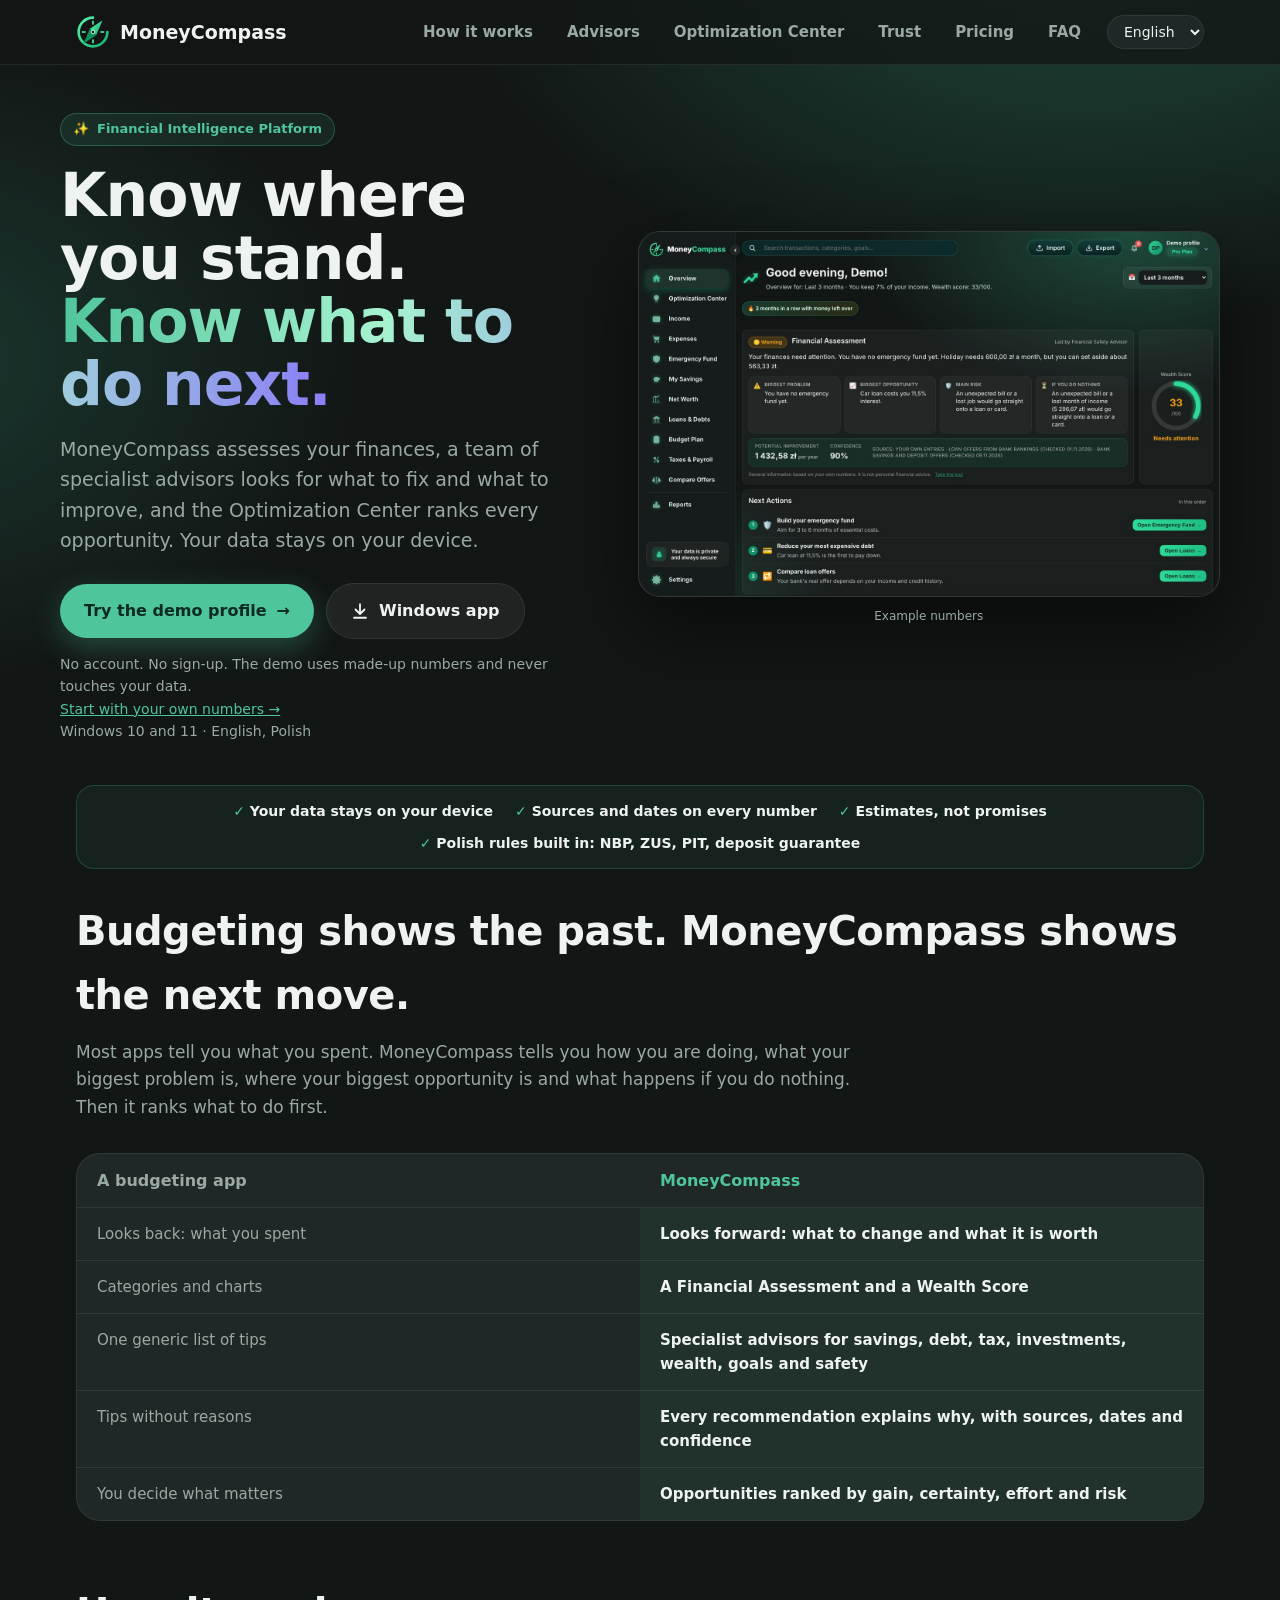
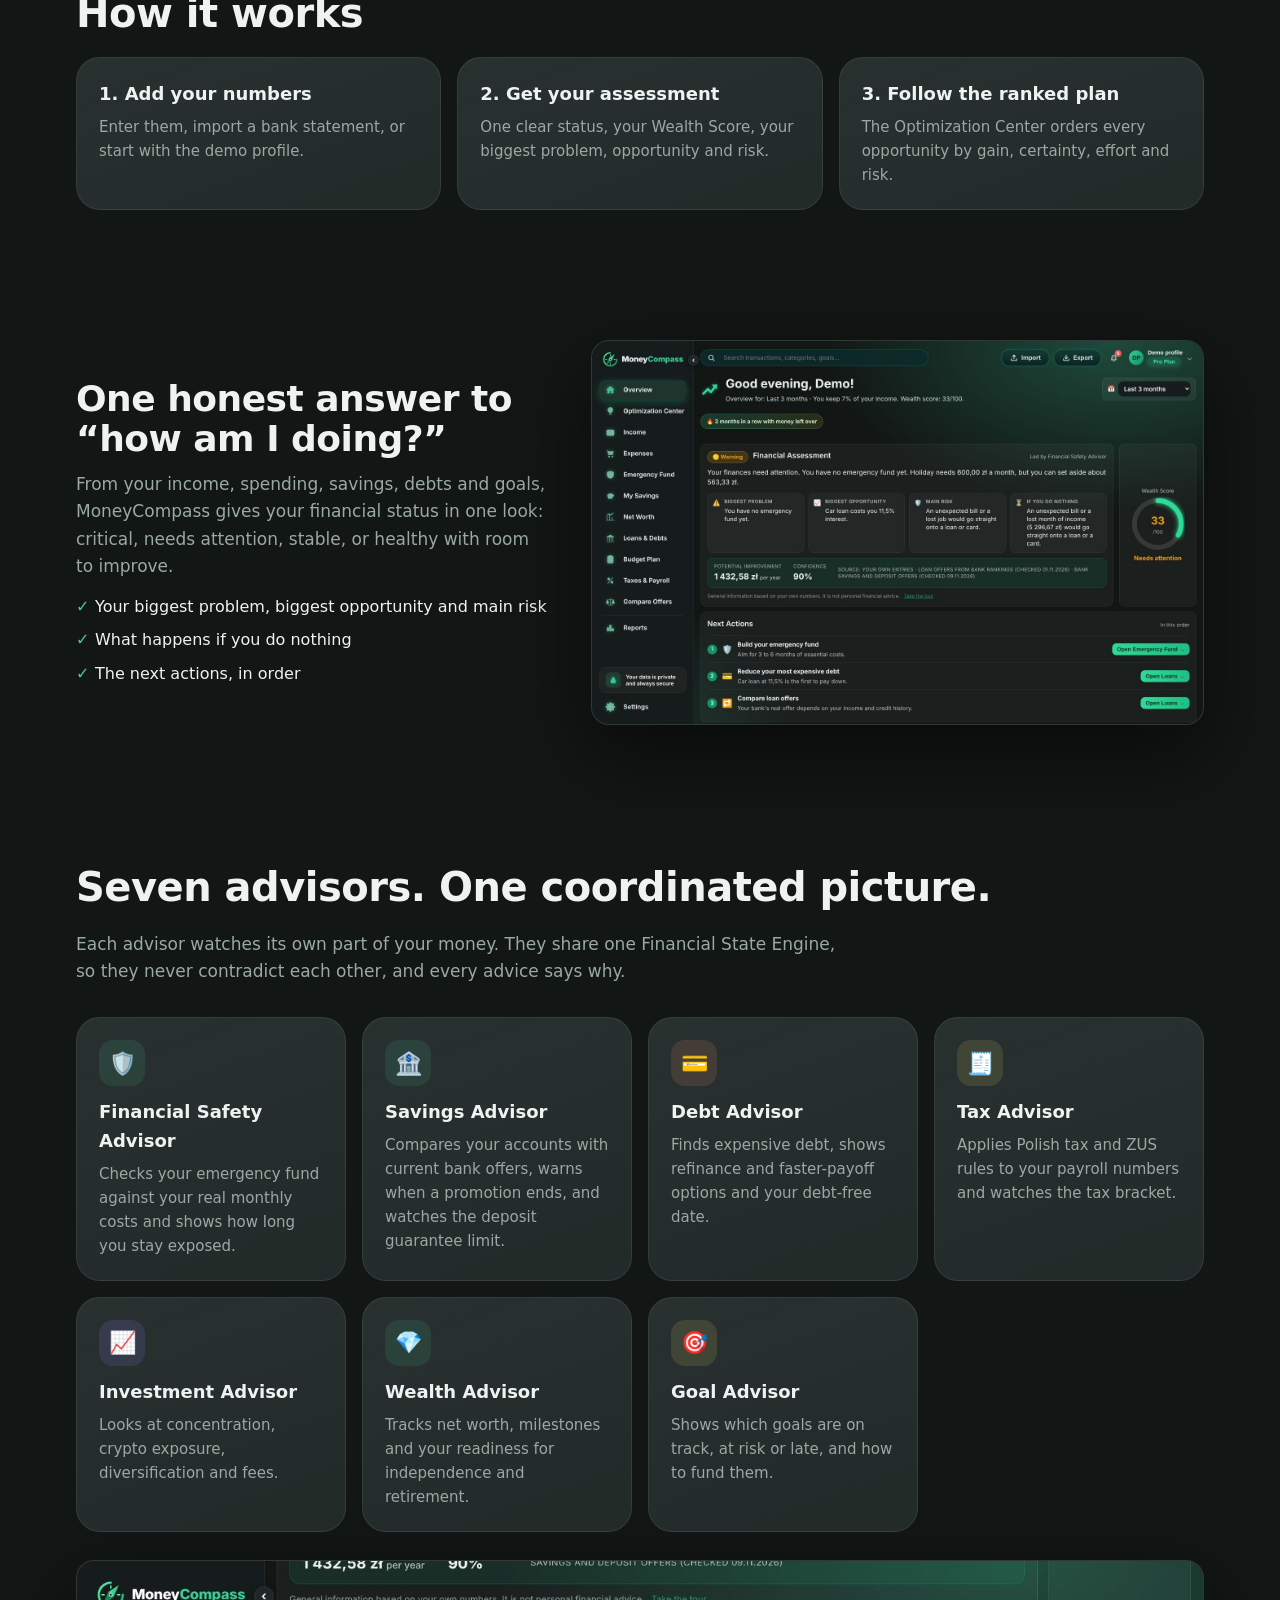
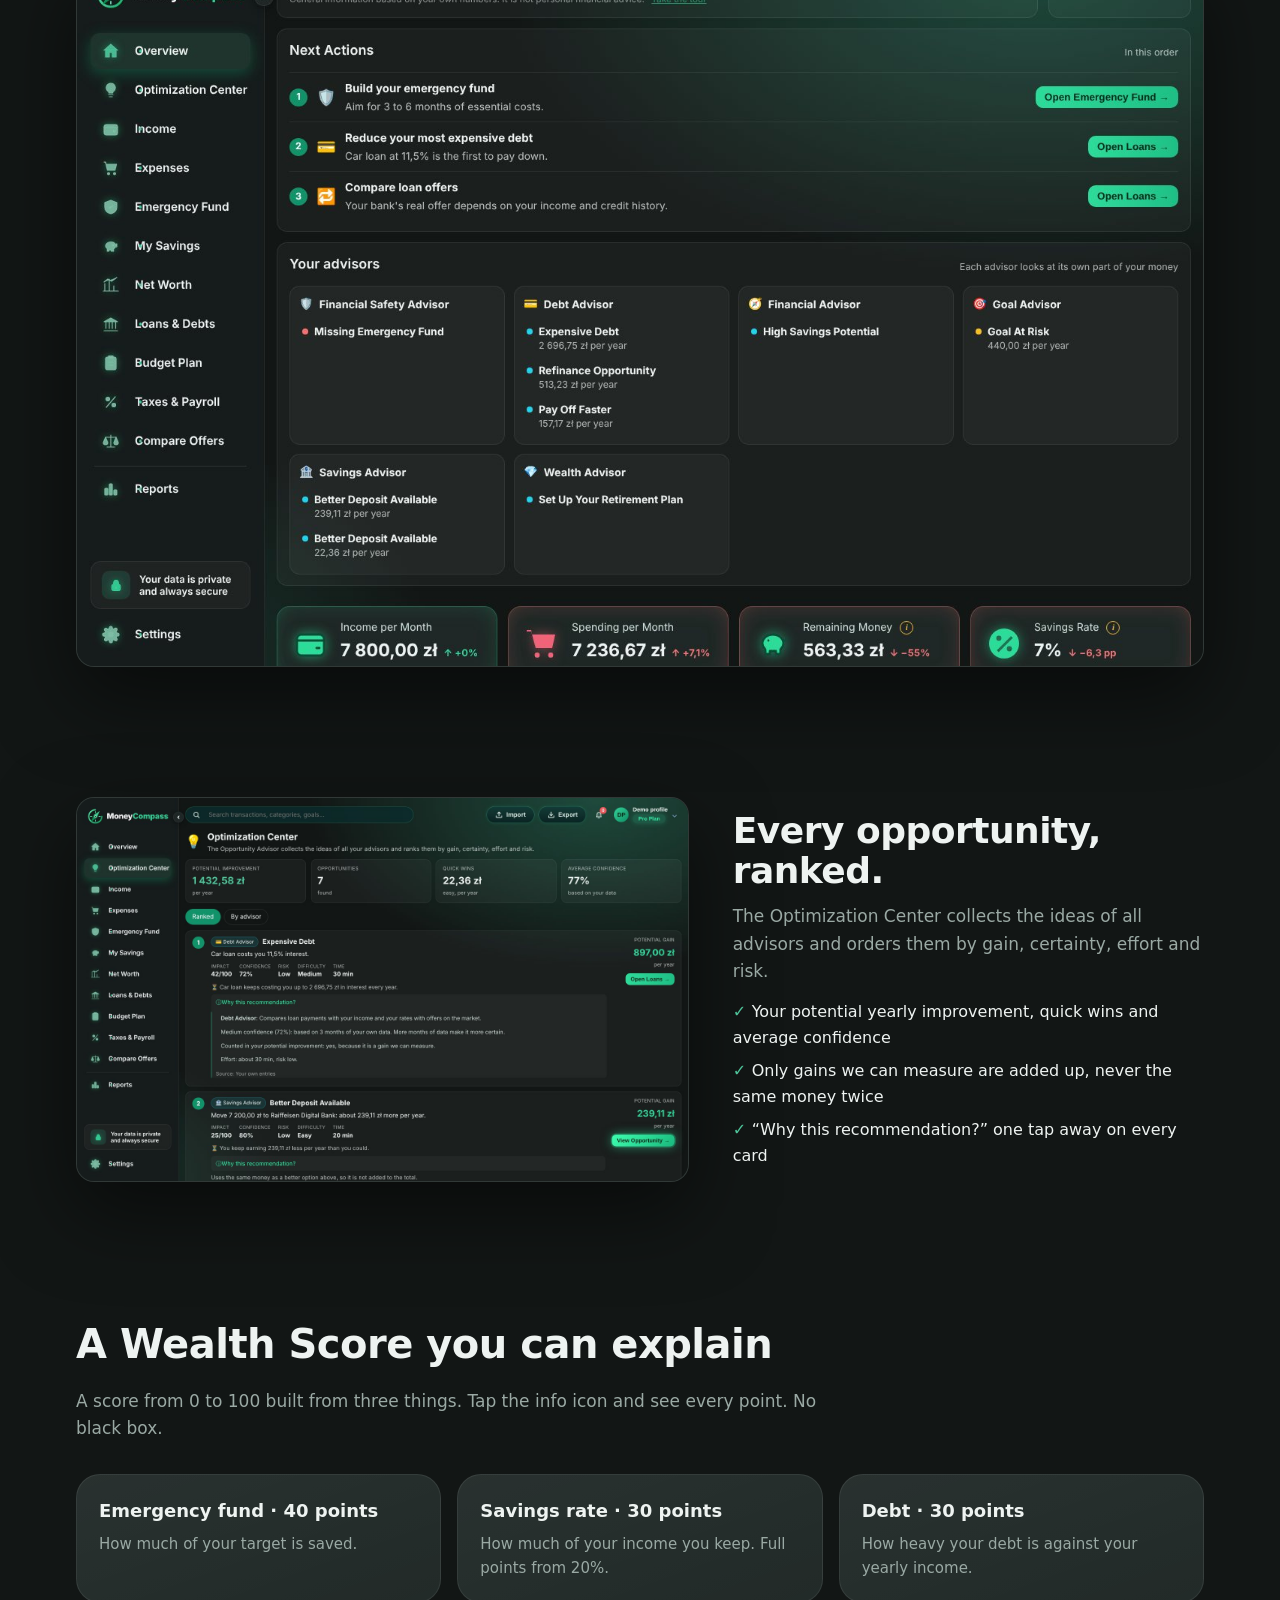
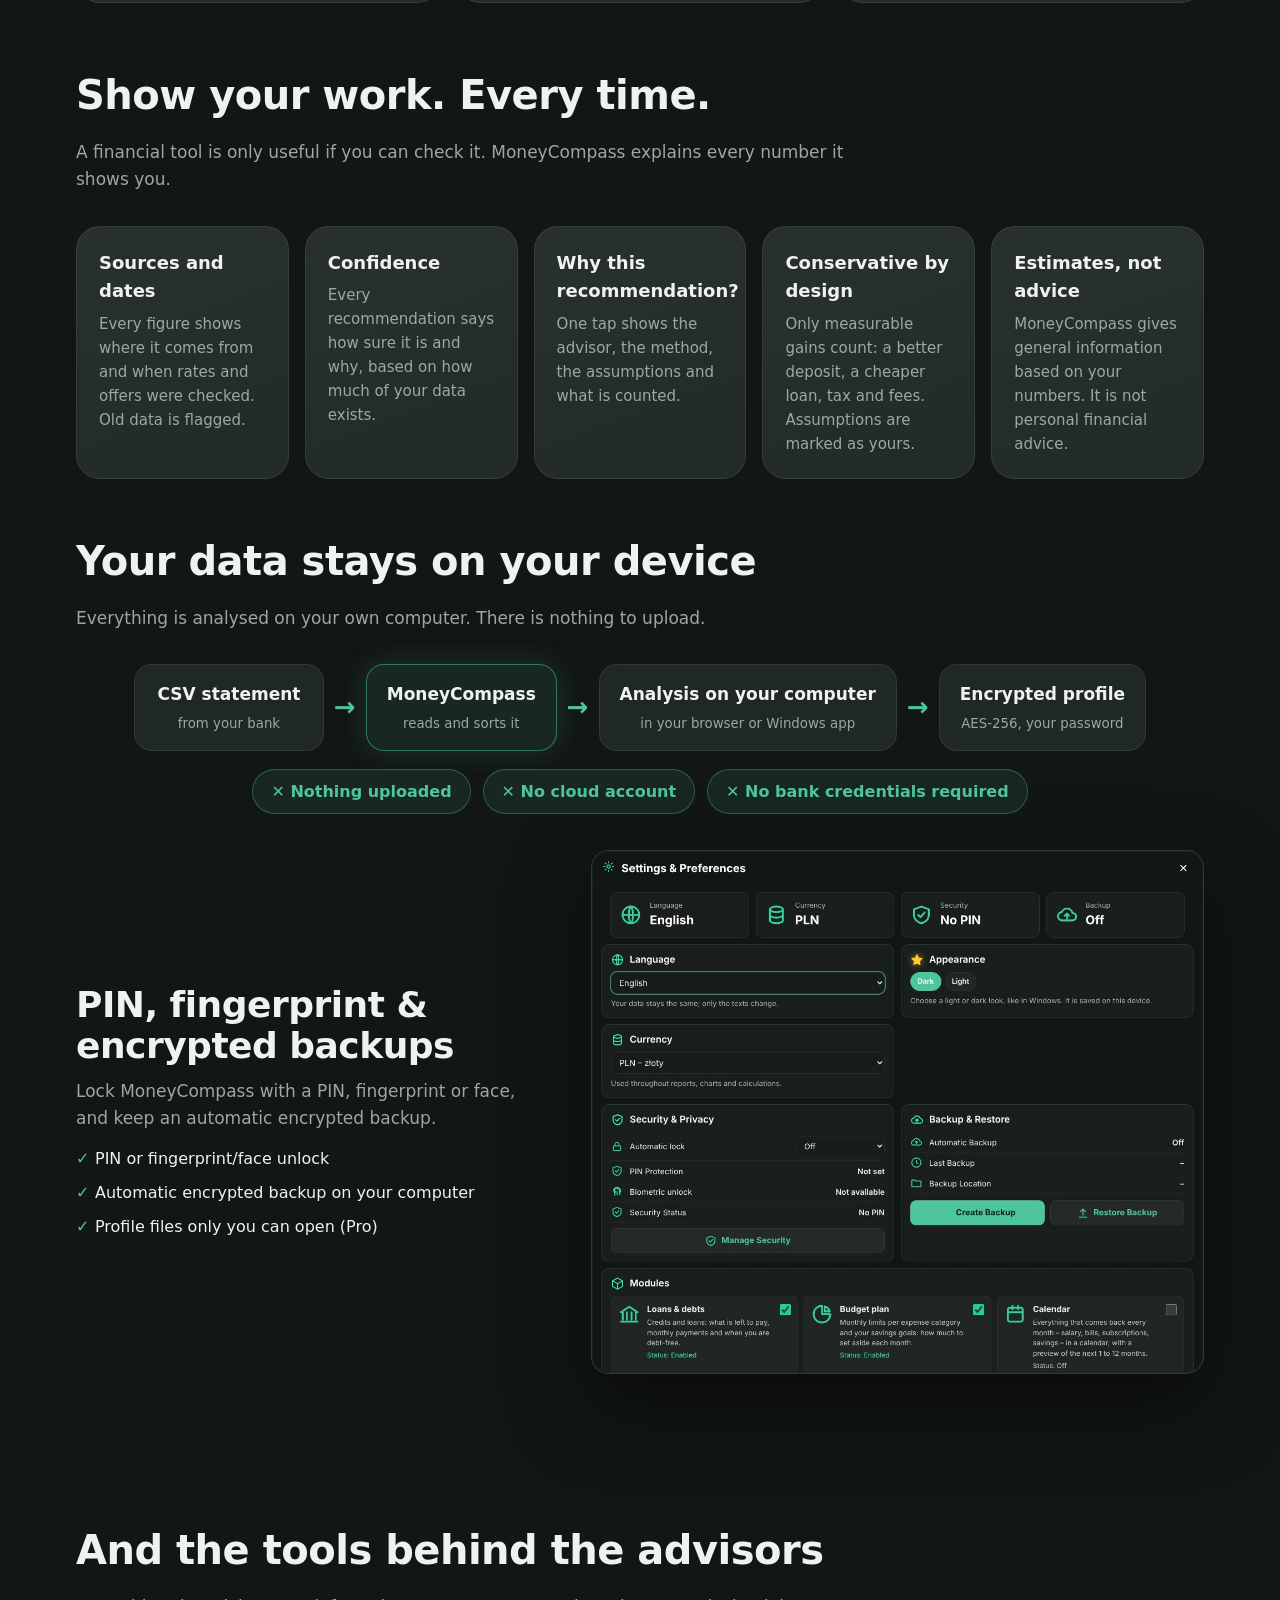
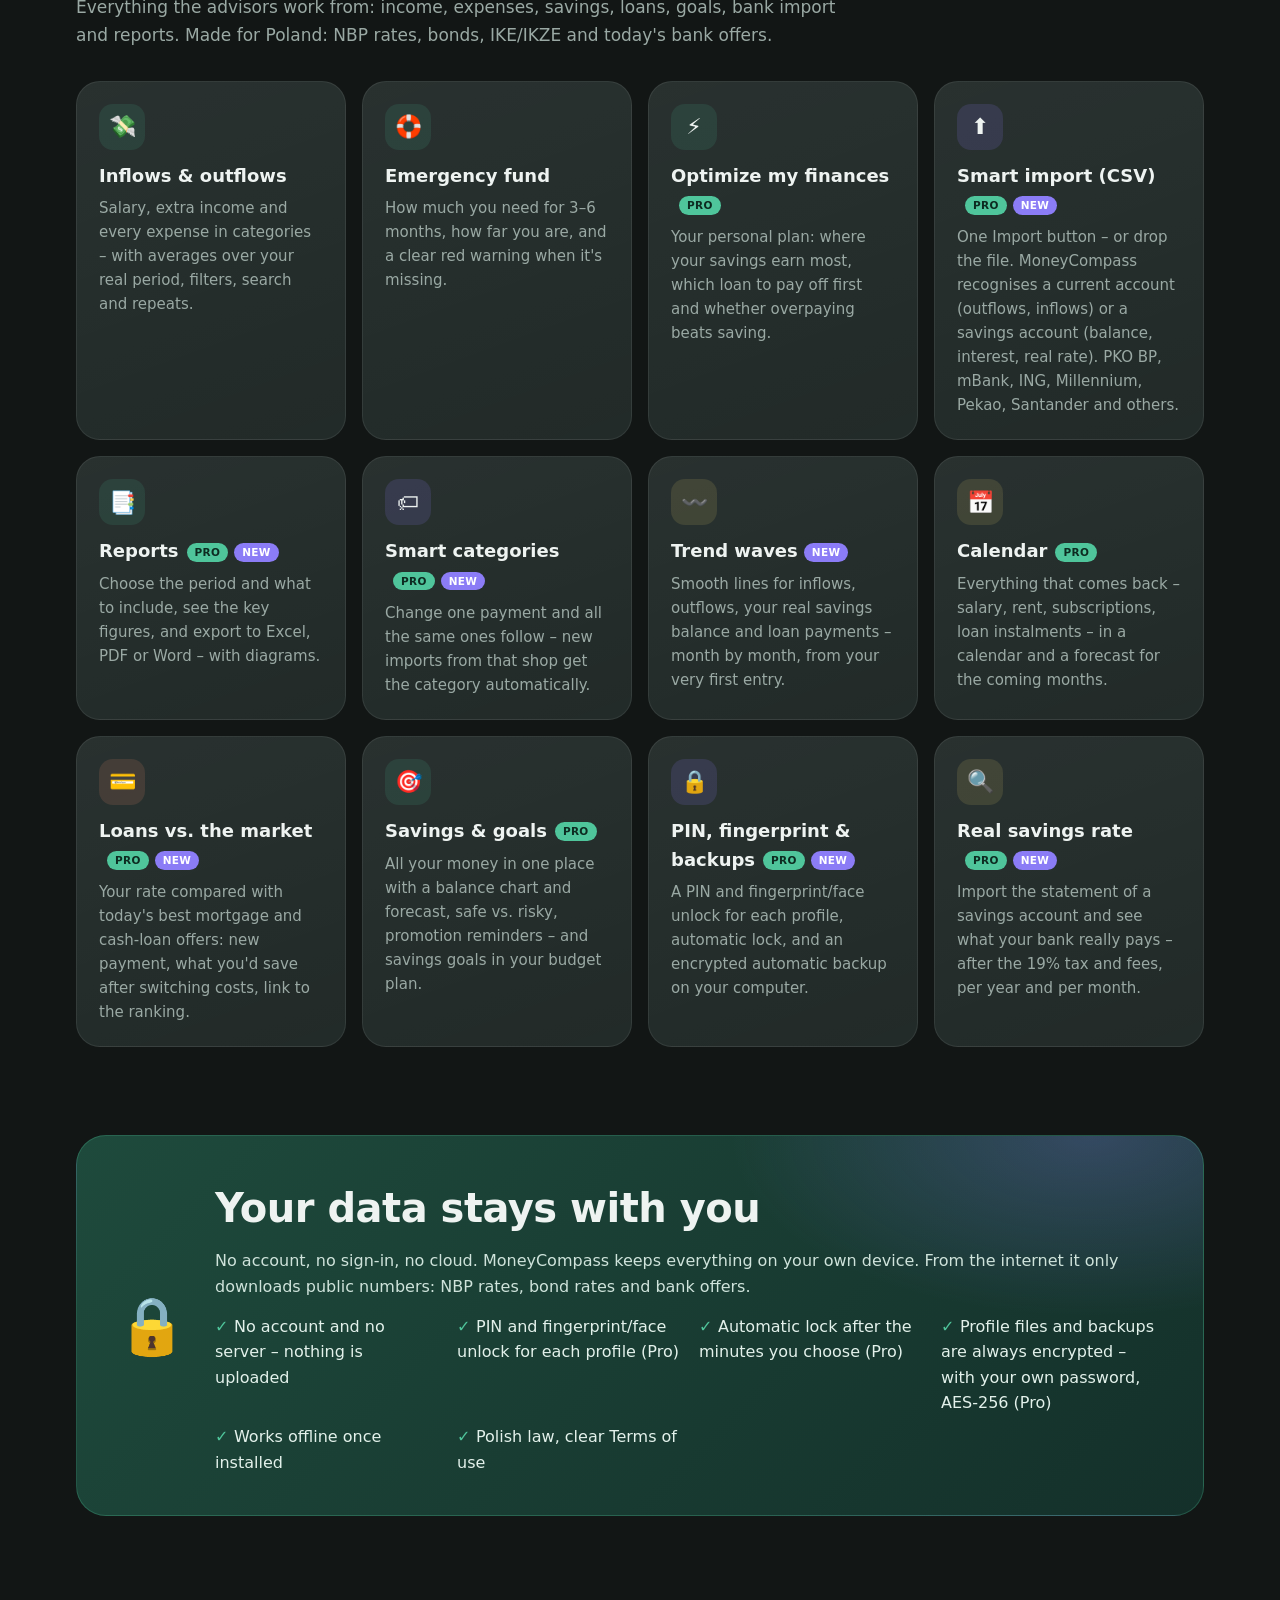
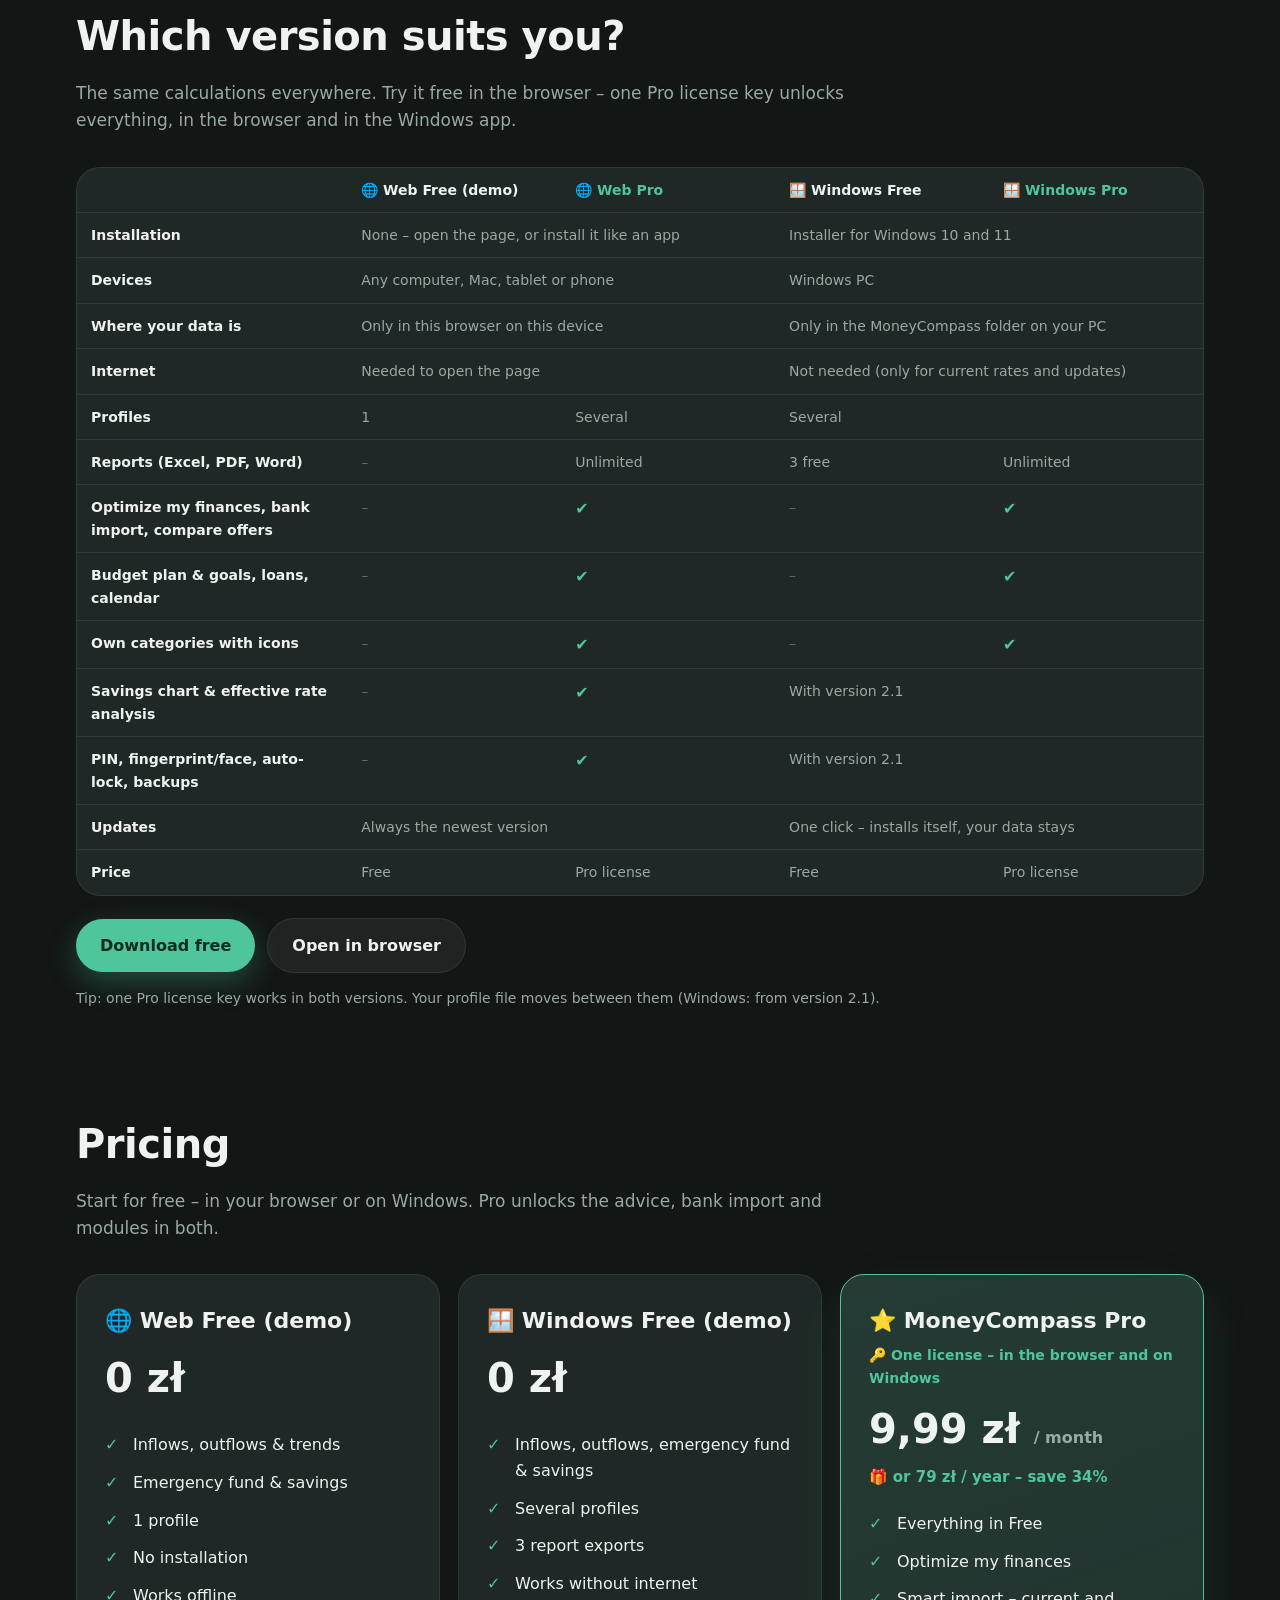
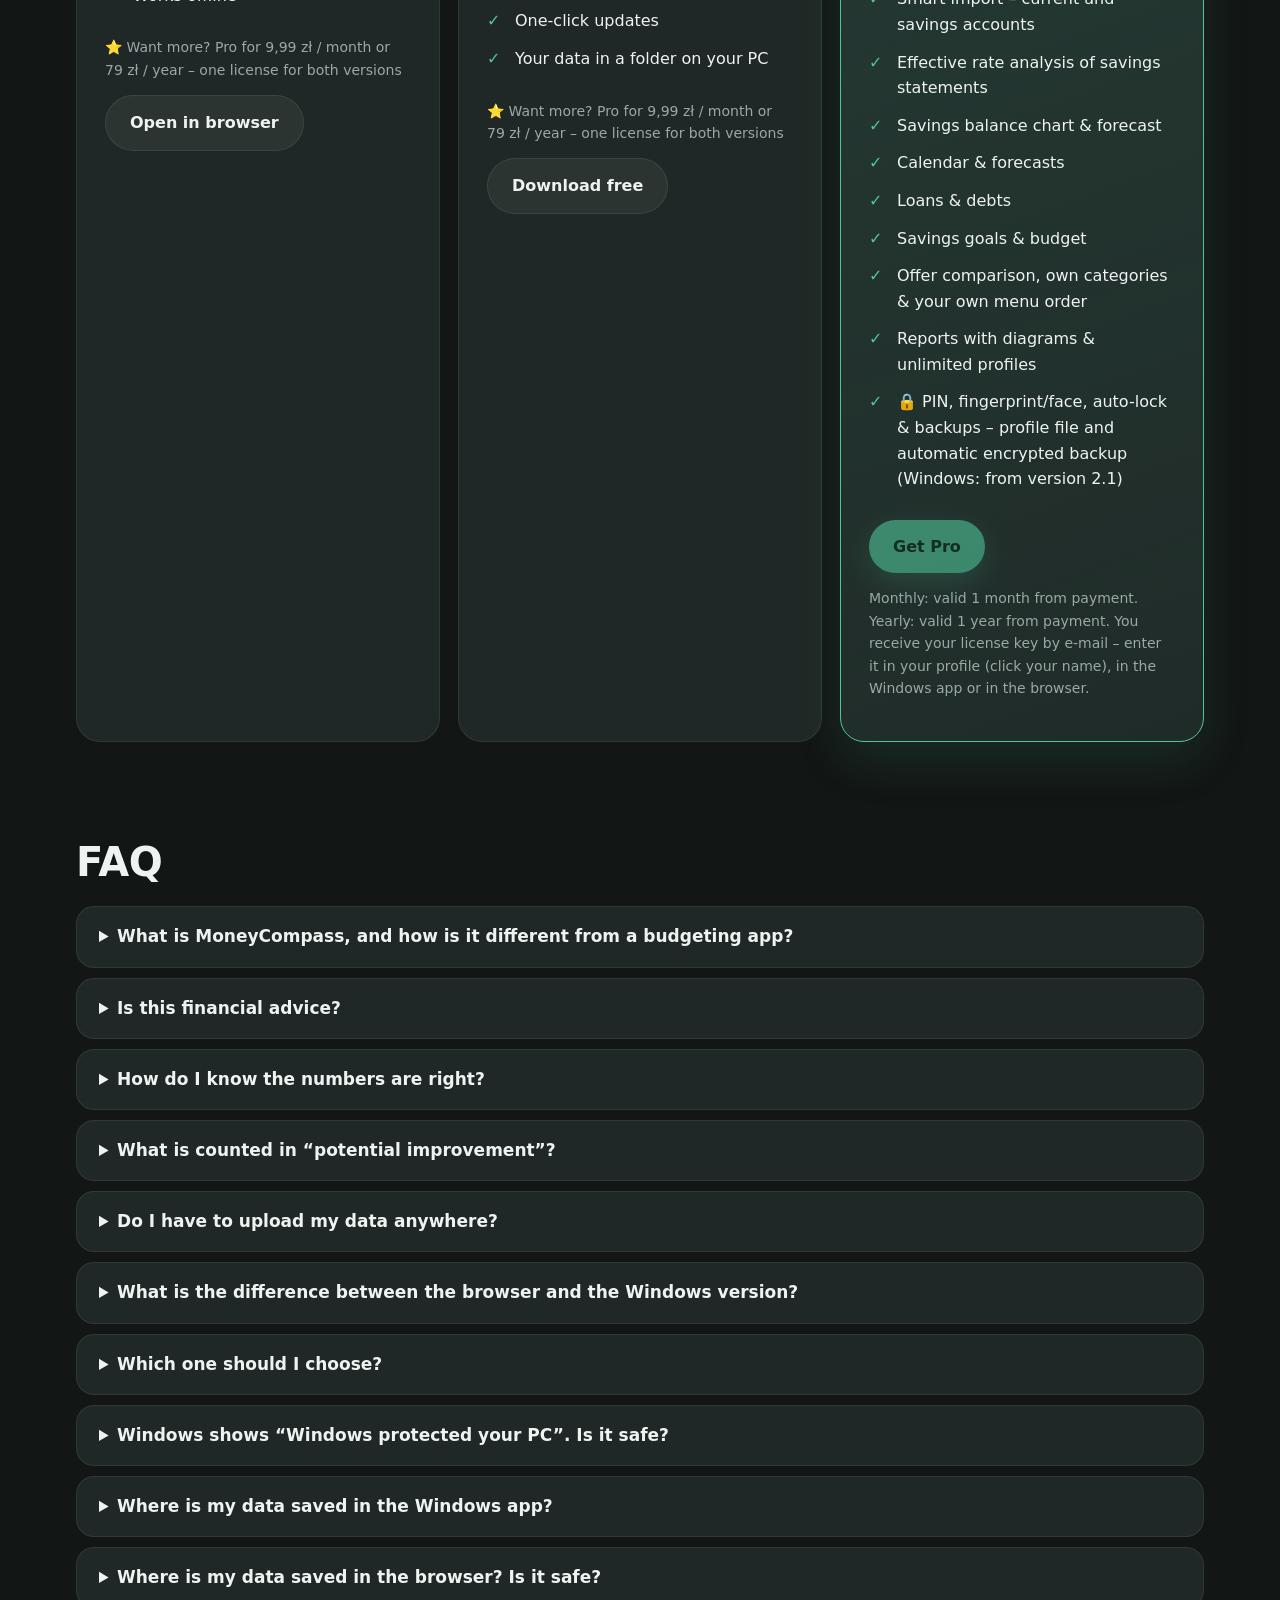
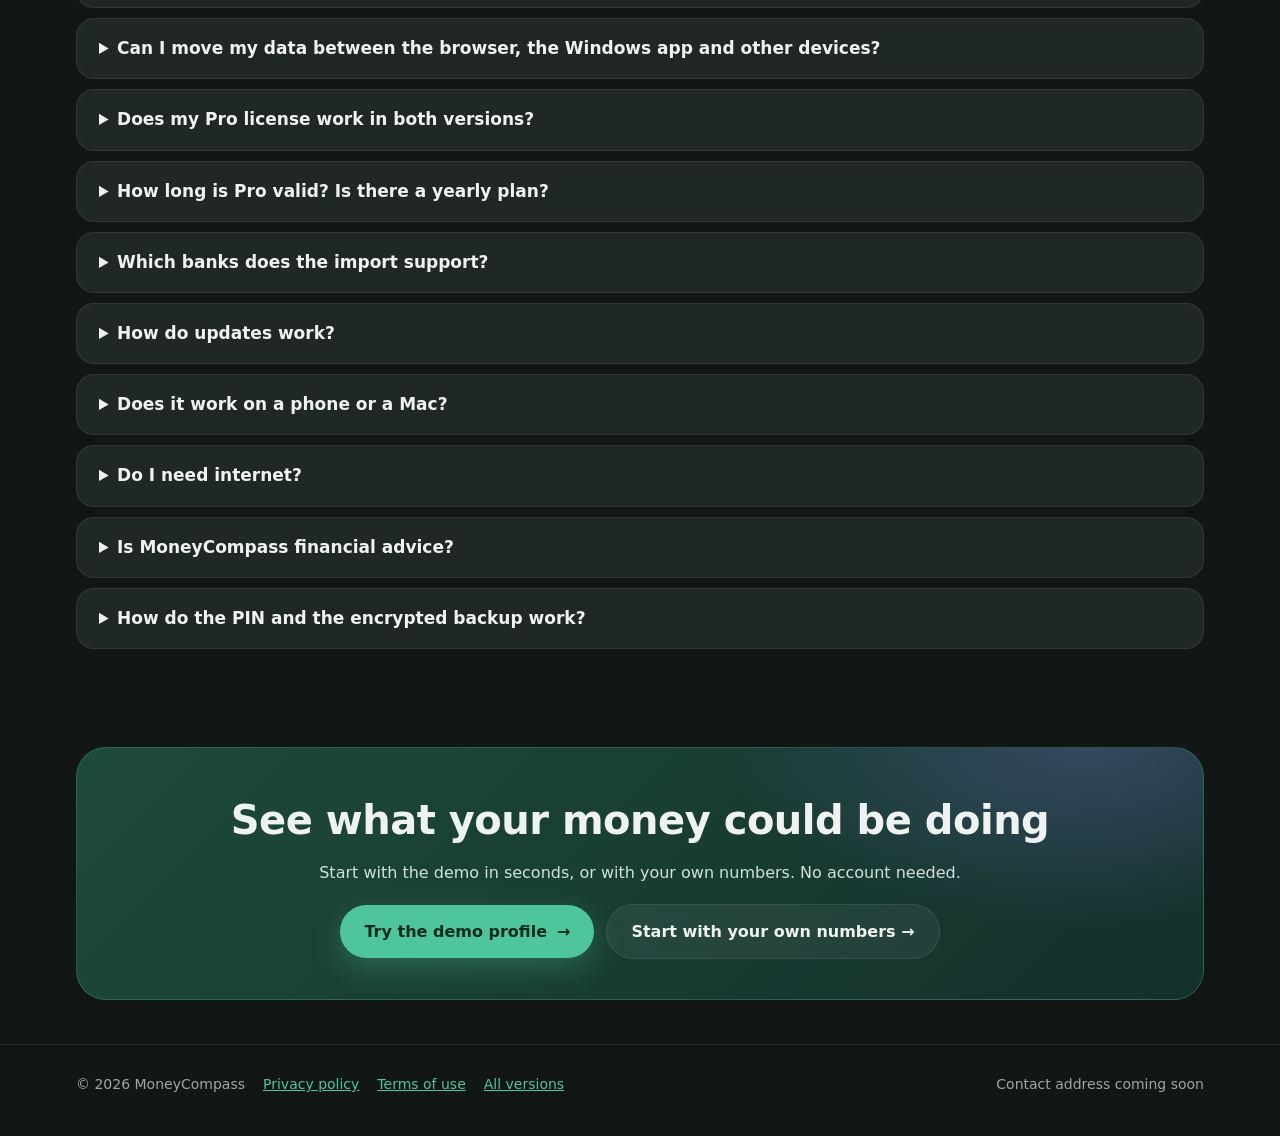
==== commit d5c1ac61: "Remove German and French from website, legal pages and web app (Polish and English only) Co-Authored" ====
--- a/docs/index.html
+++ b/docs/index.html
@@ -185,8 +185,6 @@
       <select class="lang" id="lang" aria-label="Language">
         <option value="pl">Polski</option>
         <option value="en">English</option>
-        <option value="de">Deutsch</option>
-        <option value="fr">Français</option>
       </select>
     </nav>
   </div>
@@ -433,606 +431,725 @@
 const CONTACT = "";
 
 const T = {
-  en: {
-    pro_both: "One license – in the browser and on Windows", up_line: "Want more? Pro for 9,99 zł / month – one license for both versions",
-    open_web: "Open in browser", web_note: "Browser version: nothing to install, your data stays in your browser.",
-    nav_features: "Features", nav_pricing: "Pricing", nav_faq: "FAQ",
-    hero_title: "Your money, <em>in the right direction</em>.",
-    hero_lead: "Income, expenses, emergency fund and advice on saving better – all in one Windows app. Your data stays on your own computer.",
-    download: "Download free", see_pro: "See Pro", requirements: "Windows 10 and 11 · English, Polish, German, French",
-    tab_overview: "Overview", tab_income: "Income", tab_expenses: "Expenses", tab_emergency: "Emergency fund", tab_savings: "My savings",
-    pv_income: "Income per month", pv_spending: "Spending per month", pv_left: "Left over per month", pv_rate: "Savings rate",
-    pv_optimize: "⚡ Optimize my finances", c_food: "Food", c_home: "Housing", c_transport: "Transport", c_subs: "Subscriptions", c_shopping: "Shopping",
-    pv_note: "Example numbers",
-    f_title: "Everything you need – without spreadsheets",
-    f_sub: "MoneyCompass shows what you earn, what you spend and what to do with the rest. Made for Poland: NBP rates, treasury bonds, IKE/IKZE and today's bank offers.",
-    f1_t: "Income & expenses", f1_p: "Salary, extra money and all your expenses in categories – with monthly averages and charts.",
-    f2_t: "Emergency fund", f2_p: "How much you need for 3–6 months, and how fast you get there.",
-    f3_t: "Optimize my finances", f3_p: "A personal step-by-step plan, today's best savings accounts and deposits, bonds and IKE/IKZE.",
-    f4_t: "Bank import", f4_p: "A CSV file from PKO BP, mBank, ING, Millennium, Pekao, Santander and others – expenses sort themselves into categories.",
-    f5_t: "Profiles", f5_p: "Separate data for each person or household – switch with one click.",
-    f6_t: "Goals, loans, budget", f6_p: "Savings goals, loans with payments and debt-free date, monthly limits per category.",
-    f7_t: "Reports", f7_p: "Export to Excel, PDF and Word – with charts.",
-    f8_t: "One-click updates", f8_p: "MoneyCompass tells you about a new version and installs it in the background.",
-    p_title: "Your data stays with you",
-    p_text: "No account, no sign-in, no cloud. MoneyCompass saves everything only on your computer. From the internet it only downloads public numbers: NBP exchange and interest rates, bond rates and bank offers.",
-    pr_title: "Pricing", pr_sub: "Start for free. Pro unlocks the advice, bank import and modules.",
-    free: "Free", fr1: "Income, expenses and charts", fr2: "Emergency fund and savings", fr3: "Profiles", fr4: "3 report exports", fr5: "Updates",
-    per_month: "/ month", pr1: "Everything in Free", pr2: "Optimize my finances with current rates and bank offers", pr3: "Bank statement import (CSV)",
-    pr4: "Compare offers", pr5: "Goals, loans and budget plan", pr6: "Own categories with icons", pr7: "Unlimited reports and the Dark, Colourful and System themes",
-    get_pro: "Get Pro", buy_note: "After payment you receive your license key by e-mail. Enter it in your profile (top right in the app).",
-    q_title: "FAQ",
-    q1: "Windows shows “Windows protected your PC”. Is it safe?", a1: "Yes. The installer is not signed with a certificate yet, so Windows doesn't know it. Click “More info”, then “Run anyway”. After that, the app updates itself.",
-    q2: "Where is my data saved?", a2: "Only on your computer, in C:\\Program Files\\MoneyCompass (Data, Profiles, Reports, License). Updates and uninstalling never delete it.",
-    q3: "Which banks does the import support?", a3: "PKO BP, mBank, ING, Millennium, Pekao, Santander and most others – just the CSV file of your account history from online banking.",
-    q4: "How do updates work?", a4: "Every time it starts, MoneyCompass checks for a new version. Click “Update now” – it downloads it, installs it in the background and starts again. Your data stays.",
-    q5: "Is MoneyCompass financial advice?", a5: "No. All results are estimates based on what you enter. Rates and offers change – always check the bank's own terms.",
-    privacy: "Privacy policy", terms: "Terms of use", all_versions: "All versions", contact_soon: "Contact address coming soon", latest: "Version {0} · ",
-    nav_compare: "Browser or Windows", cmp_title: "Browser or Windows app?", cmp_sub: "MoneyCompass comes in two versions with the same calculations. Use the one that suits you – or both, with one profile file.", cmp_web: "In the browser", cmp_win: "Windows app", cr1: "Installation", cw1: "None – open the page, or install it like an app", cx1: "Installer for Windows 10 and 11", cr2: "Devices", cw2: "Any computer, Mac, tablet or phone", cx2: "Windows PC", cr3: "Where your data is", cw3: "Only in this browser on this device", cx3: "Only in the MoneyCompass folder on your PC", cr4: "Internet", cw4: "Needed to open the page", cx4: "Not needed (only for current rates and updates)", cr5: "Profiles (free)", cw5: "1 profile", cx5: "Several profiles", cr6: "Reports – Excel, PDF, Word (free)", cw6: "With Pro", cx6: "3 free reports, unlimited with Pro", cr7: "Updates", cw7: "Always the newest version", cx7: "One click – installs itself, your data stays", cr8: "Pro features", cw8: "With your license key", cx8: "With your license key", cr9: "Moving your data", cw9: "Save your profile and load it in the Windows app", cx9: "Save your profile and load it in the browser", cmp_tip: "Tip: the same Pro license key works in both versions.", pr_sub: "Start for free – in your browser or on Windows. Pro unlocks the advice, bank import and modules in both.", plan_web: "Free in the browser", pw1: "Income, expenses and charts", pw2: "Emergency fund and savings", pw3: "1 profile", pw4: "Nothing to install – also on phone and Mac", pw5: "Profile file to back up or move to Windows", plan_win: "Free for Windows", px1: "Everything from the browser version", px2: "Several profiles", px3: "3 report exports", px4: "Works without internet", px5: "One-click updates", px6: "Your data in a folder on your PC", pr1: "Works in the browser and in the Windows app – one key", pr2: "Optimize my finances with current rates and bank offers", pr3: "Bank statement import (CSV)", pr4: "Compare offers", pr5: "Goals, loans and budget plan", pr6: "Own categories with icons", pr7: "Unlimited reports and several profiles everywhere", pr8: "Dark, Colourful and System themes", buy_note: "Pro is valid for 1 month from payment. You receive your license key by e-mail – enter it in your profile (top right), in the Windows app or in the browser.", q1: "What is the difference between the browser and the Windows version?", a1: "The calculations are the same. The browser version needs no installation and works on any device, but your data stays in that one browser; the free browser version has 1 profile and no reports. The Windows app keeps your data in a folder on your PC, works without internet and has several profiles and 3 free reports. See the table above.", q2: "Which one should I choose?", a2: "Want to try it quickly, or use a Mac or phone? Open it in the browser. Use mainly one Windows PC and want your data safely in a folder there? Download the Windows app. You can switch any time with your profile file.", q3: "Windows shows “Windows protected your PC”. Is it safe?", a3: "Yes. The installer is not signed with a certificate yet, so Windows doesn't know it. Click “More info”, then “Run anyway”. After that, the app updates itself.", q4: "Where is my data saved in the Windows app?", a4: "Only on your computer, in C:\\Program Files\\MoneyCompass (Data, Profiles, Reports, License). Updates and uninstalling never delete it.", q5: "Where is my data saved in the browser? Is it safe?", a5: "Only in your browser on this device. Nothing is sent to a server – no account, no cloud. Clearing your browser data, or using a private window, deletes it. So save your profile regularly (your profile, top right → Save profile).", q6: "Can I move my data between the browser, the Windows app and other devices?", a6: "Yes. Save your profile – it is one file – and load it on the other side (Import → Load a profile). It works in both directions.", q7: "Does my Pro license work in both versions?", a7: "Yes. The same license key unlocks Pro in the Windows app and in the browser. Enter it in your profile (top right) in each one.", q8: "How long is Pro valid?", a8: "1 month from the day of payment. When it ends, MoneyCompass goes back to the free version – all your data stays. Buy a new month to continue with Pro.", q9: "Which banks does the import support?", a9: "PKO BP, mBank, ING, Millennium, Pekao, Santander and most others – just the CSV file of your account history from online banking.", q10: "How do updates work?", a10: "The browser version is always the newest. The Windows app checks for a new version every time it starts: click “Update now” – it downloads, installs in the background and starts again. Your data stays.", q11: "Does it work on a phone or a Mac?", a11: "Yes, with the browser version – and you can install it like an app: press “Install app” at the top of MoneyCompass (iPhone/iPad: Share → Add to Home Screen). It gets its own icon and opens without internet. The Windows app needs Windows 10 or 11.", q12: "Do I need internet?", a12: "The browser version needs internet to open. The Windows app works offline. Both only download public numbers (exchange rates, bond rates and bank offers) – your own data is never sent.", q13: "Is MoneyCompass financial advice?", a13: "No. All results are estimates based on what you enter. Rates and offers change – always check the bank's own terms.",
-    yearly_line: "or 79 zł / year – save 34%", up_line: "Want more? Pro for 9,99 zł / month or 79 zł / year – one license for both versions", buy_note: "Monthly: valid 1 month from payment. Yearly: valid 1 year from payment. You receive your license key by e-mail – enter it in your profile (top right), in the Windows app or in the browser.", q8: "How long is Pro valid? Is there a yearly plan?", a8: "Monthly Pro (9,99 zł) is valid 1 month from the day of payment, yearly Pro (79 zł) 1 year – about 4 months free compared with paying monthly. When it ends, MoneyCompass goes back to the free version – all your data stays. Buy a new month or year to continue with Pro.",
+  "en": {
+    "pro_both": "One license – in the browser and on Windows",
+    "up_line": "Want more? Pro for 9,99 zł / month or 79 zł / year – one license for both versions",
+    "open_web": "Open in browser",
+    "web_note": "Browser version: nothing to install, your data stays in your browser.",
+    "nav_features": "Features",
+    "nav_pricing": "Pricing",
+    "nav_faq": "FAQ",
+    "hero_title": "Know where you stand. <em>Know what to do next.</em>",
+    "hero_lead": "Income, expenses, emergency fund and advice on saving better – all in one Windows app. Your data stays on your own computer.",
+    "download": "Download free",
+    "see_pro": "See Pro",
+    "requirements": "Windows 10 and 11 · English, Polish",
+    "tab_overview": "Overview",
+    "tab_income": "Income",
+    "tab_expenses": "Expenses",
+    "tab_emergency": "Emergency fund",
+    "tab_savings": "My savings",
+    "pv_income": "Income per month",
+    "pv_spending": "Spending per month",
+    "pv_left": "Left over per month",
+    "pv_rate": "Savings rate",
+    "pv_optimize": "⚡ Optimize my finances",
+    "c_food": "Food",
+    "c_home": "Housing",
+    "c_transport": "Transport",
+    "c_subs": "Subscriptions",
+    "c_shopping": "Shopping",
+    "pv_note": "Example numbers",
+    "f_title": "And the tools behind the advisors",
+    "f_sub": "Everything the advisors work from: income, expenses, savings, loans, goals, bank import and reports. Made for Poland: NBP rates, bonds, IKE/IKZE and today's bank offers.",
+    "f1_t": "Income & expenses",
+    "f1_p": "Salary, extra money and all your expenses in categories – with monthly averages and charts.",
+    "f2_t": "Emergency fund",
+    "f2_p": "How much you need for 3–6 months, and how fast you get there.",
+    "f3_t": "Optimize my finances",
+    "f3_p": "A personal step-by-step plan, today's best savings accounts and deposits, bonds and IKE/IKZE.",
+    "f4_t": "Bank import",
+    "f4_p": "A CSV file from PKO BP, mBank, ING, Millennium, Pekao, Santander and others – expenses sort themselves into categories.",
+    "f5_t": "Profiles",
+    "f5_p": "Separate data for each person or household – switch with one click.",
+    "f6_t": "Goals, loans, budget",
+    "f6_p": "Savings goals, loans with payments and debt-free date, monthly limits per category.",
+    "f7_t": "Reports",
+    "f7_p": "Export to Excel, PDF and Word – with charts.",
+    "f8_t": "One-click updates",
+    "f8_p": "MoneyCompass tells you about a new version and installs it in the background.",
+    "p_title": "Your data stays with you",
+    "p_text": "No account, no sign-in, no cloud. MoneyCompass saves everything only on your computer. From the internet it only downloads public numbers: NBP exchange and interest rates, bond rates and bank offers.",
+    "pr_title": "Pricing",
+    "pr_sub": "Start for free – in your browser or on Windows. Pro unlocks the advice, bank import and modules in both.",
+    "free": "Free",
+    "fr1": "Income, expenses and charts",
+    "fr2": "Emergency fund and savings",
+    "fr3": "Profiles",
+    "fr4": "3 report exports",
+    "fr5": "Updates",
+    "per_month": "/ month",
+    "pr1": "Everything in Free",
+    "pr2": "Optimize my finances",
+    "pr3": "Smart import – current and savings accounts",
+    "pr4": "Effective rate analysis of savings statements",
+    "pr5": "Calendar & forecasts",
+    "pr6": "Loans & debts",
+    "pr7": "Savings goals & budget",
+    "get_pro": "Get Pro",
+    "buy_note": "Monthly: valid 1 month from payment. Yearly: valid 1 year from payment. You receive your license key by e-mail – enter it in your profile (click your name), in the Windows app or in the browser.",
+    "q_title": "FAQ",
+    "q1": "What is the difference between the browser and the Windows version?",
+    "a1": "The calculations are the same. The browser version needs no installation and works on any device, but your data stays in that one browser; the free browser version has 1 profile and no reports. The Windows app keeps your data in a folder on your PC, works without internet and has several profiles and 3 free reports. See the table above.",
+    "q2": "Which one should I choose?",
+    "a2": "Want to try it quickly, or use a Mac or phone? Open it in the browser. Use mainly one Windows PC and want your data safely in a folder there? Download the Windows app. With Pro you can move to the other version with your profile file.",
+    "q3": "Windows shows “Windows protected your PC”. Is it safe?",
+    "a3": "Yes. The installer is not signed with a certificate yet, so Windows doesn't know it. Click “More info”, then “Run anyway”. After that, the app updates itself.",
+    "q4": "Where is my data saved in the Windows app?",
+    "a4": "Only on your computer, in C:\\Program Files\\MoneyCompass (Data, Profiles, Reports, License). Updates and uninstalling never delete it.",
+    "q5": "Where is my data saved in the browser? Is it safe?",
+    "a5": "Only in your browser on this device. Nothing is sent to a server – no account, no cloud. Clearing your browser data, or using a private window, deletes it. With Pro, MoneyCompass keeps an encrypted backup on your computer and updates it by itself after every change – and you can save your profile file at any time (click your name → Profile).",
+    "privacy": "Privacy policy",
+    "terms": "Terms of use",
+    "all_versions": "All versions",
+    "contact_soon": "Contact address coming soon",
+    "latest": "Version {0} · ",
+    "nav_compare": "Versions",
+    "cmp_title": "Which version suits you?",
+    "cmp_sub": "The same calculations everywhere. Try it free in the browser – one Pro license key unlocks everything, in the browser and in the Windows app.",
+    "cmp_web": "In the browser",
+    "cmp_win": "Windows app",
+    "cr1": "Installation",
+    "cw1": "None – open the page, or install it like an app",
+    "cx1": "Installer for Windows 10 and 11",
+    "cr2": "Devices",
+    "cw2": "Any computer, Mac, tablet or phone",
+    "cx2": "Windows PC",
+    "cr3": "Where your data is",
+    "cw3": "Only in this browser on this device",
+    "cx3": "Only in the MoneyCompass folder on your PC",
+    "cr4": "Internet",
+    "cw4": "Needed to open the page",
+    "cx4": "Not needed (only for current rates and updates)",
+    "cr5": "Profiles (free)",
+    "cw5": "1 profile",
+    "cx5": "Several profiles",
+    "cr6": "Reports – Excel, PDF, Word (free)",
+    "cw6": "With Pro",
+    "cx6": "3 free reports, unlimited with Pro",
+    "cr7": "Updates",
+    "cw7": "Always the newest version",
+    "cx7": "One click – installs itself, your data stays",
+    "cr8": "Pro features",
+    "cw8": "With your license key",
+    "cx8": "With your license key",
+    "cr9": "Moving your data",
+    "cw9": "Save your profile and load it in the Windows app",
+    "cx9": "Save your profile and load it in the browser",
+    "cmp_tip": "Tip: one Pro license key works in both versions. Your profile file moves between them (Windows: from version 2.1).",
+    "plan_web": "Web Free (demo)",
+    "pw1": "Inflows, outflows & trends",
+    "pw2": "Emergency fund & savings",
+    "pw3": "1 profile",
+    "pw4": "No installation",
+    "pw5": "Save your profile as a file (backup)",
+    "plan_win": "Windows Free (demo)",
+    "px1": "Inflows, outflows, emergency fund & savings",
+    "px2": "Several profiles",
+    "px3": "3 report exports",
+    "px4": "Works without internet",
+    "px5": "One-click updates",
+    "px6": "Your data in a folder on your PC",
+    "pr8": "Offer comparison, own categories & your own menu order",
+    "q6": "Can I move my data between the browser, the Windows app and other devices?",
+    "a6": "Yes, with Pro. Save your profile – it is one encrypted file – and load it on the other device (click your name → Profile → Load a profile). Loading a profile is free. Between the browser and the Windows app: from Windows version 2.1.",
+    "q7": "Does my Pro license work in both versions?",
+    "a7": "Yes. The same license key unlocks Pro in the Windows app and in the browser. Enter it in your profile (click your name) in each one.",
+    "q8": "How long is Pro valid? Is there a yearly plan?",
+    "a8": "Monthly Pro (9,99 zł) is valid 1 month from the day of payment, yearly Pro (79 zł) 1 year – about 4 months free compared with paying monthly. When it ends, MoneyCompass goes back to the free version – all your data stays. Buy a new month or year to continue with Pro.",
+    "q9": "Which banks does the import support?",
+    "a9": "PKO BP, mBank, ING, Millennium, Pekao, Santander and most others – just the CSV file of your account history from online banking.",
+    "q10": "How do updates work?",
+    "a10": "The browser version is always the newest. The Windows app checks for a new version every time it starts: click “Update now” – it downloads, installs in the background and starts again. Your data stays.",
+    "q11": "Does it work on a phone or a Mac?",
+    "a11": "Yes, with the browser version – and you can install it like an app: click your name → Install app (iPhone/iPad: Share → Add to Home Screen). It gets its own icon and opens without internet. The Windows app needs Windows 10 or 11.",
+    "q12": "Do I need internet?",
+    "a12": "The browser version needs internet to open. The Windows app works offline. Both only download public numbers (exchange rates, bond rates and bank offers) – your own data is never sent.",
+    "q13": "Is MoneyCompass financial advice?",
+    "a13": "No. All results are estimates based on what you enter. Rates and offers change – always check the bank's own terms.",
+    "yearly_line": "or 79 zł / year – save 34%",
+    "new": "NEW",
+    "nav_security": "Security",
+    "hero_lead2": "MoneyCompass assesses your finances, a team of specialist advisors looks for what to fix and what to improve, and the Optimization Center ranks every opportunity. Your data stays on your device.",
+    "open_web2": "Try the demo profile",
+    "download_win": "Windows app",
+    "web_note2": "No account. No sign-up. The demo uses made-up numbers and never touches your data.",
+    "pv_in": "Inflows / month",
+    "pv_out": "Outflows / month",
+    "pv_bal": "Balance / month",
+    "pv_trends": "Trends month by month",
+    "pv_in_s": "Inflows",
+    "pv_out_s": "Outflows",
+    "pv_saved": "Saved",
+    "pv_loans": "Loan payments",
+    "n1_t": "Inflows & outflows",
+    "n1_p": "Salary, extra income and every expense in categories – with averages over your real period, filters, search and repeats.",
+    "n2_t": "Emergency fund",
+    "n2_p": "How much you need for 3–6 months, how far you are, and a clear red warning when it's missing.",
+    "n3_t": "Optimize my finances",
+    "n3_p": "Your personal plan: where your savings earn most, which loan to pay off first and whether overpaying beats saving.",
+    "n4_t": "Smart import (CSV)",
+    "n4_p": "One Import button – or drop the file. MoneyCompass recognises a current account (outflows, inflows) or a savings account (balance, interest, real rate). PKO BP, mBank, ING, Millennium, Pekao, Santander and others.",
+    "n5_t": "Smart categories",
+    "n5_p": "Change one payment and all the same ones follow – new imports from that shop get the category automatically.",
+    "n6_t": "Trend waves",
+    "n6_p": "Smooth lines for inflows, outflows, your real savings balance and loan payments – month by month, from your very first entry.",
+    "n7_t": "Calendar",
+    "n7_p": "Everything that comes back – salary, rent, subscriptions, loan instalments – in a calendar and a forecast for the coming months.",
+    "n8_t": "Loans vs. the market",
+    "n8_p": "Your rate compared with today's best mortgage and cash-loan offers: new payment, what you'd save after switching costs, link to the ranking.",
+    "n9_t": "Savings & goals",
+    "n9_p": "All your money in one place with a balance chart and forecast, safe vs. risky, promotion reminders – and savings goals in your budget plan.",
+    "n10_t": "PIN, fingerprint & backups",
+    "n10_p": "A PIN and fingerprint/face unlock for each profile, automatic lock, and an encrypted automatic backup on your computer.",
+    "n12_t": "Install as an app",
+    "n12_p": "On phone, tablet, Mac or PC: its own icon, full screen, also without internet. Or use the Windows app.",
+    "p_text2": "No account, no sign-in, no cloud. MoneyCompass keeps everything on your own device. From the internet it only downloads public numbers: NBP rates, bond rates and bank offers.",
+    "s1": "No account and no server – nothing is uploaded",
+    "s2": "PIN and fingerprint/face unlock for each profile (Pro)",
+    "s3": "Automatic lock after the minutes you choose (Pro)",
+    "s4": "Profile files and backups are always encrypted – with your own password, AES-256 (Pro)",
+    "s5": "Works offline once installed",
+    "s6": "Polish law, clear Terms of use",
+    "q14": "How do the PIN and the encrypted backup work?",
+    "a14": "In your profile (click your name) you can set a 4–8 digit PIN, and also unlock with your fingerprint or face (Windows Hello, Touch ID, phone). The PIN is asked when MoneyCompass opens, after the automatic lock and when you switch profile; only a secure hash of it is kept. Profile files and the automatic backup are always encrypted, so they can't be read in Notepad or any other program. In Settings you can add your own password: files are then encrypted with AES-256 and only you can open them. A forgotten PIN or password can't be recovered – keep it somewhere safe. All of this is part of Pro.",
+    "hero_badge": "Financial Intelligence Platform",
+    "n11_t": "Real savings rate",
+    "n11_p": "Import the statement of a savings account and see what your bank really pays – after the 19% tax and fees, per year and per month.",
+    "pw6": "Works offline",
+    "pr9": "Reports with diagrams & unlimited profiles",
+    "pw7": "PIN, fingerprint/face unlock & auto-lock",
+    "h_wf": "Web Free (demo)",
+    "h_wp": "Web Pro",
+    "h_xf": "Windows Free",
+    "h_xp": "Windows Pro",
+    "v1": "Installation",
+    "v1w": "None – open the page, or install it like an app",
+    "v1x": "Installer for Windows 10 and 11",
+    "v2": "Devices",
+    "v2w": "Any computer, Mac, tablet or phone",
+    "v2x": "Windows PC",
+    "v3": "Where your data is",
+    "v3w": "Only in this browser on this device",
+    "v3x": "Only in the MoneyCompass folder on your PC",
+    "v4": "Internet",
+    "v4w": "Needed to open the page",
+    "v4x": "Not needed (only for current rates and updates)",
+    "v5": "Profiles",
+    "v5wp": "Several",
+    "v5x": "Several",
+    "v6": "Reports (Excel, PDF, Word)",
+    "v6wp": "Unlimited",
+    "v6xf": "3 free",
+    "v7": "Optimize my finances, bank import, compare offers",
+    "v8": "Budget plan & goals, loans, calendar",
+    "v9": "Own categories with icons",
+    "v10": "Savings chart & effective rate analysis",
+    "v11": "PIN, fingerprint/face, auto-lock, backups",
+    "v21": "With version 2.1",
+    "v12": "Updates",
+    "v12w": "Always the newest version",
+    "v12x": "One click – installs itself, your data stays",
+    "v13": "Price",
+    "v13f": "Free",
+    "v13p": "Pro license",
+    "pr10": "Savings balance chart & forecast",
+    "pr11": "🔒 PIN, fingerprint/face, auto-lock & backups – profile file and automatic encrypted backup (Windows: from version 2.1)",
+    "n13_t": "Reports",
+    "n13_p": "Choose the period and what to include, see the key figures, and export to Excel, PDF or Word – with diagrams.",
+    "x_stat_t": "Potential annual savings found",
+    "x_stat_s": "Example from the demo data – yours will differ",
+    "x_opt_t": "A plan to get more from your money",
+    "x_opt_p": "The Financial Optimization Center turns your numbers into a short list of actions, with the yearly gain for each.",
+    "x_opt_1": "Your top opportunity first, with the amount you gain",
+    "x_opt_2": "Health check against common rules of thumb",
+    "x_opt_3": "Every score explains how it was calculated",
+    "x_off_t": "See which bank offer really pays most",
+    "x_off_p": "Rates in the rankings look alike – after limits, promo periods and the 19% Belka tax they are not.",
+    "x_off_1": "What you keep after tax, for your own amount",
+    "x_off_2": "What we like and what we don't about every offer",
+    "x_off_3": "Compare offers side by side",
+    "x_sav_t": "Savings, goals and your real savings rate",
+    "x_sav_p": "All your accounts in one place – with the rate you really earn, after tax and fees.",
+    "x_sav_1": "Real savings rate, not the advertised one",
+    "x_sav_2": "Import a savings statement: balance and interest month by month",
+    "x_sav_3": "Moves that would earn more, with the gain per year",
+    "x_loc_t": "Your data stays on your device",
+    "x_loc_s": "Everything is analysed on your own computer. There is nothing to upload.",
+    "x_f1": "CSV statement",
+    "x_f1s": "from your bank",
+    "x_f2s": "reads and sorts it",
+    "x_f3": "Analysis on your computer",
+    "x_f3s": "in your browser or Windows app",
+    "x_f4": "Encrypted profile",
+    "x_f4s": "AES-256, your password",
+    "x_n1": "Nothing uploaded",
+    "x_n2": "No cloud account",
+    "x_n3": "No bank credentials required",
+    "x_sec_t": "PIN, fingerprint & encrypted backups",
+    "x_sec_p": "Lock MoneyCompass with a PIN, fingerprint or face, and keep an automatic encrypted backup.",
+    "x_sec_1": "PIN or fingerprint/face unlock",
+    "x_sec_2": "Automatic encrypted backup on your computer",
+    "x_sec_3": "Profile files only you can open (Pro)",
+    "nav_how": "How it works",
+    "nav_adv": "Advisors",
+    "nav_oc": "Optimization Center",
+    "nav_trust": "Trust",
+    "w_own": "Start with your own numbers →",
+    "st1": "Your data stays on your device",
+    "st2": "Sources and dates on every number",
+    "st3": "Estimates, not promises",
+    "st4": "Polish rules built in: NBP, ZUS, PIT, deposit guarantee",
+    "wy_t": "Budgeting shows the past. MoneyCompass shows the next move.",
+    "wy_s": "Most apps tell you what you spent. MoneyCompass tells you how you are doing, what your biggest problem is, where your biggest opportunity is and what happens if you do nothing. Then it ranks what to do first.",
+    "wy_h1": "A budgeting app",
+    "wy_h2": "MoneyCompass",
+    "wy1a": "Looks back: what you spent",
+    "wy1b": "Looks forward: what to change and what it is worth",
+    "wy2a": "Categories and charts",
+    "wy2b": "A Financial Assessment and a Wealth Score",
+    "wy3a": "One generic list of tips",
+    "wy3b": "Specialist advisors for savings, debt, tax, investments, wealth, goals and safety",
+    "wy4a": "Tips without reasons",
+    "wy4b": "Every recommendation explains why, with sources, dates and confidence",
+    "wy5a": "You decide what matters",
+    "wy5b": "Opportunities ranked by gain, certainty, effort and risk",
+    "hw_t": "How it works",
+    "hw1_t": "1. Add your numbers",
+    "hw1_p": "Enter them, import a bank statement, or start with the demo profile.",
+    "hw2_t": "2. Get your assessment",
+    "hw2_p": "One clear status, your Wealth Score, your biggest problem, opportunity and risk.",
+    "hw3_t": "3. Follow the ranked plan",
+    "hw3_p": "The Optimization Center orders every opportunity by gain, certainty, effort and risk.",
+    "as_t": "One honest answer to “how am I doing?”",
+    "as_p": "From your income, spending, savings, debts and goals, MoneyCompass gives your financial status in one look: critical, needs attention, stable, or healthy with room to improve.",
+    "as_1": "Your biggest problem, biggest opportunity and main risk",
+    "as_2": "What happens if you do nothing",
+    "as_3": "The next actions, in order",
+    "ad_t": "Seven advisors. One coordinated picture.",
+    "ad_s": "Each advisor watches its own part of your money. They share one Financial State Engine, so they never contradict each other, and every advice says why.",
+    "ad1_t": "Financial Safety Advisor",
+    "ad1_p": "Checks your emergency fund against your real monthly costs and shows how long you stay exposed.",
+    "ad2_t": "Savings Advisor",
+    "ad2_p": "Compares your accounts with current bank offers, warns when a promotion ends, and watches the deposit guarantee limit.",
+    "ad3_t": "Debt Advisor",
+    "ad3_p": "Finds expensive debt, shows refinance and faster-payoff options and your debt-free date.",
+    "ad4_t": "Tax Advisor",
+    "ad4_p": "Applies Polish tax and ZUS rules to your payroll numbers and watches the tax bracket.",
+    "ad5_t": "Investment Advisor",
+    "ad5_p": "Looks at concentration, crypto exposure, diversification and fees.",
+    "ad6_t": "Wealth Advisor",
+    "ad6_p": "Tracks net worth, milestones and your readiness for independence and retirement.",
+    "ad7_t": "Goal Advisor",
+    "ad7_p": "Shows which goals are on track, at risk or late, and how to fund them.",
+    "oc_t": "Every opportunity, ranked.",
+    "oc_p": "The Optimization Center collects the ideas of all advisors and orders them by gain, certainty, effort and risk.",
+    "oc_1": "Your potential yearly improvement, quick wins and average confidence",
+    "oc_2": "Only gains we can measure are added up, never the same money twice",
+    "oc_3": "“Why this recommendation?” one tap away on every card",
+    "ws_t": "A Wealth Score you can explain",
+    "ws_s": "A score from 0 to 100 built from three things. Tap the info icon and see every point. No black box.",
+    "ws1_t": "Emergency fund · 40 points",
+    "ws1_p": "How much of your target is saved.",
+    "ws2_t": "Savings rate · 30 points",
+    "ws2_p": "How much of your income you keep. Full points from 20%.",
+    "ws3_t": "Debt · 30 points",
+    "ws3_p": "How heavy your debt is against your yearly income.",
+    "tr_t": "Show your work. Every time.",
+    "tr_s": "A financial tool is only useful if you can check it. MoneyCompass explains every number it shows you.",
+    "tr1_t": "Sources and dates",
+    "tr1_p": "Every figure shows where it comes from and when rates and offers were checked. Old data is flagged.",
+    "tr2_t": "Confidence",
+    "tr2_p": "Every recommendation says how sure it is and why, based on how much of your data exists.",
+    "tr3_t": "Why this recommendation?",
+    "tr3_p": "One tap shows the advisor, the method, the assumptions and what is counted.",
+    "tr4_t": "Conservative by design",
+    "tr4_p": "Only measurable gains count: a better deposit, a cheaper loan, tax and fees. Assumptions are marked as yours.",
+    "tr5_t": "Estimates, not advice",
+    "tr5_p": "MoneyCompass gives general information based on your numbers. It is not personal financial advice.",
+    "fin_t": "See what your money could be doing",
+    "fin_p": "Start with the demo in seconds, or with your own numbers. No account needed.",
+    "q15": "What is MoneyCompass, and how is it different from a budgeting app?",
+    "a15": "It assesses your whole financial situation and ranks what to do next, instead of only tracking spending. A team of advisors (savings, debt, tax, investments, wealth, goals, safety) works from one shared picture of your money.",
+    "q16": "Is this financial advice?",
+    "a16": "No. It is general information based on the numbers you enter. Gains are estimates. Rates and offers change, so always check the provider's own terms.",
+    "q17": "How do I know the numbers are right?",
+    "a17": "Every figure shows its source and the date it was checked, and every recommendation explains how it was worked out and how sure it is. Old data is flagged.",
+    "q18": "What is counted in “potential improvement”?",
+    "a18": "Only gains that can be measured: a better deposit, a cheaper loan, tax and fees. Spending cuts and long-term ideas are shown but not added up, and opportunities that use the same money are never counted twice.",
+    "q19": "Do I have to upload my data anywhere?",
+    "a19": "No. There is no account and no cloud. Everything is analysed and saved on your own device. From the internet MoneyCompass only reads public numbers: NBP rates, bond rates and bank offers."
   },
-  pl: {
-    pro_both: "Jedna licencja – w przeglądarce i na Windows", up_line: "Chcesz więcej? Pro za 9,99 zł / mies. – jedna licencja do obu wersji",
-    open_web: "Otwórz w przeglądarce", web_note: "Wersja w przeglądarce: bez instalacji, dane zostają w Twojej przeglądarce.",
-    nav_features: "Funkcje", nav_pricing: "Cennik", nav_faq: "Pytania",
-    hero_title: "Twoje pieniądze, <em>we właściwym kierunku</em>.",
-    hero_lead: "Dochody, wydatki, poduszka finansowa i porady, jak lepiej oszczędzać – wszystko w jednej aplikacji na Windows. Twoje dane zostają na Twoim komputerze.",
-    download: "Pobierz za darmo", see_pro: "Zobacz Pro", requirements: "Windows 10 i 11 · polski, angielski, niemiecki, francuski",
-    tab_overview: "Przegląd", tab_income: "Dochody", tab_expenses: "Wydatki", tab_emergency: "Poduszka", tab_savings: "Oszczędności",
-    pv_income: "Dochód miesięcznie", pv_spending: "Wydatki miesięcznie", pv_left: "Zostaje miesięcznie", pv_rate: "Stopa oszczędności",
-    pv_optimize: "⚡ Optymalizuj finanse", c_food: "Jedzenie", c_home: "Mieszkanie", c_transport: "Transport", c_subs: "Subskrypcje", c_shopping: "Zakupy",
-    pv_note: "Przykładowe liczby",
-    f_title: "Wszystko, czego potrzebujesz – bez arkuszy",
-    f_sub: "MoneyCompass pokazuje, ile zarabiasz, ile wydajesz i co zrobić z resztą. Stworzony dla Polski: stopy NBP, obligacje skarbowe, IKE/IKZE i aktualne oferty banków.",
-    f1_t: "Dochody i wydatki", f1_p: "Pensja, dodatkowe wpływy i wszystkie wydatki w kategoriach – ze średnimi miesięcznymi i wykresami.",
-    f2_t: "Poduszka finansowa", f2_p: "Ile potrzebujesz na 3–6 miesięcy i jak szybko tam dojdziesz.",
-    f3_t: "Optymalizuj finanse", f3_p: "Osobisty plan krok po kroku, najlepsze konta oszczędnościowe i lokaty dnia, obligacje i IKE/IKZE.",
-    f4_t: "Import z banku", f4_p: "Plik CSV z PKO BP, mBanku, ING, Millennium, Pekao, Santandera i innych – wydatki same trafiają do kategorii.",
-    f5_t: "Profile", f5_p: "Osobne dane dla każdej osoby lub gospodarstwa – przełączanie jednym kliknięciem.",
-    f6_t: "Cele, kredyty, budżet", f6_p: "Cele oszczędnościowe, kredyty z ratami i datą spłaty, miesięczne limity na kategorie.",
-    f7_t: "Raporty", f7_p: "Eksport do Excela, PDF i Worda – z wykresami.",
-    f8_t: "Aktualizacje jednym kliknięciem", f8_p: "MoneyCompass sam informuje o nowej wersji i instaluje ją w tle.",
-    p_title: "Twoje dane zostają u Ciebie",
-    p_text: "Bez konta, bez logowania, bez chmury. MoneyCompass zapisuje wszystko tylko na Twoim komputerze. Z internetu pobiera jedynie publiczne dane: kursy walut i stopy NBP, oprocentowanie obligacji i oferty banków.",
-    pr_title: "Cennik", pr_sub: "Zacznij za darmo. Pro odblokowuje porady, import z banku i moduły.",
-    free: "Darmowa", fr1: "Dochody, wydatki i wykresy", fr2: "Poduszka finansowa i oszczędności", fr3: "Profile", fr4: "3 eksporty raportów", fr5: "Aktualizacje",
-    per_month: "/ miesiąc", pr1: "Wszystko z wersji darmowej", pr2: "Optymalizuj finanse z aktualnymi stopami i ofertami banków", pr3: "Import wyciągu z banku (CSV)",
-    pr4: "Porównanie ofert", pr5: "Cele, kredyty i plan budżetu", pr6: "Własne kategorie z ikonami", pr7: "Nieograniczone raporty i motywy ciemny, kolorowy, systemowy",
-    get_pro: "Zamów Pro", buy_note: "Po płatności otrzymasz klucz licencyjny e-mailem. Wpisz go w swoim profilu (prawy górny róg aplikacji).",
-    q_title: "Pytania",
-    q1: "Windows pokazuje „System Windows ochronił ten komputer”. Czy to bezpieczne?", a1: "Tak. Instalator nie jest jeszcze podpisany certyfikatem, więc Windows go nie zna. Kliknij „Więcej informacji”, a potem „Uruchom mimo to”. Później aplikacja aktualizuje się sama.",
-    q2: "Gdzie są zapisane moje dane?", a2: "Tylko na Twoim komputerze, w folderze C:\\Program Files\\MoneyCompass (Data, Profiles, Reports, License). Aktualizacje i odinstalowanie nigdy ich nie usuwają.",
-    q3: "Które banki obsługuje import?", a3: "PKO BP, mBank, ING, Millennium, Pekao, Santander i większość innych – wystarczy plik CSV z historii konta w bankowości internetowej.",
-    q4: "Jak działają aktualizacje?", a4: "Przy każdym uruchomieniu MoneyCompass sprawdza, czy jest nowa wersja. Kliknij „Aktualizuj teraz” – pobiera ją, instaluje w tle i uruchamia się ponownie. Twoje dane zostają.",
-    q5: "Czy MoneyCompass to porada finansowa?", a5: "Nie. Wszystkie wyniki to szacunki na podstawie tego, co wpiszesz. Oprocentowanie i oferty się zmieniają – zawsze sprawdź warunki banku.",
-    privacy: "Polityka prywatności", terms: "Regulamin", all_versions: "Wszystkie wersje", contact_soon: "Adres kontaktowy wkrótce", latest: "Wersja {0} · ",
-    nav_compare: "Przeglądarka czy Windows", cmp_title: "Przeglądarka czy aplikacja na Windows?", cmp_sub: "MoneyCompass ma dwie wersje z tymi samymi obliczeniami. Wybierz tę, która Ci pasuje – albo używaj obu z jednym plikiem profilu.", cmp_web: "W przeglądarce", cmp_win: "Aplikacja na Windows", cr1: "Instalacja", cw1: "Brak – otwórz stronę lub zainstaluj jak aplikację", cx1: "Instalator dla Windows 10 i 11", cr2: "Urządzenia", cw2: "Każdy komputer, Mac, tablet lub telefon", cx2: "Komputer z Windows", cr3: "Gdzie są Twoje dane", cw3: "Tylko w tej przeglądarce na tym urządzeniu", cx3: "Tylko w folderze MoneyCompass na Twoim komputerze", cr4: "Internet", cw4: "Potrzebny do otwarcia strony", cx4: "Niepotrzebny (tylko do aktualnych stóp i aktualizacji)", cr5: "Profile (za darmo)", cw5: "1 profil", cx5: "Kilka profili", cr6: "Raporty – Excel, PDF, Word (za darmo)", cw6: "Z Pro", cx6: "3 darmowe raporty, bez limitu z Pro", cr7: "Aktualizacje", cw7: "Zawsze najnowsza wersja", cx7: "Jednym kliknięciem – instaluje się sama, dane zostają", cr8: "Funkcje Pro", cw8: "Z Twoim kluczem licencyjnym", cx8: "Z Twoim kluczem licencyjnym", cr9: "Przenoszenie danych", cw9: "Zapisz profil i wczytaj go w aplikacji na Windows", cx9: "Zapisz profil i wczytaj go w przeglądarce", cmp_tip: "Wskazówka: ten sam klucz Pro działa w obu wersjach.", pr_sub: "Zacznij za darmo – w przeglądarce lub na Windows. Pro odblokowuje porady, import z banku i moduły w obu wersjach.", plan_web: "Za darmo w przeglądarce", pw1: "Dochody, wydatki i wykresy", pw2: "Poduszka finansowa i oszczędności", pw3: "1 profil", pw4: "Bez instalacji – także na telefonie i Macu", pw5: "Plik profilu do kopii zapasowej lub przeniesienia na Windows", plan_win: "Za darmo na Windows", px1: "Wszystko z wersji w przeglądarce", px2: "Kilka profili", px3: "3 eksporty raportów", px4: "Działa bez internetu", px5: "Aktualizacje jednym kliknięciem", px6: "Dane w folderze na Twoim komputerze", pr1: "Działa w przeglądarce i w aplikacji na Windows – jeden klucz", pr2: "Optymalizuj finanse z aktualnymi stopami i ofertami banków", pr3: "Import wyciągu z banku (CSV)", pr4: "Porównanie ofert", pr5: "Cele, kredyty i plan budżetu", pr6: "Własne kategorie z ikonami", pr7: "Nieograniczone raporty i kilka profili wszędzie", pr8: "Motywy ciemny, kolorowy i systemowy", buy_note: "Pro jest ważne 1 miesiąc od płatności. Klucz licencyjny otrzymasz e-mailem – wpisz go w swoim profilu (prawy górny róg), w aplikacji na Windows lub w przeglądarce.", q1: "Czym różni się wersja w przeglądarce od wersji na Windows?", a1: "Obliczenia są takie same. Wersja w przeglądarce nie wymaga instalacji i działa na każdym urządzeniu, ale dane zostają w tej jednej przeglądarce; darmowa wersja w przeglądarce ma 1 profil i nie ma raportów. Aplikacja na Windows trzyma dane w folderze na komputerze, działa bez internetu, ma kilka profili i 3 darmowe raporty. Zobacz tabelę powyżej.", q2: "Którą wybrać?", a2: "Chcesz szybko wypróbować albo używasz Maca lub telefonu? Otwórz w przeglądarce. Korzystasz głównie z jednego komputera z Windows i chcesz mieć dane bezpiecznie w folderze? Pobierz aplikację. W każdej chwili możesz się przenieść dzięki plikowi profilu.", q3: "Windows pokazuje „System Windows ochronił ten komputer”. Czy to bezpieczne?", a3: "Tak. Instalator nie jest jeszcze podpisany certyfikatem, więc Windows go nie zna. Kliknij „Więcej informacji”, a potem „Uruchom mimo to”. Później aplikacja aktualizuje się sama.", q4: "Gdzie są zapisane moje dane w aplikacji na Windows?", a4: "Tylko na Twoim komputerze, w folderze C:\\Program Files\\MoneyCompass (Data, Profiles, Reports, License). Aktualizacje i odinstalowanie nigdy ich nie usuwają.", q5: "Gdzie są moje dane w przeglądarce? Czy są bezpieczne?", a5: "Tylko w Twojej przeglądarce na tym urządzeniu. Nic nie jest wysyłane na serwer – bez konta, bez chmury. Wyczyszczenie danych przeglądarki lub okno prywatne je usuwa. Dlatego regularnie zapisuj profil (Twój profil, prawy górny róg → Zapisz profil).", q6: "Czy mogę przenieść dane między przeglądarką, aplikacją na Windows i innymi urządzeniami?", a6: "Tak. Zapisz profil – to jeden plik – i wczytaj go po drugiej stronie (Importuj → Wczytaj profil). Działa w obie strony.", q7: "Czy licencja Pro działa w obu wersjach?", a7: "Tak. Ten sam klucz odblokowuje Pro w aplikacji na Windows i w przeglądarce. Wpisz go w swoim profilu (prawy górny róg) w każdej z nich.", q8: "Jak długo ważne jest Pro?", a8: "1 miesiąc od dnia płatności. Po tym czasie MoneyCompass wraca do wersji darmowej – wszystkie dane zostają. Kup kolejny miesiąc, aby dalej korzystać z Pro.", q9: "Które banki obsługuje import?", a9: "PKO BP, mBank, ING, Millennium, Pekao, Santander i większość innych – wystarczy plik CSV z historii konta w bankowości internetowej.", q10: "Jak działają aktualizacje?", a10: "Wersja w przeglądarce jest zawsze najnowsza. Aplikacja na Windows przy każdym uruchomieniu sprawdza, czy jest nowa wersja: kliknij „Aktualizuj teraz” – pobiera ją, instaluje w tle i uruchamia się ponownie. Twoje dane zostają.", q11: "Czy działa na telefonie lub Macu?", a11: "Tak, w wersji w przeglądarce – i możesz ją zainstalować jak aplikację: przycisk „Zainstaluj aplikację” u góry MoneyCompass (iPhone/iPad: Udostępnij → Do ekranu początkowego). Dostaje własną ikonę i działa bez internetu. Aplikacja na Windows wymaga Windows 10 lub 11.", q12: "Czy potrzebuję internetu?", a12: "Wersja w przeglądarce potrzebuje internetu do otwarcia. Aplikacja na Windows działa offline. Obie pobierają tylko publiczne dane (kursy walut, oprocentowanie obligacji i oferty banków) – Twoje dane nigdy nie są wysyłane.", q13: "Czy MoneyCompass to porada finansowa?", a13: "Nie. Wszystkie wyniki to szacunki na podstawie tego, co wpiszesz. Oprocentowanie i oferty się zmieniają – zawsze sprawdź warunki banku.",
-    yearly_line: "lub 79 zł / rok – oszczędzasz 34%", up_line: "Chcesz więcej? Pro za 9,99 zł / mies. lub 79 zł / rok – jedna licencja do obu wersji", buy_note: "Miesięcznie: ważne 1 miesiąc od płatności. Rocznie: ważne 1 rok od płatności. Klucz licencyjny otrzymasz e-mailem – wpisz go w swoim profilu (prawy górny róg), w aplikacji na Windows lub w przeglądarce.", q8: "Jak długo ważne jest Pro? Czy jest plan roczny?", a8: "Pro miesięczne (9,99 zł) jest ważne 1 miesiąc od dnia płatności, roczne (79 zł) – 1 rok, czyli około 4 miesiące gratis w porównaniu z płatnością miesięczną. Po tym czasie MoneyCompass wraca do wersji darmowej – wszystkie dane zostają. Kup kolejny miesiąc lub rok, aby dalej korzystać z Pro.",
-  },
-  de: {
-    pro_both: "Eine Lizenz – im Browser und unter Windows", up_line: "Mehr gewünscht? Pro für 9,99 zł / Monat – eine Lizenz für beide Versionen",
-    open_web: "Im Browser öffnen", web_note: "Browserversion: nichts zu installieren, Ihre Daten bleiben in Ihrem Browser.",
-    nav_features: "Funktionen", nav_pricing: "Preise", nav_faq: "Fragen",
-    hero_title: "Ihr Geld, <em>in die richtige Richtung</em>.",
-    hero_lead: "Einnahmen, Ausgaben, Notgroschen und Tipps zum besseren Sparen – alles in einer Windows-App. Ihre Daten bleiben auf Ihrem eigenen Computer.",
-    download: "Kostenlos herunterladen", see_pro: "Pro ansehen", requirements: "Windows 10 und 11 · Deutsch, Englisch, Polnisch, Französisch",
-    tab_overview: "Übersicht", tab_income: "Einnahmen", tab_expenses: "Ausgaben", tab_emergency: "Notgroschen", tab_savings: "Ersparnisse",
-    pv_income: "Einnahmen pro Monat", pv_spending: "Ausgaben pro Monat", pv_left: "Übrig pro Monat", pv_rate: "Sparquote",
-    pv_optimize: "⚡ Finanzen optimieren", c_food: "Lebensmittel", c_home: "Wohnen", c_transport: "Verkehr", c_subs: "Abos", c_shopping: "Einkäufe",
-    pv_note: "Beispielzahlen",
-    f_title: "Alles, was Sie brauchen – ohne Tabellen",
-    f_sub: "MoneyCompass zeigt, was Sie verdienen, was Sie ausgeben und was Sie mit dem Rest tun können. Gemacht für Polen: NBP-Zinsen, Staatsanleihen, IKE/IKZE und aktuelle Bankangebote.",
-    f1_t: "Einnahmen & Ausgaben", f1_p: "Gehalt, zusätzliches Geld und alle Ausgaben in Kategorien – mit Monatsdurchschnitt und Diagrammen.",
-    f2_t: "Notgroschen", f2_p: "Wie viel Sie für 3–6 Monate brauchen und wie schnell Sie dorthin kommen.",
-    f3_t: "Finanzen optimieren", f3_p: "Ein persönlicher Plan Schritt für Schritt, die besten Sparkonten und Festgelder des Tages, Anleihen und IKE/IKZE.",
-    f4_t: "Bankimport", f4_p: "Eine CSV-Datei von PKO BP, mBank, ING, Millennium, Pekao, Santander und anderen – Ausgaben sortieren sich selbst in Kategorien.",
-    f5_t: "Profile", f5_p: "Eigene Daten für jede Person oder jeden Haushalt – Wechsel mit einem Klick.",
-    f6_t: "Ziele, Kredite, Budget", f6_p: "Sparziele, Kredite mit Raten und schuldenfreiem Datum, Monatslimits pro Kategorie.",
-    f7_t: "Berichte", f7_p: "Export nach Excel, PDF und Word – mit Diagrammen.",
-    f8_t: "Updates mit einem Klick", f8_p: "MoneyCompass meldet eine neue Version und installiert sie im Hintergrund.",
-    p_title: "Ihre Daten bleiben bei Ihnen",
-    p_text: "Kein Konto, keine Anmeldung, keine Cloud. MoneyCompass speichert alles nur auf Ihrem Computer. Aus dem Internet lädt es nur öffentliche Zahlen: NBP-Kurse und -Zinsen, Anleihezinsen und Bankangebote.",
-    pr_title: "Preise", pr_sub: "Kostenlos starten. Pro schaltet Tipps, Bankimport und Module frei.",
-    free: "Kostenlos", fr1: "Einnahmen, Ausgaben und Diagramme", fr2: "Notgroschen und Ersparnisse", fr3: "Profile", fr4: "3 Berichtsexporte", fr5: "Updates",
-    per_month: "/ Monat", pr1: "Alles aus der kostenlosen Version", pr2: "Finanzen optimieren mit aktuellen Zinsen und Bankangeboten", pr3: "Import von Kontoauszügen (CSV)",
-    pr4: "Angebote vergleichen", pr5: "Ziele, Kredite und Budgetplan", pr6: "Eigene Kategorien mit Symbolen", pr7: "Unbegrenzte Berichte und die Designs Dunkel, Farbig, System",
-    get_pro: "Pro bestellen", buy_note: "Nach der Zahlung erhalten Sie Ihren Lizenzschlüssel per E-Mail. Geben Sie ihn in Ihrem Profil ein (oben rechts in der App).",
-    q_title: "Fragen",
-    q1: "Windows zeigt „Der Computer wurde durch Windows geschützt“. Ist das sicher?", a1: "Ja. Das Installationsprogramm ist noch nicht mit einem Zertifikat signiert, daher kennt Windows es nicht. Klicken Sie auf „Weitere Informationen“ und dann „Trotzdem ausführen“. Danach aktualisiert sich die App selbst.",
-    q2: "Wo werden meine Daten gespeichert?", a2: "Nur auf Ihrem Computer, in C:\\Program Files\\MoneyCompass (Data, Profiles, Reports, License). Updates und Deinstallation löschen sie nie.",
-    q3: "Welche Banken unterstützt der Import?", a3: "PKO BP, mBank, ING, Millennium, Pekao, Santander und die meisten anderen – einfach die CSV-Datei Ihres Kontoverlaufs aus dem Online-Banking.",
-    q4: "Wie funktionieren Updates?", a4: "Bei jedem Start prüft MoneyCompass, ob es eine neue Version gibt. Klicken Sie auf „Jetzt aktualisieren“ – sie wird heruntergeladen, im Hintergrund installiert und die App startet neu. Ihre Daten bleiben.",
-    q5: "Ist MoneyCompass eine Finanzberatung?", a5: "Nein. Alle Ergebnisse sind Schätzungen auf Grundlage Ihrer Eingaben. Zinsen und Angebote ändern sich – prüfen Sie immer die Bedingungen der Bank.",
-    privacy: "Datenschutz", terms: "Nutzungsbedingungen", all_versions: "Alle Versionen", contact_soon: "Kontaktadresse folgt", latest: "Version {0} · ",
-    nav_compare: "Browser oder Windows", cmp_title: "Browser oder Windows-App?", cmp_sub: "MoneyCompass gibt es in zwei Versionen mit denselben Berechnungen. Nutzen Sie die passende – oder beide, mit einer Profildatei.", cmp_web: "Im Browser", cmp_win: "Windows-App", cr1: "Installation", cw1: "Keine – Seite öffnen oder wie eine App installieren", cx1: "Installationsprogramm für Windows 10 und 11", cr2: "Geräte", cw2: "Jeder Computer, Mac, Tablet oder Handy", cx2: "Windows-PC", cr3: "Wo Ihre Daten sind", cw3: "Nur in diesem Browser auf diesem Gerät", cx3: "Nur im MoneyCompass-Ordner auf Ihrem PC", cr4: "Internet", cw4: "Zum Öffnen der Seite nötig", cx4: "Nicht nötig (nur für aktuelle Zinsen und Updates)", cr5: "Profile (kostenlos)", cw5: "1 Profil", cx5: "Mehrere Profile", cr6: "Berichte – Excel, PDF, Word (kostenlos)", cw6: "Mit Pro", cx6: "3 kostenlose Berichte, unbegrenzt mit Pro", cr7: "Updates", cw7: "Immer die neueste Version", cx7: "Mit einem Klick – installiert sich selbst, Ihre Daten bleiben", cr8: "Pro-Funktionen", cw8: "Mit Ihrem Lizenzschlüssel", cx8: "Mit Ihrem Lizenzschlüssel", cr9: "Daten mitnehmen", cw9: "Profil speichern und in der Windows-App laden", cx9: "Profil speichern und im Browser laden", cmp_tip: "Tipp: Derselbe Pro-Lizenzschlüssel funktioniert in beiden Versionen.", pr_sub: "Kostenlos starten – im Browser oder unter Windows. Pro schaltet Tipps, Bankimport und Module in beiden frei.", plan_web: "Kostenlos im Browser", pw1: "Einnahmen, Ausgaben und Diagramme", pw2: "Notgroschen und Ersparnisse", pw3: "1 Profil", pw4: "Nichts zu installieren – auch auf Handy und Mac", pw5: "Profildatei zur Sicherung oder zum Umzug auf Windows", plan_win: "Kostenlos für Windows", px1: "Alles aus der Browserversion", px2: "Mehrere Profile", px3: "3 Berichtsexporte", px4: "Funktioniert ohne Internet", px5: "Updates mit einem Klick", px6: "Ihre Daten in einem Ordner auf Ihrem PC", pr1: "Im Browser und in der Windows-App – ein Schlüssel", pr2: "Finanzen optimieren mit aktuellen Zinsen und Bankangeboten", pr3: "Import von Kontoauszügen (CSV)", pr4: "Angebote vergleichen", pr5: "Ziele, Kredite und Budgetplan", pr6: "Eigene Kategorien mit Symbolen", pr7: "Unbegrenzte Berichte und mehrere Profile überall", pr8: "Designs Dunkel, Farbig und System", buy_note: "Pro gilt 1 Monat ab Zahlung. Sie erhalten Ihren Lizenzschlüssel per E-Mail – geben Sie ihn in Ihrem Profil ein (oben rechts), in der Windows-App oder im Browser.", q1: "Was ist der Unterschied zwischen Browser- und Windows-Version?", a1: "Die Berechnungen sind gleich. Die Browserversion braucht keine Installation und läuft auf jedem Gerät, aber Ihre Daten bleiben in diesem einen Browser; kostenlos im Browser gibt es 1 Profil und keine Berichte. Die Windows-App speichert Ihre Daten in einem Ordner auf dem PC, läuft ohne Internet und hat mehrere Profile und 3 kostenlose Berichte. Siehe Tabelle oben.", q2: "Welche soll ich wählen?", a2: "Schnell ausprobieren oder auf Mac bzw. Handy nutzen? Im Browser öffnen. Vor allem an einem Windows-PC und die Daten sicher in einem Ordner? Windows-App herunterladen. Mit der Profildatei können Sie jederzeit wechseln.", q3: "Windows zeigt „Der Computer wurde durch Windows geschützt“. Ist das sicher?", a3: "Ja. Das Installationsprogramm ist noch nicht mit einem Zertifikat signiert, daher kennt Windows es nicht. Klicken Sie auf „Weitere Informationen“ und dann „Trotzdem ausführen“. Danach aktualisiert sich die App selbst.", q4: "Wo werden meine Daten in der Windows-App gespeichert?", a4: "Nur auf Ihrem Computer, in C:\\Program Files\\MoneyCompass (Data, Profiles, Reports, License). Updates und Deinstallation löschen sie nie.", q5: "Wo sind meine Daten im Browser? Sind sie sicher?", a5: "Nur in Ihrem Browser auf diesem Gerät. Nichts wird an einen Server gesendet – kein Konto, keine Cloud. Browserdaten löschen oder ein privates Fenster entfernt sie. Speichern Sie daher regelmäßig Ihr Profil (Ihr Profil, oben rechts → Profil speichern).", q6: "Kann ich meine Daten zwischen Browser, Windows-App und anderen Geräten übertragen?", a6: "Ja. Speichern Sie Ihr Profil – eine einzige Datei – und laden Sie es auf der anderen Seite (Importieren → Profil laden). Das geht in beide Richtungen.", q7: "Gilt meine Pro-Lizenz in beiden Versionen?", a7: "Ja. Derselbe Lizenzschlüssel schaltet Pro in der Windows-App und im Browser frei. Geben Sie ihn jeweils in Ihrem Profil ein (oben rechts).", q8: "Wie lange gilt Pro?", a8: "1 Monat ab dem Zahltag. Danach wechselt MoneyCompass zur kostenlosen Version – alle Ihre Daten bleiben. Kaufen Sie einen neuen Monat, um Pro weiter zu nutzen.", q9: "Welche Banken unterstützt der Import?", a9: "PKO BP, mBank, ING, Millennium, Pekao, Santander und die meisten anderen – einfach die CSV-Datei Ihres Kontoverlaufs aus dem Online-Banking.", q10: "Wie funktionieren Updates?", a10: "Die Browserversion ist immer die neueste. Die Windows-App prüft bei jedem Start, ob es eine neue Version gibt: Klicken Sie auf „Jetzt aktualisieren“ – sie wird heruntergeladen, im Hintergrund installiert und startet neu. Ihre Daten bleiben.", q11: "Funktioniert es auf Handy oder Mac?", a11: "Ja, mit der Browserversion – und Sie können sie wie eine App installieren: „App installieren“ oben in MoneyCompass (iPhone/iPad: Teilen → Zum Home-Bildschirm). Sie bekommt ein eigenes Symbol und öffnet sich ohne Internet. Die Windows-App braucht Windows 10 oder 11.", q12: "Brauche ich Internet?", a12: "Die Browserversion braucht Internet zum Öffnen. Die Windows-App funktioniert offline. Beide laden nur öffentliche Zahlen (Wechselkurse, Anleihezinsen und Bankangebote) – Ihre eigenen Daten werden nie gesendet.", q13: "Ist MoneyCompass eine Finanzberatung?", a13: "Nein. Alle Ergebnisse sind Schätzungen auf Grundlage Ihrer Eingaben. Zinsen und Angebote ändern sich – prüfen Sie immer die Bedingungen der Bank.",
-    yearly_line: "oder 79 zł / Jahr – 34 % sparen", up_line: "Mehr gewünscht? Pro für 9,99 zł / Monat oder 79 zł / Jahr – eine Lizenz für beide Versionen", buy_note: "Monatlich: gültig 1 Monat ab Zahlung. Jährlich: gültig 1 Jahr ab Zahlung. Sie erhalten Ihren Lizenzschlüssel per E-Mail – geben Sie ihn in Ihrem Profil ein (oben rechts), in der Windows-App oder im Browser.", q8: "Wie lange gilt Pro? Gibt es einen Jahresplan?", a8: "Pro monatlich (9,99 zł) gilt 1 Monat ab dem Zahltag, Pro jährlich (79 zł) 1 Jahr – etwa 4 Monate gratis im Vergleich zur monatlichen Zahlung. Danach wechselt MoneyCompass zur kostenlosen Version – alle Ihre Daten bleiben. Kaufen Sie einen neuen Monat oder ein neues Jahr, um Pro weiter zu nutzen.",
-  },
-  fr: {
-    pro_both: "Une licence – dans le navigateur et sous Windows", up_line: "Envie de plus ? Pro à 9,99 zł / mois – une licence pour les deux versions",
-    open_web: "Ouvrir dans le navigateur", web_note: "Version navigateur : rien à installer, vos données restent dans votre navigateur.",
-    nav_features: "Fonctions", nav_pricing: "Tarifs", nav_faq: "Questions",
-    hero_title: "Votre argent, <em>dans la bonne direction</em>.",
-    hero_lead: "Revenus, dépenses, épargne de précaution et conseils pour mieux épargner – tout dans une application Windows. Vos données restent sur votre ordinateur.",
-    download: "Télécharger gratuitement", see_pro: "Voir Pro", requirements: "Windows 10 et 11 · français, anglais, polonais, allemand",
-    tab_overview: "Aperçu", tab_income: "Revenus", tab_expenses: "Dépenses", tab_emergency: "Précaution", tab_savings: "Épargne",
-    pv_income: "Revenus par mois", pv_spending: "Dépenses par mois", pv_left: "Reste par mois", pv_rate: "Taux d'épargne",
-    pv_optimize: "⚡ Optimiser mes finances", c_food: "Alimentation", c_home: "Logement", c_transport: "Transport", c_subs: "Abonnements", c_shopping: "Achats",
-    pv_note: "Chiffres d'exemple",
-    f_title: "Tout ce qu'il vous faut – sans tableur",
-    f_sub: "MoneyCompass montre ce que vous gagnez, ce que vous dépensez et quoi faire du reste. Conçu pour la Pologne : taux NBP, obligations d'État, IKE/IKZE et offres bancaires du jour.",
-    f1_t: "Revenus et dépenses", f1_p: "Salaire, rentrées supplémentaires et toutes vos dépenses par catégorie – avec moyennes mensuelles et graphiques.",
-    f2_t: "Épargne de précaution", f2_p: "Combien il vous faut pour 3 à 6 mois, et en combien de temps vous y arrivez.",
-    f3_t: "Optimiser mes finances", f3_p: "Un plan personnel étape par étape, les meilleurs comptes d'épargne et dépôts du jour, obligations et IKE/IKZE.",
-    f4_t: "Import bancaire", f4_p: "Un fichier CSV de PKO BP, mBank, ING, Millennium, Pekao, Santander et d'autres – les dépenses se classent toutes seules.",
-    f5_t: "Profils", f5_p: "Des données séparées pour chaque personne ou foyer – changement en un clic.",
-    f6_t: "Objectifs, prêts, budget", f6_p: "Objectifs d'épargne, prêts avec mensualités et date de fin, limites mensuelles par catégorie.",
-    f7_t: "Rapports", f7_p: "Export vers Excel, PDF et Word – avec graphiques.",
-    f8_t: "Mises à jour en un clic", f8_p: "MoneyCompass signale une nouvelle version et l'installe en arrière-plan.",
-    p_title: "Vos données restent chez vous",
-    p_text: "Pas de compte, pas de connexion, pas de cloud. MoneyCompass enregistre tout uniquement sur votre ordinateur. Depuis Internet, il ne télécharge que des chiffres publics : cours et taux NBP, taux des obligations et offres bancaires.",
-    pr_title: "Tarifs", pr_sub: "Commencez gratuitement. Pro débloque les conseils, l'import bancaire et les modules.",
-    free: "Gratuit", fr1: "Revenus, dépenses et graphiques", fr2: "Épargne de précaution et épargne", fr3: "Profils", fr4: "3 exports de rapports", fr5: "Mises à jour",
-    per_month: "/ mois", pr1: "Tout le gratuit", pr2: "Optimiser mes finances avec les taux et offres bancaires actuels", pr3: "Import de relevés bancaires (CSV)",
-    pr4: "Comparer les offres", pr5: "Objectifs, prêts et plan budgétaire", pr6: "Catégories personnelles avec icônes", pr7: "Rapports illimités et thèmes Sombre, Coloré, Système",
-    get_pro: "Commander Pro", buy_note: "Après le paiement, vous recevez votre clé de licence par e-mail. Saisissez-la dans votre profil (en haut à droite de l'application).",
-    q_title: "Questions",
-    q1: "Windows affiche « Windows a protégé votre ordinateur ». Est-ce sûr ?", a1: "Oui. Le programme d'installation n'est pas encore signé par un certificat, donc Windows ne le connaît pas. Cliquez sur « Informations complémentaires » puis « Exécuter quand même ». Ensuite, l'application se met à jour seule.",
-    q2: "Où sont enregistrées mes données ?", a2: "Uniquement sur votre ordinateur, dans C:\\Program Files\\MoneyCompass (Data, Profiles, Reports, License). Les mises à jour et la désinstallation ne les suppriment jamais.",
-    q3: "Quelles banques l'import prend-il en charge ?", a3: "PKO BP, mBank, ING, Millennium, Pekao, Santander et la plupart des autres – il suffit du fichier CSV de l'historique de votre compte.",
-    q4: "Comment fonctionnent les mises à jour ?", a4: "À chaque démarrage, MoneyCompass vérifie s'il existe une nouvelle version. Cliquez sur « Mettre à jour maintenant » – elle est téléchargée, installée en arrière-plan et l'application redémarre. Vos données restent.",
-    q5: "MoneyCompass est-il un conseil financier ?", a5: "Non. Tous les résultats sont des estimations basées sur vos saisies. Les taux et offres changent – vérifiez toujours les conditions de la banque.",
-    privacy: "Confidentialité", terms: "Conditions d'utilisation", all_versions: "Toutes les versions", contact_soon: "Adresse de contact bientôt", latest: "Version {0} · ",
-    nav_compare: "Navigateur ou Windows", cmp_title: "Navigateur ou application Windows ?", cmp_sub: "MoneyCompass existe en deux versions avec les mêmes calculs. Utilisez celle qui vous convient – ou les deux, avec un seul fichier de profil.", cmp_web: "Dans le navigateur", cmp_win: "Application Windows", cr1: "Installation", cw1: "Aucune – ouvrez la page ou installez-la comme une application", cx1: "Programme d'installation pour Windows 10 et 11", cr2: "Appareils", cw2: "Tout ordinateur, Mac, tablette ou téléphone", cx2: "PC Windows", cr3: "Où sont vos données", cw3: "Uniquement dans ce navigateur sur cet appareil", cx3: "Uniquement dans le dossier MoneyCompass de votre PC", cr4: "Internet", cw4: "Nécessaire pour ouvrir la page", cx4: "Pas nécessaire (seulement pour les taux actuels et les mises à jour)", cr5: "Profils (gratuit)", cw5: "1 profil", cx5: "Plusieurs profils", cr6: "Rapports – Excel, PDF, Word (gratuit)", cw6: "Avec Pro", cx6: "3 rapports gratuits, illimités avec Pro", cr7: "Mises à jour", cw7: "Toujours la dernière version", cx7: "En un clic – s'installe toute seule, vos données restent", cr8: "Fonctions Pro", cw8: "Avec votre clé de licence", cx8: "Avec votre clé de licence", cr9: "Transférer vos données", cw9: "Enregistrez votre profil et chargez-le dans l'application Windows", cx9: "Enregistrez votre profil et chargez-le dans le navigateur", cmp_tip: "Astuce : la même clé Pro fonctionne dans les deux versions.", pr_sub: "Commencez gratuitement – dans le navigateur ou sous Windows. Pro débloque les conseils, l'import bancaire et les modules dans les deux.", plan_web: "Gratuit dans le navigateur", pw1: "Revenus, dépenses et graphiques", pw2: "Épargne de précaution et épargne", pw3: "1 profil", pw4: "Rien à installer – aussi sur téléphone et Mac", pw5: "Fichier de profil pour sauvegarder ou passer sous Windows", plan_win: "Gratuit pour Windows", px1: "Tout ce que propose la version navigateur", px2: "Plusieurs profils", px3: "3 exports de rapports", px4: "Fonctionne sans Internet", px5: "Mises à jour en un clic", px6: "Vos données dans un dossier de votre PC", pr1: "Dans le navigateur et dans l'application Windows – une seule clé", pr2: "Optimiser mes finances avec les taux et offres bancaires actuels", pr3: "Import de relevés bancaires (CSV)", pr4: "Comparer les offres", pr5: "Objectifs, prêts et plan budgétaire", pr6: "Catégories personnelles avec icônes", pr7: "Rapports illimités et plusieurs profils partout", pr8: "Thèmes Sombre, Coloré et Système", buy_note: "Pro est valable 1 mois à partir du paiement. Vous recevez votre clé de licence par e-mail – saisissez-la dans votre profil (en haut à droite), dans l'application Windows ou dans le navigateur.", q1: "Quelle est la différence entre la version navigateur et la version Windows ?", a1: "Les calculs sont identiques. La version navigateur ne demande aucune installation et fonctionne sur tout appareil, mais vos données restent dans ce seul navigateur ; la version navigateur gratuite a 1 profil et pas de rapports. L'application Windows garde vos données dans un dossier du PC, fonctionne sans Internet et offre plusieurs profils et 3 rapports gratuits. Voir le tableau ci-dessus.", q2: "Laquelle choisir ?", a2: "Vous voulez essayer rapidement, ou utiliser un Mac ou un téléphone ? Ouvrez-la dans le navigateur. Vous utilisez surtout un PC Windows et voulez vos données en sécurité dans un dossier ? Téléchargez l'application. Vous pouvez changer à tout moment avec votre fichier de profil.", q3: "Windows affiche « Windows a protégé votre ordinateur ». Est-ce sûr ?", a3: "Oui. Le programme d'installation n'est pas encore signé par un certificat, donc Windows ne le connaît pas. Cliquez sur « Informations complémentaires » puis « Exécuter quand même ». Ensuite, l'application se met à jour seule.", q4: "Où sont enregistrées mes données dans l'application Windows ?", a4: "Uniquement sur votre ordinateur, dans C:\\Program Files\\MoneyCompass (Data, Profiles, Reports, License). Les mises à jour et la désinstallation ne les suppriment jamais.", q5: "Où sont mes données dans le navigateur ? Sont-elles en sécurité ?", a5: "Uniquement dans votre navigateur sur cet appareil. Rien n'est envoyé à un serveur – pas de compte, pas de cloud. Effacer les données du navigateur ou utiliser une fenêtre privée les supprime. Enregistrez donc régulièrement votre profil (votre profil, en haut à droite → Enregistrer le profil).", q6: "Puis-je transférer mes données entre le navigateur, l'application Windows et d'autres appareils ?", a6: "Oui. Enregistrez votre profil – un seul fichier – et chargez-le de l'autre côté (Importer → Charger un profil). Cela fonctionne dans les deux sens.", q7: "Ma licence Pro fonctionne-t-elle dans les deux versions ?", a7: "Oui. La même clé débloque Pro dans l'application Windows et dans le navigateur. Saisissez-la dans votre profil (en haut à droite) dans chacune.", q8: "Combien de temps Pro est-il valable ?", a8: "1 mois à partir du jour du paiement. Ensuite, MoneyCompass repasse en version gratuite – toutes vos données restent. Achetez un nouveau mois pour continuer avec Pro.", q9: "Quelles banques l'import prend-il en charge ?", a9: "PKO BP, mBank, ING, Millennium, Pekao, Santander et la plupart des autres – il suffit du fichier CSV de l'historique de votre compte.", q10: "Comment fonctionnent les mises à jour ?", a10: "La version navigateur est toujours la plus récente. L'application Windows vérifie à chaque démarrage s'il existe une nouvelle version : cliquez sur « Mettre à jour maintenant » – elle est téléchargée, installée en arrière-plan et l'application redémarre. Vos données restent.", q11: "Est-ce que cela fonctionne sur téléphone ou Mac ?", a11: "Oui, avec la version navigateur – et vous pouvez l'installer comme une application : bouton « Installer l'application » en haut de MoneyCompass (iPhone/iPad : Partager → Sur l'écran d'accueil). Elle a sa propre icône et s'ouvre sans Internet. L'application Windows nécessite Windows 10 ou 11.", q12: "Ai-je besoin d'Internet ?", a12: "La version navigateur a besoin d'Internet pour s'ouvrir. L'application Windows fonctionne hors ligne. Les deux ne téléchargent que des chiffres publics (taux de change, taux des obligations et offres bancaires) – vos données ne sont jamais envoyées.", q13: "MoneyCompass est-il un conseil financier ?", a13: "Non. Tous les résultats sont des estimations basées sur vos saisies. Les taux et offres changent – vérifiez toujours les conditions de la banque.",
-    yearly_line: "ou 79 zł / an – 34 % d'économie", up_line: "Envie de plus ? Pro à 9,99 zł / mois ou 79 zł / an – une licence pour les deux versions", buy_note: "Mensuel : valable 1 mois à partir du paiement. Annuel : valable 1 an à partir du paiement. Vous recevez votre clé de licence par e-mail – saisissez-la dans votre profil (en haut à droite), dans l'application Windows ou dans le navigateur.", q8: "Combien de temps Pro est-il valable ? Y a-t-il un abonnement annuel ?", a8: "Pro mensuel (9,99 zł) est valable 1 mois à partir du jour du paiement, Pro annuel (79 zł) 1 an – environ 4 mois offerts par rapport au mensuel. Ensuite, MoneyCompass repasse en version gratuite – toutes vos données restent. Achetez un nouveau mois ou une nouvelle année pour continuer avec Pro.",
+  "pl": {
+    "pro_both": "Jedna licencja – w przeglądarce i na Windows",
+    "up_line": "Chcesz więcej? Pro za 9,99 zł / mies. lub 79 zł / rok – jedna licencja do obu wersji",
+    "open_web": "Otwórz w przeglądarce",
+    "web_note": "Wersja w przeglądarce: bez instalacji, dane zostają w Twojej przeglądarce.",
+    "nav_features": "Funkcje",
+    "nav_pricing": "Cennik",
+    "nav_faq": "Pytania",
+    "hero_title": "Wiesz, gdzie stoisz. <em>Wiesz, co dalej.</em>",
+    "hero_lead": "Dochody, wydatki, poduszka finansowa i porady, jak lepiej oszczędzać – wszystko w jednej aplikacji na Windows. Twoje dane zostają na Twoim komputerze.",
+    "download": "Pobierz za darmo",
+    "see_pro": "Zobacz Pro",
+    "requirements": "Windows 10 i 11 · polski, angielski",
+    "tab_overview": "Przegląd",
+    "tab_income": "Dochody",
+    "tab_expenses": "Wydatki",
+    "tab_emergency": "Poduszka",
+    "tab_savings": "Oszczędności",
+    "pv_income": "Dochód miesięcznie",
+    "pv_spending": "Wydatki miesięcznie",
+    "pv_left": "Zostaje miesięcznie",
+    "pv_rate": "Stopa oszczędności",
+    "pv_optimize": "⚡ Optymalizuj finanse",
+    "c_food": "Jedzenie",
+    "c_home": "Mieszkanie",
+    "c_transport": "Transport",
+    "c_subs": "Subskrypcje",
+    "c_shopping": "Zakupy",
+    "pv_note": "Przykładowe liczby",
+    "f_title": "I narzędzia za doradcami",
+    "f_sub": "Wszystko, na czym pracują doradcy: dochody, wydatki, oszczędności, kredyty, cele, import z banku i raporty. Stworzone dla Polski: stopy NBP, obligacje, IKE/IKZE i aktualne oferty banków.",
+    "f1_t": "Dochody i wydatki",
+    "f1_p": "Pensja, dodatkowe wpływy i wszystkie wydatki w kategoriach – ze średnimi miesięcznymi i wykresami.",
+    "f2_t": "Poduszka finansowa",
+    "f2_p": "Ile potrzebujesz na 3–6 miesięcy i jak szybko tam dojdziesz.",
+    "f3_t": "Optymalizuj finanse",
+    "f3_p": "Osobisty plan krok po kroku, najlepsze konta oszczędnościowe i lokaty dnia, obligacje i IKE/IKZE.",
+    "f4_t": "Import z banku",
+    "f4_p": "Plik CSV z PKO BP, mBanku, ING, Millennium, Pekao, Santandera i innych – wydatki same trafiają do kategorii.",
+    "f5_t": "Profile",
+    "f5_p": "Osobne dane dla każdej osoby lub gospodarstwa – przełączanie jednym kliknięciem.",
+    "f6_t": "Cele, kredyty, budżet",
+    "f6_p": "Cele oszczędnościowe, kredyty z ratami i datą spłaty, miesięczne limity na kategorie.",
+    "f7_t": "Raporty",
+    "f7_p": "Eksport do Excela, PDF i Worda – z wykresami.",
+    "f8_t": "Aktualizacje jednym kliknięciem",
+    "f8_p": "MoneyCompass sam informuje o nowej wersji i instaluje ją w tle.",
+    "p_title": "Twoje dane zostają u Ciebie",
+    "p_text": "Bez konta, bez logowania, bez chmury. MoneyCompass zapisuje wszystko tylko na Twoim komputerze. Z internetu pobiera jedynie publiczne dane: kursy walut i stopy NBP, oprocentowanie obligacji i oferty banków.",
+    "pr_title": "Cennik",
+    "pr_sub": "Zacznij za darmo – w przeglądarce lub na Windows. Pro odblokowuje porady, import z banku i moduły w obu wersjach.",
+    "free": "Darmowa",
+    "fr1": "Dochody, wydatki i wykresy",
+    "fr2": "Poduszka finansowa i oszczędności",
+    "fr3": "Profile",
+    "fr4": "3 eksporty raportów",
+    "fr5": "Aktualizacje",
+    "per_month": "/ miesiąc",
+    "pr1": "Wszystko z wersji darmowej",
+    "pr2": "Optymalizuj finanse",
+    "pr3": "Inteligentny import – konto osobiste i oszczędnościowe",
+    "pr4": "Analiza efektywnego oprocentowania z wyciągów",
+    "pr5": "Kalendarz i prognozy",
+    "pr6": "Kredyty i długi",
+    "pr7": "Cele i budżet",
+    "get_pro": "Zamów Pro",
+    "buy_note": "Miesięczna: ważna 1 miesiąc od płatności. Roczna: ważna 1 rok od płatności. Klucz licencji otrzymasz e-mailem – wpisz go w profilu (kliknij swoje imię), w aplikacji Windows lub w przeglądarce.",
+    "q_title": "Pytania",
+    "q1": "Czym różni się wersja w przeglądarce od wersji na Windows?",
+    "a1": "Obliczenia są takie same. Wersja w przeglądarce nie wymaga instalacji i działa na każdym urządzeniu, ale dane zostają w tej jednej przeglądarce; darmowa wersja w przeglądarce ma 1 profil i nie ma raportów. Aplikacja na Windows trzyma dane w folderze na komputerze, działa bez internetu, ma kilka profili i 3 darmowe raporty. Zobacz tabelę powyżej.",
+    "q2": "Którą wybrać?",
+    "a2": "Chcesz szybko wypróbować albo używasz Maca lub telefonu? Otwórz w przeglądarce. Korzystasz głównie z jednego komputera z Windows i chcesz mieć dane bezpiecznie w folderze? Pobierz aplikację Windows. Z Pro przejdziesz do drugiej wersji z plikiem profilu.",
+    "q3": "Windows pokazuje „System Windows ochronił ten komputer”. Czy to bezpieczne?",
+    "a3": "Tak. Instalator nie jest jeszcze podpisany certyfikatem, więc Windows go nie zna. Kliknij „Więcej informacji”, a potem „Uruchom mimo to”. Później aplikacja aktualizuje się sama.",
+    "q4": "Gdzie są zapisane moje dane w aplikacji na Windows?",
+    "a4": "Tylko na Twoim komputerze, w folderze C:\\Program Files\\MoneyCompass (Data, Profiles, Reports, License). Aktualizacje i odinstalowanie nigdy ich nie usuwają.",
+    "q5": "Gdzie są moje dane w przeglądarce? Czy są bezpieczne?",
+    "a5": "Tylko w Twojej przeglądarce na tym urządzeniu. Nic nie trafia na serwer – bez konta, bez chmury. Wyczyszczenie danych przeglądarki lub okno prywatne je usuwa. Z Pro MoneyCompass prowadzi zaszyfrowaną kopię na Twoim komputerze i sam ją aktualizuje po każdej zmianie – a plik profilu możesz zapisać w każdej chwili (kliknij swoje imię → Profil).",
+    "privacy": "Polityka prywatności",
+    "terms": "Regulamin",
+    "all_versions": "Wszystkie wersje",
+    "contact_soon": "Adres kontaktowy wkrótce",
+    "latest": "Wersja {0} · ",
+    "nav_compare": "Wersje",
+    "cmp_title": "Która wersja Ci pasuje?",
+    "cmp_sub": "Wszędzie te same obliczenia. Wypróbuj za darmo w przeglądarce – jeden klucz licencji Pro odblokowuje wszystko, w przeglądarce i w aplikacji na Windows.",
+    "cmp_web": "W przeglądarce",
+    "cmp_win": "Aplikacja na Windows",
+    "cr1": "Instalacja",
+    "cw1": "Brak – otwórz stronę lub zainstaluj jak aplikację",
+    "cx1": "Instalator dla Windows 10 i 11",
+    "cr2": "Urządzenia",
+    "cw2": "Każdy komputer, Mac, tablet lub telefon",
+    "cx2": "Komputer z Windows",
+    "cr3": "Gdzie są Twoje dane",
+    "cw3": "Tylko w tej przeglądarce na tym urządzeniu",
+    "cx3": "Tylko w folderze MoneyCompass na Twoim komputerze",
+    "cr4": "Internet",
+    "cw4": "Potrzebny do otwarcia strony",
+    "cx4": "Niepotrzebny (tylko do aktualnych stóp i aktualizacji)",
+    "cr5": "Profile (za darmo)",
+    "cw5": "1 profil",
+    "cx5": "Kilka profili",
+    "cr6": "Raporty – Excel, PDF, Word (za darmo)",
+    "cw6": "Z Pro",
+    "cx6": "3 darmowe raporty, bez limitu z Pro",
+    "cr7": "Aktualizacje",
+    "cw7": "Zawsze najnowsza wersja",
+    "cx7": "Jednym kliknięciem – instaluje się sama, dane zostają",
+    "cr8": "Funkcje Pro",
+    "cw8": "Z Twoim kluczem licencyjnym",
+    "cx8": "Z Twoim kluczem licencyjnym",
+    "cr9": "Przenoszenie danych",
+    "cw9": "Zapisz profil i wczytaj go w aplikacji na Windows",
+    "cx9": "Zapisz profil i wczytaj go w przeglądarce",
+    "cmp_tip": "Wskazówka: jeden klucz licencji Pro działa w obu wersjach. Plik profilu przenosisz między nimi (Windows: od wersji 2.1).",
+    "plan_web": "Web Free (demo)",
+    "pw1": "Wpływy, wydatki i trendy",
+    "pw2": "Poduszka finansowa i oszczędności",
+    "pw3": "1 profil",
+    "pw4": "Bez instalacji",
+    "pw5": "Zapis profilu do pliku (kopia)",
+    "plan_win": "Windows Free (demo)",
+    "px1": "Wpływy, wydatki, fundusz awaryjny i oszczędności",
+    "px2": "Kilka profili",
+    "px3": "3 eksporty raportów",
+    "px4": "Działa bez internetu",
+    "px5": "Aktualizacje jednym kliknięciem",
+    "px6": "Dane w folderze na Twoim komputerze",
+    "pr8": "Porównanie ofert, własne kategorie i własna kolejność menu",
+    "q6": "Czy mogę przenieść dane między przeglądarką, aplikacją na Windows i innymi urządzeniami?",
+    "a6": "Tak, z Pro. Zapisz profil – to jeden zaszyfrowany plik – i wczytaj go na drugim urządzeniu (kliknij swoje imię → Profil → Wczytaj profil). Wczytanie profilu jest bezpłatne. Między przeglądarką a aplikacją Windows: od wersji Windows 2.1.",
+    "q7": "Czy licencja Pro działa w obu wersjach?",
+    "a7": "Tak. Ten sam klucz licencji odblokowuje Pro w aplikacji Windows i w przeglądarce. Wpisz go w profilu (kliknij swoje imię) w każdej z nich.",
+    "q8": "Jak długo ważne jest Pro? Czy jest plan roczny?",
+    "a8": "Pro miesięczne (9,99 zł) jest ważne 1 miesiąc od dnia płatności, roczne (79 zł) – 1 rok, czyli około 4 miesiące gratis w porównaniu z płatnością miesięczną. Po tym czasie MoneyCompass wraca do wersji darmowej – wszystkie dane zostają. Kup kolejny miesiąc lub rok, aby dalej korzystać z Pro.",
+    "q9": "Które banki obsługuje import?",
+    "a9": "PKO BP, mBank, ING, Millennium, Pekao, Santander i większość innych – wystarczy plik CSV z historii konta w bankowości internetowej.",
+    "q10": "Jak działają aktualizacje?",
+    "a10": "Wersja w przeglądarce jest zawsze najnowsza. Aplikacja na Windows przy każdym uruchomieniu sprawdza, czy jest nowa wersja: kliknij „Aktualizuj teraz” – pobiera ją, instaluje w tle i uruchamia się ponownie. Twoje dane zostają.",
+    "q11": "Czy działa na telefonie lub Macu?",
+    "a11": "Tak, w wersji przeglądarkowej – i możesz ją zainstalować jak aplikację: kliknij swoje imię → Zainstaluj aplikację (iPhone/iPad: Udostępnij → Do ekranu początkowego). Dostaje własną ikonę i działa bez internetu. Aplikacja Windows wymaga Windows 10 lub 11.",
+    "q12": "Czy potrzebuję internetu?",
+    "a12": "Wersja w przeglądarce potrzebuje internetu do otwarcia. Aplikacja na Windows działa offline. Obie pobierają tylko publiczne dane (kursy walut, oprocentowanie obligacji i oferty banków) – Twoje dane nigdy nie są wysyłane.",
+    "q13": "Czy MoneyCompass to porada finansowa?",
+    "a13": "Nie. Wszystkie wyniki to szacunki na podstawie tego, co wpiszesz. Oprocentowanie i oferty się zmieniają – zawsze sprawdź warunki banku.",
+    "yearly_line": "lub 79 zł / rok – oszczędzasz 34%",
+    "new": "NOWOŚĆ",
+    "nav_security": "Bezpieczeństwo",
+    "hero_lead2": "MoneyCompass ocenia Twoje finanse, zespół doradców szuka, co naprawić i co poprawić, a Centrum Optymalizacji układa każdą okazję w kolejności. Twoje dane zostają na Twoim urządzeniu.",
+    "open_web2": "Wypróbuj profil demo",
+    "download_win": "Aplikacja na Windows",
+    "web_note2": "Bez konta. Bez rejestracji. Demo używa wymyślonych liczb i nigdy nie dotyka Twoich danych.",
+    "pv_in": "Wpływy / mies.",
+    "pv_out": "Wydatki / mies.",
+    "pv_bal": "Bilans / mies.",
+    "pv_trends": "Trendy miesiąc po miesiącu",
+    "pv_in_s": "Wpływy",
+    "pv_out_s": "Wydatki",
+    "pv_saved": "Zaoszczędzone",
+    "pv_loans": "Raty kredytów",
+    "n1_t": "Wpływy i wydatki",
+    "n1_p": "Pensja, dodatkowe wpływy i każdy wydatek w kategoriach – ze średnimi z rzeczywistego okresu, filtrami, wyszukiwaniem i powtórzeniami.",
+    "n2_t": "Poduszka finansowa",
+    "n2_p": "Ile potrzebujesz na 3–6 miesięcy, ile już masz – i wyraźne czerwone ostrzeżenie, gdy jej brakuje.",
+    "n3_t": "Optymalizuj finanse",
+    "n3_p": "Twój osobisty plan: gdzie oszczędności zarobią najwięcej, który kredyt spłacić najpierw i czy nadpłata opłaca się bardziej niż oszczędzanie.",
+    "n4_t": "Inteligentny import (CSV)",
+    "n4_p": "Jeden przycisk Importuj – albo upuść plik. MoneyCompass rozpoznaje konto osobiste (wydatki, wpływy) lub rachunek oszczędnościowy (saldo, odsetki, rzeczywiste oprocentowanie). PKO BP, mBank, ING, Millennium, Pekao, Santander i inne.",
+    "n5_t": "Inteligentne kategorie",
+    "n5_p": "Zmień jedną płatność, a wszystkie takie same pójdą za nią – nowe importy z tego sklepu dostaną kategorię automatycznie.",
+    "n6_t": "Fale trendów",
+    "n6_p": "Płynne linie wpływów, wydatków, rzeczywistego salda oszczędności i rat – miesiąc po miesiącu, od pierwszego wpisu.",
+    "n7_t": "Kalendarz",
+    "n7_p": "Wszystko, co się powtarza – pensja, czynsz, subskrypcje, raty – w kalendarzu i prognozie na kolejne miesiące.",
+    "n8_t": "Kredyty kontra rynek",
+    "n8_p": "Twoje oprocentowanie porównane z najlepszymi dziś ofertami hipotecznymi i gotówkowymi: nowa rata, oszczędność po kosztach zmiany, link do rankingu.",
+    "n9_t": "Oszczędności i cele",
+    "n9_p": "Wszystkie pieniądze w jednym miejscu z wykresem salda i prognozą, bezpieczne i ryzykowne, przypomnienia o promocjach – i cele oszczędnościowe w planie budżetu.",
+    "n10_t": "PIN, odcisk palca i kopie",
+    "n10_p": "PIN i odblokowanie odciskiem palca/twarzą dla każdego profilu, automatyczna blokada i zaszyfrowana automatyczna kopia na Twoim komputerze.",
+    "n12_t": "Instalacja jak aplikacja",
+    "n12_p": "Na telefonie, tablecie, Macu lub PC: własna ikona, pełny ekran, także bez internetu. Albo aplikacja na Windows.",
+    "p_text2": "Bez konta, bez logowania, bez chmury. MoneyCompass trzyma wszystko na Twoim urządzeniu. Z internetu pobiera tylko publiczne dane: stopy NBP, oprocentowanie obligacji i oferty banków.",
+    "s1": "Bez konta i bez serwera – nic nie jest wysyłane",
+    "s2": "PIN i odblokowanie odciskiem palca/twarzą dla każdego profilu (Pro)",
+    "s3": "Automatyczna blokada po wybranym czasie (Pro)",
+    "s4": "Pliki profilu i kopie zapasowe są zawsze szyfrowane – Twoim hasłem AES-256 (Pro)",
+    "s5": "Po instalacji działa bez internetu",
+    "s6": "Polskie prawo, jasny regulamin",
+    "q14": "Jak działają PIN i szyfrowana kopia zapasowa?",
+    "a14": "W profilu (kliknij swoje imię) ustawisz PIN z 4–8 cyfr, a także odblokowanie odciskiem palca lub twarzą (Windows Hello, Touch ID, telefon). PIN jest wymagany przy otwarciu MoneyCompass, po automatycznej blokadzie i przy zmianie profilu; przechowywany jest tylko jego bezpieczny skrót. Pliki profilu i automatyczna kopia są zawsze szyfrowane, więc nie da się ich odczytać w Notatniku ani innym programie. W Opcjach możesz dodać własne hasło: pliki są wtedy szyfrowane AES-256 i tylko Ty je otworzysz. Zapomnianego PIN-u ani hasła nie da się odzyskać – zapisz je w bezpiecznym miejscu. Wszystko to jest częścią Pro.",
+    "hero_badge": "Platforma Inteligencji Finansowej",
+    "n11_t": "Rzeczywiste oprocentowanie",
+    "n11_p": "Zaimportuj wyciąg z konta oszczędnościowego i zobacz, ile bank naprawdę płaci – po 19% podatku i opłatach, rocznie i miesięcznie.",
+    "pw6": "Działa offline",
+    "pr9": "Raporty z wykresami i nieograniczone profile",
+    "pw7": "PIN, odblokowanie odciskiem palca/twarzą i autoblokada",
+    "h_wf": "Web Free (demo)",
+    "h_wp": "Web Pro",
+    "h_xf": "Windows Free",
+    "h_xp": "Windows Pro",
+    "v1": "Instalacja",
+    "v1w": "Brak – otwórz stronę lub zainstaluj ją jak aplikację",
+    "v1x": "Instalator dla Windows 10 i 11",
+    "v2": "Urządzenia",
+    "v2w": "Każdy komputer, Mac, tablet lub telefon",
+    "v2x": "Komputer z Windows",
+    "v3": "Gdzie są Twoje dane",
+    "v3w": "Tylko w tej przeglądarce na tym urządzeniu",
+    "v3x": "Tylko w folderze MoneyCompass na Twoim komputerze",
+    "v4": "Internet",
+    "v4w": "Potrzebny do otwarcia strony",
+    "v4x": "Niepotrzebny (tylko do aktualnych stawek i aktualizacji)",
+    "v5": "Profile",
+    "v5wp": "Kilka",
+    "v5x": "Kilka",
+    "v6": "Raporty (Excel, PDF, Word)",
+    "v6wp": "Bez limitu",
+    "v6xf": "3 za darmo",
+    "v7": "Optymalizacja finansów, import wyciągów, porównanie ofert",
+    "v8": "Plan budżetu i cele, kredyty, kalendarz",
+    "v9": "Własne kategorie z ikonami",
+    "v10": "Wykres oszczędności i analiza efektywnego oprocentowania",
+    "v11": "PIN, odcisk palca/twarz, autoblokada, kopie zapasowe",
+    "v21": "W wersji 2.1",
+    "v12": "Aktualizacje",
+    "v12w": "Zawsze najnowsza wersja",
+    "v12x": "Jedno kliknięcie – instaluje się sama, dane zostają",
+    "v13": "Cena",
+    "v13f": "Za darmo",
+    "v13p": "Licencja Pro",
+    "pr10": "Wykres salda oszczędności i prognoza",
+    "pr11": "🔒 PIN, odcisk palca/twarz, autoblokada i kopie zapasowe – plik profilu i automatyczna zaszyfrowana kopia (Windows: od wersji 2.1)",
+    "n13_t": "Raporty",
+    "n13_p": "Wybierz okres i zawartość, zobacz najważniejsze liczby i eksportuj do Excela, PDF lub Worda – z wykresami.",
+    "x_stat_t": "Znaleziona potencjalna oszczędność roczna",
+    "x_stat_s": "Przykład z danych demo – Twoja będzie inna",
+    "x_opt_t": "Plan, jak wycisnąć więcej z pieniędzy",
+    "x_opt_p": "Centrum optymalizacji zamienia Twoje liczby w krótką listę działań – z roczną korzyścią przy każdym.",
+    "x_opt_1": "Najpierw największa okazja, z kwotą zysku",
+    "x_opt_2": "Kontrola kondycji według powszechnych zasad",
+    "x_opt_3": "Każdy wynik wyjaśnia, jak go policzono",
+    "x_off_t": "Zobacz, która oferta banku naprawdę płaci najwięcej",
+    "x_off_p": "Oprocentowanie w rankingach wygląda podobnie – po limitach, okresach promocji i 19% podatku Belki już nie.",
+    "x_off_1": "Ile zostaje po podatku, dla Twojej kwoty",
+    "x_off_2": "Co nam się podoba, a co nie w każdej ofercie",
+    "x_off_3": "Porównuj oferty obok siebie",
+    "x_sav_t": "Oszczędności, cele i Twoja realna stopa oszczędzania",
+    "x_sav_p": "Wszystkie konta w jednym miejscu – z oprocentowaniem, które naprawdę zarabiasz, po podatku i opłatach.",
+    "x_sav_1": "Realna stopa oszczędzania, nie reklamowana",
+    "x_sav_2": "Import wyciągu z konta oszczędnościowego: saldo i odsetki miesiąc po miesiącu",
+    "x_sav_3": "Ruchy, które zarobią więcej, z zyskiem rocznie",
+    "x_loc_t": "Twoje dane zostają na Twoim urządzeniu",
+    "x_loc_s": "Wszystko jest analizowane na Twoim komputerze. Nic nie trzeba wysyłać.",
+    "x_f1": "Wyciąg CSV",
+    "x_f1s": "z Twojego banku",
+    "x_f2s": "czyta i porządkuje",
+    "x_f3": "Analiza na Twoim komputerze",
+    "x_f3s": "w przeglądarce lub aplikacji Windows",
+    "x_f4": "Zaszyfrowany profil",
+    "x_f4s": "AES-256, Twoje hasło",
+    "x_n1": "Nic nie jest wysyłane",
+    "x_n2": "Bez konta w chmurze",
+    "x_n3": "Bez danych logowania do banku",
+    "x_sec_t": "PIN, odcisk palca i szyfrowane kopie",
+    "x_sec_p": "Zablokuj MoneyCompass PIN-em, odciskiem palca lub twarzą i miej automatyczną zaszyfrowaną kopię.",
+    "x_sec_1": "PIN lub odblokowanie odciskiem palca/twarzą",
+    "x_sec_2": "Automatyczna zaszyfrowana kopia na Twoim komputerze",
+    "x_sec_3": "Pliki profilu, które otworzysz tylko Ty (Pro)",
+    "nav_how": "Jak to działa",
+    "nav_adv": "Doradcy",
+    "nav_oc": "Centrum Optymalizacji",
+    "nav_trust": "Zaufanie",
+    "w_own": "Zacznij od własnych liczb →",
+    "st1": "Dane zostają na Twoim urządzeniu",
+    "st2": "Źródła i daty przy każdej liczbie",
+    "st3": "Szacunki, nie obietnice",
+    "st4": "Polskie zasady w środku: NBP, ZUS, PIT, gwarancja depozytów",
+    "wy_t": "Budżetowanie pokazuje przeszłość. MoneyCompass pokazuje następny ruch.",
+    "wy_s": "Większość aplikacji mówi, ile wydałeś. MoneyCompass mówi, jak Ci idzie, jaki jest Twój największy problem, gdzie jest największa okazja i co się stanie, jeśli nic nie zrobisz. Potem układa, co robić najpierw.",
+    "wy_h1": "Aplikacja budżetowa",
+    "wy_h2": "MoneyCompass",
+    "wy1a": "Patrzy wstecz: ile wydałeś",
+    "wy1b": "Patrzy w przód: co zmienić i ile to warte",
+    "wy2a": "Kategorie i wykresy",
+    "wy2b": "Ocena finansowa i Wealth Score",
+    "wy3a": "Jedna ogólna lista porad",
+    "wy3b": "Doradcy specjalizowani: oszczędności, długi, podatki, inwestycje, majątek, cele i bezpieczeństwo",
+    "wy4a": "Porady bez uzasadnienia",
+    "wy4b": "Każda rekomendacja wyjaśnia dlaczego – ze źródłami, datami i pewnością",
+    "wy5a": "Sam decydujesz, co ważne",
+    "wy5b": "Okazje ułożone według zysku, pewności, wysiłku i ryzyka",
+    "hw_t": "Jak to działa",
+    "hw1_t": "1. Dodaj swoje liczby",
+    "hw1_p": "Wpisz je, zaimportuj wyciąg z banku albo zacznij od profilu demo.",
+    "hw2_t": "2. Zobacz ocenę",
+    "hw2_p": "Jeden jasny status, Twój Wealth Score, największy problem, okazja i ryzyko.",
+    "hw3_t": "3. Idź za rankingiem",
+    "hw3_p": "Centrum Optymalizacji układa każdą okazję według zysku, pewności, wysiłku i ryzyka.",
+    "as_t": "Jedna uczciwa odpowiedź na „jak mi idzie?”",
+    "as_p": "Z Twoich dochodów, wydatków, oszczędności, długów i celów MoneyCompass podaje status finansowy jednym rzutem oka: krytyczny, wymaga uwagi, stabilny albo zdrowy z miejscem na poprawę.",
+    "as_1": "Największy problem, największa okazja i główne ryzyko",
+    "as_2": "Co się stanie, jeśli nic nie zrobisz",
+    "as_3": "Następne działania, w kolejności",
+    "ad_t": "Siedmiu doradców. Jeden spójny obraz.",
+    "ad_s": "Każdy doradca pilnuje swojej części Twoich pieniędzy. Dzielą jeden silnik stanu finansowego, więc nigdy sobie nie przeczą, a każda rada mówi dlaczego.",
+    "ad1_t": "Doradca ds. bezpieczeństwa",
+    "ad1_p": "Sprawdza fundusz awaryjny względem Twoich realnych kosztów i pokazuje, jak długo pozostajesz bez ochrony.",
+    "ad2_t": "Doradca ds. oszczędności",
+    "ad2_p": "Porównuje Twoje konta z aktualnymi ofertami banków, ostrzega, gdy kończy się promocja, i pilnuje limitu gwarancji depozytów.",
+    "ad3_t": "Doradca ds. długów",
+    "ad3_p": "Znajduje drogie długi, pokazuje refinansowanie, szybszą spłatę i datę wolności od długów.",
+    "ad4_t": "Doradca podatkowy",
+    "ad4_p": "Stosuje polskie zasady podatkowe i ZUS do Twoich danych o płacy i pilnuje progu podatkowego.",
+    "ad5_t": "Doradca inwestycyjny",
+    "ad5_p": "Patrzy na koncentrację, ekspozycję na krypto, dywersyfikację i opłaty.",
+    "ad6_t": "Doradca ds. majątku",
+    "ad6_p": "Śledzi majątek netto, kamienie milowe i gotowość na niezależność i emeryturę.",
+    "ad7_t": "Doradca ds. celów",
+    "ad7_p": "Pokazuje, które cele są na dobrej drodze, zagrożone lub opóźnione, i jak je sfinansować.",
+    "oc_t": "Każda okazja, w rankingu.",
+    "oc_p": "Centrum Optymalizacji zbiera pomysły wszystkich doradców i układa je według zysku, pewności, wysiłku i ryzyka.",
+    "oc_1": "Potencjalna roczna poprawa, szybkie zyski i średnia pewność",
+    "oc_2": "Sumowane są tylko mierzalne zyski, nigdy te same pieniądze dwa razy",
+    "oc_3": "„Dlaczego ta rekomendacja?” jednym dotknięciem na każdej karcie",
+    "ws_t": "Wealth Score, który możesz wyjaśnić",
+    "ws_s": "Wynik od 0 do 100 z trzech elementów. Dotknij ikony info i zobacz każdy punkt. Bez czarnej skrzynki.",
+    "ws1_t": "Fundusz awaryjny · 40 pkt",
+    "ws1_p": "Ile z Twojego celu jest odłożone.",
+    "ws2_t": "Stopa oszczędności · 30 pkt",
+    "ws2_p": "Ile dochodu zostaje Ci w kieszeni. Komplet punktów od 20%.",
+    "ws3_t": "Zadłużenie · 30 pkt",
+    "ws3_p": "Jak ciężki jest dług wobec rocznego dochodu.",
+    "tr_t": "Pokaż, jak liczysz. Za każdym razem.",
+    "tr_s": "Narzędzie finansowe jest użyteczne tylko wtedy, gdy można je sprawdzić. MoneyCompass wyjaśnia każdą liczbę, którą pokazuje.",
+    "tr1_t": "Źródła i daty",
+    "tr1_p": "Każda liczba pokazuje, skąd pochodzi i kiedy sprawdzono stopy i oferty. Stare dane są oznaczone.",
+    "tr2_t": "Pewność",
+    "tr2_p": "Każda rekomendacja mówi, jak jest pewna i dlaczego, zależnie od ilości Twoich danych.",
+    "tr3_t": "Dlaczego ta rekomendacja?",
+    "tr3_p": "Jedno dotknięcie pokazuje doradcę, metodę, założenia i co jest liczone.",
+    "tr4_t": "Zachowawcze z założenia",
+    "tr4_p": "Liczą się tylko mierzalne zyski: lepsza lokata, tańszy kredyt, podatek i opłaty. Założenia są oznaczone jako Twoje.",
+    "tr5_t": "Szacunki, nie porada",
+    "tr5_p": "MoneyCompass podaje ogólne informacje na podstawie Twoich liczb. To nie jest osobiste doradztwo finansowe.",
+    "fin_t": "Zobacz, co mogą robić Twoje pieniądze",
+    "fin_p": "Zacznij od dema w kilka sekund albo od własnych liczb. Konto nie jest potrzebne.",
+    "q15": "Czym jest MoneyCompass i czym różni się od aplikacji budżetowej?",
+    "a15": "Ocenia całą Twoją sytuację finansową i układa, co robić dalej, zamiast tylko śledzić wydatki. Zespół doradców (oszczędności, długi, podatki, inwestycje, majątek, cele, bezpieczeństwo) pracuje na jednym wspólnym obrazie Twoich pieniędzy.",
+    "q16": "Czy to porada finansowa?",
+    "a16": "Nie. To ogólne informacje na podstawie liczb, które wpiszesz. Zyski to szacunki. Oprocentowanie i oferty się zmieniają, więc zawsze sprawdź warunki dostawcy.",
+    "q17": "Skąd wiem, że liczby są poprawne?",
+    "a17": "Każda liczba pokazuje źródło i datę sprawdzenia, a każda rekomendacja wyjaśnia, jak ją policzono i jak jest pewna. Stare dane są oznaczone.",
+    "q18": "Co wlicza się do „potencjalnej poprawy”?",
+    "a18": "Tylko zyski, które da się zmierzyć: lepsza lokata, tańszy kredyt, podatek i opłaty. Cięcia wydatków i pomysły długoterminowe są pokazane, ale nie sumowane, a okazje używające tych samych pieniędzy nigdy nie liczą się dwa razy.",
+    "q19": "Czy muszę gdzieś wysyłać swoje dane?",
+    "a19": "Nie. Nie ma konta ani chmury. Wszystko jest analizowane i zapisywane na Twoim urządzeniu. Z internetu MoneyCompass pobiera tylko publiczne dane: stopy NBP, oprocentowanie obligacji i oferty banków."
   }
 };
-
-// Newer texts (web app features from November 2026): they replace or add to the ones above
-const T2 = {
-  en: {
-    new: "NEW", nav_security: "Security",
-    hero_lead2: "Inflows, outflows, savings, loans and your emergency fund – with clear charts and a personal plan to get more from your money. In your browser or on Windows; your data stays with you.",
-    open_web2: "Open MoneyCompass", download_win: "Windows app", web_note2: "Free in the browser – nothing to install, and you can install it like an app on phone, tablet or computer.",
-    tab_overview: "Overview", pv_in: "Inflows / month", pv_out: "Outflows / month", pv_bal: "Balance / month", pv_rate: "Savings rate",
-    pv_trends: "Trends month by month", pv_in_s: "Inflows", pv_out_s: "Outflows", pv_saved: "Saved", pv_loans: "Loan payments",
-    f_title: "Everything you need – without spreadsheets",
-    f_sub: "MoneyCompass shows what comes in, what goes out and what to do with the rest. Made for Poland: NBP rates, treasury bonds, IKE/IKZE and today's bank and loan offers – checked every day.",
-    n1_t: "Inflows & outflows", n1_p: "Salary, extra income and every expense in categories – with averages over your real period, filters, search and repeats.",
-    n2_t: "Emergency fund", n2_p: "How much you need for 3–6 months, how far you are, and a clear red warning when it's missing.",
-    n3_t: "Optimize my finances", n3_p: "Your personal plan: where your savings earn most, which loan to pay off first and whether overpaying beats saving.",
-    n4_t: "Bank import (CSV)", n4_p: "PKO BP, mBank, ING, Millennium, Pekao, Santander and others – with account numbers, From → To and bank fees.",
-    n5_t: "Smart categories", n5_p: "Change one payment and all the same ones follow – new imports from that shop get the category automatically.",
-    n6_t: "Trend waves", n6_p: "Smooth lines for inflows, outflows, what you saved and loan payments – month by month, from your very first entry.",
-    n7_t: "Calendar", n7_p: "Everything that comes back – salary, rent, subscriptions, loan instalments – in a calendar and a forecast for the coming months.",
-    n8_t: "Loans vs. the market", n8_p: "Your rate compared with today's best mortgage and cash-loan offers: new payment, what you'd save after switching costs, link to the ranking.",
-    n9_t: "Savings & goals", n9_p: "All your money in one place with a balance chart and forecast, safe vs. risky, promotion reminders – and savings goals in your budget plan.",
-    n10_t: "PIN & automatic lock", n10_p: "A PIN for each profile and a lock after a few minutes without use. Backups can be encrypted with a password (AES-256).",
-    n12_t: "Install as an app", n12_p: "On phone, tablet, Mac or PC: its own icon, full screen, also without internet. Or use the Windows app.",
-    p_title: "Your data stays with you",
-    p_text2: "No account, no sign-in, no cloud. MoneyCompass keeps everything on your own device. From the internet it only downloads public numbers: NBP rates, bond rates and bank offers.",
-    s1: "No account and no server – nothing is uploaded", s2: "PIN for each profile, never saved as such", s3: "Automatic lock after the minutes you choose",
-    s4: "Backup files encrypted with your password (AES-256)", s5: "Works offline once installed", s6: "Polish law, clear Terms of use",
-    pr7: "Unlimited reports and several profiles everywhere", pr8: "Calendar and loan comparison with today's offers",
-    q14: "How do the PIN and the encrypted backup work?", a14: "In your profile (top right) you can set a 4–8 digit PIN; it is asked when MoneyCompass opens, after the automatic lock (Settings) and when you switch profile. Only a secure hash of it is kept. In Options → Backup & restore you can protect profile files with a password: saved files are then encrypted with AES-256 and can only be opened with that password, in the browser version. A forgotten PIN or password can't be recovered – keep it somewhere safe.",
-  },
-  pl: {
-    new: "NOWOŚĆ", nav_security: "Bezpieczeństwo",
-    hero_lead2: "Wpływy, wydatki, oszczędności, kredyty i poduszka finansowa – z czytelnymi wykresami i osobistym planem, jak lepiej wykorzystać pieniądze. W przeglądarce lub na Windows; Twoje dane zostają u Ciebie.",
-    open_web2: "Otwórz MoneyCompass", download_win: "Aplikacja na Windows", web_note2: "Za darmo w przeglądarce – bez instalacji, a na telefonie, tablecie i komputerze możesz zainstalować ją jak aplikację.",
-    tab_overview: "Przegląd", pv_in: "Wpływy / mies.", pv_out: "Wydatki / mies.", pv_bal: "Bilans / mies.", pv_rate: "Stopa oszczędności",
-    pv_trends: "Trendy miesiąc po miesiącu", pv_in_s: "Wpływy", pv_out_s: "Wydatki", pv_saved: "Zaoszczędzone", pv_loans: "Raty kredytów",
-    f_title: "Wszystko, czego potrzebujesz – bez arkuszy",
-    f_sub: "MoneyCompass pokazuje, co wpływa, co wypływa i co zrobić z resztą. Stworzony dla Polski: stopy NBP, obligacje skarbowe, IKE/IKZE oraz aktualne oferty banków i kredytów – sprawdzane codziennie.",
-    n1_t: "Wpływy i wydatki", n1_p: "Pensja, dodatkowe wpływy i każdy wydatek w kategoriach – ze średnimi z rzeczywistego okresu, filtrami, wyszukiwaniem i powtórzeniami.",
-    n2_t: "Poduszka finansowa", n2_p: "Ile potrzebujesz na 3–6 miesięcy, ile już masz – i wyraźne czerwone ostrzeżenie, gdy jej brakuje.",
-    n3_t: "Optymalizuj finanse", n3_p: "Twój osobisty plan: gdzie oszczędności zarobią najwięcej, który kredyt spłacić najpierw i czy nadpłata opłaca się bardziej niż oszczędzanie.",
-    n4_t: "Import z banku (CSV)", n4_p: "PKO BP, mBank, ING, Millennium, Pekao, Santander i inne – z numerami kont, Od → Do i opłatami bankowymi.",
-    n5_t: "Inteligentne kategorie", n5_p: "Zmień jedną płatność, a wszystkie takie same pójdą za nią – nowe importy z tego sklepu dostaną kategorię automatycznie.",
-    n6_t: "Fale trendów", n6_p: "Płynne linie wpływów, wydatków, oszczędności i rat – miesiąc po miesiącu, od pierwszego wpisu.",
-    n7_t: "Kalendarz", n7_p: "Wszystko, co się powtarza – pensja, czynsz, subskrypcje, raty – w kalendarzu i prognozie na kolejne miesiące.",
-    n8_t: "Kredyty kontra rynek", n8_p: "Twoje oprocentowanie porównane z najlepszymi dziś ofertami hipotecznymi i gotówkowymi: nowa rata, oszczędność po kosztach zmiany, link do rankingu.",
-    n9_t: "Oszczędności i cele", n9_p: "Wszystkie pieniądze w jednym miejscu z wykresem salda i prognozą, bezpieczne i ryzykowne, przypomnienia o promocjach – i cele oszczędnościowe w planie budżetu.",
-    n10_t: "PIN i automatyczna blokada", n10_p: "PIN dla każdego profilu i blokada po kilku minutach bez używania. Kopie zapasowe można zaszyfrować hasłem (AES-256).",
-    n12_t: "Instalacja jak aplikacja", n12_p: "Na telefonie, tablecie, Macu lub PC: własna ikona, pełny ekran, także bez internetu. Albo aplikacja na Windows.",
-    p_title: "Twoje dane zostają u Ciebie",
-    p_text2: "Bez konta, bez logowania, bez chmury. MoneyCompass trzyma wszystko na Twoim urządzeniu. Z internetu pobiera tylko publiczne dane: stopy NBP, oprocentowanie obligacji i oferty banków.",
-    s1: "Bez konta i bez serwera – nic nie jest wysyłane", s2: "PIN dla każdego profilu, nigdy nie zapisywany wprost", s3: "Automatyczna blokada po wybranym czasie",
-    s4: "Kopie zapasowe szyfrowane Twoim hasłem (AES-256)", s5: "Po instalacji działa bez internetu", s6: "Polskie prawo, jasny regulamin",
-    pr7: "Nieograniczone raporty i kilka profili wszędzie", pr8: "Kalendarz i porównanie kredytów z dzisiejszymi ofertami",
-    q14: "Jak działają PIN i szyfrowana kopia zapasowa?", a14: "W swoim profilu (prawy górny róg) możesz ustawić PIN z 4–8 cyfr; jest wymagany przy otwieraniu MoneyCompass, po automatycznej blokadzie (Opcje) i przy zmianie profilu. Zapisywany jest tylko jego bezpieczny skrót (hash). W Opcje → Kopia zapasowa możesz chronić pliki profilu hasłem: zapisane pliki są wtedy szyfrowane AES-256 i można je otworzyć tylko z tym hasłem, w wersji w przeglądarce. Zapomnianego PIN-u ani hasła nie da się odzyskać – zapisz je w bezpiecznym miejscu.",
-  },
-  de: {
-    new: "NEU", nav_security: "Sicherheit",
-    hero_lead2: "Eingänge, Ausgänge, Ersparnisse, Kredite und Notgroschen – mit klaren Diagrammen und einem persönlichen Plan für mehr aus Ihrem Geld. Im Browser oder unter Windows; Ihre Daten bleiben bei Ihnen.",
-    open_web2: "MoneyCompass öffnen", download_win: "Windows-App", web_note2: "Kostenlos im Browser – nichts zu installieren, und auf Handy, Tablet oder Computer lässt es sich wie eine App installieren.",
-    tab_overview: "Überblick", pv_in: "Eingänge / Monat", pv_out: "Ausgänge / Monat", pv_bal: "Saldo / Monat", pv_rate: "Sparquote",
-    pv_trends: "Trends Monat für Monat", pv_in_s: "Eingänge", pv_out_s: "Ausgänge", pv_saved: "Gespart", pv_loans: "Kreditraten",
-    f_title: "Alles, was Sie brauchen – ohne Tabellen",
-    f_sub: "MoneyCompass zeigt, was hereinkommt, was hinausgeht und was Sie mit dem Rest tun können. Gemacht für Polen: NBP-Zinsen, Staatsanleihen, IKE/IKZE und aktuelle Bank- und Kreditangebote – täglich geprüft.",
-    n1_t: "Eingänge & Ausgänge", n1_p: "Gehalt, Zusatzeinkommen und jede Ausgabe in Kategorien – mit Durchschnitt über Ihren echten Zeitraum, Filtern, Suche und Wiederholungen.",
-    n2_t: "Notgroschen", n2_p: "Wie viel Sie für 3–6 Monate brauchen, wie weit Sie sind – und eine klare rote Warnung, wenn er fehlt.",
-    n3_t: "Finanzen optimieren", n3_p: "Ihr persönlicher Plan: wo Ihr Erspartes am meisten bringt, welchen Kredit Sie zuerst tilgen und ob Sondertilgung mehr bringt als Sparen.",
-    n4_t: "Bankimport (CSV)", n4_p: "PKO BP, mBank, ING, Millennium, Pekao, Santander und andere – mit Kontonummern, Von → An und Bankgebühren.",
-    n5_t: "Kluge Kategorien", n5_p: "Ändern Sie eine Zahlung, und alle gleichen folgen – neue Importe von diesem Geschäft bekommen die Kategorie automatisch.",
-    n6_t: "Trend-Wellen", n6_p: "Weiche Linien für Eingänge, Ausgänge, Gespartes und Kreditraten – Monat für Monat, ab Ihrem ersten Eintrag.",
-    n7_t: "Kalender", n7_p: "Alles, was wiederkommt – Gehalt, Miete, Abos, Kreditraten – im Kalender und als Prognose für die nächsten Monate.",
-    n8_t: "Kredite vs. Markt", n8_p: "Ihr Zinssatz im Vergleich mit den besten Hypotheken- und Barkreditangeboten von heute: neue Rate, Ersparnis nach Wechselkosten, Link zum Ranking.",
-    n9_t: "Ersparnisse & Ziele", n9_p: "Ihr ganzes Geld an einem Ort mit Saldo-Diagramm und Prognose, sicher vs. riskant, Erinnerungen an Aktionen – und Sparziele im Budgetplan.",
-    n10_t: "PIN & automatische Sperre", n10_p: "Eine PIN für jedes Profil und eine Sperre nach einigen Minuten ohne Nutzung. Sicherungen lassen sich mit Passwort verschlüsseln (AES-256).",
-    n12_t: "Als App installieren", n12_p: "Auf Handy, Tablet, Mac oder PC: eigenes Symbol, Vollbild, auch ohne Internet. Oder die Windows-App.",
-    p_title: "Ihre Daten bleiben bei Ihnen",
-    p_text2: "Kein Konto, keine Anmeldung, keine Cloud. MoneyCompass speichert alles auf Ihrem eigenen Gerät. Aus dem Internet lädt es nur öffentliche Zahlen: NBP-Zinsen, Anleihezinsen und Bankangebote.",
-    s1: "Kein Konto und kein Server – nichts wird hochgeladen", s2: "PIN für jedes Profil, nie im Klartext gespeichert", s3: "Automatische Sperre nach der gewählten Zeit",
-    s4: "Sicherungsdateien mit Ihrem Passwort verschlüsselt (AES-256)", s5: "Funktioniert nach der Installation offline", s6: "Polnisches Recht, klare Nutzungsbedingungen",
-    pr7: "Unbegrenzte Berichte und mehrere Profile überall", pr8: "Kalender und Kreditvergleich mit aktuellen Angeboten",
-    q14: "Wie funktionieren PIN und verschlüsselte Sicherung?", a14: "In Ihrem Profil (oben rechts) können Sie eine 4- bis 8-stellige PIN festlegen; sie wird beim Öffnen, nach der automatischen Sperre (Optionen) und beim Profilwechsel abgefragt. Gespeichert wird nur ein sicherer Hash. Unter Optionen → Sicherung können Sie Profildateien mit einem Passwort schützen: Gespeicherte Dateien werden dann mit AES-256 verschlüsselt und lassen sich nur mit diesem Passwort in der Browserversion öffnen. Eine vergessene PIN oder ein vergessenes Passwort lässt sich nicht wiederherstellen.",
-  },
-  fr: {
-    new: "NOUVEAU", nav_security: "Sécurité",
-    hero_lead2: "Entrées, sorties, épargne, prêts et épargne de précaution – avec des graphiques clairs et un plan personnel pour tirer le meilleur de votre argent. Dans votre navigateur ou sous Windows ; vos données restent chez vous.",
-    open_web2: "Ouvrir MoneyCompass", download_win: "Application Windows", web_note2: "Gratuit dans le navigateur – rien à installer, et vous pouvez l'installer comme une application sur téléphone, tablette ou ordinateur.",
-    tab_overview: "Vue d'ensemble", pv_in: "Entrées / mois", pv_out: "Sorties / mois", pv_bal: "Solde / mois", pv_rate: "Taux d'épargne",
-    pv_trends: "Tendances mois par mois", pv_in_s: "Entrées", pv_out_s: "Sorties", pv_saved: "Épargné", pv_loans: "Mensualités",
-    f_title: "Tout ce qu'il vous faut – sans tableur",
-    f_sub: "MoneyCompass montre ce qui entre, ce qui sort et quoi faire du reste. Conçu pour la Pologne : taux NBP, obligations d'État, IKE/IKZE et les offres de banques et de prêts du jour – vérifiées chaque jour.",
-    n1_t: "Entrées et sorties", n1_p: "Salaire, revenus supplémentaires et chaque dépense par catégorie – avec des moyennes sur votre vraie période, des filtres, la recherche et les répétitions.",
-    n2_t: "Épargne de précaution", n2_p: "Combien il vous faut pour 3 à 6 mois, où vous en êtes – et une alerte rouge claire quand elle manque.",
-    n3_t: "Optimiser mes finances", n3_p: "Votre plan personnel : où votre épargne rapporte le plus, quel prêt rembourser d'abord et si un remboursement anticipé vaut mieux qu'épargner.",
-    n4_t: "Import bancaire (CSV)", n4_p: "PKO BP, mBank, ING, Millennium, Pekao, Santander et d'autres – avec numéros de compte, De → À et frais bancaires.",
-    n5_t: "Catégories intelligentes", n5_p: "Changez un paiement et tous les identiques suivent – les nouveaux imports de ce magasin reçoivent la catégorie automatiquement.",
-    n6_t: "Courbes de tendance", n6_p: "Des lignes douces pour les entrées, les sorties, l'épargne et les mensualités – mois par mois, depuis votre première saisie.",
-    n7_t: "Calendrier", n7_p: "Tout ce qui revient – salaire, loyer, abonnements, mensualités – dans un calendrier et une prévision pour les mois à venir.",
-    n8_t: "Prêts face au marché", n8_p: "Votre taux comparé aux meilleures offres immobilières et de crédit du jour : nouvelle mensualité, économie après frais de changement, lien vers le classement.",
-    n9_t: "Épargne et objectifs", n9_p: "Tout votre argent au même endroit avec un graphique du solde et une prévision, sûr ou risqué, rappels de promotions – et les objectifs d'épargne dans le plan budgétaire.",
-    n10_t: "Code PIN et verrouillage", n10_p: "Un code PIN par profil et un verrouillage après quelques minutes sans utilisation. Les sauvegardes peuvent être chiffrées par mot de passe (AES-256).",
-    n12_t: "Installer comme une app", n12_p: "Sur téléphone, tablette, Mac ou PC : sa propre icône, plein écran, même sans internet. Ou l'application Windows.",
-    p_title: "Vos données restent chez vous",
-    p_text2: "Pas de compte, pas de connexion, pas de cloud. MoneyCompass garde tout sur votre appareil. D'internet, il ne télécharge que des chiffres publics : taux NBP, taux des obligations et offres bancaires.",
-    s1: "Pas de compte ni de serveur – rien n'est envoyé", s2: "Code PIN par profil, jamais enregistré en clair", s3: "Verrouillage automatique après le délai choisi",
-    s4: "Sauvegardes chiffrées avec votre mot de passe (AES-256)", s5: "Fonctionne hors ligne une fois installé", s6: "Droit polonais, conditions d'utilisation claires",
-    pr7: "Rapports illimités et plusieurs profils partout", pr8: "Calendrier et comparaison des prêts avec les offres du jour",
-    q14: "Comment fonctionnent le code PIN et la sauvegarde chiffrée ?", a14: "Dans votre profil (en haut à droite), vous pouvez définir un code de 4 à 8 chiffres ; il est demandé à l'ouverture, après le verrouillage automatique (Réglages) et au changement de profil. Seule une empreinte sécurisée est conservée. Dans Options → Sauvegarde, vous pouvez protéger les fichiers de profil par mot de passe : ils sont alors chiffrés en AES-256 et ne s'ouvrent qu'avec ce mot de passe, dans la version navigateur. Un code ou un mot de passe oublié ne peut pas être récupéré.",
-  },
-};
-for (const l in T2) Object.assign(T[l], T2[l]);
-
-// Website update 2026-11-02: new features in the plans, no design information
-const T3 = {
- "en": {
-  "hero_badge": "New: real savings-rate check, PIN lock and encrypted backups",
-  "n11_t": "Real savings rate",
-  "n11_p": "Import the statement of a savings account and see what your bank really pays – after the 19% tax and fees, per year and per month.",
-  "pw1": "Inflows, outflows & trends",
-  "pw2": "Emergency fund & savings",
-  "pw3": "1 profile",
-  "pw4": "No installation",
-  "pw5": "Encrypted backup",
-  "pw6": "Works offline",
-  "pr1": "Everything in Free",
-  "pr2": "Optimize my finances",
-  "pr3": "Bank import (CSV)",
-  "pr4": "Real savings rate",
-  "pr5": "Calendar & forecasts",
-  "pr6": "Loans & debts",
-  "pr7": "Savings goals & budget",
-  "pr8": "Offer comparison & own categories",
-  "pr9": "Unlimited reports & profiles",
-  "pw7": "PIN, fingerprint/face unlock & auto-logout"
- },
- "pl": {
-  "hero_badge": "Nowość: rzeczywiste oprocentowanie oszczędności, blokada PIN i szyfrowane kopie",
-  "n11_t": "Rzeczywiste oprocentowanie",
-  "n11_p": "Zaimportuj wyciąg z konta oszczędnościowego i zobacz, ile bank naprawdę płaci – po 19% podatku i opłatach, rocznie i miesięcznie.",
-  "pw1": "Wpływy, wydatki i trendy",
-  "pw2": "Poduszka finansowa i oszczędności",
-  "pw3": "1 profil",
-  "pw4": "Bez instalacji",
-  "pw5": "Szyfrowana kopia zapasowa",
-  "pw6": "Działa offline",
-  "pr1": "Wszystko z wersji darmowej",
-  "pr2": "Optymalizuj finanse",
-  "pr3": "Import z banku (CSV)",
-  "pr4": "Rzeczywiste oprocentowanie",
-  "pr5": "Kalendarz i prognozy",
-  "pr6": "Kredyty i długi",
-  "pr7": "Cele i budżet",
-  "pr8": "Porównanie ofert i własne kategorie",
-  "pr9": "Raporty i profile bez limitu",
-  "pw7": "PIN, odcisk palca/twarz i automatyczne wylogowanie"
- },
- "de": {
-  "hero_badge": "Neu: echter Sparzins, PIN-Sperre und verschlüsselte Sicherungen",
-  "n11_t": "Echter Sparzins",
-  "n11_p": "Importieren Sie den Auszug eines Sparkontos und sehen Sie, was Ihre Bank wirklich zahlt – nach 19 % Steuer und Gebühren, pro Jahr und pro Monat.",
-  "pw1": "Eingänge, Ausgänge & Trends",
-  "pw2": "Notgroschen & Ersparnisse",
-  "pw3": "1 Profil",
-  "pw4": "Keine Installation",
-  "pw5": "Verschlüsselte Sicherung",
-  "pw6": "Funktioniert offline",
-  "pr1": "Alles aus Free",
-  "pr2": "Finanzen optimieren",
-  "pr3": "Bankimport (CSV)",
-  "pr4": "Echter Sparzins",
-  "pr5": "Kalender & Prognosen",
-  "pr6": "Kredite & Schulden",
-  "pr7": "Sparziele & Budget",
-  "pr8": "Angebotsvergleich & eigene Kategorien",
-  "pr9": "Unbegrenzte Berichte & Profile",
-  "pw7": "PIN, Fingerabdruck/Gesicht & automatisches Abmelden"
- },
- "fr": {
-  "hero_badge": "Nouveau : taux d'épargne réel, verrouillage par code PIN et sauvegardes chiffrées",
-  "n11_t": "Taux d'épargne réel",
-  "n11_p": "Importez le relevé d'un compte d'épargne et voyez ce que votre banque paie vraiment – après l'impôt de 19 % et les frais, par an et par mois.",
-  "pw1": "Entrées, sorties et tendances",
-  "pw2": "Épargne de précaution et épargne",
-  "pw3": "1 profil",
-  "pw4": "Sans installation",
-  "pw5": "Sauvegarde chiffrée",
-  "pw6": "Fonctionne hors ligne",
-  "pr1": "Tout de la version gratuite",
-  "pr2": "Optimiser mes finances",
-  "pr3": "Import bancaire (CSV)",
-  "pr4": "Taux d'épargne réel",
-  "pr5": "Calendrier et prévisions",
-  "pr6": "Prêts et dettes",
-  "pr7": "Objectifs et budget",
-  "pr8": "Comparaison d'offres et catégories",
-  "pr9": "Rapports et profils illimités",
-  "pw7": "Code PIN, empreinte/visage et déconnexion automatique"
- }
-};
-for (const l in T3) Object.assign(T[l], T3[l]);
-
-// Comparison of the four versions (web free/pro, Windows free/pro)
-const T4 = {
- "en": {
-  "nav_compare": "Versions",
-  "cmp_title": "Which version suits you?",
-  "cmp_sub": "The same calculations everywhere. Try it free in the browser – one Pro license key unlocks everything, in the browser and in the Windows app.",
-  "h_wf": "Web Free (demo)",
-  "h_wp": "Web Pro",
-  "h_xf": "Windows Free",
-  "h_xp": "Windows Pro",
-  "v1": "Installation",
-  "v1w": "None – open the page, or install it like an app",
-  "v1x": "Installer for Windows 10 and 11",
-  "v2": "Devices",
-  "v2w": "Any computer, Mac, tablet or phone",
-  "v2x": "Windows PC",
-  "v3": "Where your data is",
-  "v3w": "Only in this browser on this device",
-  "v3x": "Only in the MoneyCompass folder on your PC",
-  "v4": "Internet",
-  "v4w": "Needed to open the page",
-  "v4x": "Not needed (only for current rates and updates)",
-  "v5": "Profiles",
-  "v5wp": "Several",
-  "v5x": "Several",
-  "v6": "Reports (Excel, PDF, Word)",
-  "v6wp": "Unlimited",
-  "v6xf": "3 free",
-  "v7": "Optimize my finances, bank import, compare offers",
-  "v8": "Budget plan & goals, loans, calendar",
-  "v9": "Own categories with icons",
-  "v10": "Savings chart & effective rate analysis",
-  "v11": "PIN, fingerprint/face, auto-lock, automatic backup",
-  "v21": "With version 2.1",
-  "v12": "Updates",
-  "v12w": "Always the newest version",
-  "v12x": "One click – installs itself, your data stays",
-  "v13": "Price",
-  "v13f": "Free",
-  "v13p": "Pro license",
-  "cmp_tip": "Tip: one Pro license key works in both versions, and your profile file moves between them."
- },
- "pl": {
-  "nav_compare": "Wersje",
-  "cmp_title": "Która wersja Ci pasuje?",
-  "cmp_sub": "Wszędzie te same obliczenia. Wypróbuj za darmo w przeglądarce – jeden klucz licencji Pro odblokowuje wszystko, w przeglądarce i w aplikacji na Windows.",
-  "h_wf": "Web Free (demo)",
-  "h_wp": "Web Pro",
-  "h_xf": "Windows Free",
-  "h_xp": "Windows Pro",
-  "v1": "Instalacja",
-  "v1w": "Brak – otwórz stronę lub zainstaluj ją jak aplikację",
-  "v1x": "Instalator dla Windows 10 i 11",
-  "v2": "Urządzenia",
-  "v2w": "Każdy komputer, Mac, tablet lub telefon",
-  "v2x": "Komputer z Windows",
-  "v3": "Gdzie są Twoje dane",
-  "v3w": "Tylko w tej przeglądarce na tym urządzeniu",
-  "v3x": "Tylko w folderze MoneyCompass na Twoim komputerze",
-  "v4": "Internet",
-  "v4w": "Potrzebny do otwarcia strony",
-  "v4x": "Niepotrzebny (tylko do aktualnych stawek i aktualizacji)",
-  "v5": "Profile",
-  "v5wp": "Kilka",
-  "v5x": "Kilka",
-  "v6": "Raporty (Excel, PDF, Word)",
-  "v6wp": "Bez limitu",
-  "v6xf": "3 za darmo",
-  "v7": "Optymalizacja finansów, import wyciągów, porównanie ofert",
-  "v8": "Plan budżetu i cele, kredyty, kalendarz",
-  "v9": "Własne kategorie z ikonami",
-  "v10": "Wykres oszczędności i analiza efektywnego oprocentowania",
-  "v11": "PIN, odcisk palca/twarz, autoblokada, automatyczna kopia",
-  "v21": "W wersji 2.1",
-  "v12": "Aktualizacje",
-  "v12w": "Zawsze najnowsza wersja",
-  "v12x": "Jedno kliknięcie – instaluje się sama, dane zostają",
-  "v13": "Cena",
-  "v13f": "Za darmo",
-  "v13p": "Licencja Pro",
-  "cmp_tip": "Wskazówka: jeden klucz licencji Pro działa w obu wersjach, a plik profilu przenosisz między nimi."
- },
- "de": {
-  "nav_compare": "Versionen",
-  "cmp_title": "Welche Version passt zu Ihnen?",
-  "cmp_sub": "Überall dieselben Berechnungen. Kostenlos im Browser testen – ein Pro-Lizenzschlüssel schaltet alles frei, im Browser und in der Windows-App.",
-  "h_wf": "Web Free (Demo)",
-  "h_wp": "Web Pro",
-  "h_xf": "Windows Free",
-  "h_xp": "Windows Pro",
-  "v1": "Installation",
-  "v1w": "Keine – Seite öffnen oder wie eine App installieren",
-  "v1x": "Installer für Windows 10 und 11",
-  "v2": "Geräte",
-  "v2w": "Jeder Computer, Mac, Tablet oder jedes Handy",
-  "v2x": "Windows-PC",
-  "v3": "Wo Ihre Daten sind",
-  "v3w": "Nur in diesem Browser auf diesem Gerät",
-  "v3x": "Nur im MoneyCompass-Ordner auf Ihrem PC",
-  "v4": "Internet",
-  "v4w": "Zum Öffnen der Seite nötig",
-  "v4x": "Nicht nötig (nur für aktuelle Zinsen und Updates)",
-  "v5": "Profile",
-  "v5wp": "Mehrere",
-  "v5x": "Mehrere",
-  "v6": "Berichte (Excel, PDF, Word)",
-  "v6wp": "Unbegrenzt",
-  "v6xf": "3 kostenlos",
-  "v7": "Finanzen optimieren, Bankimport, Angebote vergleichen",
-  "v8": "Budgetplan & Ziele, Kredite, Kalender",
-  "v9": "Eigene Kategorien mit Symbolen",
-  "v10": "Spardiagramm & Effektivzins-Analyse",
-  "v11": "PIN, Fingerabdruck/Gesicht, Auto-Sperre, automatische Sicherung",
-  "v21": "Mit Version 2.1",
-  "v12": "Updates",
-  "v12w": "Immer die neueste Version",
-  "v12x": "Ein Klick – installiert sich selbst, Ihre Daten bleiben",
-  "v13": "Preis",
-  "v13f": "Kostenlos",
-  "v13p": "Pro-Lizenz",
-  "cmp_tip": "Tipp: Ein Pro-Lizenzschlüssel gilt in beiden Versionen, und Ihre Profildatei wandert zwischen ihnen."
- },
- "fr": {
-  "nav_compare": "Versions",
-  "cmp_title": "Quelle version vous convient ?",
-  "cmp_sub": "Les mêmes calculs partout. Essayez gratuitement dans le navigateur – une clé de licence Pro débloque tout, dans le navigateur et dans l'application Windows.",
-  "h_wf": "Web Free (démo)",
-  "h_wp": "Web Pro",
-  "h_xf": "Windows Free",
-  "h_xp": "Windows Pro",
-  "v1": "Installation",
-  "v1w": "Aucune – ouvrez la page ou installez-la comme une application",
-  "v1x": "Installateur pour Windows 10 et 11",
-  "v2": "Appareils",
-  "v2w": "Tout ordinateur, Mac, tablette ou téléphone",
-  "v2x": "PC Windows",
-  "v3": "Où sont vos données",
-  "v3w": "Uniquement dans ce navigateur sur cet appareil",
-  "v3x": "Uniquement dans le dossier MoneyCompass de votre PC",
-  "v4": "Internet",
-  "v4w": "Nécessaire pour ouvrir la page",
-  "v4x": "Pas nécessaire (seulement pour les taux actuels et les mises à jour)",
-  "v5": "Profils",
-  "v5wp": "Plusieurs",
-  "v5x": "Plusieurs",
-  "v6": "Rapports (Excel, PDF, Word)",
-  "v6wp": "Illimités",
-  "v6xf": "3 gratuits",
-  "v7": "Optimiser mes finances, import bancaire, comparer les offres",
-  "v8": "Plan budgétaire et objectifs, prêts, calendrier",
-  "v9": "Catégories personnelles avec icônes",
-  "v10": "Graphique de l'épargne et analyse du taux effectif",
-  "v11": "PIN, empreinte/visage, verrouillage auto, sauvegarde automatique",
-  "v21": "Avec la version 2.1",
-  "v12": "Mises à jour",
-  "v12w": "Toujours la dernière version",
-  "v12x": "Un clic – s'installe seule, vos données restent",
-  "v13": "Prix",
-  "v13f": "Gratuit",
-  "v13p": "Licence Pro",
-  "cmp_tip": "Astuce : une clé de licence Pro fonctionne dans les deux versions, et votre fichier de profil passe de l'une à l'autre."
- }
-};
-for (const l in T4) Object.assign(T[l], T4[l]);
-
-// Plans: free versions are demos; Pro lists the newest features
-const T5 = {
- "en": {
-  "plan_web": "Web Free (demo)",
-  "plan_win": "Windows Free (demo)",
-  "pw1": "Inflows, outflows & trends",
-  "pw5": "Automatic encrypted backup",
-  "pw7": "PIN, fingerprint/face unlock & auto-lock",
-  "px1": "Inflows, outflows, emergency fund & savings",
-  "pr4": "Effective rate analysis of savings statements",
-  "pr10": "Savings balance chart & forecast",
-  "pr11": "🔒 PIN, fingerprint/face, auto-lock & encrypted backup (Windows: from version 2.1)"
- },
- "pl": {
-  "plan_web": "Web Free (demo)",
-  "plan_win": "Windows Free (demo)",
-  "pw1": "Wpływy, wydatki i trendy",
-  "pw5": "Automatyczna zaszyfrowana kopia",
-  "pw7": "PIN, odblokowanie odciskiem palca/twarzą i autoblokada",
-  "px1": "Wpływy, wydatki, fundusz awaryjny i oszczędności",
-  "pr4": "Analiza efektywnego oprocentowania z wyciągów",
-  "pr10": "Wykres salda oszczędności i prognoza",
-  "pr11": "🔒 PIN, odcisk palca/twarz, autoblokada i zaszyfrowana kopia (Windows: od wersji 2.1)"
- },
- "de": {
-  "plan_web": "Web Free (Demo)",
-  "plan_win": "Windows Free (Demo)",
-  "pw1": "Eingänge, Ausgaben & Trends",
-  "pw5": "Automatische verschlüsselte Sicherung",
-  "pw7": "PIN, Entsperren per Fingerabdruck/Gesicht & Auto-Sperre",
-  "px1": "Eingänge, Ausgaben, Notgroschen & Ersparnisse",
-  "pr4": "Effektivzins-Analyse von Sparkontoauszügen",
-  "pr10": "Sparsaldo-Diagramm & Prognose",
-  "pr11": "🔒 PIN, Fingerabdruck/Gesicht, Auto-Sperre & verschlüsselte Sicherung (Windows: ab Version 2.1)"
- },
- "fr": {
-  "plan_web": "Web Free (démo)",
-  "plan_win": "Windows Free (démo)",
-  "pw1": "Entrées, sorties et tendances",
-  "pw5": "Sauvegarde automatique chiffrée",
-  "pw7": "PIN, déverrouillage par empreinte/visage et verrouillage auto",
-  "px1": "Entrées, sorties, épargne de précaution et épargne",
-  "pr4": "Analyse du taux effectif des relevés d'épargne",
-  "pr10": "Graphique du solde de l'épargne et prévision",
-  "pr11": "🔒 PIN, empreinte/visage, verrouillage auto et sauvegarde chiffrée (Windows : à partir de la version 2.1)"
- }
-};
-for (const l in T5) Object.assign(T[l], T5[l]);
-
-// Security is Pro
-const T6 = {
- "en": {
-  "pw5": "Save your profile as a file (backup)",
-  "pr11": "🔒 PIN, fingerprint/face, auto-lock & automatic encrypted backup (Windows: from version 2.1)"
- },
- "pl": {
-  "pw5": "Zapis profilu do pliku (kopia)",
-  "pr11": "🔒 PIN, odcisk palca/twarz, autoblokada i automatyczna zaszyfrowana kopia (Windows: od wersji 2.1)"
- },
- "de": {
-  "pw5": "Profil als Datei speichern (Sicherung)",
-  "pr11": "🔒 PIN, Fingerabdruck/Gesicht, Auto-Sperre & automatische verschlüsselte Sicherung (Windows: ab Version 2.1)"
- },
- "fr": {
-  "pw5": "Enregistrer votre profil dans un fichier (sauvegarde)",
-  "pr11": "🔒 PIN, empreinte/visage, verrouillage auto et sauvegarde automatique chiffrée (Windows : à partir de la version 2.1)"
- }
-};
-for (const l in T6) Object.assign(T[l], T6[l]);
-const T7 = {"en": {"s2": "PIN and fingerprint/face unlock for each profile (Pro)", "s3": "Automatic lock after the minutes you choose (Pro)"}, "pl": {"s2": "PIN i odblokowanie odciskiem palca/twarzą dla każdego profilu (Pro)", "s3": "Automatyczna blokada po wybranym czasie (Pro)"}, "de": {"s2": "PIN und Entsperren per Fingerabdruck/Gesicht für jedes Profil (Pro)", "s3": "Automatische Sperre nach der gewählten Zeit (Pro)"}, "fr": {"s2": "PIN et déverrouillage par empreinte/visage pour chaque profil (Pro)", "s3": "Verrouillage automatique après le délai choisi (Pro)"}};
-for (const l in T7) Object.assign(T[l], T7[l]);
-const T8 = {"en": {"v11": "PIN, fingerprint/face, auto-lock, backups", "pr11": "🔒 PIN, fingerprint/face, auto-lock & backups – profile file and automatic encrypted backup (Windows: from version 2.1)", "s4": "Backup files encrypted with your password (AES-256, Pro)"}, "pl": {"v11": "PIN, odcisk palca/twarz, autoblokada, kopie zapasowe", "pr11": "🔒 PIN, odcisk palca/twarz, autoblokada i kopie zapasowe – plik profilu i automatyczna zaszyfrowana kopia (Windows: od wersji 2.1)", "s4": "Kopie zapasowe szyfrowane Twoim hasłem (AES-256, Pro)"}, "de": {"v11": "PIN, Fingerabdruck/Gesicht, Auto-Sperre, Sicherungen", "pr11": "🔒 PIN, Fingerabdruck/Gesicht, Auto-Sperre & Sicherungen – Profildatei und automatische verschlüsselte Sicherung (Windows: ab Version 2.1)", "s4": "Sicherungsdateien mit Ihrem Passwort verschlüsselt (AES-256, Pro)"}, "fr": {"v11": "PIN, empreinte/visage, verrouillage auto, sauvegardes", "pr11": "🔒 PIN, empreinte/visage, verrouillage auto et sauvegardes – fichier de profil et sauvegarde automatique chiffrée (Windows : à partir de la version 2.1)", "s4": "Sauvegardes chiffrées avec votre mot de passe (AES-256, Pro)"}};
-for (const l in T8) Object.assign(T[l], T8[l]);
-// Features: smart import, Reports, security as Pro
-const T9 = {"en": {"n4_t": "Smart import (CSV)", "n4_p": "One Import button – or drop the file. MoneyCompass recognises a current account (outflows, inflows) or a savings account (balance, interest, real rate). PKO BP, mBank, ING, Millennium, Pekao, Santander and others.", "n13_t": "Reports", "n13_p": "Choose the period and what to include, see the key figures, and export to Excel, PDF or Word – with diagrams.", "n10_t": "PIN, fingerprint & backups", "n10_p": "A PIN and fingerprint/face unlock for each profile, automatic lock, and an encrypted automatic backup on your computer.", "n6_p": "Smooth lines for inflows, outflows, your real savings balance and loan payments – month by month, from your very first entry.", "pr3": "Smart import – current and savings accounts", "pr9": "Reports with diagrams & unlimited profiles"}, "pl": {"n4_t": "Inteligentny import (CSV)", "n4_p": "Jeden przycisk Importuj – albo upuść plik. MoneyCompass rozpoznaje konto osobiste (wydatki, wpływy) lub rachunek oszczędnościowy (saldo, odsetki, rzeczywiste oprocentowanie). PKO BP, mBank, ING, Millennium, Pekao, Santander i inne.", "n13_t": "Raporty", "n13_p": "Wybierz okres i zawartość, zobacz najważniejsze liczby i eksportuj do Excela, PDF lub Worda – z wykresami.", "n10_t": "PIN, odcisk palca i kopie", "n10_p": "PIN i odblokowanie odciskiem palca/twarzą dla każdego profilu, automatyczna blokada i zaszyfrowana automatyczna kopia na Twoim komputerze.", "n6_p": "Płynne linie wpływów, wydatków, rzeczywistego salda oszczędności i rat – miesiąc po miesiącu, od pierwszego wpisu.", "pr3": "Inteligentny import – konto osobiste i oszczędnościowe", "pr9": "Raporty z wykresami i nieograniczone profile"}, "de": {"n4_t": "Intelligenter Import (CSV)", "n4_p": "Ein Importieren-Knopf – oder Datei ablegen. MoneyCompass erkennt ein Girokonto (Ausgaben, Eingänge) oder ein Sparkonto (Saldo, Zinsen, echter Zinssatz). PKO BP, mBank, ING, Millennium, Pekao, Santander und andere.", "n13_t": "Berichte", "n13_p": "Zeitraum und Inhalt wählen, die wichtigsten Zahlen sehen und nach Excel, PDF oder Word exportieren – mit Diagrammen.", "n10_t": "PIN, Fingerabdruck & Sicherungen", "n10_p": "PIN und Entsperren per Fingerabdruck/Gesicht für jedes Profil, automatische Sperre und eine verschlüsselte automatische Sicherung auf Ihrem Computer.", "n6_p": "Weiche Linien für Eingänge, Ausgaben, Ihren echten Sparsaldo und Kreditraten – Monat für Monat, ab Ihrem ersten Eintrag.", "pr3": "Intelligenter Import – Giro- und Sparkonten", "pr9": "Berichte mit Diagrammen & unbegrenzte Profile"}, "fr": {"n4_t": "Import intelligent (CSV)", "n4_p": "Un seul bouton Importer – ou déposez le fichier. MoneyCompass reconnaît un compte courant (sorties, entrées) ou un compte d'épargne (solde, intérêts, taux réel). PKO BP, mBank, ING, Millennium, Pekao, Santander et d'autres.", "n13_t": "Rapports", "n13_p": "Choisissez la période et le contenu, voyez les chiffres clés et exportez en Excel, PDF ou Word – avec graphiques.", "n10_t": "PIN, empreinte et sauvegardes", "n10_p": "Un PIN et le déverrouillage par empreinte/visage pour chaque profil, le verrouillage automatique et une sauvegarde automatique chiffrée sur votre ordinateur.", "n6_p": "Des lignes douces pour les entrées, les sorties, le solde réel de votre épargne et les mensualités – mois par mois, depuis votre première saisie.", "pr3": "Import intelligent – comptes courants et d'épargne", "pr9": "Rapports avec graphiques et profils illimités"}};
-for (const l in T9) Object.assign(T[l], T9[l]);
-const T10 = {"en": {"hero_badge": "New: smart import, Reports, fingerprint/face unlock and encrypted automatic backup", "s4": "Profile files and backups are always encrypted – with your own password, AES-256 (Pro)", "cmp_tip": "Tip: one Pro license key works in both versions. Your profile file moves between them (Windows: from version 2.1).", "a2": "Want to try it quickly, or use a Mac or phone? Open it in the browser. Use mainly one Windows PC and want your data safely in a folder there? Download the Windows app. With Pro you can move to the other version with your profile file.", "a5": "Only in your browser on this device. Nothing is sent to a server – no account, no cloud. Clearing your browser data, or using a private window, deletes it. With Pro, MoneyCompass keeps an encrypted backup on your computer and updates it by itself after every change – and you can save your profile file at any time (click your name → Profile).", "a6": "Yes, with Pro. Save your profile – it is one encrypted file – and load it on the other device (click your name → Profile → Load a profile). Loading a profile is free. Between the browser and the Windows app: from Windows version 2.1.", "a7": "Yes. The same license key unlocks Pro in the Windows app and in the browser. Enter it in your profile (click your name) in each one.", "a11": "Yes, with the browser version – and you can install it like an app: click your name → Install app (iPhone/iPad: Share → Add to Home Screen). It gets its own icon and opens without internet. The Windows app needs Windows 10 or 11.", "a14": "In your profile (click your name) you can set a 4–8 digit PIN, and also unlock with your fingerprint or face (Windows Hello, Touch ID, phone). The PIN is asked when MoneyCompass opens, after the automatic lock and when you switch profile; only a secure hash of it is kept. Profile files and the automatic backup are always encrypted, so they can't be read in Notepad or any other program. In Settings you can add your own password: files are then encrypted with AES-256 and only you can open them. A forgotten PIN or password can't be recovered – keep it somewhere safe. All of this is part of Pro.", "buy_note": "Monthly: valid 1 month from payment. Yearly: valid 1 year from payment. You receive your license key by e-mail – enter it in your profile (click your name), in the Windows app or in the browser.", "pr8": "Offer comparison, own categories & your own menu order"}, "pl": {"hero_badge": "Nowość: inteligentny import, raporty, odblokowanie odciskiem palca/twarzą i zaszyfrowana automatyczna kopia", "s4": "Pliki profilu i kopie zapasowe są zawsze szyfrowane – Twoim hasłem AES-256 (Pro)", "cmp_tip": "Wskazówka: jeden klucz licencji Pro działa w obu wersjach. Plik profilu przenosisz między nimi (Windows: od wersji 2.1).", "a2": "Chcesz szybko wypróbować albo używasz Maca lub telefonu? Otwórz w przeglądarce. Korzystasz głównie z jednego komputera z Windows i chcesz mieć dane bezpiecznie w folderze? Pobierz aplikację Windows. Z Pro przejdziesz do drugiej wersji z plikiem profilu.", "a5": "Tylko w Twojej przeglądarce na tym urządzeniu. Nic nie trafia na serwer – bez konta, bez chmury. Wyczyszczenie danych przeglądarki lub okno prywatne je usuwa. Z Pro MoneyCompass prowadzi zaszyfrowaną kopię na Twoim komputerze i sam ją aktualizuje po każdej zmianie – a plik profilu możesz zapisać w każdej chwili (kliknij swoje imię → Profil).", "a6": "Tak, z Pro. Zapisz profil – to jeden zaszyfrowany plik – i wczytaj go na drugim urządzeniu (kliknij swoje imię → Profil → Wczytaj profil). Wczytanie profilu jest bezpłatne. Między przeglądarką a aplikacją Windows: od wersji Windows 2.1.", "a7": "Tak. Ten sam klucz licencji odblokowuje Pro w aplikacji Windows i w przeglądarce. Wpisz go w profilu (kliknij swoje imię) w każdej z nich.", "a11": "Tak, w wersji przeglądarkowej – i możesz ją zainstalować jak aplikację: kliknij swoje imię → Zainstaluj aplikację (iPhone/iPad: Udostępnij → Do ekranu początkowego). Dostaje własną ikonę i działa bez internetu. Aplikacja Windows wymaga Windows 10 lub 11.", "a14": "W profilu (kliknij swoje imię) ustawisz PIN z 4–8 cyfr, a także odblokowanie odciskiem palca lub twarzą (Windows Hello, Touch ID, telefon). PIN jest wymagany przy otwarciu MoneyCompass, po automatycznej blokadzie i przy zmianie profilu; przechowywany jest tylko jego bezpieczny skrót. Pliki profilu i automatyczna kopia są zawsze szyfrowane, więc nie da się ich odczytać w Notatniku ani innym programie. W Opcjach możesz dodać własne hasło: pliki są wtedy szyfrowane AES-256 i tylko Ty je otworzysz. Zapomnianego PIN-u ani hasła nie da się odzyskać – zapisz je w bezpiecznym miejscu. Wszystko to jest częścią Pro.", "buy_note": "Miesięczna: ważna 1 miesiąc od płatności. Roczna: ważna 1 rok od płatności. Klucz licencji otrzymasz e-mailem – wpisz go w profilu (kliknij swoje imię), w aplikacji Windows lub w przeglądarce.", "pr8": "Porównanie ofert, własne kategorie i własna kolejność menu"}, "de": {"hero_badge": "Neu: intelligenter Import, Berichte, Entsperren per Fingerabdruck/Gesicht und verschlüsselte automatische Sicherung", "s4": "Profildateien und Sicherungen sind immer verschlüsselt – mit Ihrem eigenen Passwort AES-256 (Pro)", "cmp_tip": "Tipp: Ein Pro-Lizenzschlüssel gilt in beiden Versionen. Ihre Profildatei wechselt zwischen ihnen (Windows: ab Version 2.1).", "a2": "Schnell ausprobieren oder Mac bzw. Handy? Öffnen Sie es im Browser. Nutzen Sie vor allem einen Windows-PC und möchten Ihre Daten sicher in einem Ordner? Laden Sie die Windows-App. Mit Pro wechseln Sie mit Ihrer Profildatei zur anderen Version.", "a5": "Nur in Ihrem Browser auf diesem Gerät. Nichts wird an einen Server gesendet – kein Konto, keine Cloud. Browserdaten löschen oder ein privates Fenster löscht sie. Mit Pro führt MoneyCompass eine verschlüsselte Sicherung auf Ihrem Computer und aktualisiert sie nach jeder Änderung selbst – und Sie können Ihre Profildatei jederzeit speichern (auf Ihren Namen klicken → Profil).", "a6": "Ja, mit Pro. Speichern Sie Ihr Profil – eine verschlüsselte Datei – und laden Sie es auf dem anderen Gerät (auf Ihren Namen klicken → Profil → Profil laden). Laden ist kostenlos. Zwischen Browser und Windows-App: ab Windows-Version 2.1.", "a7": "Ja. Derselbe Lizenzschlüssel schaltet Pro in der Windows-App und im Browser frei. Geben Sie ihn jeweils in Ihrem Profil ein (auf Ihren Namen klicken).", "a11": "Ja, mit der Browserversion – und Sie können sie wie eine App installieren: auf Ihren Namen klicken → App installieren (iPhone/iPad: Teilen → Zum Home-Bildschirm). Sie bekommt ein eigenes Symbol und öffnet ohne Internet. Die Windows-App braucht Windows 10 oder 11.", "a14": "In Ihrem Profil (auf Ihren Namen klicken) legen Sie eine PIN mit 4–8 Ziffern fest und können auch per Fingerabdruck oder Gesicht entsperren (Windows Hello, Touch ID, Handy). Die PIN wird beim Öffnen, nach der automatischen Sperre und beim Profilwechsel abgefragt; gespeichert wird nur ein sicherer Hash. Profildateien und die automatische Sicherung sind immer verschlüsselt und lassen sich weder im Editor noch in einem anderen Programm lesen. In den Optionen können Sie ein eigenes Passwort festlegen: Die Dateien werden dann mit AES-256 verschlüsselt und nur Sie können sie öffnen. Eine vergessene PIN oder ein vergessenes Passwort lässt sich nicht wiederherstellen – bewahren Sie sie sicher auf. All das gehört zu Pro.", "buy_note": "Monatlich: gültig 1 Monat ab Zahlung. Jährlich: gültig 1 Jahr ab Zahlung. Den Lizenzschlüssel erhalten Sie per E-Mail – geben Sie ihn in Ihrem Profil ein (auf Ihren Namen klicken), in der Windows-App oder im Browser.", "pr8": "Angebotsvergleich, eigene Kategorien & eigene Menü-Reihenfolge"}, "fr": {"hero_badge": "Nouveau : import intelligent, rapports, déverrouillage par empreinte/visage et sauvegarde automatique chiffrée", "s4": "Fichiers de profil et sauvegardes toujours chiffrés – avec votre propre mot de passe AES-256 (Pro)", "cmp_tip": "Astuce : une clé de licence Pro fonctionne dans les deux versions. Votre fichier de profil passe de l'une à l'autre (Windows : à partir de la version 2.1).", "a2": "Envie d'essayer rapidement, ou vous utilisez un Mac ou un téléphone ? Ouvrez-le dans le navigateur. Vous utilisez surtout un PC Windows et voulez vos données en sécurité dans un dossier ? Téléchargez l'application Windows. Avec Pro, vous passez à l'autre version avec votre fichier de profil.", "a5": "Uniquement dans votre navigateur sur cet appareil. Rien n'est envoyé à un serveur – pas de compte, pas de cloud. Effacer les données du navigateur ou utiliser une fenêtre privée les supprime. Avec Pro, MoneyCompass tient une sauvegarde chiffrée sur votre ordinateur et la met à jour seul après chaque modification – et vous pouvez enregistrer votre fichier de profil à tout moment (cliquez sur votre nom → Profil).", "a6": "Oui, avec Pro. Enregistrez votre profil – un seul fichier chiffré – et chargez-le sur l'autre appareil (cliquez sur votre nom → Profil → Charger un profil). Le chargement est gratuit. Entre le navigateur et l'application Windows : à partir de la version Windows 2.1.", "a7": "Oui. La même clé de licence débloque Pro dans l'application Windows et dans le navigateur. Saisissez-la dans votre profil (cliquez sur votre nom) dans chacune.", "a11": "Oui, avec la version navigateur – et vous pouvez l'installer comme une application : cliquez sur votre nom → Installer l'application (iPhone/iPad : Partager → Sur l'écran d'accueil). Elle a sa propre icône et s'ouvre sans internet. L'application Windows nécessite Windows 10 ou 11.", "a14": "Dans votre profil (cliquez sur votre nom), vous définissez un PIN de 4 à 8 chiffres et pouvez aussi déverrouiller par empreinte ou visage (Windows Hello, Touch ID, téléphone). Le PIN est demandé à l'ouverture, après le verrouillage automatique et au changement de profil ; seule une empreinte sécurisée (hash) est conservée. Les fichiers de profil et la sauvegarde automatique sont toujours chiffrés, illisibles dans le Bloc-notes ou tout autre programme. Dans les Réglages, vous pouvez ajouter votre propre mot de passe : les fichiers sont alors chiffrés en AES-256 et vous seul pouvez les ouvrir. Un PIN ou un mot de passe oublié ne peut pas être récupéré – conservez-les en lieu sûr. Tout cela fait partie de Pro.", "buy_note": "Mensuel : valable 1 mois à partir du paiement. Annuel : valable 1 an à partir du paiement. Vous recevez votre clé de licence par e-mail – saisissez-la dans votre profil (cliquez sur votre nom), dans l'application Windows ou dans le navigateur.", "pr8": "Comparaison d'offres, catégories et ordre du menu personnalisés"}};
-for (const l in T10) Object.assign(T[l], T10[l]);
-
-const T11 = {"en": {"hero_title": "Find out where you can <em>save money</em>.", "hero_lead2": "MoneyCompass reads your bank statement and shows how much you could save each year – better savings accounts, cheaper loans, smaller costs. Your data never leaves your device.", "x_stat_t": "Potential annual savings found", "x_stat_s": "Example from the demo data – yours will differ", "x_opt_t": "A plan to get more from your money", "x_opt_p": "The Financial Optimization Center turns your numbers into a short list of actions, with the yearly gain for each.", "x_opt_1": "Your top opportunity first, with the amount you gain", "x_opt_2": "Health check against common rules of thumb", "x_opt_3": "Every score explains how it was calculated", "x_off_t": "See which bank offer really pays most", "x_off_p": "Rates in the rankings look alike – after limits, promo periods and the 19% Belka tax they are not.", "x_off_1": "What you keep after tax, for your own amount", "x_off_2": "What we like and what we don't about every offer", "x_off_3": "Compare offers side by side", "x_sav_t": "Savings, goals and your real savings rate", "x_sav_p": "All your accounts in one place – with the rate you really earn, after tax and fees.", "x_sav_1": "Real savings rate, not the advertised one", "x_sav_2": "Import a savings statement: balance and interest month by month", "x_sav_3": "Moves that would earn more, with the gain per year", "x_loc_t": "Your data stays on your device", "x_loc_s": "Everything is analysed on your own computer. There is nothing to upload.", "x_f1": "CSV statement", "x_f1s": "from your bank", "x_f2s": "reads and sorts it", "x_f3": "Analysis on your computer", "x_f3s": "in your browser or Windows app", "x_f4": "Encrypted profile", "x_f4s": "AES-256, your password", "x_n1": "Nothing uploaded", "x_n2": "No cloud account", "x_n3": "No bank credentials required", "x_sec_t": "PIN, fingerprint & encrypted backups", "x_sec_p": "Lock MoneyCompass with a PIN, fingerprint or face, and keep an automatic encrypted backup.", "x_sec_1": "PIN or fingerprint/face unlock", "x_sec_2": "Automatic encrypted backup on your computer", "x_sec_3": "Profile files only you can open (Pro)"}, "pl": {"hero_title": "Zobacz, gdzie możesz <em>zaoszczędzić</em>.", "hero_lead2": "MoneyCompass czyta wyciąg z banku i pokazuje, ile możesz oszczędzić rocznie – lepsze konta oszczędnościowe, tańsze kredyty, niższe koszty. Twoje dane nie opuszczają Twojego urządzenia.", "x_stat_t": "Znaleziona potencjalna oszczędność roczna", "x_stat_s": "Przykład z danych demo – Twoja będzie inna", "x_opt_t": "Plan, jak wycisnąć więcej z pieniędzy", "x_opt_p": "Centrum optymalizacji zamienia Twoje liczby w krótką listę działań – z roczną korzyścią przy każdym.", "x_opt_1": "Najpierw największa okazja, z kwotą zysku", "x_opt_2": "Kontrola kondycji według powszechnych zasad", "x_opt_3": "Każdy wynik wyjaśnia, jak go policzono", "x_off_t": "Zobacz, która oferta banku naprawdę płaci najwięcej", "x_off_p": "Oprocentowanie w rankingach wygląda podobnie – po limitach, okresach promocji i 19% podatku Belki już nie.", "x_off_1": "Ile zostaje po podatku, dla Twojej kwoty", "x_off_2": "Co nam się podoba, a co nie w każdej ofercie", "x_off_3": "Porównuj oferty obok siebie", "x_sav_t": "Oszczędności, cele i Twoja realna stopa oszczędzania", "x_sav_p": "Wszystkie konta w jednym miejscu – z oprocentowaniem, które naprawdę zarabiasz, po podatku i opłatach.", "x_sav_1": "Realna stopa oszczędzania, nie reklamowana", "x_sav_2": "Import wyciągu z konta oszczędnościowego: saldo i odsetki miesiąc po miesiącu", "x_sav_3": "Ruchy, które zarobią więcej, z zyskiem rocznie", "x_loc_t": "Twoje dane zostają na Twoim urządzeniu", "x_loc_s": "Wszystko jest analizowane na Twoim komputerze. Nic nie trzeba wysyłać.", "x_f1": "Wyciąg CSV", "x_f1s": "z Twojego banku", "x_f2s": "czyta i porządkuje", "x_f3": "Analiza na Twoim komputerze", "x_f3s": "w przeglądarce lub aplikacji Windows", "x_f4": "Zaszyfrowany profil", "x_f4s": "AES-256, Twoje hasło", "x_n1": "Nic nie jest wysyłane", "x_n2": "Bez konta w chmurze", "x_n3": "Bez danych logowania do banku", "x_sec_t": "PIN, odcisk palca i szyfrowane kopie", "x_sec_p": "Zablokuj MoneyCompass PIN-em, odciskiem palca lub twarzą i miej automatyczną zaszyfrowaną kopię.", "x_sec_1": "PIN lub odblokowanie odciskiem palca/twarzą", "x_sec_2": "Automatyczna zaszyfrowana kopia na Twoim komputerze", "x_sec_3": "Pliki profilu, które otworzysz tylko Ty (Pro)"}, "de": {"hero_title": "Finden Sie heraus, wo Sie <em>Geld sparen</em> können.", "hero_lead2": "MoneyCompass liest Ihren Kontoauszug und zeigt, wie viel Sie pro Jahr sparen könnten – bessere Sparkonten, günstigere Kredite, geringere Kosten. Ihre Daten verlassen nie Ihr Gerät.", "x_stat_t": "Gefundenes jährliches Sparpotenzial", "x_stat_s": "Beispiel aus den Demodaten – bei Ihnen weicht es ab", "x_opt_t": "Ein Plan, mehr aus Ihrem Geld zu machen", "x_opt_p": "Das Optimierungs-Center macht aus Ihren Zahlen eine kurze Liste von Schritten – mit dem Jahresgewinn je Schritt.", "x_opt_1": "Die größte Chance zuerst, mit dem Gewinn", "x_opt_2": "Gesundheitscheck nach gängigen Faustregeln", "x_opt_3": "Jeder Wert erklärt, wie er berechnet wurde", "x_off_t": "Sehen Sie, welches Bankangebot wirklich am meisten zahlt", "x_off_p": "Zinsen in Rankings sehen ähnlich aus – nach Limits, Aktionszeiträumen und 19 % Belka-Steuer nicht mehr.", "x_off_1": "Was nach Steuern bleibt, für Ihren Betrag", "x_off_2": "Was uns an jedem Angebot gefällt und was nicht", "x_off_3": "Angebote nebeneinander vergleichen", "x_sav_t": "Ersparnisse, Ziele und Ihre echte Sparquote", "x_sav_p": "Alle Konten an einem Ort – mit dem Zins, den Sie wirklich verdienen, nach Steuern und Gebühren.", "x_sav_1": "Echte Sparquote statt der beworbenen", "x_sav_2": "Sparkontoauszug importieren: Saldo und Zinsen Monat für Monat", "x_sav_3": "Wechsel, die mehr bringen, mit dem Gewinn pro Jahr", "x_loc_t": "Ihre Daten bleiben auf Ihrem Gerät", "x_loc_s": "Alles wird auf Ihrem eigenen Computer analysiert. Es wird nichts hochgeladen.", "x_f1": "CSV-Auszug", "x_f1s": "von Ihrer Bank", "x_f2s": "liest und sortiert", "x_f3": "Analyse auf Ihrem Computer", "x_f3s": "im Browser oder in der Windows-App", "x_f4": "Verschlüsseltes Profil", "x_f4s": "AES-256, Ihr Passwort", "x_n1": "Nichts wird hochgeladen", "x_n2": "Kein Cloud-Konto", "x_n3": "Keine Bank-Zugangsdaten nötig", "x_sec_t": "PIN, Fingerabdruck & verschlüsselte Sicherungen", "x_sec_p": "Sperren Sie MoneyCompass mit PIN, Fingerabdruck oder Gesicht und behalten Sie eine automatische verschlüsselte Sicherung.", "x_sec_1": "PIN oder Entsperren per Fingerabdruck/Gesicht", "x_sec_2": "Automatische verschlüsselte Sicherung auf Ihrem Computer", "x_sec_3": "Profildateien, die nur Sie öffnen können (Pro)"}, "fr": {"hero_title": "Découvrez où vous pouvez <em>économiser</em>.", "hero_lead2": "MoneyCompass lit votre relevé bancaire et montre combien vous pourriez économiser chaque année – meilleurs livrets, crédits moins chers, coûts réduits. Vos données ne quittent jamais votre appareil.", "x_stat_t": "Économies annuelles potentielles trouvées", "x_stat_s": "Exemple tiré des données de démo – le vôtre sera différent", "x_opt_t": "Un plan pour tirer plus de votre argent", "x_opt_p": "Le centre d'optimisation transforme vos chiffres en une courte liste d'actions, avec le gain annuel de chacune.", "x_opt_1": "Votre meilleure opportunité d'abord, avec le gain", "x_opt_2": "Bilan de santé selon des règles courantes", "x_opt_3": "Chaque score explique comment il est calculé", "x_off_t": "Voyez quelle offre bancaire rapporte vraiment le plus", "x_off_p": "Les taux des classements se ressemblent – après plafonds, périodes promo et 19 % de taxe Belka, plus du tout.", "x_off_1": "Ce qu'il vous reste après impôt, pour votre montant", "x_off_2": "Ce que nous aimons et n'aimons pas dans chaque offre", "x_off_3": "Comparez les offres côte à côte", "x_sav_t": "Épargne, objectifs et votre vrai taux d'épargne", "x_sav_p": "Tous vos comptes au même endroit – avec le taux que vous gagnez vraiment, après impôt et frais.", "x_sav_1": "Vrai taux d'épargne, pas celui de la publicité", "x_sav_2": "Importez un relevé d'épargne : solde et intérêts mois par mois", "x_sav_3": "Les changements qui rapportent plus, avec le gain par an", "x_loc_t": "Vos données restent sur votre appareil", "x_loc_s": "Tout est analysé sur votre propre ordinateur. Rien à envoyer.", "x_f1": "Relevé CSV", "x_f1s": "de votre banque", "x_f2s": "le lit et le trie", "x_f3": "Analyse sur votre ordinateur", "x_f3s": "dans le navigateur ou l'application Windows", "x_f4": "Profil chiffré", "x_f4s": "AES-256, votre mot de passe", "x_n1": "Rien n'est envoyé", "x_n2": "Pas de compte cloud", "x_n3": "Aucun identifiant bancaire requis", "x_sec_t": "PIN, empreinte et sauvegardes chiffrées", "x_sec_p": "Verrouillez MoneyCompass avec un PIN, une empreinte ou le visage, et gardez une sauvegarde automatique chiffrée.", "x_sec_1": "PIN ou déverrouillage par empreinte/visage", "x_sec_2": "Sauvegarde automatique chiffrée sur votre ordinateur", "x_sec_3": "Fichiers de profil que vous seul pouvez ouvrir (Pro)"}};
-for (const l in T11) Object.assign(T[l], T11[l]);
-const T12 = {"en": {"nav_how": "How it works", "nav_adv": "Advisors", "nav_oc": "Optimization Center", "nav_trust": "Trust", "hero_badge": "Financial Intelligence Platform", "hero_title": "Know where you stand. <em>Know what to do next.</em>", "hero_lead2": "MoneyCompass assesses your finances, a team of specialist advisors looks for what to fix and what to improve, and the Optimization Center ranks every opportunity. Your data stays on your device.", "open_web2": "Try the demo profile", "web_note2": "No account. No sign-up. The demo uses made-up numbers and never touches your data.", "w_own": "Start with your own numbers →", "st1": "Your data stays on your device", "st2": "Sources and dates on every number", "st3": "Estimates, not promises", "st4": "Polish rules built in: NBP, ZUS, PIT, deposit guarantee", "wy_t": "Budgeting shows the past. MoneyCompass shows the next move.", "wy_s": "Most apps tell you what you spent. MoneyCompass tells you how you are doing, what your biggest problem is, where your biggest opportunity is and what happens if you do nothing. Then it ranks what to do first.", "wy_h1": "A budgeting app", "wy_h2": "MoneyCompass", "wy1a": "Looks back: what you spent", "wy1b": "Looks forward: what to change and what it is worth", "wy2a": "Categories and charts", "wy2b": "A Financial Assessment and a Wealth Score", "wy3a": "One generic list of tips", "wy3b": "Specialist advisors for savings, debt, tax, investments, wealth, goals and safety", "wy4a": "Tips without reasons", "wy4b": "Every recommendation explains why, with sources, dates and confidence", "wy5a": "You decide what matters", "wy5b": "Opportunities ranked by gain, certainty, effort and risk", "hw_t": "How it works", "hw1_t": "1. Add your numbers", "hw1_p": "Enter them, import a bank statement, or start with the demo profile.", "hw2_t": "2. Get your assessment", "hw2_p": "One clear status, your Wealth Score, your biggest problem, opportunity and risk.", "hw3_t": "3. Follow the ranked plan", "hw3_p": "The Optimization Center orders every opportunity by gain, certainty, effort and risk.", "as_t": "One honest answer to “how am I doing?”", "as_p": "From your income, spending, savings, debts and goals, MoneyCompass gives your financial status in one look: critical, needs attention, stable, or healthy with room to improve.", "as_1": "Your biggest problem, biggest opportunity and main risk", "as_2": "What happens if you do nothing", "as_3": "The next actions, in order", "ad_t": "Seven advisors. One coordinated picture.", "ad_s": "Each advisor watches its own part of your money. They share one Financial State Engine, so they never contradict each other, and every advice says why.", "ad1_t": "Financial Safety Advisor", "ad1_p": "Checks your emergency fund against your real monthly costs and shows how long you stay exposed.", "ad2_t": "Savings Advisor", "ad2_p": "Compares your accounts with current bank offers, warns when a promotion ends, and watches the deposit guarantee limit.", "ad3_t": "Debt Advisor", "ad3_p": "Finds expensive debt, shows refinance and faster-payoff options and your debt-free date.", "ad4_t": "Tax Advisor", "ad4_p": "Applies Polish tax and ZUS rules to your payroll numbers and watches the tax bracket.", "ad5_t": "Investment Advisor", "ad5_p": "Looks at concentration, crypto exposure, diversification and fees.", "ad6_t": "Wealth Advisor", "ad6_p": "Tracks net worth, milestones and your readiness for independence and retirement.", "ad7_t": "Goal Advisor", "ad7_p": "Shows which goals are on track, at risk or late, and how to fund them.", "oc_t": "Every opportunity, ranked.", "oc_p": "The Optimization Center collects the ideas of all advisors and orders them by gain, certainty, effort and risk.", "oc_1": "Your potential yearly improvement, quick wins and average confidence", "oc_2": "Only gains we can measure are added up, never the same money twice", "oc_3": "“Why this recommendation?” one tap away on every card", "ws_t": "A Wealth Score you can explain", "ws_s": "A score from 0 to 100 built from three things. Tap the info icon and see every point. No black box.", "ws1_t": "Emergency fund · 40 points", "ws1_p": "How much of your target is saved.", "ws2_t": "Savings rate · 30 points", "ws2_p": "How much of your income you keep. Full points from 20%.", "ws3_t": "Debt · 30 points", "ws3_p": "How heavy your debt is against your yearly income.", "tr_t": "Show your work. Every time.", "tr_s": "A financial tool is only useful if you can check it. MoneyCompass explains every number it shows you.", "tr1_t": "Sources and dates", "tr1_p": "Every figure shows where it comes from and when rates and offers were checked. Old data is flagged.", "tr2_t": "Confidence", "tr2_p": "Every recommendation says how sure it is and why, based on how much of your data exists.", "tr3_t": "Why this recommendation?", "tr3_p": "One tap shows the advisor, the method, the assumptions and what is counted.", "tr4_t": "Conservative by design", "tr4_p": "Only measurable gains count: a better deposit, a cheaper loan, tax and fees. Assumptions are marked as yours.", "tr5_t": "Estimates, not advice", "tr5_p": "MoneyCompass gives general information based on your numbers. It is not personal financial advice.", "f_title": "And the tools behind the advisors", "f_sub": "Everything the advisors work from: income, expenses, savings, loans, goals, bank import and reports. Made for Poland: NBP rates, bonds, IKE/IKZE and today's bank offers.", "fin_t": "See what your money could be doing", "fin_p": "Start with the demo in seconds, or with your own numbers. No account needed.", "q15": "What is MoneyCompass, and how is it different from a budgeting app?", "a15": "It assesses your whole financial situation and ranks what to do next, instead of only tracking spending. A team of advisors (savings, debt, tax, investments, wealth, goals, safety) works from one shared picture of your money.", "q16": "Is this financial advice?", "a16": "No. It is general information based on the numbers you enter. Gains are estimates. Rates and offers change, so always check the provider's own terms.", "q17": "How do I know the numbers are right?", "a17": "Every figure shows its source and the date it was checked, and every recommendation explains how it was worked out and how sure it is. Old data is flagged.", "q18": "What is counted in “potential improvement”?", "a18": "Only gains that can be measured: a better deposit, a cheaper loan, tax and fees. Spending cuts and long-term ideas are shown but not added up, and opportunities that use the same money are never counted twice.", "q19": "Do I have to upload my data anywhere?", "a19": "No. There is no account and no cloud. Everything is analysed and saved on your own device. From the internet MoneyCompass only reads public numbers: NBP rates, bond rates and bank offers."}, "pl": {"nav_how": "Jak to działa", "nav_adv": "Doradcy", "nav_oc": "Centrum Optymalizacji", "nav_trust": "Zaufanie", "hero_badge": "Platforma Inteligencji Finansowej", "hero_title": "Wiesz, gdzie stoisz. <em>Wiesz, co dalej.</em>", "hero_lead2": "MoneyCompass ocenia Twoje finanse, zespół doradców szuka, co naprawić i co poprawić, a Centrum Optymalizacji układa każdą okazję w kolejności. Twoje dane zostają na Twoim urządzeniu.", "open_web2": "Wypróbuj profil demo", "web_note2": "Bez konta. Bez rejestracji. Demo używa wymyślonych liczb i nigdy nie dotyka Twoich danych.", "w_own": "Zacznij od własnych liczb →", "st1": "Dane zostają na Twoim urządzeniu", "st2": "Źródła i daty przy każdej liczbie", "st3": "Szacunki, nie obietnice", "st4": "Polskie zasady w środku: NBP, ZUS, PIT, gwarancja depozytów", "wy_t": "Budżetowanie pokazuje przeszłość. MoneyCompass pokazuje następny ruch.", "wy_s": "Większość aplikacji mówi, ile wydałeś. MoneyCompass mówi, jak Ci idzie, jaki jest Twój największy problem, gdzie jest największa okazja i co się stanie, jeśli nic nie zrobisz. Potem układa, co robić najpierw.", "wy_h1": "Aplikacja budżetowa", "wy_h2": "MoneyCompass", "wy1a": "Patrzy wstecz: ile wydałeś", "wy1b": "Patrzy w przód: co zmienić i ile to warte", "wy2a": "Kategorie i wykresy", "wy2b": "Ocena finansowa i Wealth Score", "wy3a": "Jedna ogólna lista porad", "wy3b": "Doradcy specjalizowani: oszczędności, długi, podatki, inwestycje, majątek, cele i bezpieczeństwo", "wy4a": "Porady bez uzasadnienia", "wy4b": "Każda rekomendacja wyjaśnia dlaczego – ze źródłami, datami i pewnością", "wy5a": "Sam decydujesz, co ważne", "wy5b": "Okazje ułożone według zysku, pewności, wysiłku i ryzyka", "hw_t": "Jak to działa", "hw1_t": "1. Dodaj swoje liczby", "hw1_p": "Wpisz je, zaimportuj wyciąg z banku albo zacznij od profilu demo.", "hw2_t": "2. Zobacz ocenę", "hw2_p": "Jeden jasny status, Twój Wealth Score, największy problem, okazja i ryzyko.", "hw3_t": "3. Idź za rankingiem", "hw3_p": "Centrum Optymalizacji układa każdą okazję według zysku, pewności, wysiłku i ryzyka.", "as_t": "Jedna uczciwa odpowiedź na „jak mi idzie?”", "as_p": "Z Twoich dochodów, wydatków, oszczędności, długów i celów MoneyCompass podaje status finansowy jednym rzutem oka: krytyczny, wymaga uwagi, stabilny albo zdrowy z miejscem na poprawę.", "as_1": "Największy problem, największa okazja i główne ryzyko", "as_2": "Co się stanie, jeśli nic nie zrobisz", "as_3": "Następne działania, w kolejności", "ad_t": "Siedmiu doradców. Jeden spójny obraz.", "ad_s": "Każdy doradca pilnuje swojej części Twoich pieniędzy. Dzielą jeden silnik stanu finansowego, więc nigdy sobie nie przeczą, a każda rada mówi dlaczego.", "ad1_t": "Doradca ds. bezpieczeństwa", "ad1_p": "Sprawdza fundusz awaryjny względem Twoich realnych kosztów i pokazuje, jak długo pozostajesz bez ochrony.", "ad2_t": "Doradca ds. oszczędności", "ad2_p": "Porównuje Twoje konta z aktualnymi ofertami banków, ostrzega, gdy kończy się promocja, i pilnuje limitu gwarancji depozytów.", "ad3_t": "Doradca ds. długów", "ad3_p": "Znajduje drogie długi, pokazuje refinansowanie, szybszą spłatę i datę wolności od długów.", "ad4_t": "Doradca podatkowy", "ad4_p": "Stosuje polskie zasady podatkowe i ZUS do Twoich danych o płacy i pilnuje progu podatkowego.", "ad5_t": "Doradca inwestycyjny", "ad5_p": "Patrzy na koncentrację, ekspozycję na krypto, dywersyfikację i opłaty.", "ad6_t": "Doradca ds. majątku", "ad6_p": "Śledzi majątek netto, kamienie milowe i gotowość na niezależność i emeryturę.", "ad7_t": "Doradca ds. celów", "ad7_p": "Pokazuje, które cele są na dobrej drodze, zagrożone lub opóźnione, i jak je sfinansować.", "oc_t": "Każda okazja, w rankingu.", "oc_p": "Centrum Optymalizacji zbiera pomysły wszystkich doradców i układa je według zysku, pewności, wysiłku i ryzyka.", "oc_1": "Potencjalna roczna poprawa, szybkie zyski i średnia pewność", "oc_2": "Sumowane są tylko mierzalne zyski, nigdy te same pieniądze dwa razy", "oc_3": "„Dlaczego ta rekomendacja?” jednym dotknięciem na każdej karcie", "ws_t": "Wealth Score, który możesz wyjaśnić", "ws_s": "Wynik od 0 do 100 z trzech elementów. Dotknij ikony info i zobacz każdy punkt. Bez czarnej skrzynki.", "ws1_t": "Fundusz awaryjny · 40 pkt", "ws1_p": "Ile z Twojego celu jest odłożone.", "ws2_t": "Stopa oszczędności · 30 pkt", "ws2_p": "Ile dochodu zostaje Ci w kieszeni. Komplet punktów od 20%.", "ws3_t": "Zadłużenie · 30 pkt", "ws3_p": "Jak ciężki jest dług wobec rocznego dochodu.", "tr_t": "Pokaż, jak liczysz. Za każdym razem.", "tr_s": "Narzędzie finansowe jest użyteczne tylko wtedy, gdy można je sprawdzić. MoneyCompass wyjaśnia każdą liczbę, którą pokazuje.", "tr1_t": "Źródła i daty", "tr1_p": "Każda liczba pokazuje, skąd pochodzi i kiedy sprawdzono stopy i oferty. Stare dane są oznaczone.", "tr2_t": "Pewność", "tr2_p": "Każda rekomendacja mówi, jak jest pewna i dlaczego, zależnie od ilości Twoich danych.", "tr3_t": "Dlaczego ta rekomendacja?", "tr3_p": "Jedno dotknięcie pokazuje doradcę, metodę, założenia i co jest liczone.", "tr4_t": "Zachowawcze z założenia", "tr4_p": "Liczą się tylko mierzalne zyski: lepsza lokata, tańszy kredyt, podatek i opłaty. Założenia są oznaczone jako Twoje.", "tr5_t": "Szacunki, nie porada", "tr5_p": "MoneyCompass podaje ogólne informacje na podstawie Twoich liczb. To nie jest osobiste doradztwo finansowe.", "f_title": "I narzędzia za doradcami", "f_sub": "Wszystko, na czym pracują doradcy: dochody, wydatki, oszczędności, kredyty, cele, import z banku i raporty. Stworzone dla Polski: stopy NBP, obligacje, IKE/IKZE i aktualne oferty banków.", "fin_t": "Zobacz, co mogą robić Twoje pieniądze", "fin_p": "Zacznij od dema w kilka sekund albo od własnych liczb. Konto nie jest potrzebne.", "q15": "Czym jest MoneyCompass i czym różni się od aplikacji budżetowej?", "a15": "Ocenia całą Twoją sytuację finansową i układa, co robić dalej, zamiast tylko śledzić wydatki. Zespół doradców (oszczędności, długi, podatki, inwestycje, majątek, cele, bezpieczeństwo) pracuje na jednym wspólnym obrazie Twoich pieniędzy.", "q16": "Czy to porada finansowa?", "a16": "Nie. To ogólne informacje na podstawie liczb, które wpiszesz. Zyski to szacunki. Oprocentowanie i oferty się zmieniają, więc zawsze sprawdź warunki dostawcy.", "q17": "Skąd wiem, że liczby są poprawne?", "a17": "Każda liczba pokazuje źródło i datę sprawdzenia, a każda rekomendacja wyjaśnia, jak ją policzono i jak jest pewna. Stare dane są oznaczone.", "q18": "Co wlicza się do „potencjalnej poprawy”?", "a18": "Tylko zyski, które da się zmierzyć: lepsza lokata, tańszy kredyt, podatek i opłaty. Cięcia wydatków i pomysły długoterminowe są pokazane, ale nie sumowane, a okazje używające tych samych pieniędzy nigdy nie liczą się dwa razy.", "q19": "Czy muszę gdzieś wysyłać swoje dane?", "a19": "Nie. Nie ma konta ani chmury. Wszystko jest analizowane i zapisywane na Twoim urządzeniu. Z internetu MoneyCompass pobiera tylko publiczne dane: stopy NBP, oprocentowanie obligacji i oferty banków."}, "de": {"nav_how": "So funktioniert es", "nav_adv": "Berater", "nav_oc": "Optimierungszentrum", "nav_trust": "Vertrauen", "hero_badge": "Plattform für Finanzintelligenz", "hero_title": "Wissen, wo Sie stehen. <em>Wissen, was als Nächstes zu tun ist.</em>", "hero_lead2": "MoneyCompass bewertet Ihre Finanzen, ein Team spezialisierter Berater sucht, was zu beheben und zu verbessern ist, und das Optimierungszentrum ordnet jede Chance nach Rang. Ihre Daten bleiben auf Ihrem Gerät.", "open_web2": "Demo-Profil ausprobieren", "web_note2": "Kein Konto. Keine Anmeldung. Die Demo nutzt erfundene Zahlen und berührt nie Ihre Daten.", "w_own": "Mit eigenen Zahlen beginnen →", "st1": "Ihre Daten bleiben auf Ihrem Gerät", "st2": "Quellen und Datum bei jeder Zahl", "st3": "Schätzungen, keine Versprechen", "st4": "Polnische Regeln eingebaut: NBP, ZUS, PIT, Einlagensicherung", "wy_t": "Budgetieren zeigt die Vergangenheit. MoneyCompass zeigt den nächsten Schritt.", "wy_s": "Die meisten Apps sagen, was Sie ausgegeben haben. MoneyCompass sagt, wie es Ihnen geht, was Ihr größtes Problem ist, wo Ihre größte Chance liegt und was passiert, wenn Sie nichts tun. Dann ordnet es, was zuerst zu tun ist.", "wy_h1": "Eine Budget-App", "wy_h2": "MoneyCompass", "wy1a": "Blickt zurück: was Sie ausgegeben haben", "wy1b": "Blickt voraus: was zu ändern ist und was es wert ist", "wy2a": "Kategorien und Diagramme", "wy2b": "Eine Finanzbewertung und ein Vermögenswert", "wy3a": "Eine allgemeine Tippliste", "wy3b": "Spezialisierte Berater für Ersparnisse, Schulden, Steuern, Investitionen, Vermögen, Ziele und Sicherheit", "wy4a": "Tipps ohne Begründung", "wy4b": "Jede Empfehlung erklärt, warum, mit Quellen, Datum und Sicherheit", "wy5a": "Sie entscheiden, was wichtig ist", "wy5b": "Chancen geordnet nach Gewinn, Sicherheit, Aufwand und Risiko", "hw_t": "So funktioniert es", "hw1_t": "1. Zahlen hinzufügen", "hw1_p": "Geben Sie sie ein, importieren Sie einen Kontoauszug oder starten Sie mit dem Demo-Profil.", "hw2_t": "2. Bewertung erhalten", "hw2_p": "Ein klarer Status, Ihr Vermögenswert, Ihr größtes Problem, Ihre größte Chance und Ihr größtes Risiko.", "hw3_t": "3. Dem Plan nach Rang folgen", "hw3_p": "Das Optimierungszentrum ordnet jede Chance nach Gewinn, Sicherheit, Aufwand und Risiko.", "as_t": "Eine ehrliche Antwort auf „wie geht es mir?“", "as_p": "Aus Einkommen, Ausgaben, Ersparnissen, Schulden und Zielen zeigt MoneyCompass Ihren Finanzstatus auf einen Blick: kritisch, braucht Aufmerksamkeit, stabil oder gesund mit Luft nach oben.", "as_1": "Größtes Problem, größte Chance und Hauptrisiko", "as_2": "Was passiert, wenn Sie nichts tun", "as_3": "Die nächsten Schritte, der Reihe nach", "ad_t": "Sieben Berater. Ein abgestimmtes Bild.", "ad_s": "Jeder Berater beobachtet seinen Teil Ihres Geldes. Sie teilen eine Finanzzustands-Engine, widersprechen sich also nie, und jeder Rat sagt, warum.", "ad1_t": "Sicherheitsberater", "ad1_p": "Prüft Ihren Notgroschen gegen Ihre echten Monatskosten und zeigt, wie lange Sie ungeschützt bleiben.", "ad2_t": "Sparberater", "ad2_p": "Vergleicht Ihre Konten mit aktuellen Bankangeboten, warnt, wenn eine Aktion endet, und beachtet die Grenze der Einlagensicherung.", "ad3_t": "Schuldenberater", "ad3_p": "Findet teure Schulden, zeigt Umschuldung, schnellere Tilgung und Ihr Schuldenfrei-Datum.", "ad4_t": "Steuerberater", "ad4_p": "Wendet polnische Steuer- und ZUS-Regeln auf Ihre Gehaltszahlen an und beobachtet die Steuerstufe.", "ad5_t": "Investitionsberater", "ad5_p": "Betrachtet Konzentration, Krypto-Anteil, Streuung und Gebühren.", "ad6_t": "Vermögensberater", "ad6_p": "Verfolgt Nettovermögen, Meilensteine und Ihre Bereitschaft für Unabhängigkeit und Ruhestand.", "ad7_t": "Zielberater", "ad7_p": "Zeigt, welche Ziele im Plan, gefährdet oder verspätet sind und wie Sie sie finanzieren.", "oc_t": "Jede Chance, nach Rang geordnet.", "oc_p": "Das Optimierungszentrum sammelt die Ideen aller Berater und ordnet sie nach Gewinn, Sicherheit, Aufwand und Risiko.", "oc_1": "Ihre mögliche jährliche Verbesserung, schnelle Erfolge und durchschnittliche Sicherheit", "oc_2": "Nur messbare Gewinne werden addiert, nie dasselbe Geld zweimal", "oc_3": "„Warum diese Empfehlung?“ auf jeder Karte mit einem Tipp", "ws_t": "Ein Vermögenswert, den Sie erklären können", "ws_s": "Ein Wert von 0 bis 100 aus drei Dingen. Tippen Sie auf das Info-Symbol und sehen Sie jeden Punkt. Keine Blackbox.", "ws1_t": "Notgroschen · 40 Punkte", "ws1_p": "Wie viel Ihres Ziels gespart ist.", "ws2_t": "Sparquote · 30 Punkte", "ws2_p": "Wie viel Ihres Einkommens Sie behalten. Volle Punkte ab 20 %.", "ws3_t": "Schulden · 30 Punkte", "ws3_p": "Wie schwer Ihre Schulden im Verhältnis zum Jahreseinkommen wiegen.", "tr_t": "Zeigen, wie gerechnet wird. Jedes Mal.", "tr_s": "Ein Finanzwerkzeug ist nur nützlich, wenn man es prüfen kann. MoneyCompass erklärt jede Zahl, die es zeigt.", "tr1_t": "Quellen und Datum", "tr1_p": "Jede Zahl zeigt, woher sie kommt und wann Zinsen und Angebote geprüft wurden. Alte Daten werden markiert.", "tr2_t": "Sicherheit", "tr2_p": "Jede Empfehlung sagt, wie sicher sie ist und warum, je nachdem, wie viele Ihrer Daten vorliegen.", "tr3_t": "Warum diese Empfehlung?", "tr3_p": "Ein Tipp zeigt den Berater, die Methode, die Annahmen und was gezählt wird.", "tr4_t": "Vorsichtig von Grund auf", "tr4_p": "Nur messbare Gewinne zählen: ein besseres Angebot, ein günstigerer Kredit, Steuern und Gebühren. Annahmen sind als Ihre markiert.", "tr5_t": "Schätzungen, keine Beratung", "tr5_p": "MoneyCompass gibt allgemeine Informationen auf Basis Ihrer Zahlen. Es ist keine persönliche Finanzberatung.", "f_title": "Und die Werkzeuge hinter den Beratern", "f_sub": "Alles, womit die Berater arbeiten: Einkommen, Ausgaben, Ersparnisse, Kredite, Ziele, Bankimport und Berichte. Für Polen gemacht: NBP-Zinsen, Anleihen, IKE/IKZE und aktuelle Bankangebote.", "fin_t": "Sehen Sie, was Ihr Geld tun könnte", "fin_p": "Starten Sie in Sekunden mit der Demo oder mit eigenen Zahlen. Kein Konto nötig.", "q15": "Was ist MoneyCompass und wie unterscheidet es sich von einer Budget-App?", "a15": "Es bewertet Ihre gesamte finanzielle Lage und ordnet, was als Nächstes zu tun ist, statt nur Ausgaben zu erfassen. Ein Team von Beratern (Ersparnisse, Schulden, Steuern, Investitionen, Vermögen, Ziele, Sicherheit) arbeitet mit einem gemeinsamen Bild Ihres Geldes.", "q16": "Ist das Finanzberatung?", "a16": "Nein. Es sind allgemeine Informationen auf Basis der Zahlen, die Sie eingeben. Gewinne sind Schätzungen. Zinsen und Angebote ändern sich, prüfen Sie daher immer die Bedingungen des Anbieters.", "q17": "Woher weiß ich, dass die Zahlen stimmen?", "a17": "Jede Zahl zeigt ihre Quelle und das Prüfdatum, und jede Empfehlung erklärt, wie sie berechnet wurde und wie sicher sie ist. Alte Daten werden markiert.", "q18": "Was zählt zur „möglichen Verbesserung“?", "a18": "Nur messbare Gewinne: ein besseres Angebot, ein günstigerer Kredit, Steuern und Gebühren. Ausgabenkürzungen und langfristige Ideen werden gezeigt, aber nicht addiert, und Chancen, die dasselbe Geld nutzen, zählen nie doppelt.", "q19": "Muss ich meine Daten irgendwohin hochladen?", "a19": "Nein. Es gibt kein Konto und keine Cloud. Alles wird auf Ihrem eigenen Gerät analysiert und gespeichert. Aus dem Internet liest MoneyCompass nur öffentliche Zahlen: NBP-Zinsen, Anleihezinsen und Bankangebote."}, "fr": {"nav_how": "Comment ça marche", "nav_adv": "Conseillers", "nav_oc": "Centre d'optimisation", "nav_trust": "Confiance", "hero_badge": "Plateforme d'intelligence financière", "hero_title": "Sachez où vous en êtes. <em>Sachez quoi faire ensuite.</em>", "hero_lead2": "MoneyCompass évalue vos finances, une équipe de conseillers spécialisés cherche quoi corriger et quoi améliorer, et le centre d'optimisation classe chaque opportunité. Vos données restent sur votre appareil.", "open_web2": "Essayer le profil démo", "web_note2": "Pas de compte. Pas d'inscription. La démo utilise des chiffres inventés et ne touche jamais vos données.", "w_own": "Commencer avec vos propres chiffres →", "st1": "Vos données restent sur votre appareil", "st2": "Sources et dates pour chaque chiffre", "st3": "Des estimations, pas des promesses", "st4": "Règles polonaises intégrées : NBP, ZUS, PIT, garantie des dépôts", "wy_t": "Le budget montre le passé. MoneyCompass montre le prochain pas.", "wy_s": "La plupart des applis disent ce que vous avez dépensé. MoneyCompass dit où vous en êtes, quel est votre plus gros problème, où est votre plus grande opportunité et ce qui se passe si vous ne faites rien. Puis il classe quoi faire en premier.", "wy_h1": "Une appli de budget", "wy_h2": "MoneyCompass", "wy1a": "Regarde en arrière : ce que vous avez dépensé", "wy1b": "Regarde devant : quoi changer et ce que cela vaut", "wy2a": "Catégories et graphiques", "wy2b": "Une évaluation financière et un score de richesse", "wy3a": "Une liste de conseils générique", "wy3b": "Des conseillers spécialisés : épargne, dettes, impôts, investissements, patrimoine, objectifs et sécurité", "wy4a": "Des conseils sans raisons", "wy4b": "Chaque recommandation explique pourquoi, avec sources, dates et fiabilité", "wy5a": "Vous décidez de ce qui compte", "wy5b": "Opportunités classées par gain, certitude, effort et risque", "hw_t": "Comment ça marche", "hw1_t": "1. Ajoutez vos chiffres", "hw1_p": "Saisissez-les, importez un relevé bancaire ou commencez par le profil démo.", "hw2_t": "2. Obtenez votre évaluation", "hw2_p": "Un statut clair, votre score de richesse, votre plus gros problème, opportunité et risque.", "hw3_t": "3. Suivez le plan classé", "hw3_p": "Le centre d'optimisation classe chaque opportunité par gain, certitude, effort et risque.", "as_t": "Une réponse honnête à « où j'en suis ? »", "as_p": "À partir de vos revenus, dépenses, épargne, dettes et objectifs, MoneyCompass donne votre statut financier d'un coup d'œil : critique, demande de l'attention, stable ou sain avec une marge d'amélioration.", "as_1": "Plus gros problème, plus grande opportunité et risque principal", "as_2": "Ce qui se passe si vous ne faites rien", "as_3": "Les prochaines actions, dans l'ordre", "ad_t": "Sept conseillers. Une image cohérente.", "ad_s": "Chaque conseiller surveille sa part de votre argent. Ils partagent un seul moteur d'état financier, donc ne se contredisent jamais, et chaque conseil dit pourquoi.", "ad1_t": "Conseiller sécurité", "ad1_p": "Vérifie votre fonds d'urgence face à vos coûts mensuels réels et montre combien de temps vous restez exposé.", "ad2_t": "Conseiller épargne", "ad2_p": "Compare vos comptes aux offres actuelles, prévient quand une promotion se termine et surveille le plafond de garantie des dépôts.", "ad3_t": "Conseiller dettes", "ad3_p": "Repère les dettes coûteuses, montre refinancement, remboursement accéléré et votre date sans dette.", "ad4_t": "Conseiller fiscal", "ad4_p": "Applique les règles fiscales et ZUS polonaises à vos chiffres de paie et surveille la tranche d'impôt.", "ad5_t": "Conseiller investissements", "ad5_p": "Examine la concentration, l'exposition aux cryptos, la diversification et les frais.", "ad6_t": "Conseiller patrimoine", "ad6_p": "Suit le patrimoine net, les jalons et votre préparation à l'indépendance et à la retraite.", "ad7_t": "Conseiller objectifs", "ad7_p": "Montre quels objectifs sont sur la bonne voie, en danger ou en retard, et comment les financer.", "oc_t": "Chaque opportunité, classée.", "oc_p": "Le centre d'optimisation rassemble les idées de tous les conseillers et les classe par gain, certitude, effort et risque.", "oc_1": "Votre amélioration annuelle potentielle, gains rapides et fiabilité moyenne", "oc_2": "Seuls les gains mesurables sont additionnés, jamais deux fois le même argent", "oc_3": "« Pourquoi cette recommandation ? » à un contact sur chaque carte", "ws_t": "Un score de richesse que vous pouvez expliquer", "ws_s": "Un score de 0 à 100 issu de trois éléments. Touchez l'icône d'info et voyez chaque point. Pas de boîte noire.", "ws1_t": "Fonds d'urgence · 40 points", "ws1_p": "Quelle part de votre objectif est épargnée.", "ws2_t": "Taux d'épargne · 30 points", "ws2_p": "Quelle part de vos revenus vous gardez. Points complets dès 20 %.", "ws3_t": "Dette · 30 points", "ws3_p": "Le poids de votre dette par rapport à vos revenus annuels.", "tr_t": "Montrer comment on calcule. À chaque fois.", "tr_s": "Un outil financier n'est utile que si l'on peut le vérifier. MoneyCompass explique chaque chiffre qu'il montre.", "tr1_t": "Sources et dates", "tr1_p": "Chaque chiffre indique d'où il vient et quand taux et offres ont été vérifiés. Les données anciennes sont signalées.", "tr2_t": "Fiabilité", "tr2_p": "Chaque recommandation dit avec quelle certitude et pourquoi, selon la quantité de vos données.", "tr3_t": "Pourquoi cette recommandation ?", "tr3_p": "Un contact montre le conseiller, la méthode, les hypothèses et ce qui est compté.", "tr4_t": "Prudent par conception", "tr4_p": "Seuls les gains mesurables comptent : un meilleur dépôt, un prêt moins cher, impôts et frais. Les hypothèses sont marquées comme les vôtres.", "tr5_t": "Estimations, pas un conseil", "tr5_p": "MoneyCompass donne des informations générales fondées sur vos chiffres. Ce n'est pas un conseil financier personnalisé.", "f_title": "Et les outils derrière les conseillers", "f_sub": "Tout ce avec quoi travaillent les conseillers : revenus, dépenses, épargne, prêts, objectifs, import bancaire et rapports. Conçu pour la Pologne : taux NBP, obligations, IKE/IKZE et offres bancaires du jour.", "fin_t": "Voyez ce que votre argent pourrait faire", "fin_p": "Commencez en quelques secondes avec la démo, ou avec vos propres chiffres. Aucun compte nécessaire.", "q15": "Qu'est-ce que MoneyCompass et en quoi diffère-t-il d'une appli de budget ?", "a15": "Il évalue toute votre situation financière et classe quoi faire ensuite, au lieu de seulement suivre les dépenses. Une équipe de conseillers (épargne, dettes, impôts, investissements, patrimoine, objectifs, sécurité) travaille à partir d'une image commune de votre argent.", "q16": "Est-ce un conseil financier ?", "a16": "Non. Ce sont des informations générales fondées sur les chiffres que vous saisissez. Les gains sont des estimations. Taux et offres changent, vérifiez toujours les conditions du prestataire.", "q17": "Comment savoir que les chiffres sont justes ?", "a17": "Chaque chiffre indique sa source et la date de vérification, et chaque recommandation explique comment elle est calculée et sa fiabilité. Les données anciennes sont signalées.", "q18": "Qu'est-ce qui est compté dans l'« amélioration potentielle » ?", "a18": "Seulement les gains mesurables : un meilleur dépôt, un prêt moins cher, impôts et frais. Les baisses de dépenses et idées à long terme sont montrées mais pas additionnées, et les opportunités qui utilisent le même argent ne sont jamais comptées deux fois.", "q19": "Dois-je envoyer mes données quelque part ?", "a19": "Non. Il n'y a ni compte ni cloud. Tout est analysé et enregistré sur votre propre appareil. D'internet, MoneyCompass ne lit que des chiffres publics : taux NBP, taux des obligations et offres bancaires."}};
-for (const l in T12) Object.assign(T[l], T12[l]);
 
 
 let latestVersion = "";
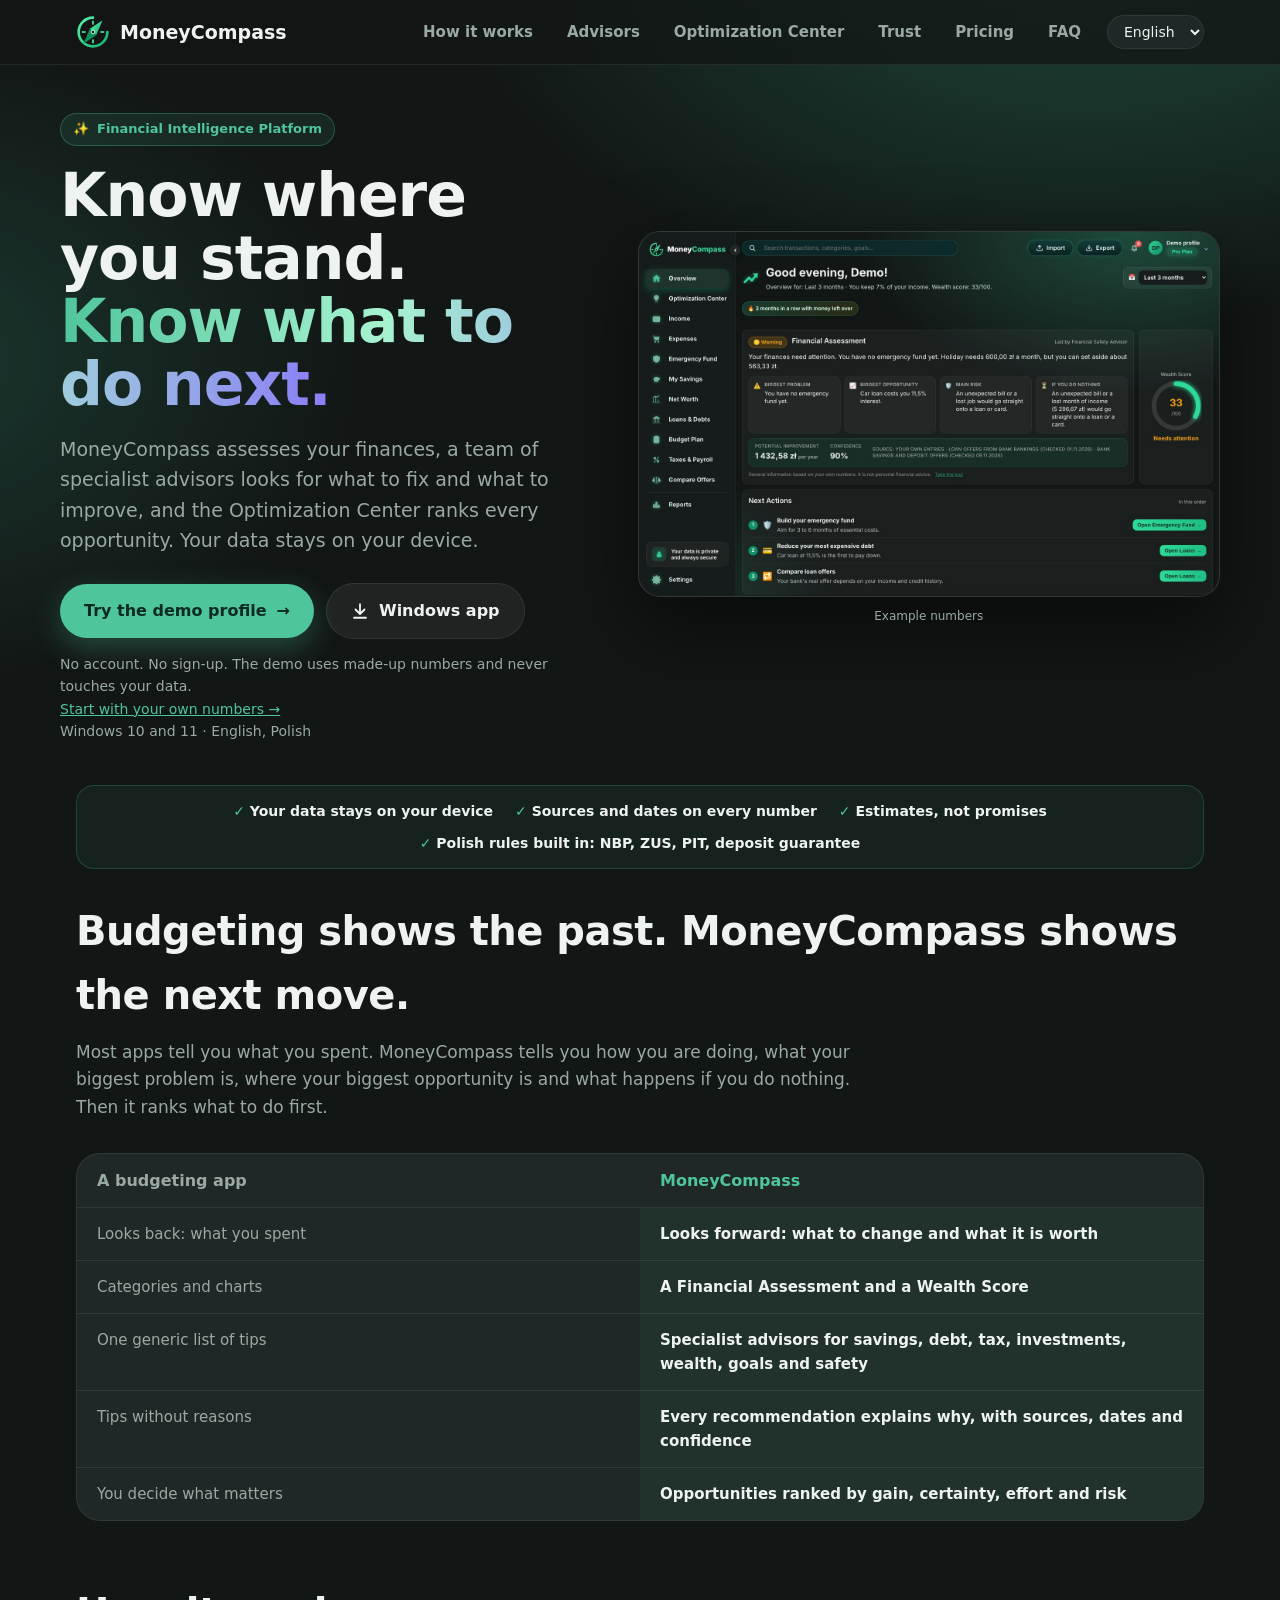
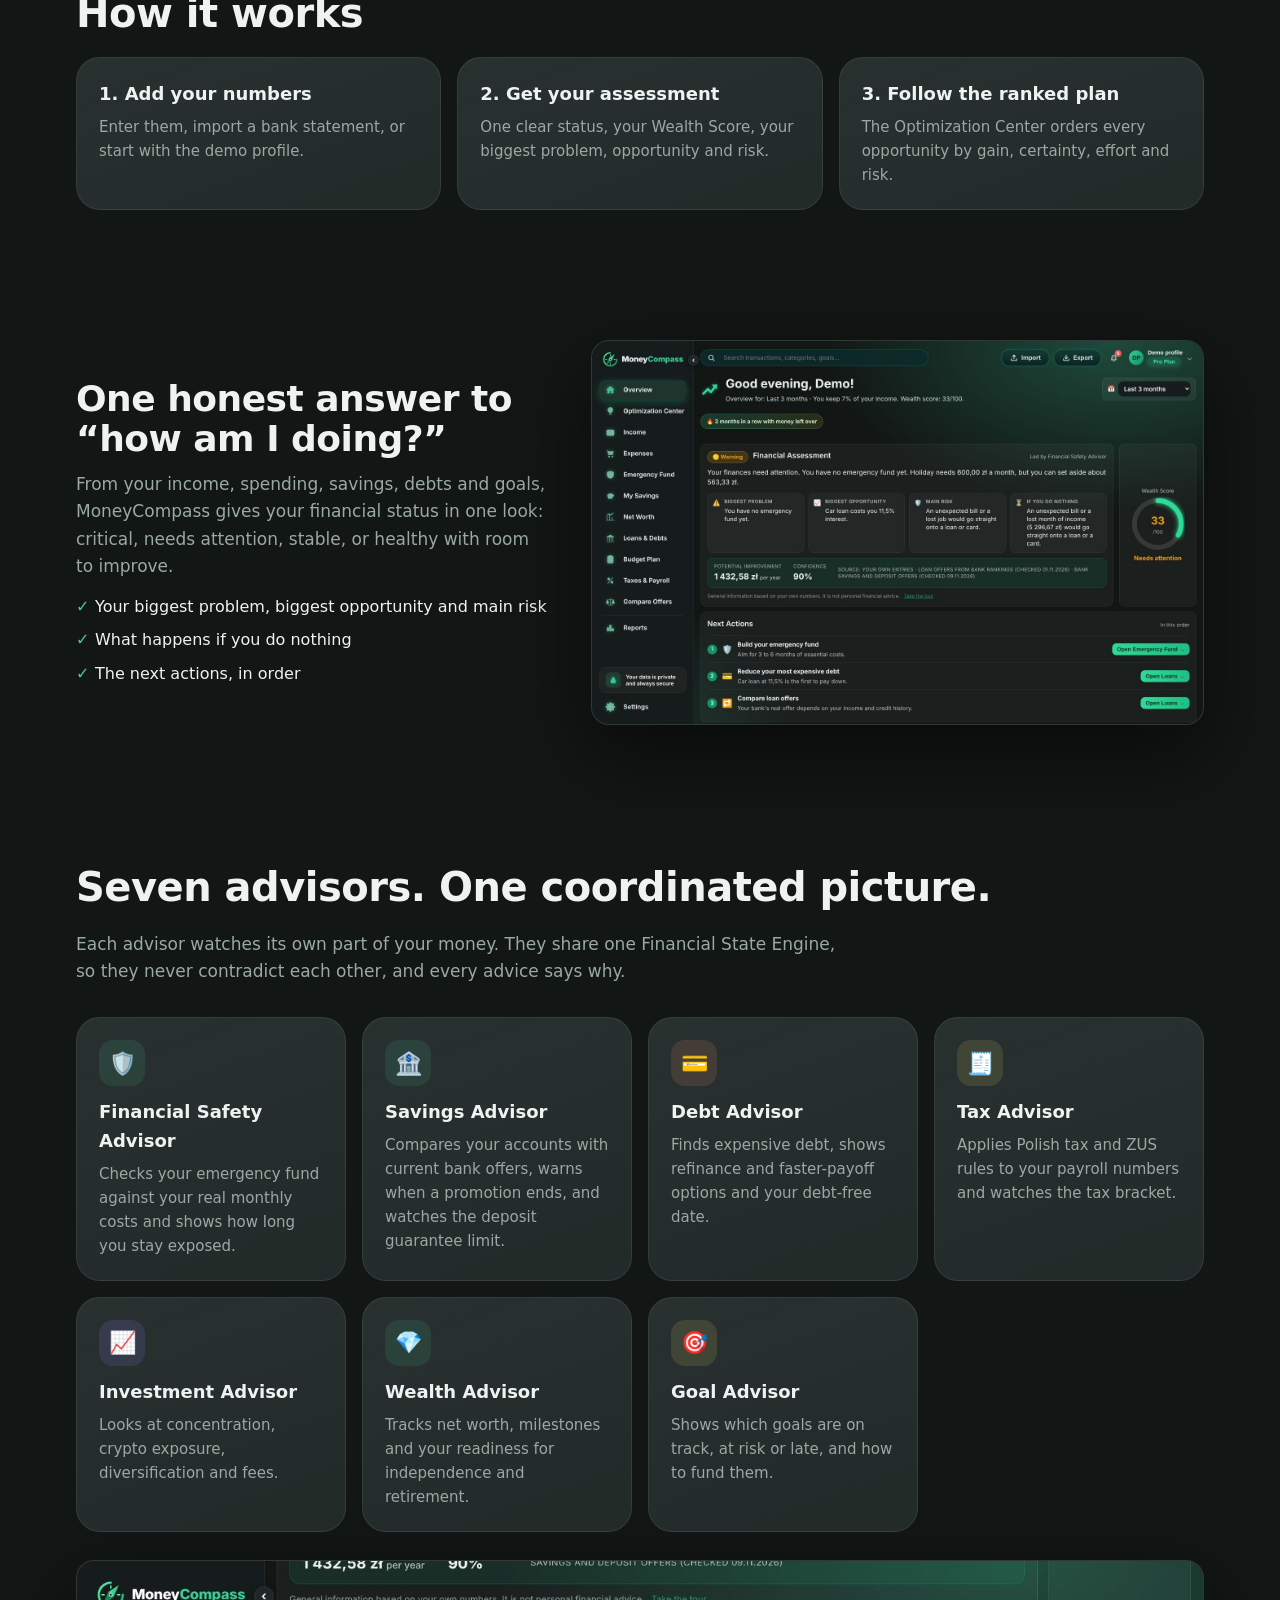
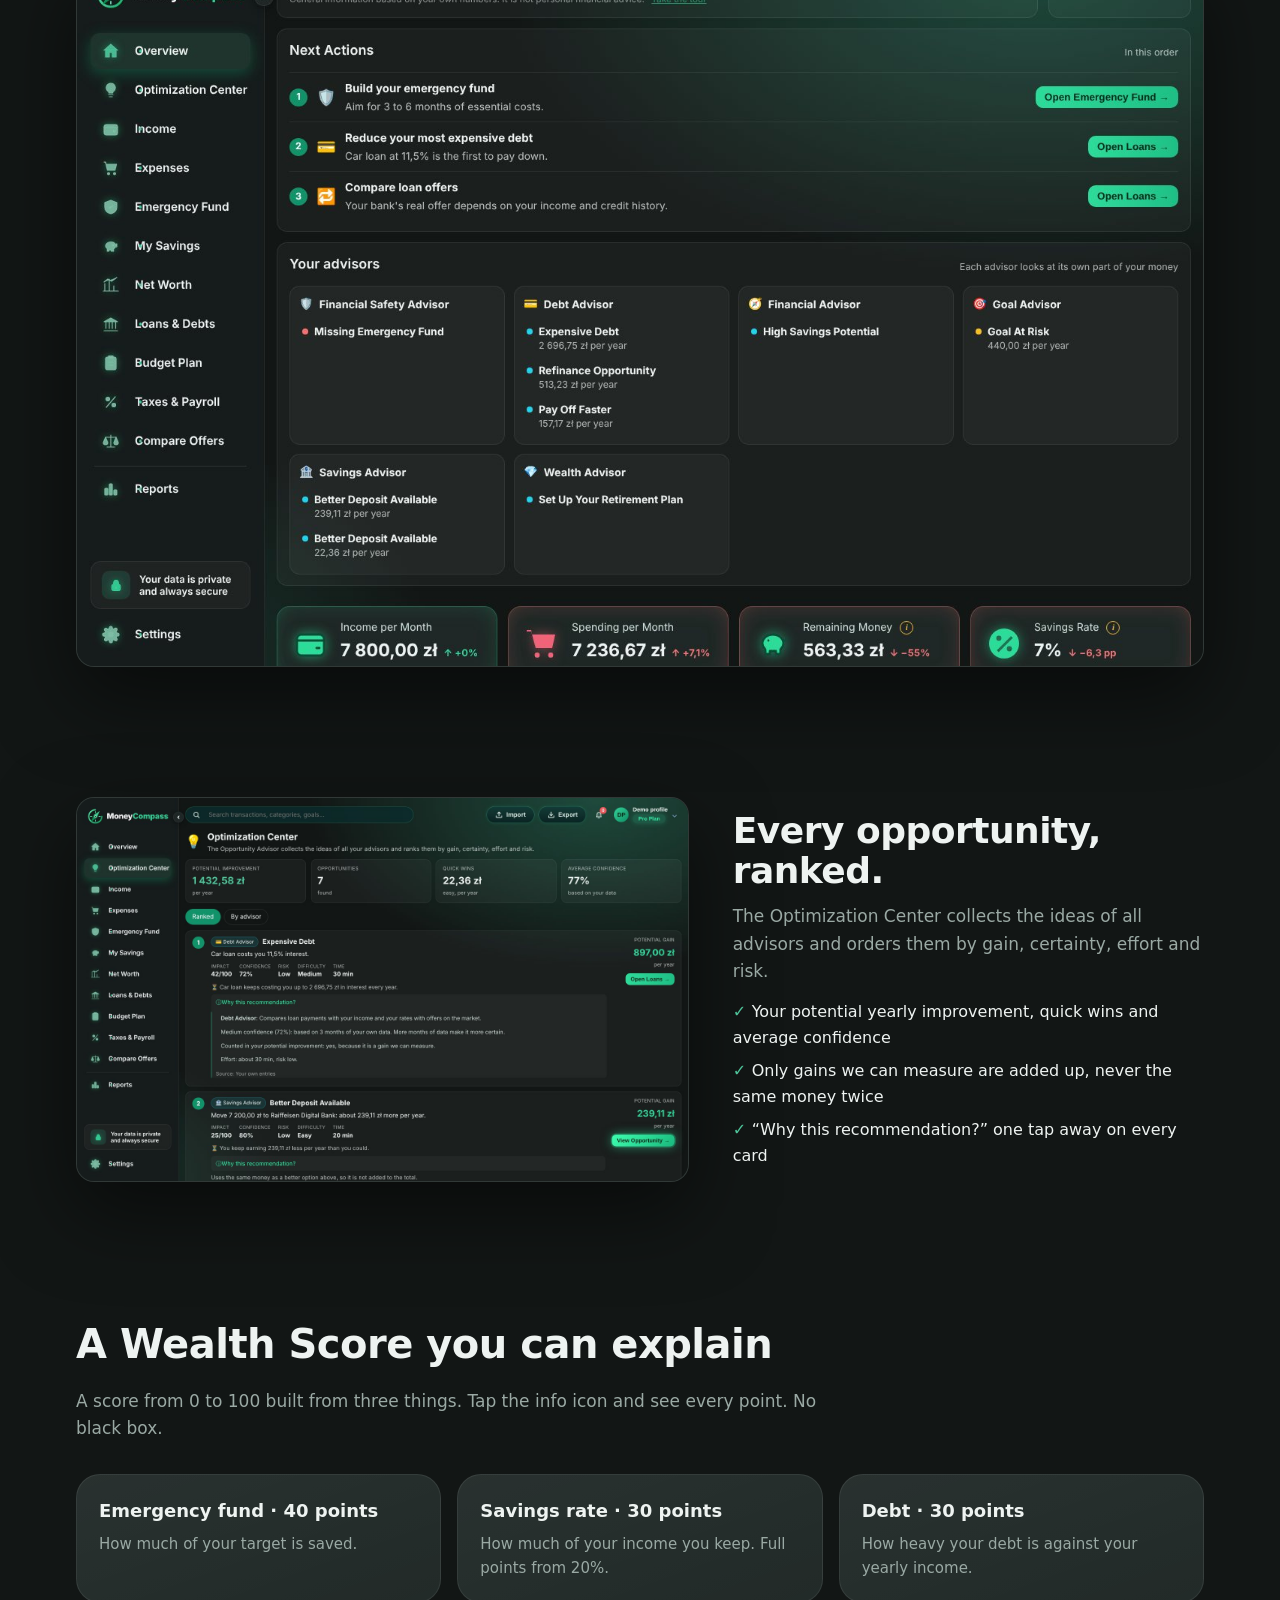
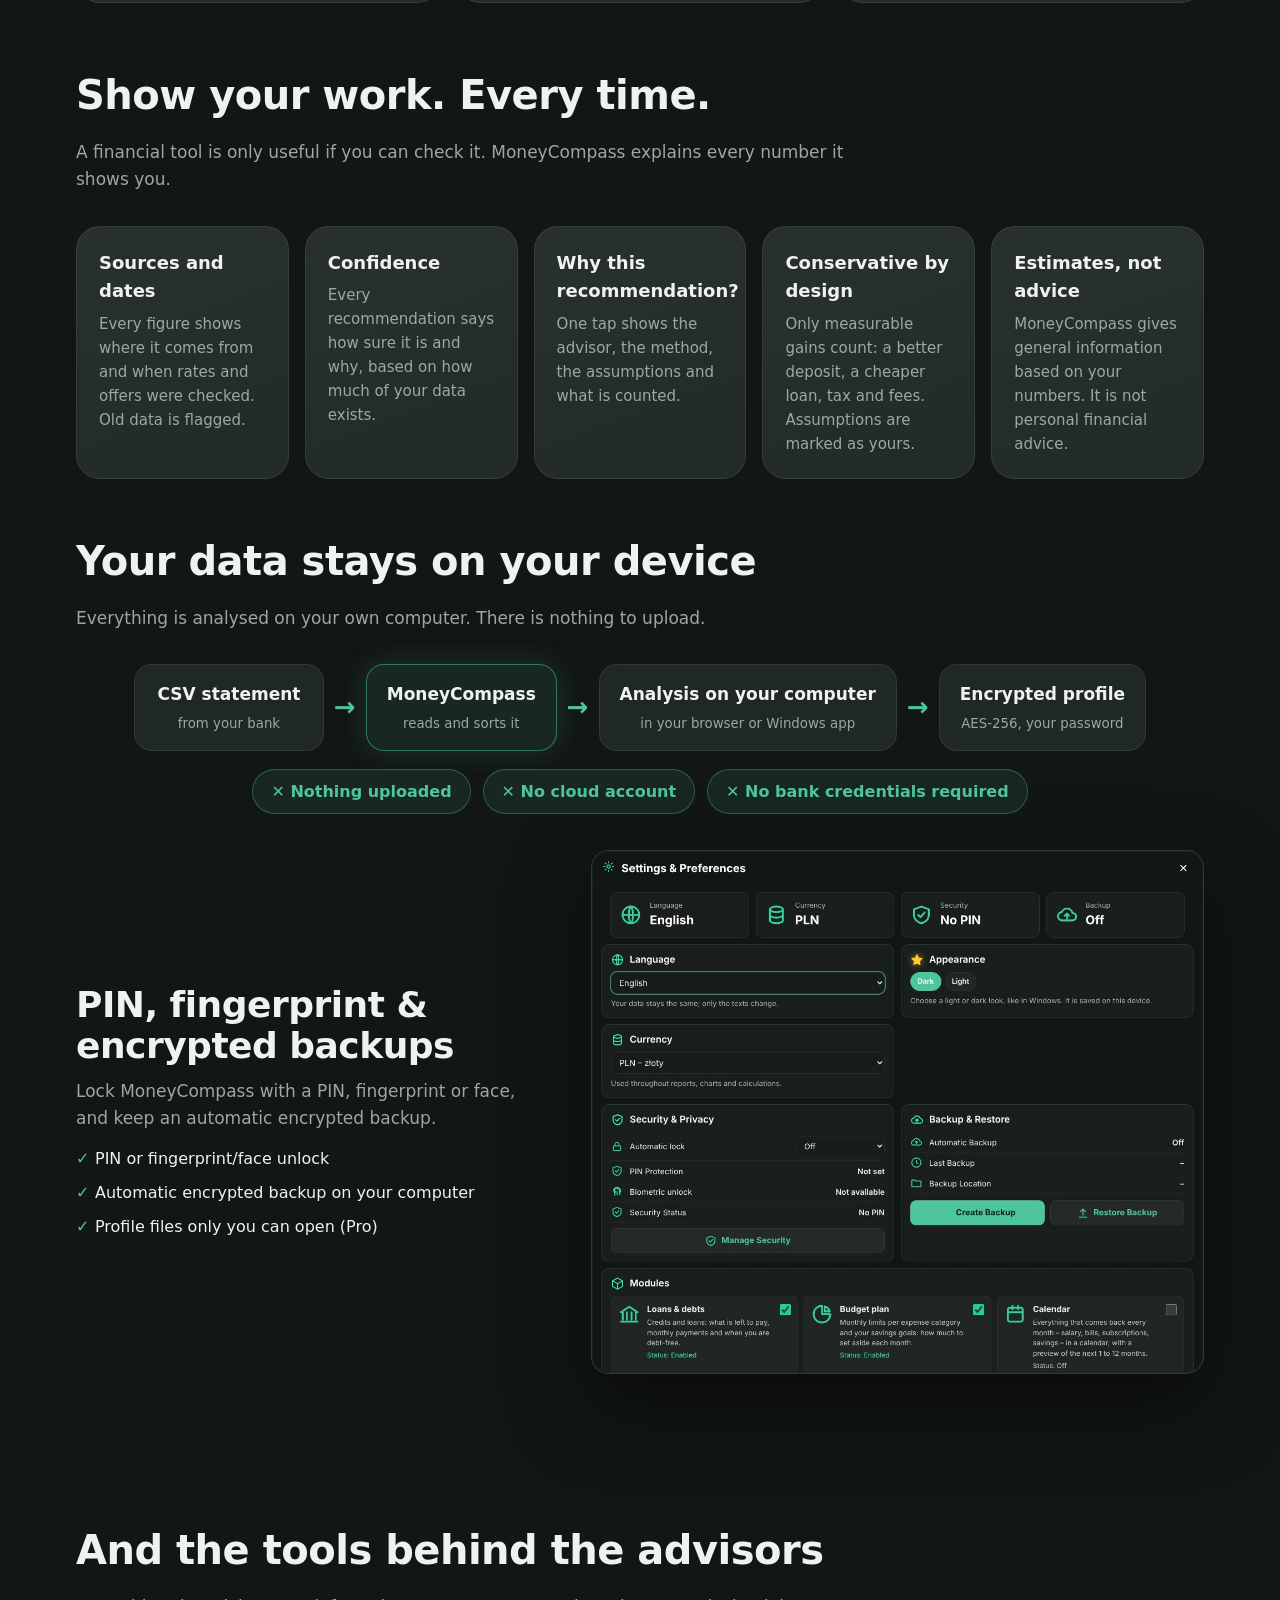
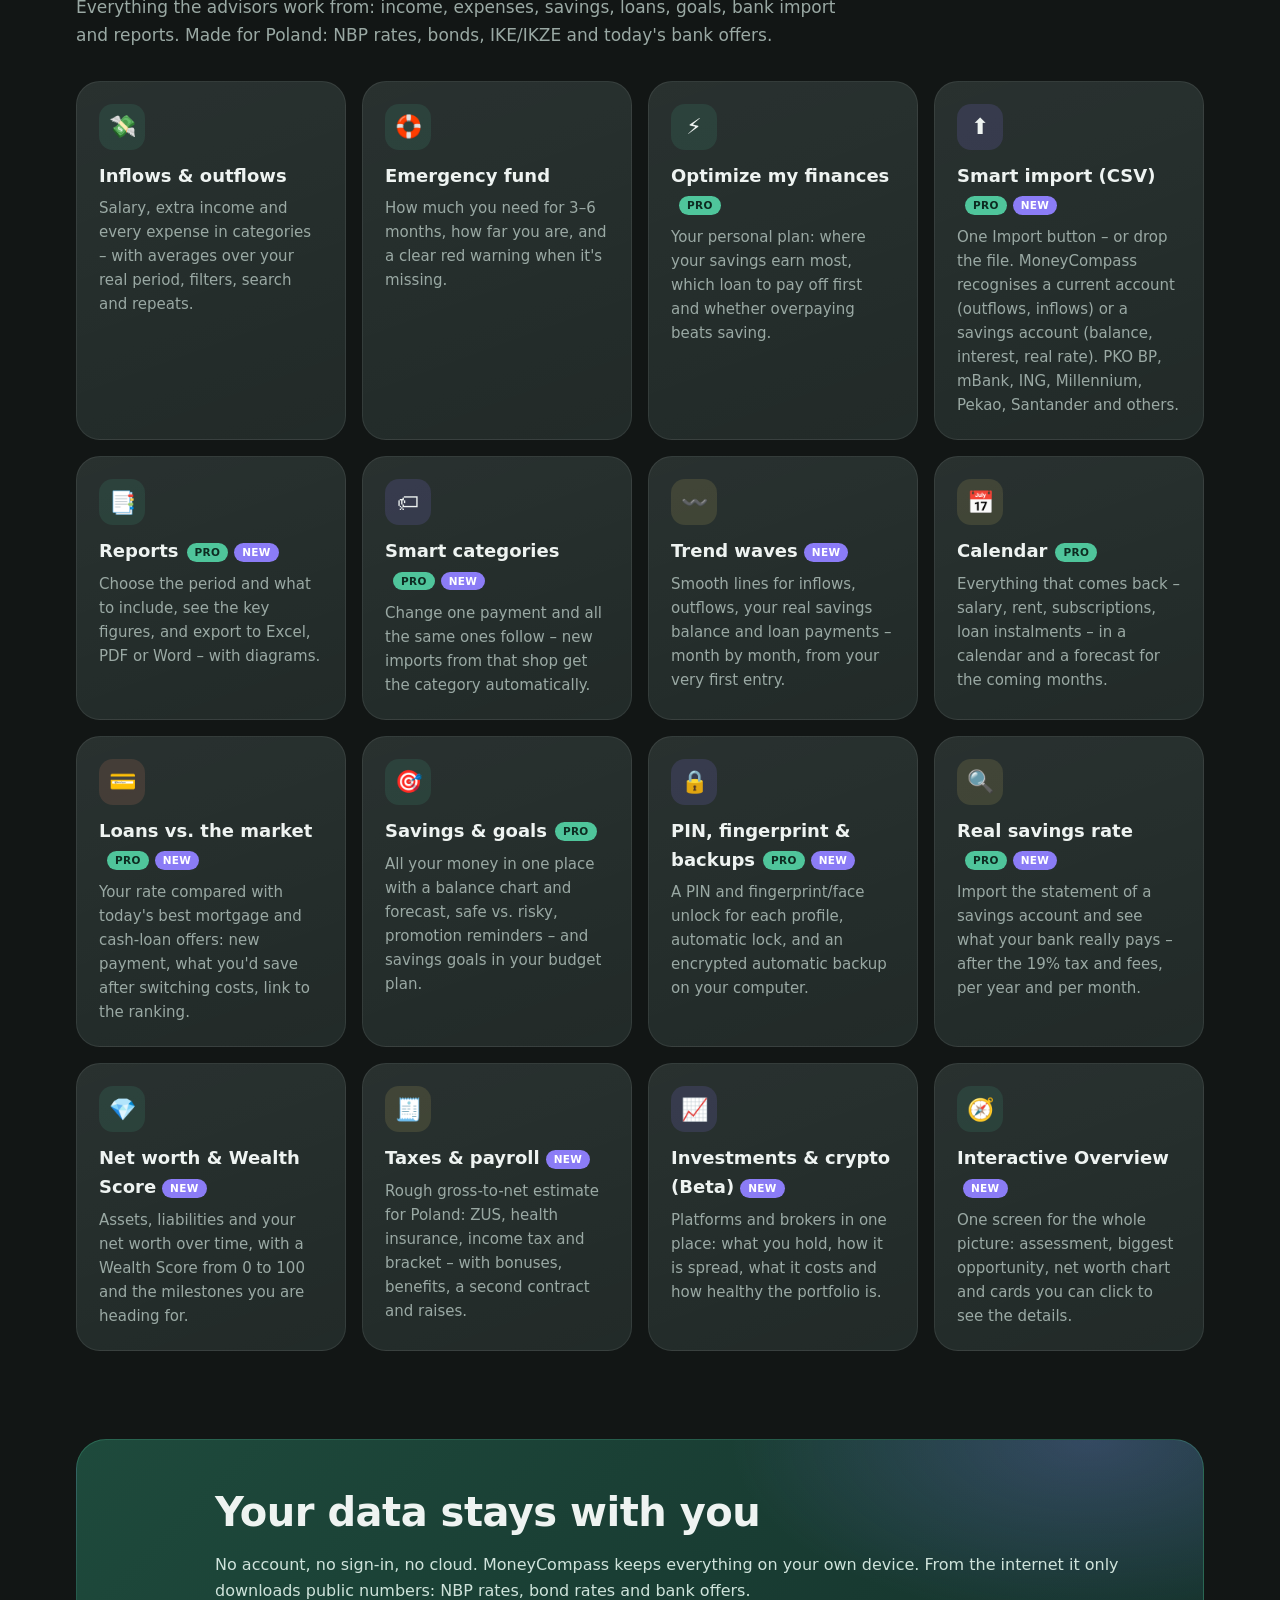
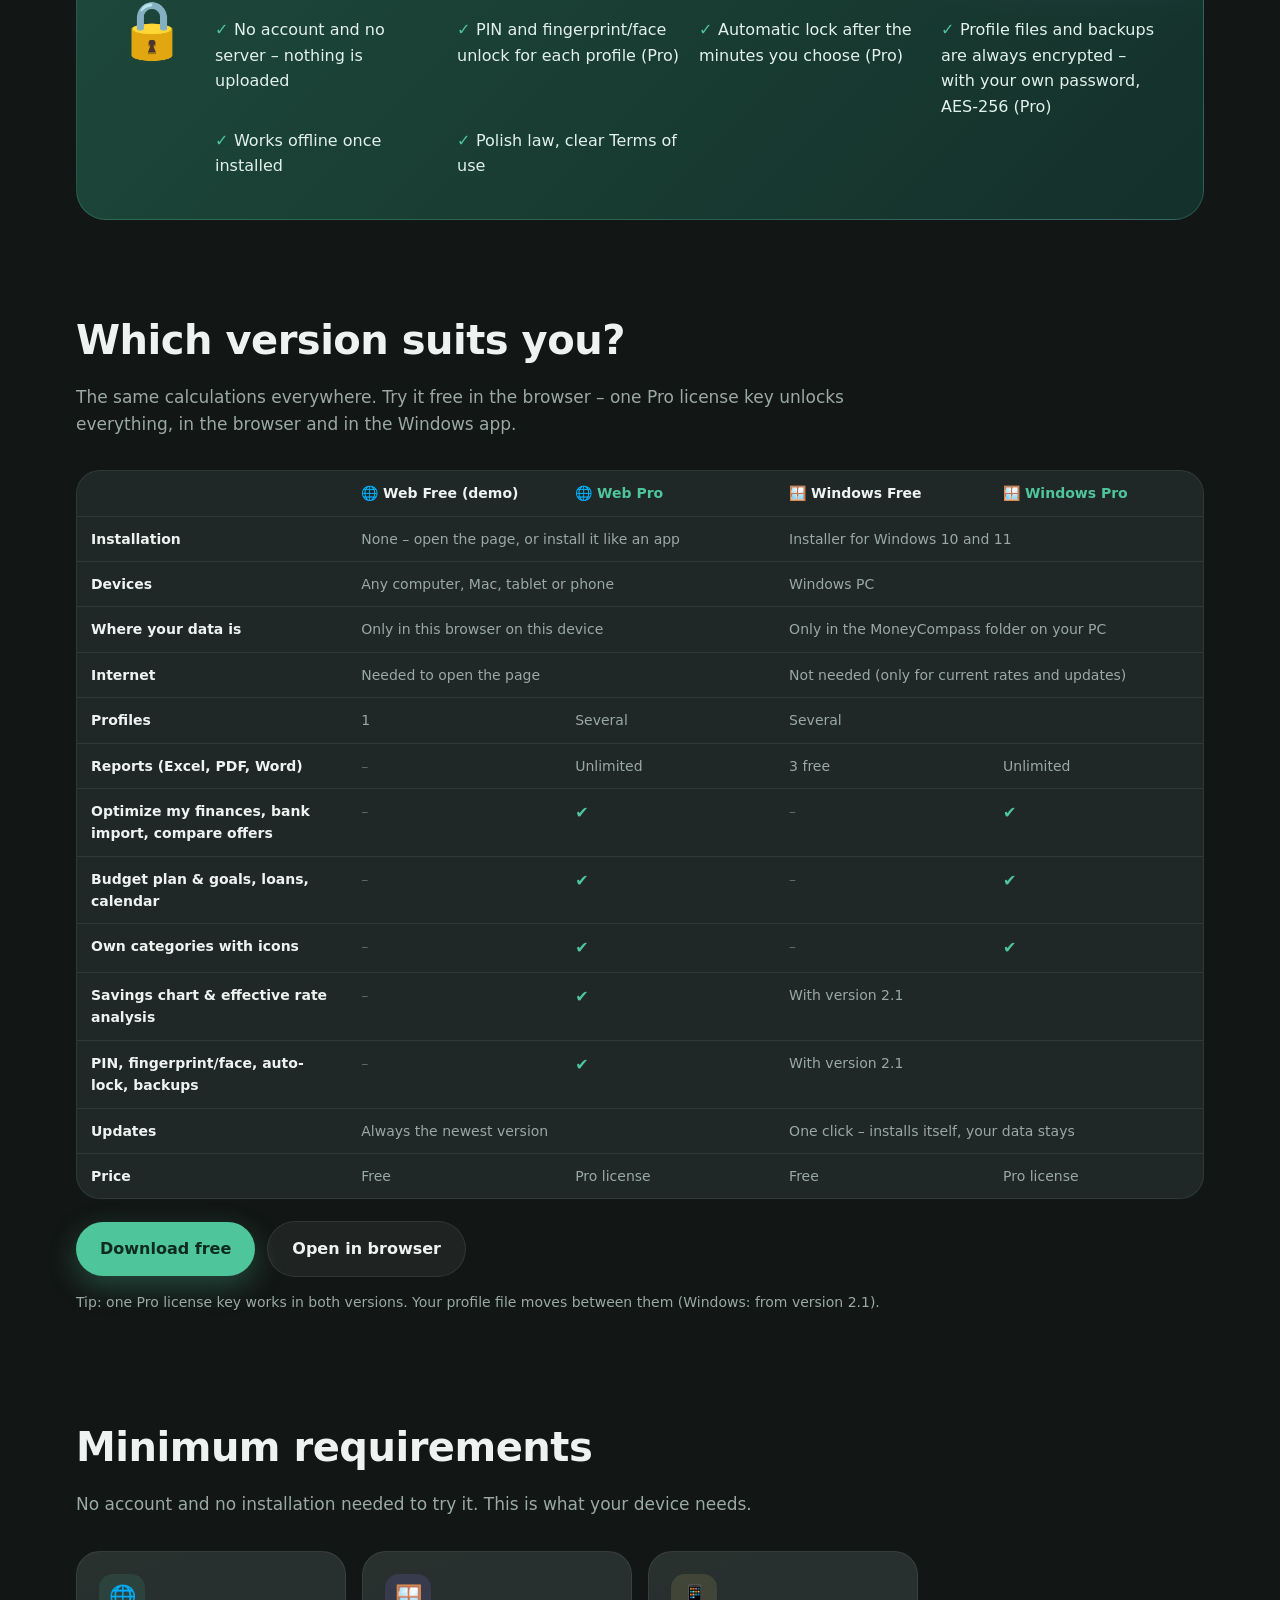
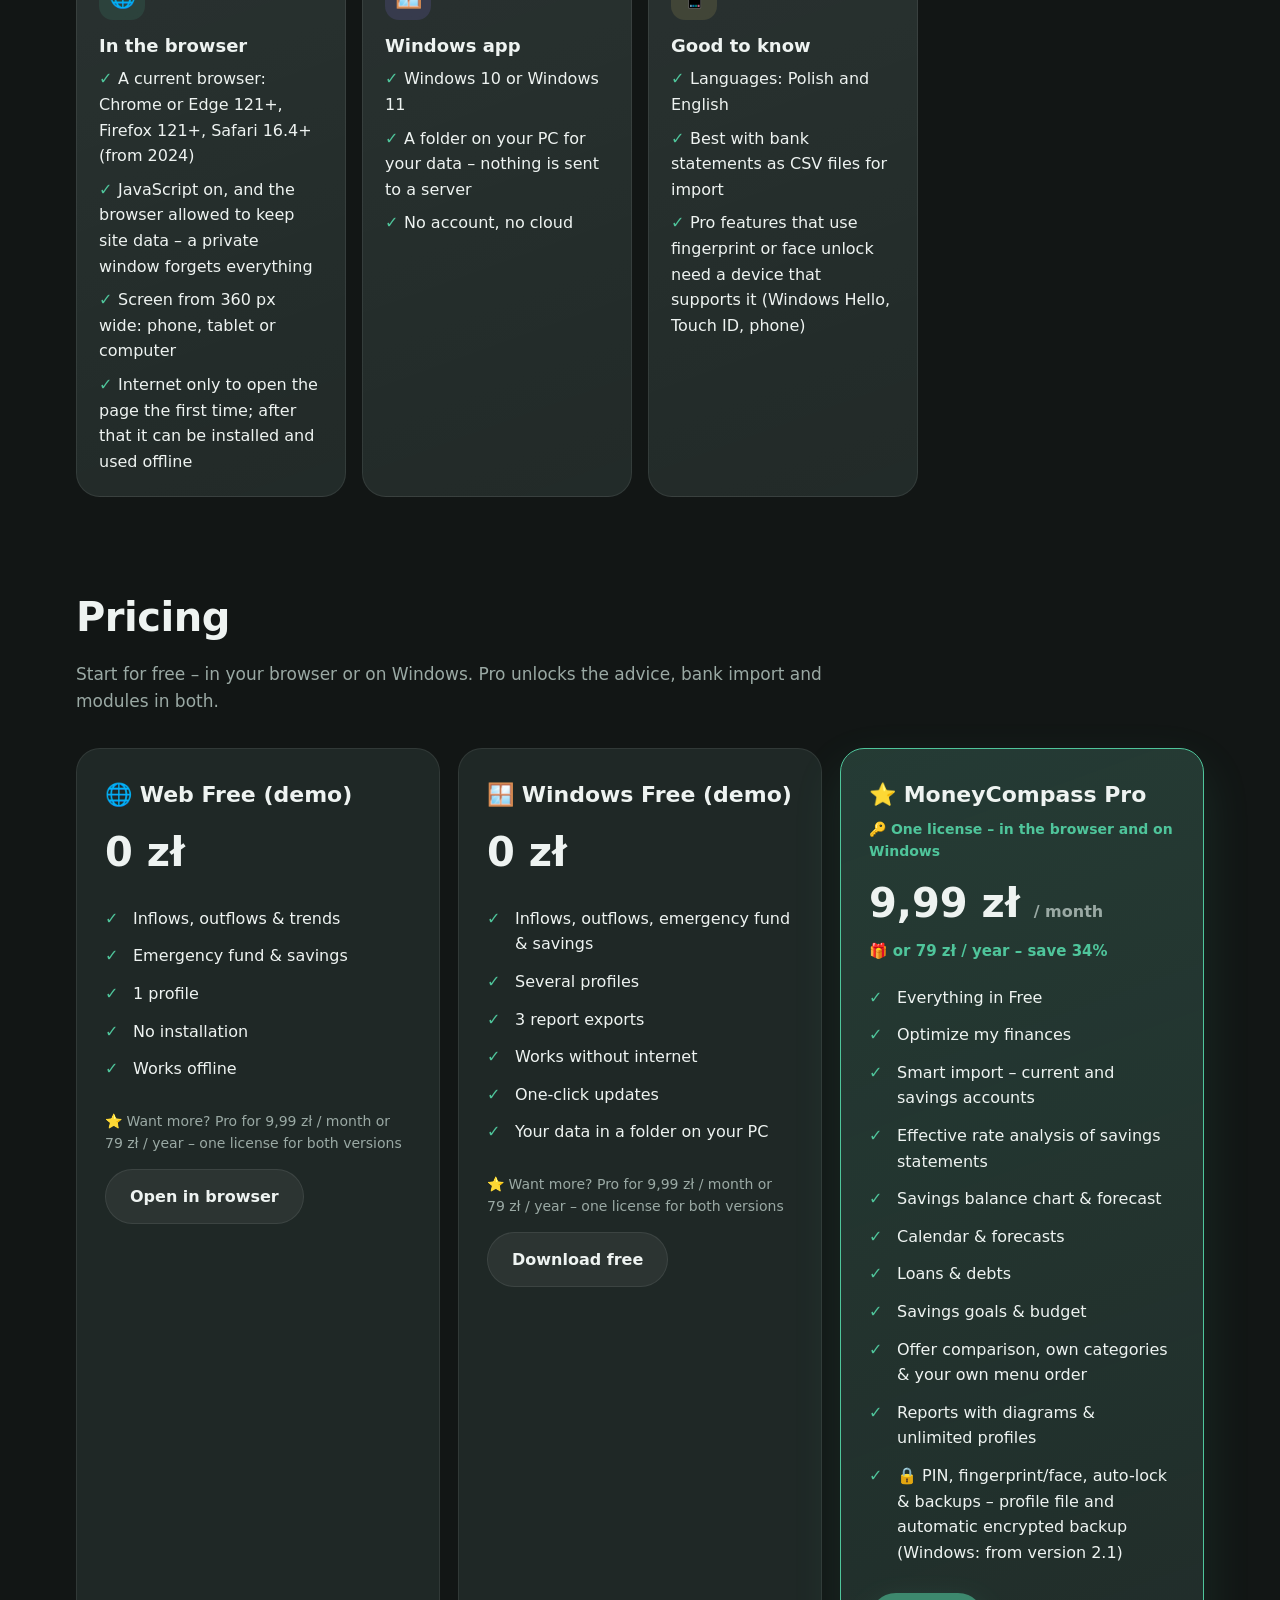
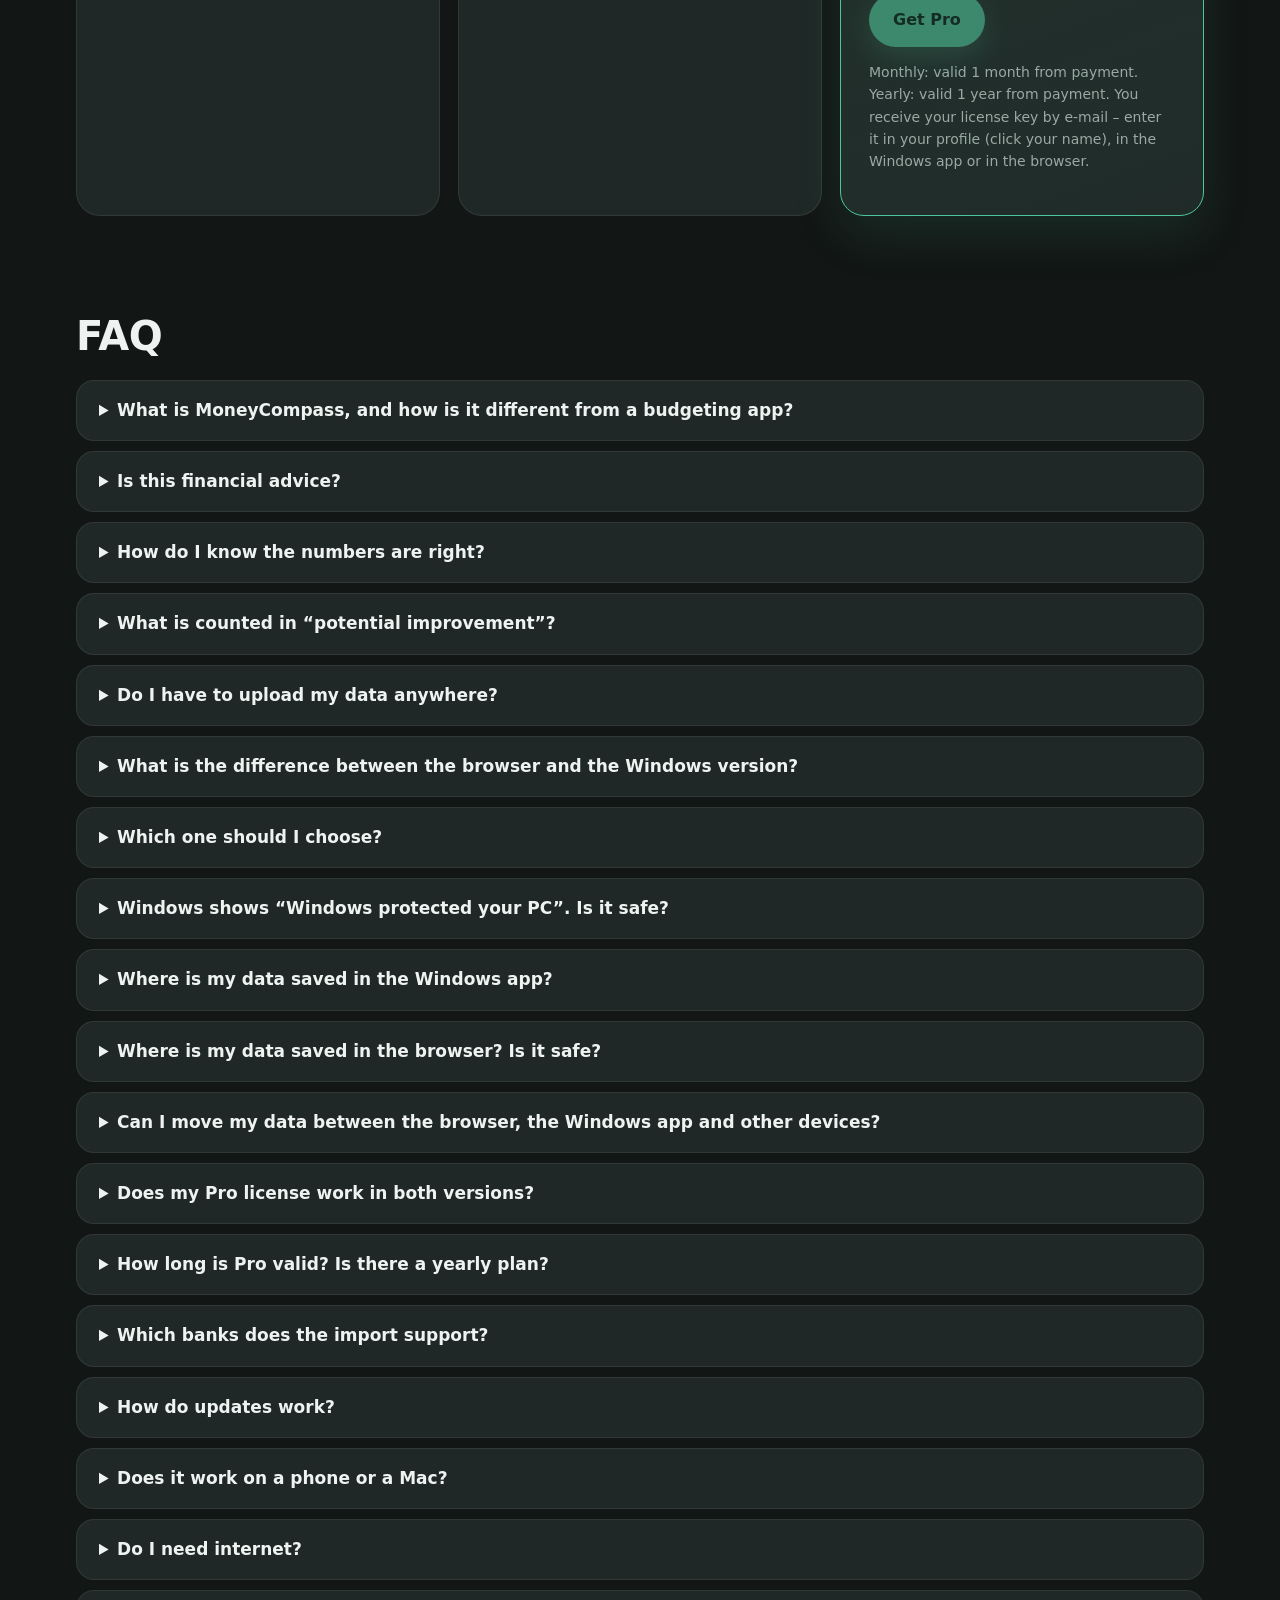
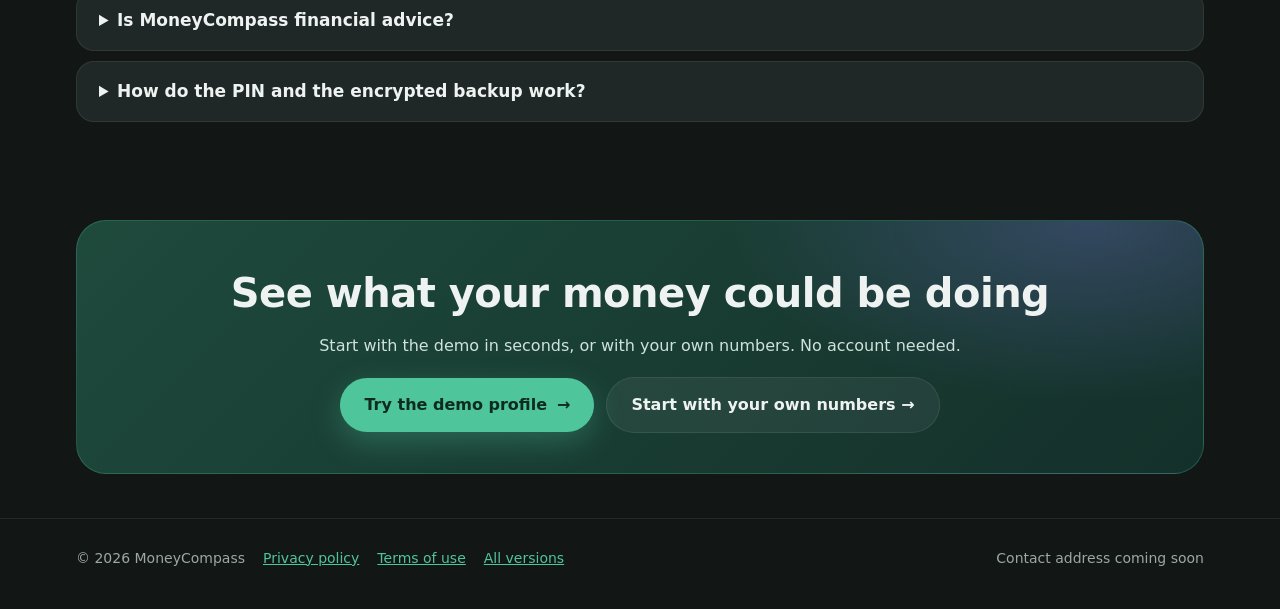
==== commit 9a30bfad: "Website: minimum requirements section, four new feature cards (net worth, taxes & payroll, investmen" ====
--- a/docs/index.html
+++ b/docs/index.html
@@ -282,6 +282,10 @@
         <div class="card"><div class="ic">🎯</div><h3><span data-t="n9_t"></span><span class="pro-tag">PRO</span></h3><p data-t="n9_p"></p></div>
         <div class="card lav"><div class="ic">🔒</div><h3><span data-t="n10_t"></span><span class="pro-tag">PRO</span><span class="new-tag" data-t="new">NEW</span></h3><p data-t="n10_p"></p></div>
         <div class="card gold"><div class="ic">🔍</div><h3><span data-t="n11_t"></span><span class="pro-tag">PRO</span><span class="new-tag" data-t="new">NEW</span></h3><p data-t="n11_p"></p></div>
+        <div class="card"><div class="ic">💎</div><h3><span data-t="n14_t"></span><span class="new-tag" data-t="new">NEW</span></h3><p data-t="n14_p"></p></div>
+        <div class="card gold"><div class="ic">🧾</div><h3><span data-t="n15_t"></span><span class="new-tag" data-t="new">NEW</span></h3><p data-t="n15_p"></p></div>
+        <div class="card lav"><div class="ic">📈</div><h3><span data-t="n16_t"></span><span class="new-tag" data-t="new">NEW</span></h3><p data-t="n16_p"></p></div>
+        <div class="card"><div class="ic">🧭</div><h3><span data-t="n17_t"></span><span class="new-tag" data-t="new">NEW</span></h3><p data-t="n17_p"></p></div>
       </div>
     </div>
   </section>
@@ -330,6 +334,15 @@
       <p class="small" data-t="cmp_tip"></p>
     </div>
   </section>
+
+  <section id="requirements-sec"><div class="wrap">
+      <h2 data-t="rq_t"></h2><p class="sub" data-t="rq_s"></p>
+      <div class="grid">
+        <div class="card"><div class="ic">🌐</div><h3 data-t="rq1_t"></h3><ul class="ticks"><li data-t="rq1_1"></li><li data-t="rq1_2"></li><li data-t="rq1_3"></li><li data-t="rq1_4"></li></ul></div>
+        <div class="card lav"><div class="ic">🪟</div><h3 data-t="rq2_t"></h3><ul class="ticks"><li data-t="rq2_1"></li><li data-t="rq2_2"></li><li data-t="rq2_3"></li></ul></div>
+        <div class="card gold"><div class="ic">📱</div><h3 data-t="rq3_t"></h3><ul class="ticks"><li data-t="rq3_1"></li><li data-t="rq3_2"></li><li data-t="rq3_3"></li></ul></div>
+      </div>
+  </div></section>
 
   <section id="pricing">
     <div class="wrap">
@@ -667,6 +680,29 @@
     "pr11": "🔒 PIN, fingerprint/face, auto-lock & backups – profile file and automatic encrypted backup (Windows: from version 2.1)",
     "n13_t": "Reports",
     "n13_p": "Choose the period and what to include, see the key figures, and export to Excel, PDF or Word – with diagrams.",
+    "n14_t": "Net worth & Wealth Score",
+    "n14_p": "Assets, liabilities and your net worth over time, with a Wealth Score from 0 to 100 and the milestones you are heading for.",
+    "n15_t": "Taxes & payroll",
+    "n15_p": "Rough gross-to-net estimate for Poland: ZUS, health insurance, income tax and bracket – with bonuses, benefits, a second contract and raises.",
+    "n16_t": "Investments & crypto (Beta)",
+    "n16_p": "Platforms and brokers in one place: what you hold, how it is spread, what it costs and how healthy the portfolio is.",
+    "n17_t": "Interactive Overview",
+    "n17_p": "One screen for the whole picture: assessment, biggest opportunity, net worth chart and cards you can click to see the details.",
+    "rq_t": "Minimum requirements",
+    "rq_s": "No account and no installation needed to try it. This is what your device needs.",
+    "rq1_t": "In the browser",
+    "rq1_1": "A current browser: Chrome or Edge 121+, Firefox 121+, Safari 16.4+ (from 2024)",
+    "rq1_2": "JavaScript on, and the browser allowed to keep site data – a private window forgets everything",
+    "rq1_3": "Screen from 360 px wide: phone, tablet or computer",
+    "rq1_4": "Internet only to open the page the first time; after that it can be installed and used offline",
+    "rq2_t": "Windows app",
+    "rq2_1": "Windows 10 or Windows 11",
+    "rq2_2": "A folder on your PC for your data – nothing is sent to a server",
+    "rq2_3": "No account, no cloud",
+    "rq3_t": "Good to know",
+    "rq3_1": "Languages: Polish and English",
+    "rq3_2": "Best with bank statements as CSV files for import",
+    "rq3_3": "Pro features that use fingerprint or face unlock need a device that supports it (Windows Hello, Touch ID, phone)",
     "x_stat_t": "Potential annual savings found",
     "x_stat_s": "Example from the demo data – yours will differ",
     "x_opt_t": "A plan to get more from your money",
@@ -1026,6 +1062,29 @@
     "pr11": "🔒 PIN, odcisk palca/twarz, autoblokada i kopie zapasowe – plik profilu i automatyczna zaszyfrowana kopia (Windows: od wersji 2.1)",
     "n13_t": "Raporty",
     "n13_p": "Wybierz okres i zawartość, zobacz najważniejsze liczby i eksportuj do Excela, PDF lub Worda – z wykresami.",
+    "n14_t": "Majątek netto i Wskaźnik majątku",
+    "n14_p": "Aktywa, zobowiązania i majątek netto w czasie, ze Wskaźnikiem majątku od 0 do 100 i kamieniami milowymi, do których zmierzasz.",
+    "n15_t": "Podatki i płace",
+    "n15_p": "Przybliżony szacunek brutto–netto dla Polski: ZUS, składka zdrowotna, podatek dochodowy i próg – z premiami, świadczeniami, drugą umową i podwyżkami.",
+    "n16_t": "Inwestycje i krypto (Beta)",
+    "n16_p": "Platformy i brokerzy w jednym miejscu: co posiadasz, jak to jest rozłożone, ile kosztuje i jak zdrowy jest portfel.",
+    "n17_t": "Interaktywny Przegląd",
+    "n17_p": "Jeden ekran z całym obrazem: ocena, największa okazja, wykres majątku netto i karty, w które można kliknąć, aby zobaczyć szczegóły.",
+    "rq_t": "Wymagania minimalne",
+    "rq_s": "Aby wypróbować, nie potrzeba konta ani instalacji. Tego potrzebuje Twoje urządzenie.",
+    "rq1_t": "W przeglądarce",
+    "rq1_1": "Aktualna przeglądarka: Chrome lub Edge 121+, Firefox 121+, Safari 16.4+ (od 2024 r.)",
+    "rq1_2": "Włączony JavaScript i zgoda przeglądarki na przechowywanie danych strony – okno prywatne zapomina wszystko",
+    "rq1_3": "Ekran od 360 px szerokości: telefon, tablet lub komputer",
+    "rq1_4": "Internet tylko do pierwszego otwarcia strony; potem można ją zainstalować i używać offline",
+    "rq2_t": "Aplikacja na Windows",
+    "rq2_1": "Windows 10 lub Windows 11",
+    "rq2_2": "Folder na komputerze na Twoje dane – nic nie jest wysyłane na serwer",
+    "rq2_3": "Bez konta i bez chmury",
+    "rq3_t": "Warto wiedzieć",
+    "rq3_1": "Języki: polski i angielski",
+    "rq3_2": "Najlepiej z wyciągami bankowymi w plikach CSV do importu",
+    "rq3_3": "Funkcje Pro z odciskiem palca lub twarzą wymagają urządzenia, które to obsługuje (Windows Hello, Touch ID, telefon)",
     "x_stat_t": "Znaleziona potencjalna oszczędność roczna",
     "x_stat_s": "Przykład z danych demo – Twoja będzie inna",
     "x_opt_t": "Plan, jak wycisnąć więcej z pieniędzy",
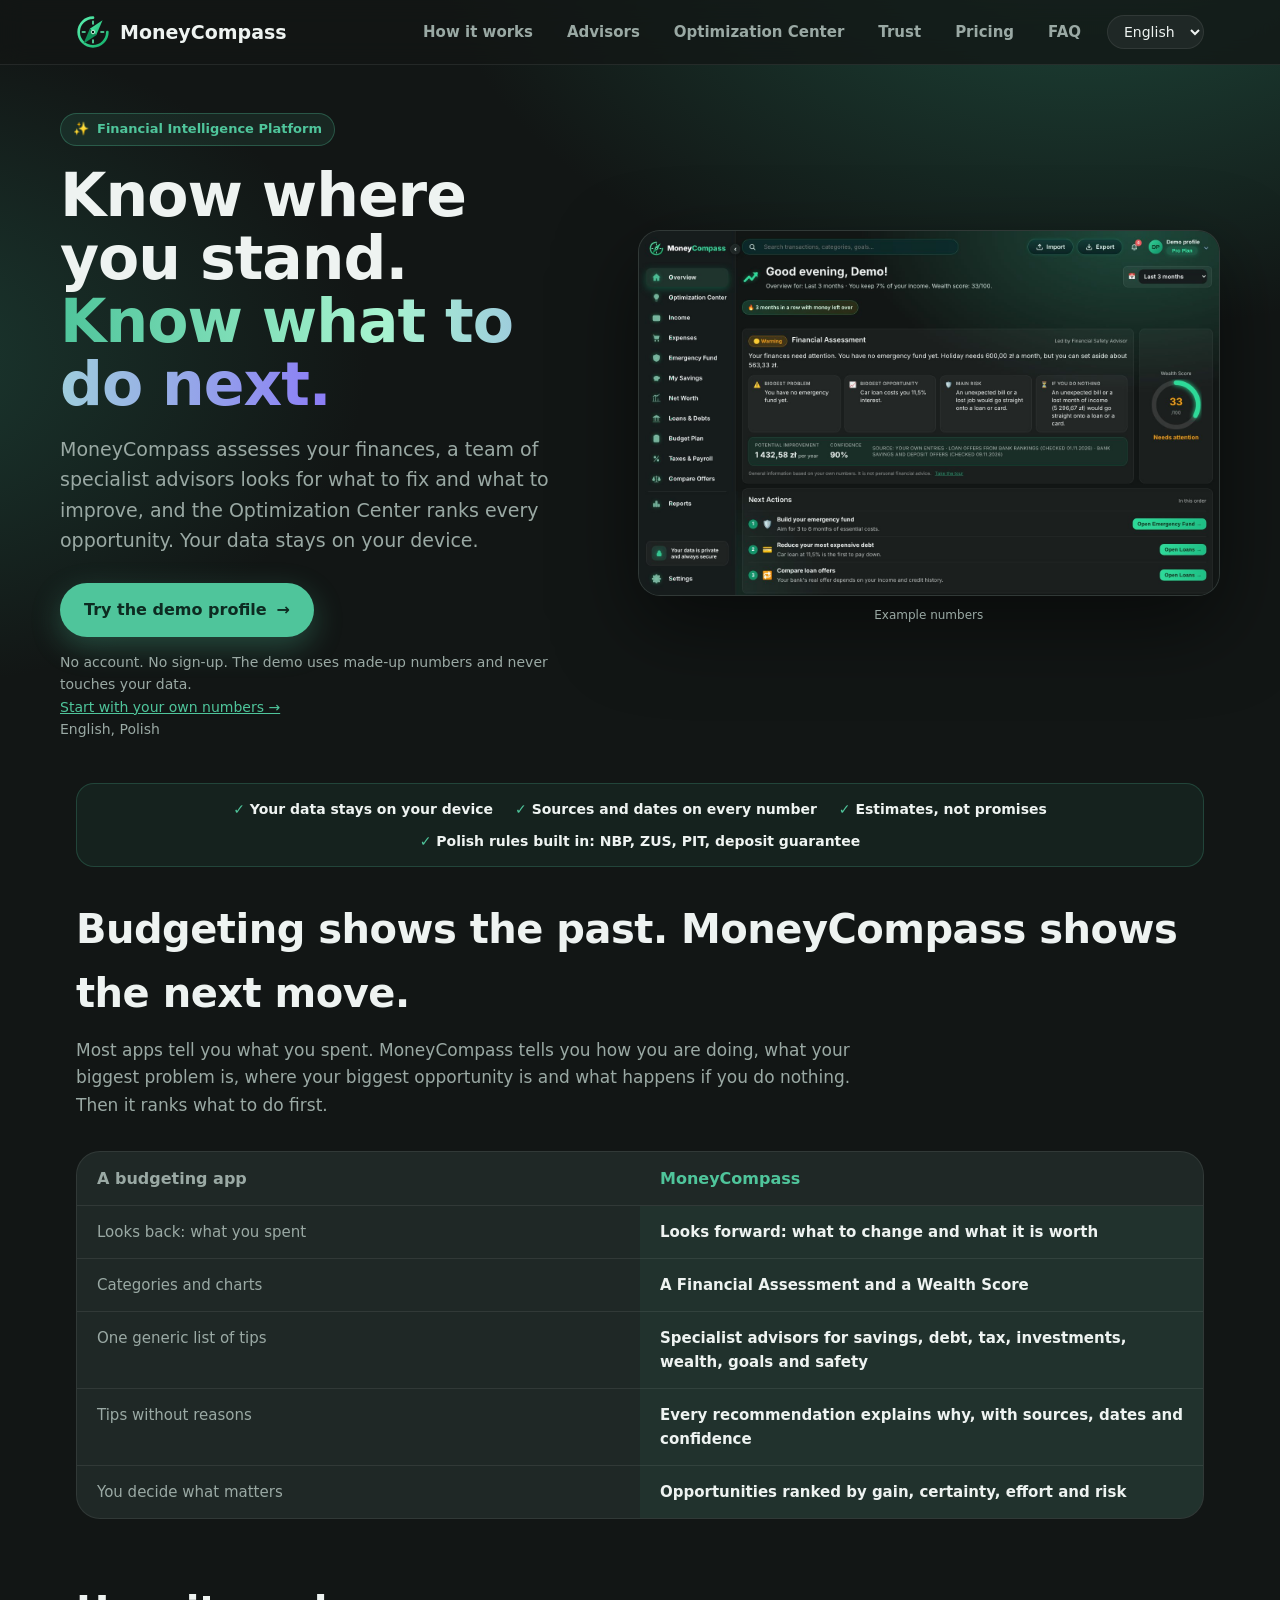
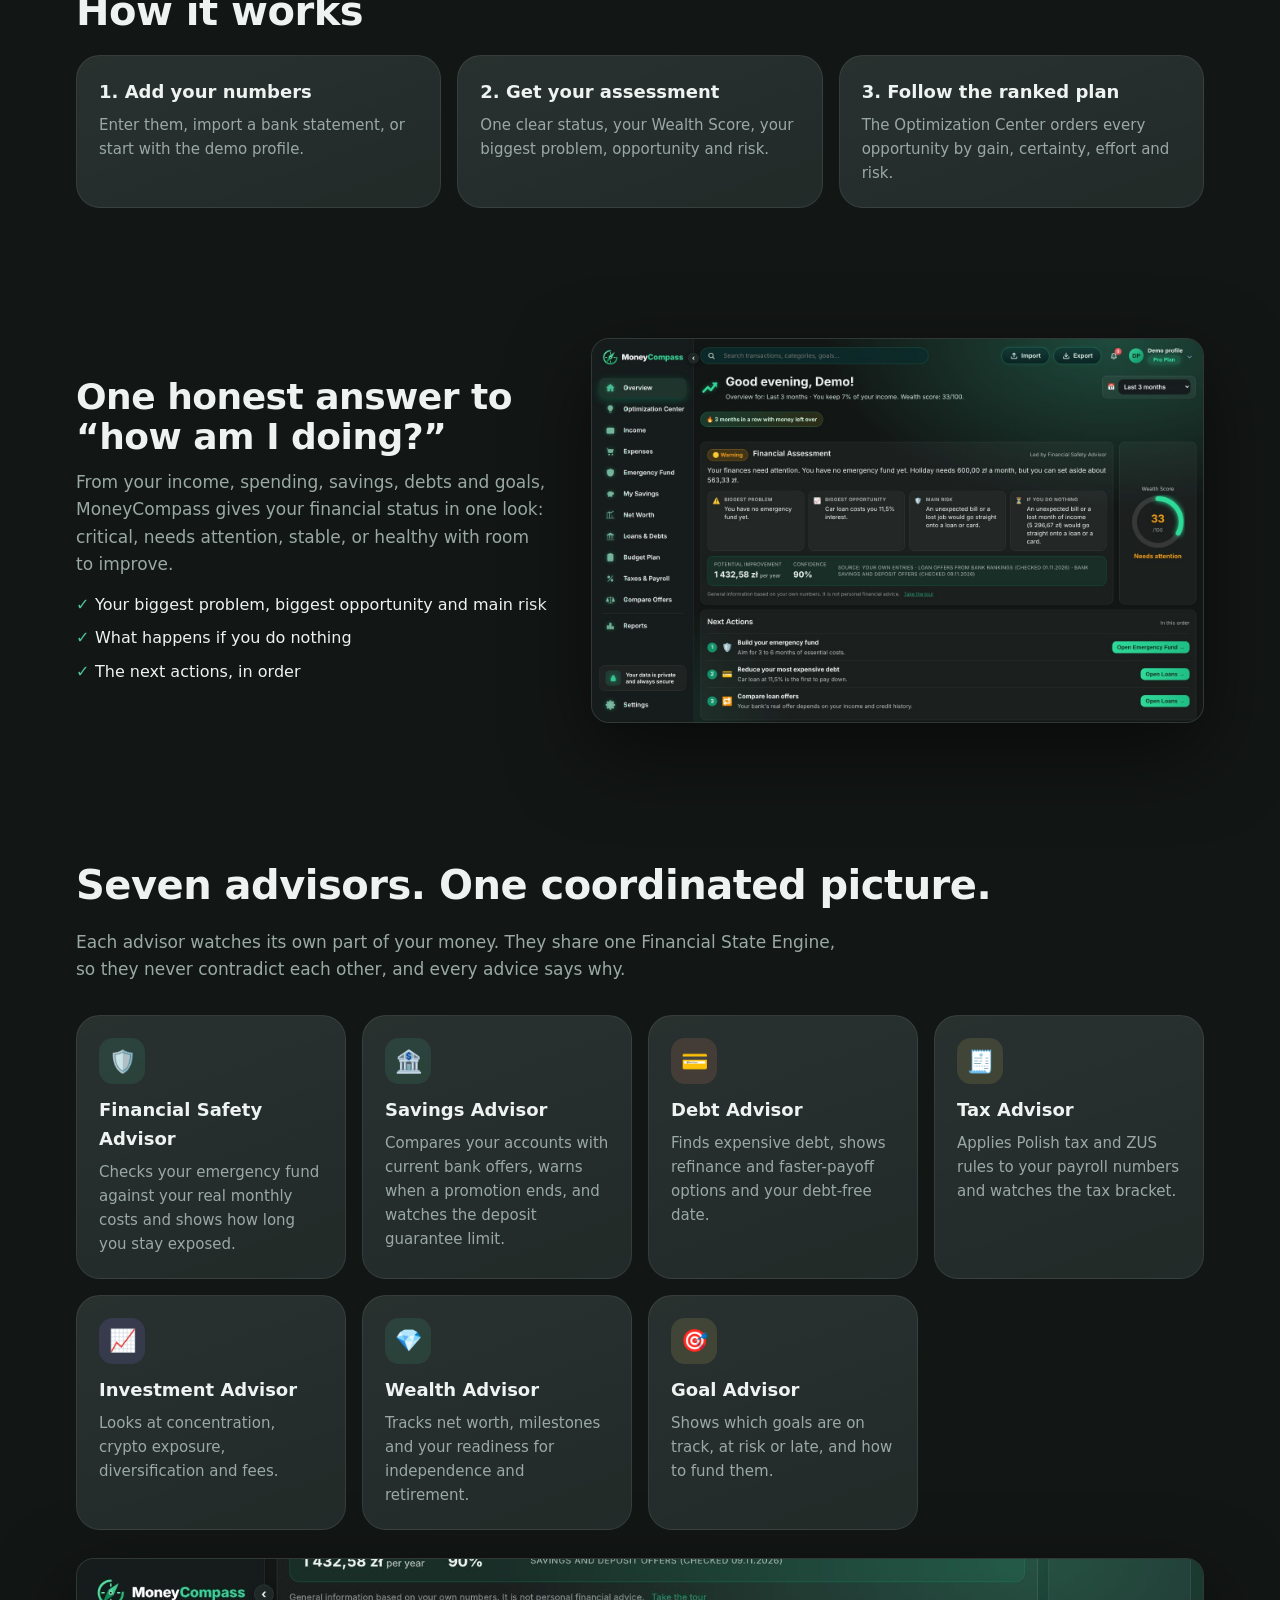
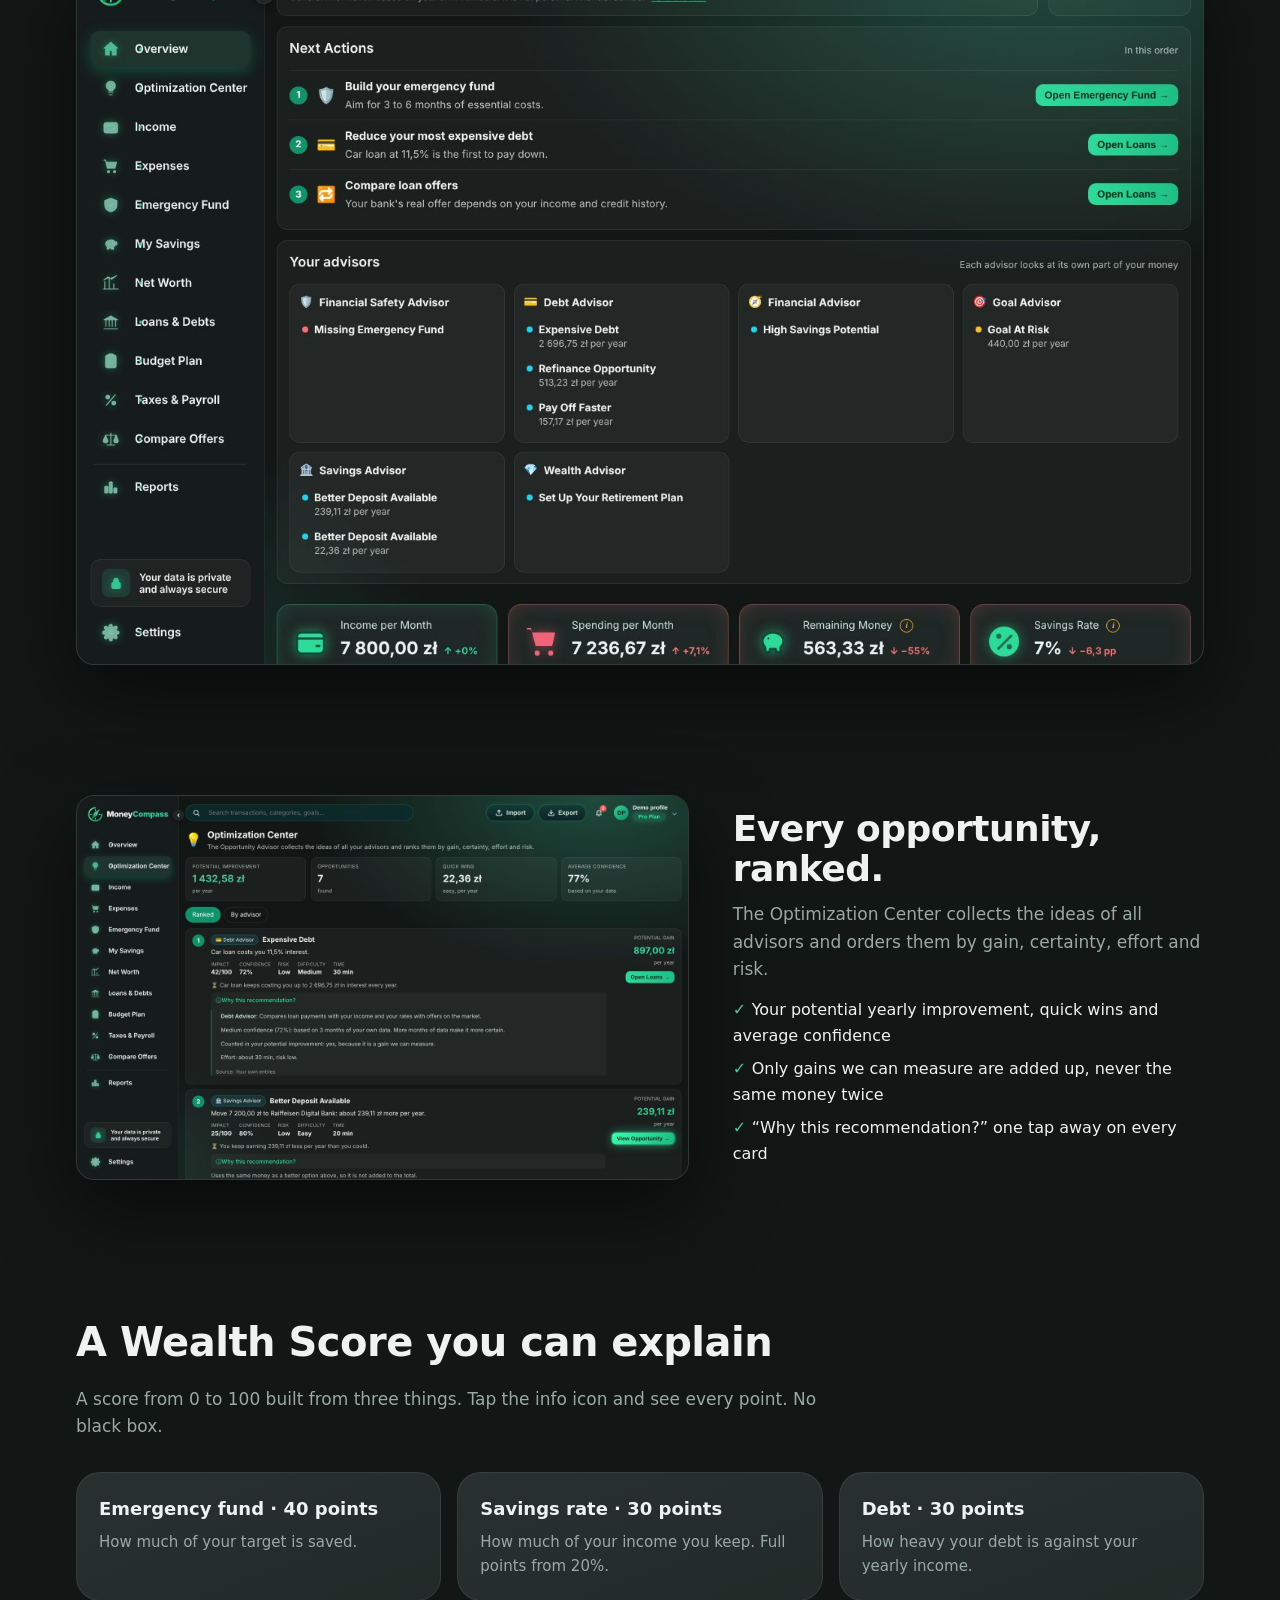
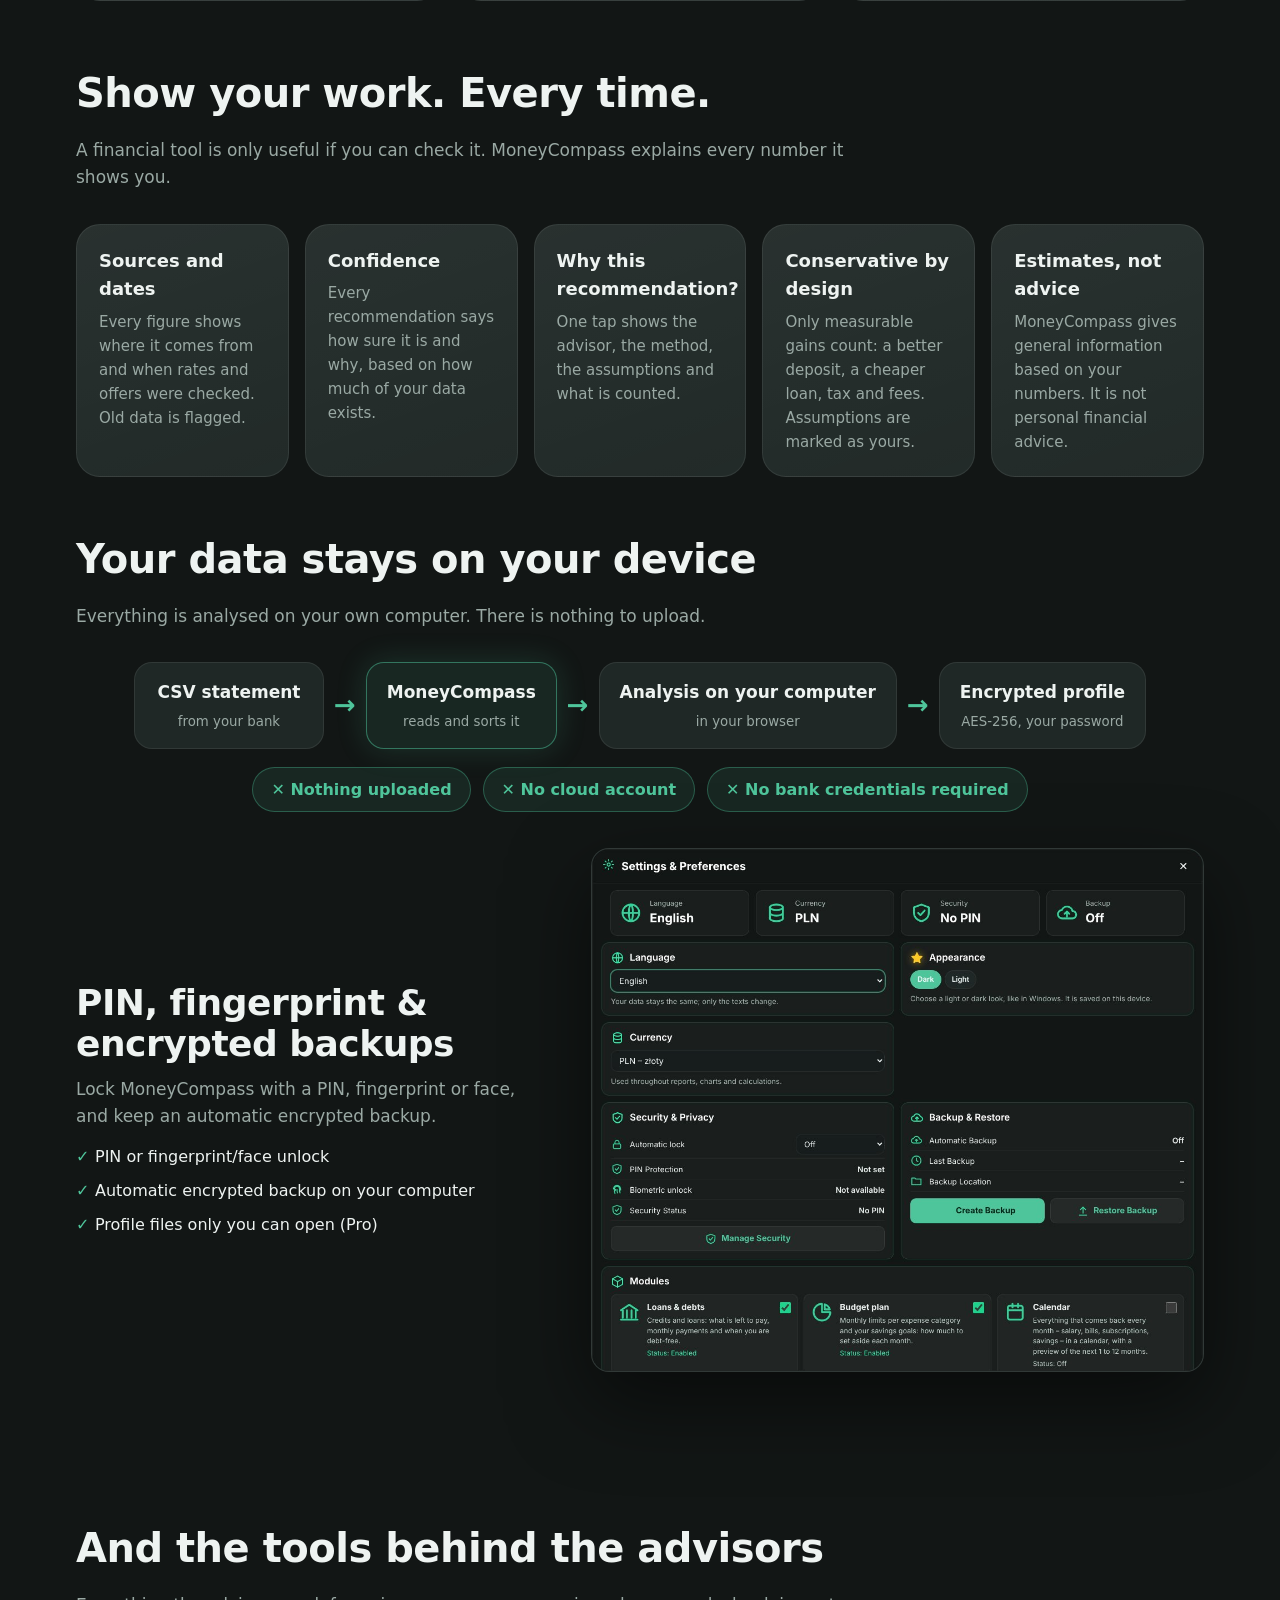
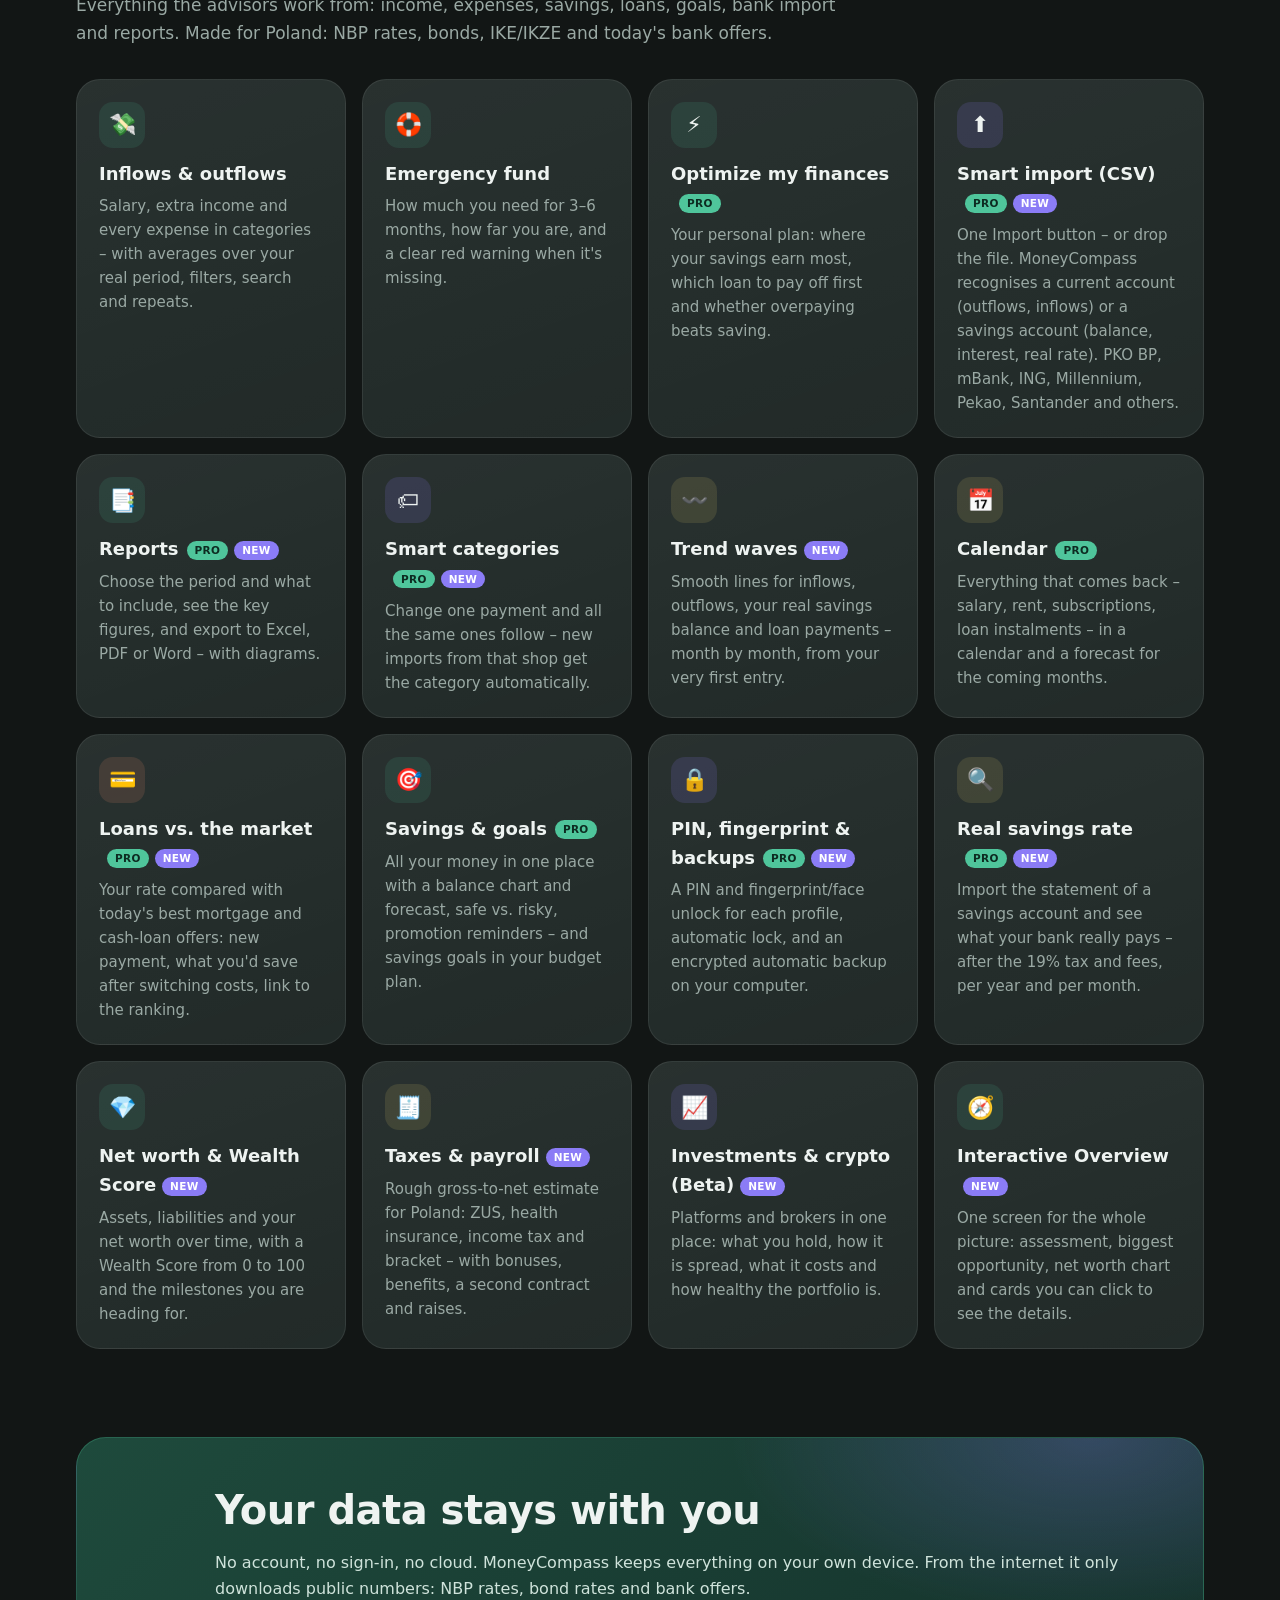
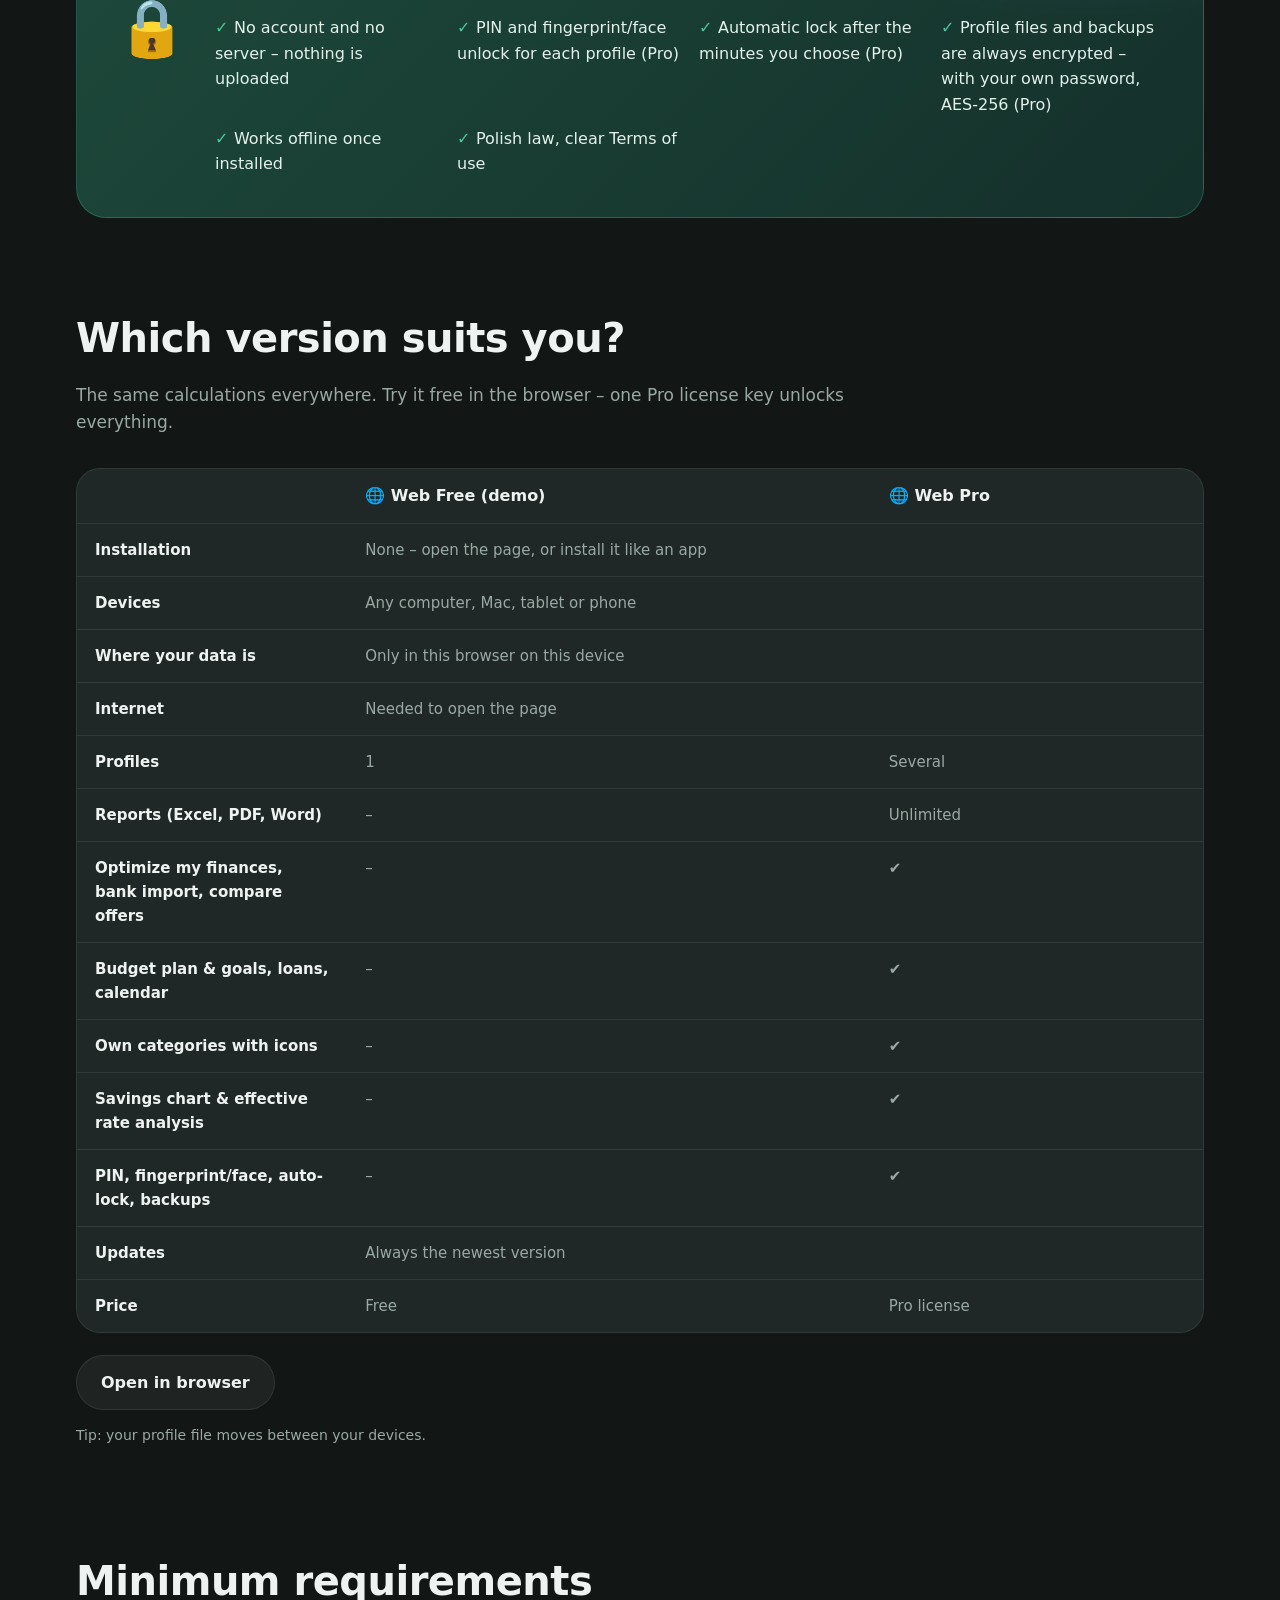
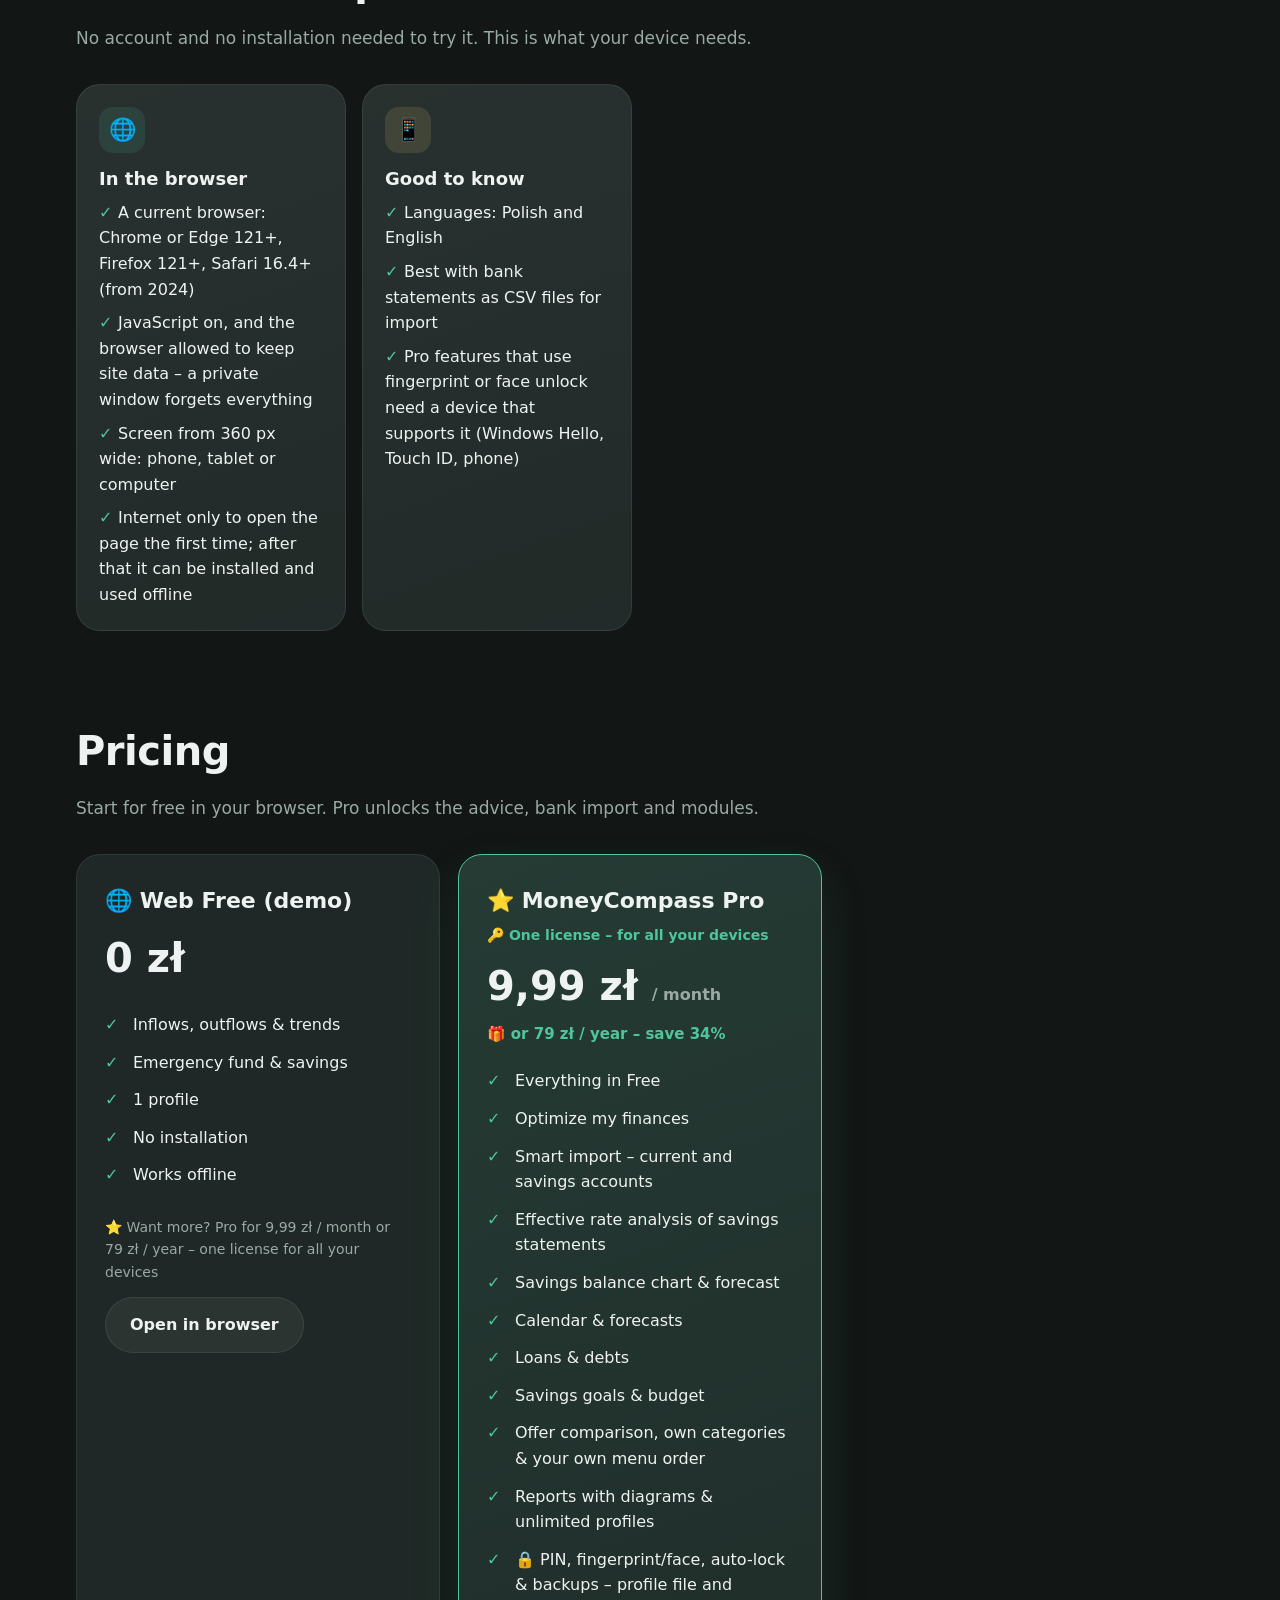
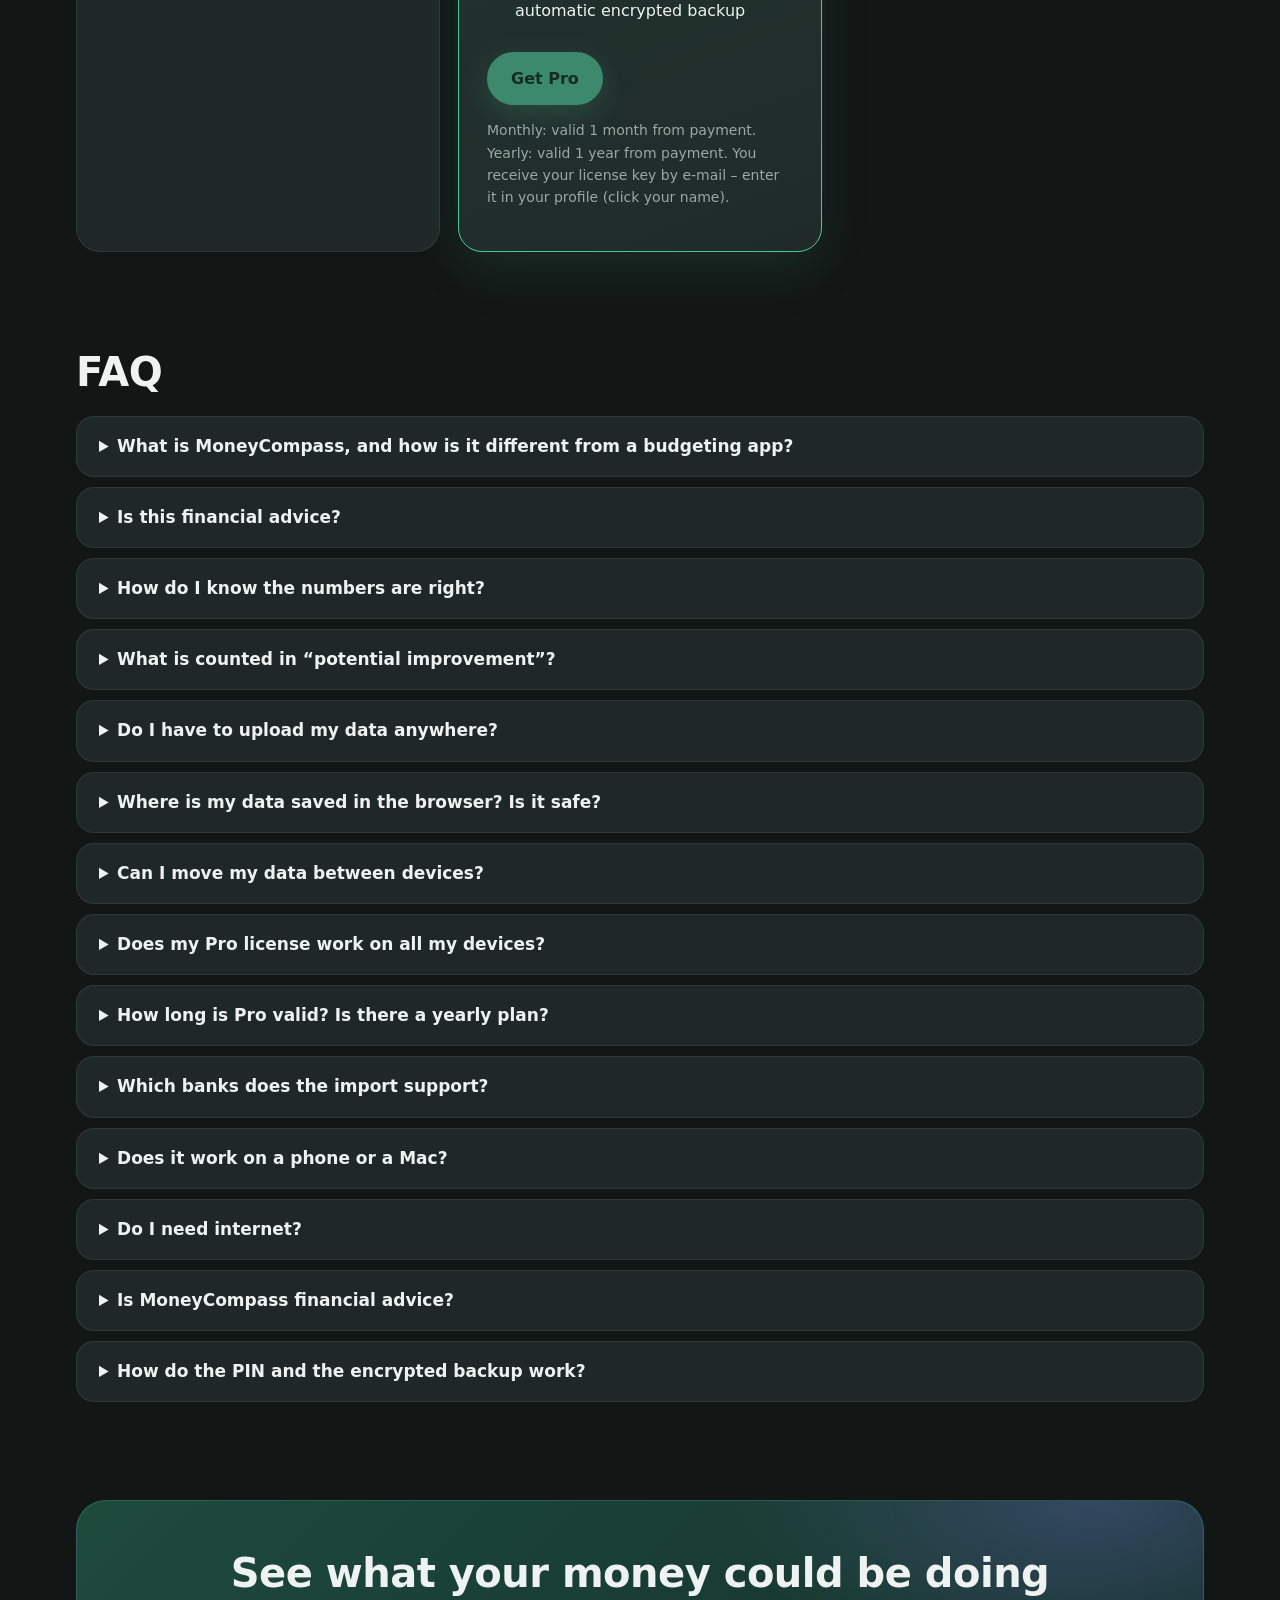
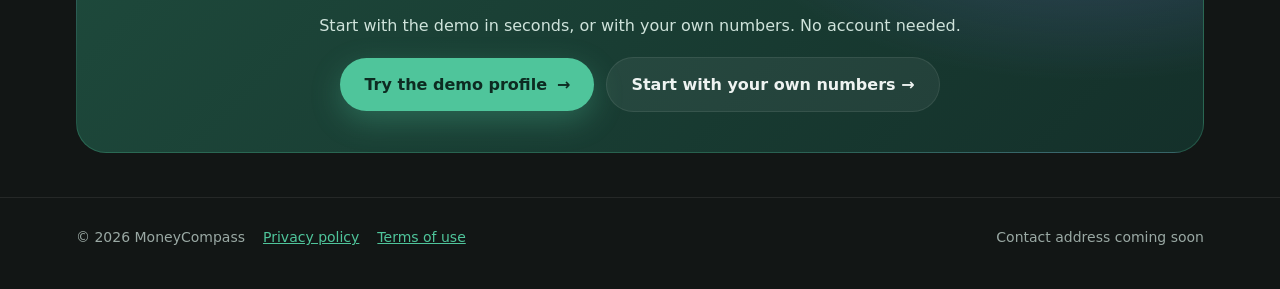
==== commit d3918f30: "Drop the Windows app: remove downloads from the website and the web app Co-Authored-By: Claude Sonne" ====
--- a/docs/index.html
+++ b/docs/index.html
@@ -198,12 +198,8 @@
       <p class="lead" data-t="hero_lead2"></p>
       <div class="cta">
         <a class="btn go" href="app/?demo=1"><span data-t="open_web2"></span> →</a>
-        <a class="btn second" id="download" href="https://github.com/siewen/MoneyCompass/releases/latest">
-          <svg width="18" height="18" viewBox="0 0 24 24" fill="none" stroke="currentColor" stroke-width="2.4" stroke-linecap="round" stroke-linejoin="round"><path d="M12 3v12M6 10l6 6 6-6M4 21h16"/></svg>
-          <span data-t="download_win"></span>
-        </a>
       </div>
-      <p class="small"><span data-t="web_note2"></span><br><a href="app/" data-t="w_own"></a><br><span id="version"></span><span data-t="requirements"></span></p>
+      <p class="small"><span data-t="web_note2"></span><br><a href="app/" data-t="w_own"></a><br><span data-t="requirements"></span></p>
     </div>
     <div>
       <a class="shot hero-shot" href="shots/assessment.jpg" target="_blank" rel="noopener"><img src="shots/assessment.jpg" width="1500" height="940" alt="MoneyCompass – Financial Assessment with Wealth Score"></a>
@@ -308,27 +304,26 @@
       <h2 data-t="cmp_title"></h2>
       <p class="sub" data-t="cmp_sub"></p>
       <div class="table-wrap">
-      <table class="cmp cmp4">
-        <thead><tr><th></th><th>🌐 <span data-t="h_wf"></span></th><th class="pro-col">🌐 <span data-t="h_wp"></span></th><th>🪟 <span data-t="h_xf"></span></th><th class="pro-col">🪟 <span data-t="h_xp"></span></th></tr></thead>
+      <table class="cmp">
+        <thead><tr><th></th><th>🌐 <span data-t="h_wf"></span></th><th class="pro-col">🌐 <span data-t="h_wp"></span></th></tr></thead>
         <tbody>
-          <tr><td data-t="v1"></td><td colspan=2 data-t="v1w"></td><td colspan=2 data-t="v1x"></td></tr>
-          <tr><td data-t="v2"></td><td colspan=2 data-t="v2w"></td><td colspan=2 data-t="v2x"></td></tr>
-          <tr><td data-t="v3"></td><td colspan=2 data-t="v3w"></td><td colspan=2 data-t="v3x"></td></tr>
-          <tr><td data-t="v4"></td><td colspan=2 data-t="v4w"></td><td colspan=2 data-t="v4x"></td></tr>
-          <tr><td data-t="v5"></td><td>1</td><td data-t="v5wp"></td><td colspan=2 data-t="v5x"></td></tr>
-          <tr><td data-t="v6"></td><td class="no">–</td><td data-t="v6wp"></td><td data-t="v6xf"></td><td data-t="v6wp"></td></tr>
-          <tr><td data-t="v7"></td><td class="no">–</td><td class="yes">✔</td><td class="no">–</td><td class="yes">✔</td></tr>
-          <tr><td data-t="v8"></td><td class="no">–</td><td class="yes">✔</td><td class="no">–</td><td class="yes">✔</td></tr>
-          <tr><td data-t="v9"></td><td class="no">–</td><td class="yes">✔</td><td class="no">–</td><td class="yes">✔</td></tr>
-          <tr><td data-t="v10"></td><td class="no">–</td><td class="yes">✔</td><td colspan=2 data-t="v21"></td></tr>
-          <tr><td data-t="v11"></td><td class="no">–</td><td class="yes">✔</td><td colspan=2 data-t="v21"></td></tr>
-          <tr><td data-t="v12"></td><td colspan=2 data-t="v12w"></td><td colspan=2 data-t="v12x"></td></tr>
-          <tr><td data-t="v13"></td><td data-t="v13f"></td><td data-t="v13p"></td><td data-t="v13f"></td><td data-t="v13p"></td></tr>
+          <tr><td data-t="v1"></td><td colspan=2 data-t="v1w"></td></tr>
+          <tr><td data-t="v2"></td><td colspan=2 data-t="v2w"></td></tr>
+          <tr><td data-t="v3"></td><td colspan=2 data-t="v3w"></td></tr>
+          <tr><td data-t="v4"></td><td colspan=2 data-t="v4w"></td></tr>
+          <tr><td data-t="v5"></td><td>1</td><td data-t="v5wp"></td></tr>
+          <tr><td data-t="v6"></td><td class="no">–</td><td data-t="v6wp"></td></tr>
+          <tr><td data-t="v7"></td><td class="no">–</td><td class="yes">✔</td></tr>
+          <tr><td data-t="v8"></td><td class="no">–</td><td class="yes">✔</td></tr>
+          <tr><td data-t="v9"></td><td class="no">–</td><td class="yes">✔</td></tr>
+          <tr><td data-t="v10"></td><td class="no">–</td><td class="yes">✔</td></tr>
+          <tr><td data-t="v11"></td><td class="no">–</td><td class="yes">✔</td></tr>
+          <tr><td data-t="v12"></td><td colspan=2 data-t="v12w"></td></tr>
+          <tr><td data-t="v13"></td><td data-t="v13f"></td><td data-t="v13p"></td></tr>
         </tbody>
       </table>
       </div>
       <div class="cta" style="margin-top:22px">
-        <a class="btn go" id="download3" href="https://github.com/siewen/MoneyCompass/releases/latest"><span data-t="download"></span></a>
         <a class="btn second" href="app/" data-t="open_web"></a>
       </div>
       <p class="small" data-t="cmp_tip"></p>
@@ -339,7 +334,6 @@
       <h2 data-t="rq_t"></h2><p class="sub" data-t="rq_s"></p>
       <div class="grid">
         <div class="card"><div class="ic">🌐</div><h3 data-t="rq1_t"></h3><ul class="ticks"><li data-t="rq1_1"></li><li data-t="rq1_2"></li><li data-t="rq1_3"></li><li data-t="rq1_4"></li></ul></div>
-        <div class="card lav"><div class="ic">🪟</div><h3 data-t="rq2_t"></h3><ul class="ticks"><li data-t="rq2_1"></li><li data-t="rq2_2"></li><li data-t="rq2_3"></li></ul></div>
         <div class="card gold"><div class="ic">📱</div><h3 data-t="rq3_t"></h3><ul class="ticks"><li data-t="rq3_1"></li><li data-t="rq3_2"></li><li data-t="rq3_3"></li></ul></div>
       </div>
   </div></section>
@@ -361,20 +355,6 @@
           </ul>
           <p class="upgrade">⭐ <span data-t="up_line"></span></p>
           <a class="btn second" href="app/" data-t="open_web"></a>
-        </div>
-        <div class="plan">
-          <h3>🪟 <span data-t="plan_win"></span></h3>
-          <div class="price">0 zł</div>
-          <ul>
-            <li data-t="px1"></li>
-            <li data-t="px2"></li>
-            <li data-t="px3"></li>
-            <li data-t="px4"></li>
-            <li data-t="px5"></li>
-            <li data-t="px6"></li>
-          </ul>
-          <p class="upgrade">⭐ <span data-t="up_line"></span></p>
-          <a class="btn second" id="download2" href="https://github.com/siewen/MoneyCompass/releases/latest" data-t="download"></a>
         </div>
         <div class="plan pro">
           <h3>⭐ MoneyCompass Pro</h3>
@@ -409,16 +389,11 @@
       <details><summary data-t="q17"></summary><p data-t="a17"></p></details>
       <details><summary data-t="q18"></summary><p data-t="a18"></p></details>
       <details><summary data-t="q19"></summary><p data-t="a19"></p></details>
-      <details><summary data-t="q1"></summary><p data-t="a1"></p></details>
-      <details><summary data-t="q2"></summary><p data-t="a2"></p></details>
-      <details><summary data-t="q3"></summary><p data-t="a3"></p></details>
-      <details><summary data-t="q4"></summary><p data-t="a4"></p></details>
       <details><summary data-t="q5"></summary><p data-t="a5"></p></details>
       <details><summary data-t="q6"></summary><p data-t="a6"></p></details>
       <details><summary data-t="q7"></summary><p data-t="a7"></p></details>
       <details><summary data-t="q8"></summary><p data-t="a8"></p></details>
       <details><summary data-t="q9"></summary><p data-t="a9"></p></details>
-      <details><summary data-t="q10"></summary><p data-t="a10"></p></details>
       <details><summary data-t="q11"></summary><p data-t="a11"></p></details>
       <details><summary data-t="q12"></summary><p data-t="a12"></p></details>
       <details><summary data-t="q13"></summary><p data-t="a13"></p></details>
@@ -434,7 +409,6 @@
     <span>© <span id="year"></span> MoneyCompass</span>
     <a href="privacy.html" id="privacy-link" data-t="privacy">Polityka prywatności</a>
     <a href="terms.html" id="terms-link" data-t="terms">Regulamin</a>
-    <a href="https://github.com/siewen/MoneyCompass/releases" data-t="all_versions">Wszystkie wersje</a>
     <span class="right" id="contact"></span>
   </div>
 </footer>
@@ -445,18 +419,16 @@
 
 const T = {
   "en": {
-    "pro_both": "One license – in the browser and on Windows",
-    "up_line": "Want more? Pro for 9,99 zł / month or 79 zł / year – one license for both versions",
+    "pro_both": "One license – for all your devices",
+    "up_line": "Want more? Pro for 9,99 zł / month or 79 zł / year – one license for all your devices",
     "open_web": "Open in browser",
     "web_note": "Browser version: nothing to install, your data stays in your browser.",
     "nav_features": "Features",
     "nav_pricing": "Pricing",
     "nav_faq": "FAQ",
     "hero_title": "Know where you stand. <em>Know what to do next.</em>",
-    "hero_lead": "Income, expenses, emergency fund and advice on saving better – all in one Windows app. Your data stays on your own computer.",
-    "download": "Download free",
     "see_pro": "See Pro",
-    "requirements": "Windows 10 and 11 · English, Polish",
+    "requirements": "English, Polish",
     "tab_overview": "Overview",
     "tab_income": "Income",
     "tab_expenses": "Expenses",
@@ -494,7 +466,7 @@
     "p_title": "Your data stays with you",
     "p_text": "No account, no sign-in, no cloud. MoneyCompass saves everything only on your computer. From the internet it only downloads public numbers: NBP exchange and interest rates, bond rates and bank offers.",
     "pr_title": "Pricing",
-    "pr_sub": "Start for free – in your browser or on Windows. Pro unlocks the advice, bank import and modules in both.",
+    "pr_sub": "Start for free in your browser. Pro unlocks the advice, bank import and modules.",
     "free": "Free",
     "fr1": "Income, expenses and charts",
     "fr2": "Emergency fund and savings",
@@ -510,34 +482,22 @@
     "pr6": "Loans & debts",
     "pr7": "Savings goals & budget",
     "get_pro": "Get Pro",
-    "buy_note": "Monthly: valid 1 month from payment. Yearly: valid 1 year from payment. You receive your license key by e-mail – enter it in your profile (click your name), in the Windows app or in the browser.",
+    "buy_note": "Monthly: valid 1 month from payment. Yearly: valid 1 year from payment. You receive your license key by e-mail – enter it in your profile (click your name).",
     "q_title": "FAQ",
-    "q1": "What is the difference between the browser and the Windows version?",
-    "a1": "The calculations are the same. The browser version needs no installation and works on any device, but your data stays in that one browser; the free browser version has 1 profile and no reports. The Windows app keeps your data in a folder on your PC, works without internet and has several profiles and 3 free reports. See the table above.",
-    "q2": "Which one should I choose?",
-    "a2": "Want to try it quickly, or use a Mac or phone? Open it in the browser. Use mainly one Windows PC and want your data safely in a folder there? Download the Windows app. With Pro you can move to the other version with your profile file.",
-    "q3": "Windows shows “Windows protected your PC”. Is it safe?",
-    "a3": "Yes. The installer is not signed with a certificate yet, so Windows doesn't know it. Click “More info”, then “Run anyway”. After that, the app updates itself.",
-    "q4": "Where is my data saved in the Windows app?",
-    "a4": "Only on your computer, in C:\\Program Files\\MoneyCompass (Data, Profiles, Reports, License). Updates and uninstalling never delete it.",
     "q5": "Where is my data saved in the browser? Is it safe?",
     "a5": "Only in your browser on this device. Nothing is sent to a server – no account, no cloud. Clearing your browser data, or using a private window, deletes it. With Pro, MoneyCompass keeps an encrypted backup on your computer and updates it by itself after every change – and you can save your profile file at any time (click your name → Profile).",
     "privacy": "Privacy policy",
     "terms": "Terms of use",
     "all_versions": "All versions",
     "contact_soon": "Contact address coming soon",
-    "latest": "Version {0} · ",
     "nav_compare": "Versions",
     "cmp_title": "Which version suits you?",
-    "cmp_sub": "The same calculations everywhere. Try it free in the browser – one Pro license key unlocks everything, in the browser and in the Windows app.",
+    "cmp_sub": "The same calculations everywhere. Try it free in the browser – one Pro license key unlocks everything.",
     "cmp_web": "In the browser",
-    "cmp_win": "Windows app",
     "cr1": "Installation",
     "cw1": "None – open the page, or install it like an app",
-    "cx1": "Installer for Windows 10 and 11",
     "cr2": "Devices",
     "cw2": "Any computer, Mac, tablet or phone",
-    "cx2": "Windows PC",
     "cr3": "Where your data is",
     "cw3": "Only in this browser on this device",
     "cx3": "Only in the MoneyCompass folder on your PC",
@@ -557,16 +517,15 @@
     "cw8": "With your license key",
     "cx8": "With your license key",
     "cr9": "Moving your data",
-    "cw9": "Save your profile and load it in the Windows app",
+    "cw9": "Save your profile and load it on another device",
     "cx9": "Save your profile and load it in the browser",
-    "cmp_tip": "Tip: one Pro license key works in both versions. Your profile file moves between them (Windows: from version 2.1).",
+    "cmp_tip": "Tip: your profile file moves between your devices.",
     "plan_web": "Web Free (demo)",
     "pw1": "Inflows, outflows & trends",
     "pw2": "Emergency fund & savings",
     "pw3": "1 profile",
     "pw4": "No installation",
     "pw5": "Save your profile as a file (backup)",
-    "plan_win": "Windows Free (demo)",
     "px1": "Inflows, outflows, emergency fund & savings",
     "px2": "Several profiles",
     "px3": "3 report exports",
@@ -574,20 +533,18 @@
     "px5": "One-click updates",
     "px6": "Your data in a folder on your PC",
     "pr8": "Offer comparison, own categories & your own menu order",
-    "q6": "Can I move my data between the browser, the Windows app and other devices?",
-    "a6": "Yes, with Pro. Save your profile – it is one encrypted file – and load it on the other device (click your name → Profile → Load a profile). Loading a profile is free. Between the browser and the Windows app: from Windows version 2.1.",
-    "q7": "Does my Pro license work in both versions?",
-    "a7": "Yes. The same license key unlocks Pro in the Windows app and in the browser. Enter it in your profile (click your name) in each one.",
+    "q6": "Can I move my data between devices?",
+    "a6": "Yes, with Pro. Save your profile – it is one encrypted file – and load it on the other device (click your name → Profile → Load a profile). Loading a profile is free.",
+    "q7": "Does my Pro license work on all my devices?",
+    "a7": "Yes. Enter your license key in your profile (click your name) on each device or browser where you use MoneyCompass.",
     "q8": "How long is Pro valid? Is there a yearly plan?",
     "a8": "Monthly Pro (9,99 zł) is valid 1 month from the day of payment, yearly Pro (79 zł) 1 year – about 4 months free compared with paying monthly. When it ends, MoneyCompass goes back to the free version – all your data stays. Buy a new month or year to continue with Pro.",
     "q9": "Which banks does the import support?",
     "a9": "PKO BP, mBank, ING, Millennium, Pekao, Santander and most others – just the CSV file of your account history from online banking.",
-    "q10": "How do updates work?",
-    "a10": "The browser version is always the newest. The Windows app checks for a new version every time it starts: click “Update now” – it downloads, installs in the background and starts again. Your data stays.",
     "q11": "Does it work on a phone or a Mac?",
-    "a11": "Yes, with the browser version – and you can install it like an app: click your name → Install app (iPhone/iPad: Share → Add to Home Screen). It gets its own icon and opens without internet. The Windows app needs Windows 10 or 11.",
+    "a11": "Yes – open it in the browser and install it like an app: click your name → Install app (iPhone/iPad: Share → Add to Home Screen). It gets its own icon and opens without internet.",
     "q12": "Do I need internet?",
-    "a12": "The browser version needs internet to open. The Windows app works offline. Both only download public numbers (exchange rates, bond rates and bank offers) – your own data is never sent.",
+    "a12": "The first visit needs internet. After you install it as an app (click your name → Install app) it opens without internet. Only public numbers (exchange rates, bond rates and bank offers) are downloaded – your own data is never sent.",
     "q13": "Is MoneyCompass financial advice?",
     "a13": "No. All results are estimates based on what you enter. Rates and offers change – always check the bank's own terms.",
     "yearly_line": "or 79 zł / year – save 34%",
@@ -595,7 +552,6 @@
     "nav_security": "Security",
     "hero_lead2": "MoneyCompass assesses your finances, a team of specialist advisors looks for what to fix and what to improve, and the Optimization Center ranks every opportunity. Your data stays on your device.",
     "open_web2": "Try the demo profile",
-    "download_win": "Windows app",
     "web_note2": "No account. No sign-up. The demo uses made-up numbers and never touches your data.",
     "pv_in": "Inflows / month",
     "pv_out": "Outflows / month",
@@ -626,7 +582,7 @@
     "n10_t": "PIN, fingerprint & backups",
     "n10_p": "A PIN and fingerprint/face unlock for each profile, automatic lock, and an encrypted automatic backup on your computer.",
     "n12_t": "Install as an app",
-    "n12_p": "On phone, tablet, Mac or PC: its own icon, full screen, also without internet. Or use the Windows app.",
+    "n12_p": "On phone, tablet, Mac or PC: its own icon, full screen, also without internet.",
     "p_text2": "No account, no sign-in, no cloud. MoneyCompass keeps everything on your own device. From the internet it only downloads public numbers: NBP rates, bond rates and bank offers.",
     "s1": "No account and no server – nothing is uploaded",
     "s2": "PIN and fingerprint/face unlock for each profile (Pro)",
@@ -644,14 +600,10 @@
     "pw7": "PIN, fingerprint/face unlock & auto-lock",
     "h_wf": "Web Free (demo)",
     "h_wp": "Web Pro",
-    "h_xf": "Windows Free",
-    "h_xp": "Windows Pro",
     "v1": "Installation",
     "v1w": "None – open the page, or install it like an app",
-    "v1x": "Installer for Windows 10 and 11",
     "v2": "Devices",
     "v2w": "Any computer, Mac, tablet or phone",
-    "v2x": "Windows PC",
     "v3": "Where your data is",
     "v3w": "Only in this browser on this device",
     "v3x": "Only in the MoneyCompass folder on your PC",
@@ -677,7 +629,7 @@
     "v13f": "Free",
     "v13p": "Pro license",
     "pr10": "Savings balance chart & forecast",
-    "pr11": "🔒 PIN, fingerprint/face, auto-lock & backups – profile file and automatic encrypted backup (Windows: from version 2.1)",
+    "pr11": "🔒 PIN, fingerprint/face, auto-lock & backups – profile file and automatic encrypted backup",
     "n13_t": "Reports",
     "n13_p": "Choose the period and what to include, see the key figures, and export to Excel, PDF or Word – with diagrams.",
     "n14_t": "Net worth & Wealth Score",
@@ -695,10 +647,6 @@
     "rq1_2": "JavaScript on, and the browser allowed to keep site data – a private window forgets everything",
     "rq1_3": "Screen from 360 px wide: phone, tablet or computer",
     "rq1_4": "Internet only to open the page the first time; after that it can be installed and used offline",
-    "rq2_t": "Windows app",
-    "rq2_1": "Windows 10 or Windows 11",
-    "rq2_2": "A folder on your PC for your data – nothing is sent to a server",
-    "rq2_3": "No account, no cloud",
     "rq3_t": "Good to know",
     "rq3_1": "Languages: Polish and English",
     "rq3_2": "Best with bank statements as CSV files for import",
@@ -726,7 +674,7 @@
     "x_f1s": "from your bank",
     "x_f2s": "reads and sorts it",
     "x_f3": "Analysis on your computer",
-    "x_f3s": "in your browser or Windows app",
+    "x_f3s": "in your browser",
     "x_f4": "Encrypted profile",
     "x_f4s": "AES-256, your password",
     "x_n1": "Nothing uploaded",
@@ -827,18 +775,16 @@
     "a19": "No. There is no account and no cloud. Everything is analysed and saved on your own device. From the internet MoneyCompass only reads public numbers: NBP rates, bond rates and bank offers."
   },
   "pl": {
-    "pro_both": "Jedna licencja – w przeglądarce i na Windows",
-    "up_line": "Chcesz więcej? Pro za 9,99 zł / mies. lub 79 zł / rok – jedna licencja do obu wersji",
+    "pro_both": "Jedna licencja – na wszystkie Twoje urządzenia",
+    "up_line": "Chcesz więcej? Pro za 9,99 zł / mies. lub 79 zł / rok – jedna licencja na wszystkie Twoje urządzenia",
     "open_web": "Otwórz w przeglądarce",
     "web_note": "Wersja w przeglądarce: bez instalacji, dane zostają w Twojej przeglądarce.",
     "nav_features": "Funkcje",
     "nav_pricing": "Cennik",
     "nav_faq": "Pytania",
     "hero_title": "Wiesz, gdzie stoisz. <em>Wiesz, co dalej.</em>",
-    "hero_lead": "Dochody, wydatki, poduszka finansowa i porady, jak lepiej oszczędzać – wszystko w jednej aplikacji na Windows. Twoje dane zostają na Twoim komputerze.",
-    "download": "Pobierz za darmo",
     "see_pro": "Zobacz Pro",
-    "requirements": "Windows 10 i 11 · polski, angielski",
+    "requirements": "polski, angielski",
     "tab_overview": "Przegląd",
     "tab_income": "Dochody",
     "tab_expenses": "Wydatki",
@@ -876,7 +822,7 @@
     "p_title": "Twoje dane zostają u Ciebie",
     "p_text": "Bez konta, bez logowania, bez chmury. MoneyCompass zapisuje wszystko tylko na Twoim komputerze. Z internetu pobiera jedynie publiczne dane: kursy walut i stopy NBP, oprocentowanie obligacji i oferty banków.",
     "pr_title": "Cennik",
-    "pr_sub": "Zacznij za darmo – w przeglądarce lub na Windows. Pro odblokowuje porady, import z banku i moduły w obu wersjach.",
+    "pr_sub": "Zacznij za darmo w przeglądarce. Pro odblokowuje porady, import z banku i moduły.",
     "free": "Darmowa",
     "fr1": "Dochody, wydatki i wykresy",
     "fr2": "Poduszka finansowa i oszczędności",
@@ -892,34 +838,22 @@
     "pr6": "Kredyty i długi",
     "pr7": "Cele i budżet",
     "get_pro": "Zamów Pro",
-    "buy_note": "Miesięczna: ważna 1 miesiąc od płatności. Roczna: ważna 1 rok od płatności. Klucz licencji otrzymasz e-mailem – wpisz go w profilu (kliknij swoje imię), w aplikacji Windows lub w przeglądarce.",
+    "buy_note": "Miesięczna: ważna 1 miesiąc od płatności. Roczna: ważna 1 rok od płatności. Klucz licencji otrzymasz e-mailem – wpisz go w profilu (kliknij swoje imię).",
     "q_title": "Pytania",
-    "q1": "Czym różni się wersja w przeglądarce od wersji na Windows?",
-    "a1": "Obliczenia są takie same. Wersja w przeglądarce nie wymaga instalacji i działa na każdym urządzeniu, ale dane zostają w tej jednej przeglądarce; darmowa wersja w przeglądarce ma 1 profil i nie ma raportów. Aplikacja na Windows trzyma dane w folderze na komputerze, działa bez internetu, ma kilka profili i 3 darmowe raporty. Zobacz tabelę powyżej.",
-    "q2": "Którą wybrać?",
-    "a2": "Chcesz szybko wypróbować albo używasz Maca lub telefonu? Otwórz w przeglądarce. Korzystasz głównie z jednego komputera z Windows i chcesz mieć dane bezpiecznie w folderze? Pobierz aplikację Windows. Z Pro przejdziesz do drugiej wersji z plikiem profilu.",
-    "q3": "Windows pokazuje „System Windows ochronił ten komputer”. Czy to bezpieczne?",
-    "a3": "Tak. Instalator nie jest jeszcze podpisany certyfikatem, więc Windows go nie zna. Kliknij „Więcej informacji”, a potem „Uruchom mimo to”. Później aplikacja aktualizuje się sama.",
-    "q4": "Gdzie są zapisane moje dane w aplikacji na Windows?",
-    "a4": "Tylko na Twoim komputerze, w folderze C:\\Program Files\\MoneyCompass (Data, Profiles, Reports, License). Aktualizacje i odinstalowanie nigdy ich nie usuwają.",
     "q5": "Gdzie są moje dane w przeglądarce? Czy są bezpieczne?",
     "a5": "Tylko w Twojej przeglądarce na tym urządzeniu. Nic nie trafia na serwer – bez konta, bez chmury. Wyczyszczenie danych przeglądarki lub okno prywatne je usuwa. Z Pro MoneyCompass prowadzi zaszyfrowaną kopię na Twoim komputerze i sam ją aktualizuje po każdej zmianie – a plik profilu możesz zapisać w każdej chwili (kliknij swoje imię → Profil).",
     "privacy": "Polityka prywatności",
     "terms": "Regulamin",
     "all_versions": "Wszystkie wersje",
     "contact_soon": "Adres kontaktowy wkrótce",
-    "latest": "Wersja {0} · ",
     "nav_compare": "Wersje",
     "cmp_title": "Która wersja Ci pasuje?",
-    "cmp_sub": "Wszędzie te same obliczenia. Wypróbuj za darmo w przeglądarce – jeden klucz licencji Pro odblokowuje wszystko, w przeglądarce i w aplikacji na Windows.",
+    "cmp_sub": "Wszędzie te same obliczenia. Wypróbuj za darmo w przeglądarce – jeden klucz licencji Pro odblokowuje wszystko.",
     "cmp_web": "W przeglądarce",
-    "cmp_win": "Aplikacja na Windows",
     "cr1": "Instalacja",
     "cw1": "Brak – otwórz stronę lub zainstaluj jak aplikację",
-    "cx1": "Instalator dla Windows 10 i 11",
     "cr2": "Urządzenia",
     "cw2": "Każdy komputer, Mac, tablet lub telefon",
-    "cx2": "Komputer z Windows",
     "cr3": "Gdzie są Twoje dane",
     "cw3": "Tylko w tej przeglądarce na tym urządzeniu",
     "cx3": "Tylko w folderze MoneyCompass na Twoim komputerze",
@@ -939,16 +873,15 @@
     "cw8": "Z Twoim kluczem licencyjnym",
     "cx8": "Z Twoim kluczem licencyjnym",
     "cr9": "Przenoszenie danych",
-    "cw9": "Zapisz profil i wczytaj go w aplikacji na Windows",
+    "cw9": "Zapisz profil i wczytaj go na innym urządzeniu",
     "cx9": "Zapisz profil i wczytaj go w przeglądarce",
-    "cmp_tip": "Wskazówka: jeden klucz licencji Pro działa w obu wersjach. Plik profilu przenosisz między nimi (Windows: od wersji 2.1).",
+    "cmp_tip": "Wskazówka: plik profilu przenosisz między swoimi urządzeniami.",
     "plan_web": "Web Free (demo)",
     "pw1": "Wpływy, wydatki i trendy",
     "pw2": "Poduszka finansowa i oszczędności",
     "pw3": "1 profil",
     "pw4": "Bez instalacji",
     "pw5": "Zapis profilu do pliku (kopia)",
-    "plan_win": "Windows Free (demo)",
     "px1": "Wpływy, wydatki, fundusz awaryjny i oszczędności",
     "px2": "Kilka profili",
     "px3": "3 eksporty raportów",
@@ -956,20 +889,18 @@
     "px5": "Aktualizacje jednym kliknięciem",
     "px6": "Dane w folderze na Twoim komputerze",
     "pr8": "Porównanie ofert, własne kategorie i własna kolejność menu",
-    "q6": "Czy mogę przenieść dane między przeglądarką, aplikacją na Windows i innymi urządzeniami?",
-    "a6": "Tak, z Pro. Zapisz profil – to jeden zaszyfrowany plik – i wczytaj go na drugim urządzeniu (kliknij swoje imię → Profil → Wczytaj profil). Wczytanie profilu jest bezpłatne. Między przeglądarką a aplikacją Windows: od wersji Windows 2.1.",
-    "q7": "Czy licencja Pro działa w obu wersjach?",
-    "a7": "Tak. Ten sam klucz licencji odblokowuje Pro w aplikacji Windows i w przeglądarce. Wpisz go w profilu (kliknij swoje imię) w każdej z nich.",
+    "q6": "Czy mogę przenieść dane między urządzeniami?",
+    "a6": "Tak, z Pro. Zapisz profil – to jeden zaszyfrowany plik – i wczytaj go na drugim urządzeniu (kliknij swoje imię → Profil → Wczytaj profil). Wczytanie profilu jest bezpłatne.",
+    "q7": "Czy licencja Pro działa na wszystkich moich urządzeniach?",
+    "a7": "Tak. Wpisz klucz licencji w profilu (kliknij swoje imię) na każdym urządzeniu lub w każdej przeglądarce, w której używasz MoneyCompass.",
     "q8": "Jak długo ważne jest Pro? Czy jest plan roczny?",
     "a8": "Pro miesięczne (9,99 zł) jest ważne 1 miesiąc od dnia płatności, roczne (79 zł) – 1 rok, czyli około 4 miesiące gratis w porównaniu z płatnością miesięczną. Po tym czasie MoneyCompass wraca do wersji darmowej – wszystkie dane zostają. Kup kolejny miesiąc lub rok, aby dalej korzystać z Pro.",
     "q9": "Które banki obsługuje import?",
     "a9": "PKO BP, mBank, ING, Millennium, Pekao, Santander i większość innych – wystarczy plik CSV z historii konta w bankowości internetowej.",
-    "q10": "Jak działają aktualizacje?",
-    "a10": "Wersja w przeglądarce jest zawsze najnowsza. Aplikacja na Windows przy każdym uruchomieniu sprawdza, czy jest nowa wersja: kliknij „Aktualizuj teraz” – pobiera ją, instaluje w tle i uruchamia się ponownie. Twoje dane zostają.",
     "q11": "Czy działa na telefonie lub Macu?",
-    "a11": "Tak, w wersji przeglądarkowej – i możesz ją zainstalować jak aplikację: kliknij swoje imię → Zainstaluj aplikację (iPhone/iPad: Udostępnij → Do ekranu początkowego). Dostaje własną ikonę i działa bez internetu. Aplikacja Windows wymaga Windows 10 lub 11.",
+    "a11": "Tak – otwórz w przeglądarce i zainstaluj jak aplikację: kliknij swoje imię → Zainstaluj aplikację (iPhone/iPad: Udostępnij → Do ekranu początkowego). Dostaje własną ikonę i działa bez internetu.",
     "q12": "Czy potrzebuję internetu?",
-    "a12": "Wersja w przeglądarce potrzebuje internetu do otwarcia. Aplikacja na Windows działa offline. Obie pobierają tylko publiczne dane (kursy walut, oprocentowanie obligacji i oferty banków) – Twoje dane nigdy nie są wysyłane.",
+    "a12": "Pierwsza wizyta wymaga internetu. Po zainstalowaniu jako aplikacji (kliknij swoje imię → Zainstaluj aplikację) otwiera się bez internetu. Pobierane są tylko publiczne dane (kursy walut, oprocentowanie obligacji i oferty banków) – Twoje własne dane nigdy nie są wysyłane.",
     "q13": "Czy MoneyCompass to porada finansowa?",
     "a13": "Nie. Wszystkie wyniki to szacunki na podstawie tego, co wpiszesz. Oprocentowanie i oferty się zmieniają – zawsze sprawdź warunki banku.",
     "yearly_line": "lub 79 zł / rok – oszczędzasz 34%",
@@ -977,7 +908,6 @@
     "nav_security": "Bezpieczeństwo",
     "hero_lead2": "MoneyCompass ocenia Twoje finanse, zespół doradców szuka, co naprawić i co poprawić, a Centrum Optymalizacji układa każdą okazję w kolejności. Twoje dane zostają na Twoim urządzeniu.",
     "open_web2": "Wypróbuj profil demo",
-    "download_win": "Aplikacja na Windows",
     "web_note2": "Bez konta. Bez rejestracji. Demo używa wymyślonych liczb i nigdy nie dotyka Twoich danych.",
     "pv_in": "Wpływy / mies.",
     "pv_out": "Wydatki / mies.",
@@ -1008,7 +938,7 @@
     "n10_t": "PIN, odcisk palca i kopie",
     "n10_p": "PIN i odblokowanie odciskiem palca/twarzą dla każdego profilu, automatyczna blokada i zaszyfrowana automatyczna kopia na Twoim komputerze.",
     "n12_t": "Instalacja jak aplikacja",
-    "n12_p": "Na telefonie, tablecie, Macu lub PC: własna ikona, pełny ekran, także bez internetu. Albo aplikacja na Windows.",
+    "n12_p": "Na telefonie, tablecie, Macu lub PC: własna ikona, pełny ekran, także bez internetu.",
     "p_text2": "Bez konta, bez logowania, bez chmury. MoneyCompass trzyma wszystko na Twoim urządzeniu. Z internetu pobiera tylko publiczne dane: stopy NBP, oprocentowanie obligacji i oferty banków.",
     "s1": "Bez konta i bez serwera – nic nie jest wysyłane",
     "s2": "PIN i odblokowanie odciskiem palca/twarzą dla każdego profilu (Pro)",
@@ -1026,14 +956,10 @@
     "pw7": "PIN, odblokowanie odciskiem palca/twarzą i autoblokada",
     "h_wf": "Web Free (demo)",
     "h_wp": "Web Pro",
-    "h_xf": "Windows Free",
-    "h_xp": "Windows Pro",
     "v1": "Instalacja",
     "v1w": "Brak – otwórz stronę lub zainstaluj ją jak aplikację",
-    "v1x": "Instalator dla Windows 10 i 11",
     "v2": "Urządzenia",
     "v2w": "Każdy komputer, Mac, tablet lub telefon",
-    "v2x": "Komputer z Windows",
     "v3": "Gdzie są Twoje dane",
     "v3w": "Tylko w tej przeglądarce na tym urządzeniu",
     "v3x": "Tylko w folderze MoneyCompass na Twoim komputerze",
@@ -1059,7 +985,7 @@
     "v13f": "Za darmo",
     "v13p": "Licencja Pro",
     "pr10": "Wykres salda oszczędności i prognoza",
-    "pr11": "🔒 PIN, odcisk palca/twarz, autoblokada i kopie zapasowe – plik profilu i automatyczna zaszyfrowana kopia (Windows: od wersji 2.1)",
+    "pr11": "🔒 PIN, odcisk palca/twarz, autoblokada i kopie zapasowe – plik profilu i automatyczna zaszyfrowana kopia",
     "n13_t": "Raporty",
     "n13_p": "Wybierz okres i zawartość, zobacz najważniejsze liczby i eksportuj do Excela, PDF lub Worda – z wykresami.",
     "n14_t": "Majątek netto i Wskaźnik majątku",
@@ -1077,10 +1003,6 @@
     "rq1_2": "Włączony JavaScript i zgoda przeglądarki na przechowywanie danych strony – okno prywatne zapomina wszystko",
     "rq1_3": "Ekran od 360 px szerokości: telefon, tablet lub komputer",
     "rq1_4": "Internet tylko do pierwszego otwarcia strony; potem można ją zainstalować i używać offline",
-    "rq2_t": "Aplikacja na Windows",
-    "rq2_1": "Windows 10 lub Windows 11",
-    "rq2_2": "Folder na komputerze na Twoje dane – nic nie jest wysyłane na serwer",
-    "rq2_3": "Bez konta i bez chmury",
     "rq3_t": "Warto wiedzieć",
     "rq3_1": "Języki: polski i angielski",
     "rq3_2": "Najlepiej z wyciągami bankowymi w plikach CSV do importu",
@@ -1108,7 +1030,7 @@
     "x_f1s": "z Twojego banku",
     "x_f2s": "czyta i porządkuje",
     "x_f3": "Analiza na Twoim komputerze",
-    "x_f3s": "w przeglądarce lub aplikacji Windows",
+    "x_f3s": "w przeglądarce",
     "x_f4": "Zaszyfrowany profil",
     "x_f4s": "AES-256, Twoje hasło",
     "x_n1": "Nic nie jest wysyłane",
@@ -1211,7 +1133,6 @@
 };
 
 
-let latestVersion = "";
 
 function pickLanguage() {
   try { const saved = localStorage.getItem("mc-lang"); if (saved && T[saved]) return saved; } catch (e) {}
@@ -1227,7 +1148,6 @@
     if (v === undefined) return;
     if (el.hasAttribute("data-html")) el.innerHTML = v; else el.textContent = v;
   });
-  document.getElementById("version").textContent = latestVersion ? t.latest.replace("{0}", latestVersion) : "";
   const contact = document.getElementById("contact");
   const buy = document.getElementById("buy");
   if (CONTACT) {
@@ -1250,18 +1170,6 @@
 select.addEventListener("change", () => apply(select.value));
 document.getElementById("year").textContent = new Date().getFullYear();
 apply(lang);
-
-// The Download buttons always point straight to the newest installer on GitHub
-fetch("https://api.github.com/repos/siewen/MoneyCompass/releases/latest")
-  .then(r => r.ok ? r.json() : null)
-  .then(release => {
-    if (!release) return;
-    const asset = (release.assets || []).find(a => /setup.*\.exe$/i.test(a.name));
-    if (asset) ["download", "download2", "download3"].forEach(id => document.getElementById(id).href = asset.browser_download_url);
-    const m = /(\d+(\.\d+)+)/.exec(release.tag_name || "");
-    if (m) { latestVersion = m[1]; apply(select.value); }
-  })
-  .catch(() => {});
 </script>
 </body>
 </html>
